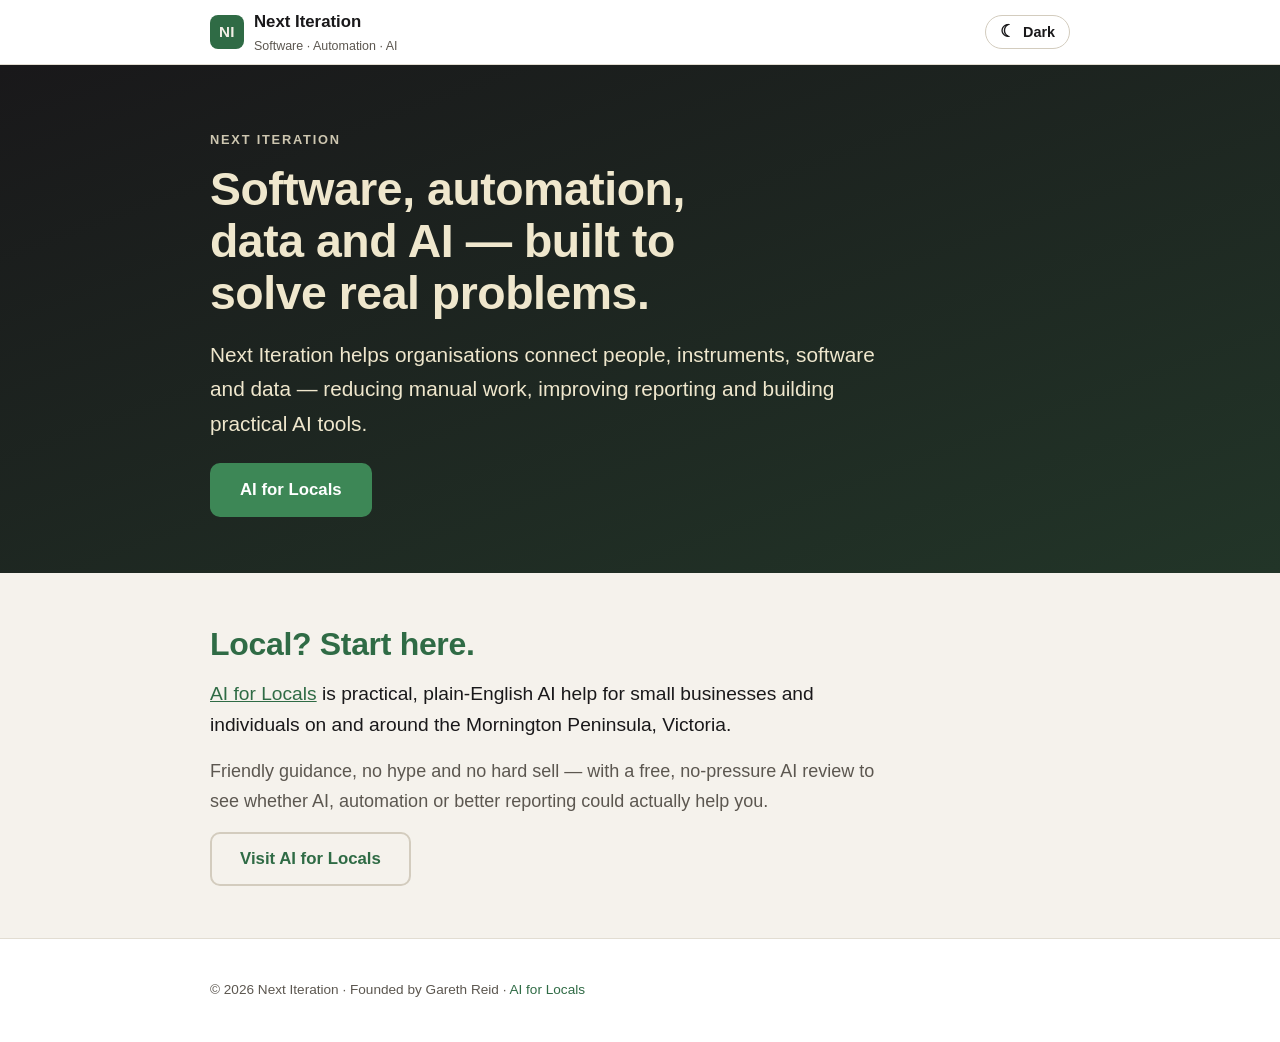
==== index.html @ d34dd405 "Add "AI for Locals" landing page and site scaffold Build the Next Iteration "AI for Locals" static s" ====
<!DOCTYPE html>
<html lang="en-AU">
<head>
  <meta charset="utf-8">
  <meta name="viewport" content="width=device-width, initial-scale=1">
  <title>Next Iteration — Software, Automation &amp; AI</title>
  <meta name="description" content="Next Iteration builds software, automation, data and AI solutions. Local? See AI for Locals — practical, plain-English AI help for Mornington Peninsula businesses and individuals.">
  <link rel="canonical" href="https://next-iteration.com/">
  <meta name="robots" content="index, follow, max-image-preview:large">
  <meta name="theme-color" content="#19181a">

  <meta property="og:title" content="Next Iteration — Software, Automation & AI">
  <meta property="og:description" content="Software, automation, data and AI solutions. Plus AI for Locals: practical AI help for Mornington Peninsula businesses and individuals.">
  <meta property="og:type" content="website">
  <meta property="og:url" content="https://next-iteration.com/">
  <meta property="og:image" content="https://next-iteration.com/assets/og-ai-for-locals.png">
  <meta name="twitter:card" content="summary_large_image">

  <link rel="icon" href="/favicon.svg" type="image/svg+xml">
  <link rel="icon" href="/favicon.ico" sizes="any">
  <link rel="manifest" href="/site.webmanifest">
  <script>
    (function () {
      try {
        var s = localStorage.getItem("ni-theme");
        if (s === "dark" || s === "light") document.documentElement.setAttribute("data-theme", s);
      } catch (e) {}
    })();
  </script>
  <link rel="stylesheet" href="/assets/styles.css">

  <script type="application/ld+json">
  {
    "@context": "https://schema.org",
    "@type": "Organization",
    "name": "Next Iteration",
    "url": "https://next-iteration.com/",
    "founder": { "@type": "Person", "name": "Gareth Reid" },
    "description": "Software, automation, data and AI solutions, including practical AI help for local businesses and individuals on the Mornington Peninsula.",
    "areaServed": "Australia"
  }
  </script>

  <script src="/assets/main.js" defer></script>
</head>
<body>
  <a class="skip-link" href="#main">Skip to main content</a>

  <header class="site-header">
    <div class="wrap">
      <a class="brand" href="/">
        <span class="mark" aria-hidden="true">NI</span>
        <span>Next Iteration<small>Software · Automation · AI</small></span>
      </a>
      <button id="theme-toggle" class="theme-toggle" type="button" aria-pressed="false" aria-label="Switch to dark theme">
        <span class="icon" aria-hidden="true">☾</span><span class="label">Dark</span>
      </button>
    </div>
  </header>

  <header class="hero">
    <div class="wrap">
      <p class="eyebrow">Next Iteration</p>
      <h1>Software, automation, data and AI — built to solve real problems.</h1>
      <p class="sub">Next Iteration helps organisations connect people, instruments, software and data — reducing manual work, improving reporting and building practical AI tools.</p>
      <div class="hero-actions">
        <a class="btn" href="/ai-for-locals/" title="AI for Locals: practical AI help for Mornington Peninsula businesses and individuals">AI for Locals</a>
      </div>
    </div>
  </header>

  <main id="main">
    <section aria-labelledby="local-h">
      <div class="wrap">
        <div class="section-head">
          <h2 id="local-h">Local? Start here.</h2>
          <p class="lead">
            <a href="/ai-for-locals/" title="AI for Locals: practical AI help for Mornington Peninsula businesses and individuals">AI for Locals</a>
            is practical, plain-English AI help for small businesses and individuals on and around the Mornington Peninsula, Victoria.
          </p>
        </div>
        <p class="muted">Friendly guidance, no hype and no hard sell — with a free, no-pressure AI review to see whether AI, automation or better reporting could actually help you.</p>
        <div class="hero-actions" style="margin-top:8px">
          <a class="btn on-light ghost" href="/ai-for-locals/">Visit AI for Locals</a>
        </div>
      </div>
    </section>
  </main>

  <footer class="site-footer">
    <div class="wrap">
      <div class="fine" style="border-top:0;padding-top:0">
        <p style="margin:0">© <span id="year">2026</span> Next Iteration · Founded by Gareth Reid · <a href="/ai-for-locals/">AI for Locals</a></p>
      </div>
    </div>
  </footer>

  <script>document.getElementById("year").textContent = new Date().getFullYear();</script>
</body>
</html>
---- assets/styles.css ----
/* ==========================================================================
   Next Iteration — AI for Locals
   Theme C "Earthy Confident": light default + automatic dark mode + toggle
   ========================================================================== */

:root {
  /* Light theme (default) */
  --bg: #f5f2ec;
  --surface: #ffffff;
  --surface-soft: #efe7cd;      /* soft gold highlight */
  --text: #19181a;
  --text-muted: #5c5750;
  --heading: #2f6b45;           /* dark green */
  --link: #2f6b45;
  --link-hover: #23512f;
  --line: #e2ddd2;
  --line-strong: #d3ccbe;

  --cta-bg: #3d8756;            /* green, AA on white for large text */
  --cta-bg-hover: #336f47;
  --cta-text: #ffffff;

  --hero-bg: linear-gradient(160deg, #19181a 0%, #223528 100%);
  --hero-text: #efe7cd;
  --hero-muted: #cdc6b0;

  --chip-bg: #efe7cd;
  --chip-text: #46401f;
  --chip-bg-hover: #e4d7a8;

  --band-bg: #2f6b45;
  --band-text: #f2efe6;
  --band-muted: #cfe0d3;

  --icon-bg: #efe7cd;
  --icon-fg: #2f6b45;

  --accent-plum: #A16E83;

  --focus: #3d8756;
  --shadow: 0 1px 2px rgba(25, 24, 26, 0.05), 0 6px 20px rgba(25, 24, 26, 0.06);
  --radius: 12px;
  --radius-sm: 8px;
  --maxw: 900px;
  --font: -apple-system, BlinkMacSystemFont, "Segoe UI", Roboto, Helvetica, Arial, "Apple Color Emoji", sans-serif;
}

/* Automatic dark mode — applies unless the user explicitly chose light */
@media (prefers-color-scheme: dark) {
  :root:not([data-theme="light"]) {
    --bg: #121114;
    --surface: #1e1d21;
    --surface-soft: #26242a;
    --text: #efe9df;
    --text-muted: #b7b1a6;
    --heading: #7fc99a;
    --link: #7fc99a;
    --link-hover: #9fd8b3;
    --line: #2f2d33;
    --line-strong: #3a383f;

    --cta-bg: #479761;
    --cta-bg-hover: #56a870;
    --cta-text: #ffffff;

    --hero-bg: linear-gradient(180deg, #0d0c0e 0%, #1c231b 100%);
    --hero-text: #efe7cd;
    --hero-muted: #b9b299;

    --chip-bg: #3a3620;
    --chip-text: #e4d6a0;
    --chip-bg-hover: #4a4429;

    --band-bg: #1f3a29;
    --band-text: #eef3ea;
    --band-muted: #a9c3b1;

    --icon-bg: #24331d;
    --icon-fg: #7fc99a;

    --accent-plum: #c79cb0;

    --focus: #7fc99a;
    --shadow: 0 1px 2px rgba(0,0,0,0.4), 0 6px 20px rgba(0,0,0,0.35);
  }
}

/* Manual dark mode — wins over the media query */
:root[data-theme="dark"] {
  --bg: #121114;
  --surface: #1e1d21;
  --surface-soft: #26242a;
  --text: #efe9df;
  --text-muted: #b7b1a6;
  --heading: #7fc99a;
  --link: #7fc99a;
  --link-hover: #9fd8b3;
  --line: #2f2d33;
  --line-strong: #3a383f;

  --cta-bg: #479761;
  --cta-bg-hover: #56a870;
  --cta-text: #ffffff;

  --hero-bg: linear-gradient(180deg, #0d0c0e 0%, #1c231b 100%);
  --hero-text: #efe7cd;
  --hero-muted: #b9b299;

  --chip-bg: #3a3620;
  --chip-text: #e4d6a0;
  --chip-bg-hover: #4a4429;

  --band-bg: #1f3a29;
  --band-text: #eef3ea;
  --band-muted: #a9c3b1;

  --icon-bg: #24331d;
  --icon-fg: #7fc99a;

  --accent-plum: #c79cb0;

  --focus: #7fc99a;
  --shadow: 0 1px 2px rgba(0,0,0,0.4), 0 6px 20px rgba(0,0,0,0.35);
}

/* --------------------------------------------------------------------------
   Base
   -------------------------------------------------------------------------- */
*, *::before, *::after { box-sizing: border-box; }

html {
  scroll-behavior: smooth;
  -webkit-text-size-adjust: 100%;
}

@media (prefers-reduced-motion: reduce) {
  html { scroll-behavior: auto; }
}

body {
  margin: 0;
  font-family: var(--font);
  font-size: 1.125rem;      /* 18px base — comfortable for older readers */
  line-height: 1.65;
  color: var(--text);
  background: var(--bg);
  -webkit-font-smoothing: antialiased;
  text-rendering: optimizeLegibility;
}

img { max-width: 100%; height: auto; }

.wrap {
  width: 100%;
  max-width: var(--maxw);
  margin-inline: auto;
  padding-inline: 20px;
}

/* Skip link */
.skip-link {
  position: absolute;
  left: 12px;
  top: -60px;
  z-index: 200;
  background: var(--cta-bg);
  color: var(--cta-text);
  padding: 12px 18px;
  border-radius: var(--radius-sm);
  font-weight: 700;
  text-decoration: none;
  transition: top 0.15s ease;
}
.skip-link:focus { top: 12px; }

/* Focus visibility everywhere */
a:focus-visible,
button:focus-visible,
input:focus-visible,
select:focus-visible,
textarea:focus-visible,
.chip:focus-visible {
  outline: 3px solid var(--focus);
  outline-offset: 2px;
  border-radius: 4px;
}

/* Anchor offset so sticky nav never hides headings */
:target { scroll-margin-top: 96px; }
main section { scroll-margin-top: 96px; }

/* --------------------------------------------------------------------------
   Header
   -------------------------------------------------------------------------- */
.site-header {
  background: var(--surface);
  border-bottom: 1px solid var(--line);
}
.site-header .wrap {
  display: flex;
  align-items: center;
  justify-content: space-between;
  gap: 12px;
  min-height: 64px;
}
.brand {
  display: inline-flex;
  align-items: center;
  gap: 10px;
  text-decoration: none;
  color: var(--text);
  font-weight: 700;
  font-size: 1.05rem;
}
.brand .mark {
  width: 34px; height: 34px;
  border-radius: 8px;
  background: var(--band-bg);
  color: var(--band-text);
  display: inline-flex; align-items: center; justify-content: center;
  font-weight: 800; font-size: 0.95rem; letter-spacing: 0.02em;
  flex: none;
}
.brand small { display: block; font-weight: 500; color: var(--text-muted); font-size: 0.78rem; }

.theme-toggle {
  border: 1px solid var(--line-strong);
  background: transparent;
  color: var(--text);
  border-radius: 999px;
  padding: 8px 14px;
  font-size: 0.9rem;
  font-weight: 600;
  cursor: pointer;
  display: inline-flex;
  align-items: center;
  gap: 8px;
  line-height: 1;
}
.theme-toggle:hover { background: var(--surface-soft); }
.theme-toggle .icon { font-size: 1.05rem; }

/* --------------------------------------------------------------------------
   Hero
   -------------------------------------------------------------------------- */
.hero {
  background: var(--hero-bg);
  color: var(--hero-text);
  padding: 64px 0 56px;
}
.hero .eyebrow {
  text-transform: uppercase;
  letter-spacing: 0.14em;
  font-size: 0.8rem;
  font-weight: 700;
  color: var(--hero-muted);
  margin: 0 0 14px;
}
.hero h1 {
  font-size: clamp(2rem, 5vw, 2.9rem);
  line-height: 1.12;
  margin: 0 0 18px;
  font-weight: 800;
  letter-spacing: -0.01em;
  max-width: 20ch;
}
.hero .sub {
  font-size: clamp(1.1rem, 2.4vw, 1.3rem);
  margin: 0 0 22px;
  max-width: 60ch;
  color: var(--hero-text);
}
.hero .lede {
  color: var(--hero-muted);
  max-width: 62ch;
  margin: 0 0 30px;
}
.hero .lede p { margin: 0 0 14px; }
.hero .lede strong { color: var(--hero-text); }

.hero-actions { display: flex; flex-wrap: wrap; gap: 14px; align-items: center; }

/* --------------------------------------------------------------------------
   Buttons
   -------------------------------------------------------------------------- */
.btn {
  display: inline-flex;
  align-items: center;
  justify-content: center;
  gap: 8px;
  background: var(--cta-bg);
  color: var(--cta-text);
  padding: 15px 28px;
  border-radius: 10px;
  text-decoration: none;
  font-weight: 700;
  font-size: 1.05rem;
  border: 2px solid transparent;
  cursor: pointer;
  line-height: 1.2;
  min-height: 52px;           /* large tap target */
  transition: background-color 0.15s ease;
}
.btn:hover { background: var(--cta-bg-hover); }
.btn.ghost {
  background: transparent;
  color: var(--hero-text);
  border-color: var(--hero-text);
}
.btn.ghost:hover { background: rgba(255,255,255,0.08); }
.btn.on-light.ghost {
  color: var(--heading);
  border-color: var(--line-strong);
}
.btn.on-light.ghost:hover { background: var(--surface-soft); }

/* --------------------------------------------------------------------------
   Quick links
   -------------------------------------------------------------------------- */
.quick-links {
  position: sticky;
  top: 0;
  z-index: 100;
  background: var(--surface);
  border-bottom: 1px solid var(--line);
}
.quick-links .wrap {
  display: flex;
  flex-wrap: wrap;
  gap: 10px;
  padding-block: 12px;
  overflow-x: auto;
}
.chip {
  display: inline-flex;
  align-items: center;
  background: var(--chip-bg);
  color: var(--chip-text);
  text-decoration: none;
  padding: 9px 16px;
  border-radius: 999px;
  font-size: 0.95rem;
  font-weight: 600;
  white-space: nowrap;
  min-height: 40px;
}
.chip:hover { background: var(--chip-bg-hover); }

/* --------------------------------------------------------------------------
   Sections
   -------------------------------------------------------------------------- */
main section { padding: 52px 0; border-bottom: 1px solid var(--line); }
main section.alt { background: var(--surface); }

.section-head { max-width: 62ch; }
h2 {
  font-size: clamp(1.6rem, 3.4vw, 2rem);
  line-height: 1.2;
  color: var(--heading);
  margin: 0 0 14px;
  font-weight: 800;
  letter-spacing: -0.01em;
}
h3 {
  font-size: 1.25rem;
  color: var(--text);
  margin: 26px 0 8px;
  font-weight: 700;
}
p { margin: 0 0 16px; max-width: 68ch; }
.lead { font-size: 1.2rem; color: var(--text); max-width: 64ch; }
.muted { color: var(--text-muted); }

.highlight {
  background: var(--surface-soft);
  border-left: 5px solid var(--cta-bg);
  padding: 18px 22px;
  border-radius: 0 var(--radius-sm) var(--radius-sm) 0;
  font-weight: 600;
  font-size: 1.15rem;
  margin: 24px 0 0;
  max-width: 64ch;
}

/* --------------------------------------------------------------------------
   Service cards
   -------------------------------------------------------------------------- */
.cards {
  display: grid;
  grid-template-columns: repeat(auto-fit, minmax(min(100%, 320px), 1fr));
  gap: 18px;
  margin-top: 28px;
}
.card {
  background: var(--surface);
  border: 1px solid var(--line);
  border-radius: var(--radius);
  padding: 24px;
}
.card .ico {
  width: 46px; height: 46px;
  border-radius: 10px;
  background: var(--icon-bg);
  color: var(--icon-fg);
  display: inline-flex; align-items: center; justify-content: center;
  margin-bottom: 14px;
  font-size: 1.35rem;
}
.card h3 { margin: 0 0 8px; font-size: 1.2rem; color: var(--heading); }
.card p { margin: 0; font-size: 1rem; color: var(--text-muted); max-width: none; }

/* Sub-topic grid (business help) */
.subgrid {
  display: grid;
  grid-template-columns: repeat(auto-fit, minmax(min(100%, 280px), 1fr));
  gap: 22px 32px;
  margin-top: 26px;
}
.subgrid h3 { margin-top: 0; }
.subgrid p { margin-bottom: 0; }

/* FAQ */
.faq { margin-top: 30px; display: grid; gap: 22px; }
.faq .qa { border-top: 1px solid var(--line); padding-top: 18px; max-width: 74ch; }
.faq .qa:first-child { border-top: 0; padding-top: 0; }
.faq .q { font-size: 1.15rem; font-weight: 700; color: var(--text); margin: 0 0 6px; }
.faq .a { margin: 0; color: var(--text-muted); }

/* --------------------------------------------------------------------------
   CTA band
   -------------------------------------------------------------------------- */
.cta-band {
  background: var(--band-bg);
  color: var(--band-text);
  text-align: center;
  border-bottom: 0;
}
.cta-band h2 { color: var(--band-text); }
.cta-band p { color: var(--band-muted); margin-inline: auto; }
.cta-band .btn { margin-top: 8px; }

/* --------------------------------------------------------------------------
   Contact form
   -------------------------------------------------------------------------- */
.contact-grid {
  display: grid;
  grid-template-columns: 1.2fr 0.9fr;
  gap: 36px;
  margin-top: 26px;
  align-items: start;
}
form.contact { display: grid; gap: 16px; }
.field { display: grid; gap: 6px; }
.field label { font-weight: 600; font-size: 1rem; }
.field .req { color: var(--cta-bg); }
.field .hint { font-size: 0.85rem; color: var(--text-muted); font-weight: 400; }
input, select, textarea {
  font: inherit;
  font-size: 1rem;
  color: var(--text);
  background: var(--surface);
  border: 1px solid var(--line-strong);
  border-radius: var(--radius-sm);
  padding: 12px 14px;
  width: 100%;
  min-height: 48px;
}
textarea { min-height: 130px; resize: vertical; }
input::placeholder, textarea::placeholder { color: var(--text-muted); opacity: 0.8; }

.privacy-note {
  background: var(--surface-soft);
  border-radius: var(--radius-sm);
  padding: 14px 16px;
  font-size: 0.92rem;
  color: var(--chip-text);
  margin: 0;
  max-width: none;
}
.form-status {
  margin: 4px 0 0;
  padding: 14px 16px;
  border-radius: var(--radius-sm);
  font-weight: 600;
  display: none;
}
.form-status.show { display: block; }
.form-status.ok { background: var(--surface-soft); color: var(--chip-text); border-left: 5px solid var(--cta-bg); }

.contact-aside .card { height: 100%; }
.contact-aside a { color: var(--link); font-weight: 600; }
.contact-aside a:hover { color: var(--link-hover); }
.contact-aside ul { padding-left: 20px; margin: 0 0 8px; }
.contact-aside li { margin-bottom: 6px; }

/* --------------------------------------------------------------------------
   Footer
   -------------------------------------------------------------------------- */
.site-footer {
  background: var(--surface);
  padding: 40px 0;
  font-size: 0.95rem;
  color: var(--text-muted);
}
.site-footer .cols {
  display: grid;
  grid-template-columns: repeat(auto-fit, minmax(min(100%, 220px), 1fr));
  gap: 24px;
  margin-bottom: 24px;
}
.site-footer h2 { font-size: 1.05rem; color: var(--text); margin: 0 0 10px; }
.site-footer a { color: var(--link); text-decoration: none; }
.site-footer a:hover { text-decoration: underline; }
.site-footer ul { list-style: none; padding: 0; margin: 0; }
.site-footer li { margin-bottom: 6px; }
.site-footer .fine {
  border-top: 1px solid var(--line);
  padding-top: 18px;
  font-size: 0.85rem;
}

/* General links inside prose */
main a { color: var(--link); }
main a:hover { color: var(--link-hover); }

/* --------------------------------------------------------------------------
   Responsive
   -------------------------------------------------------------------------- */
@media (max-width: 720px) {
  .contact-grid { grid-template-columns: 1fr; }
  .hero { padding: 48px 0 40px; }
  .hero-actions .btn { width: 100%; }
  .brand small { display: none; }
}

/* Visually hidden but available to screen readers */
.sr-only {
  position: absolute; width: 1px; height: 1px;
  padding: 0; margin: -1px; overflow: hidden;
  clip: rect(0,0,0,0); white-space: nowrap; border: 0;
}
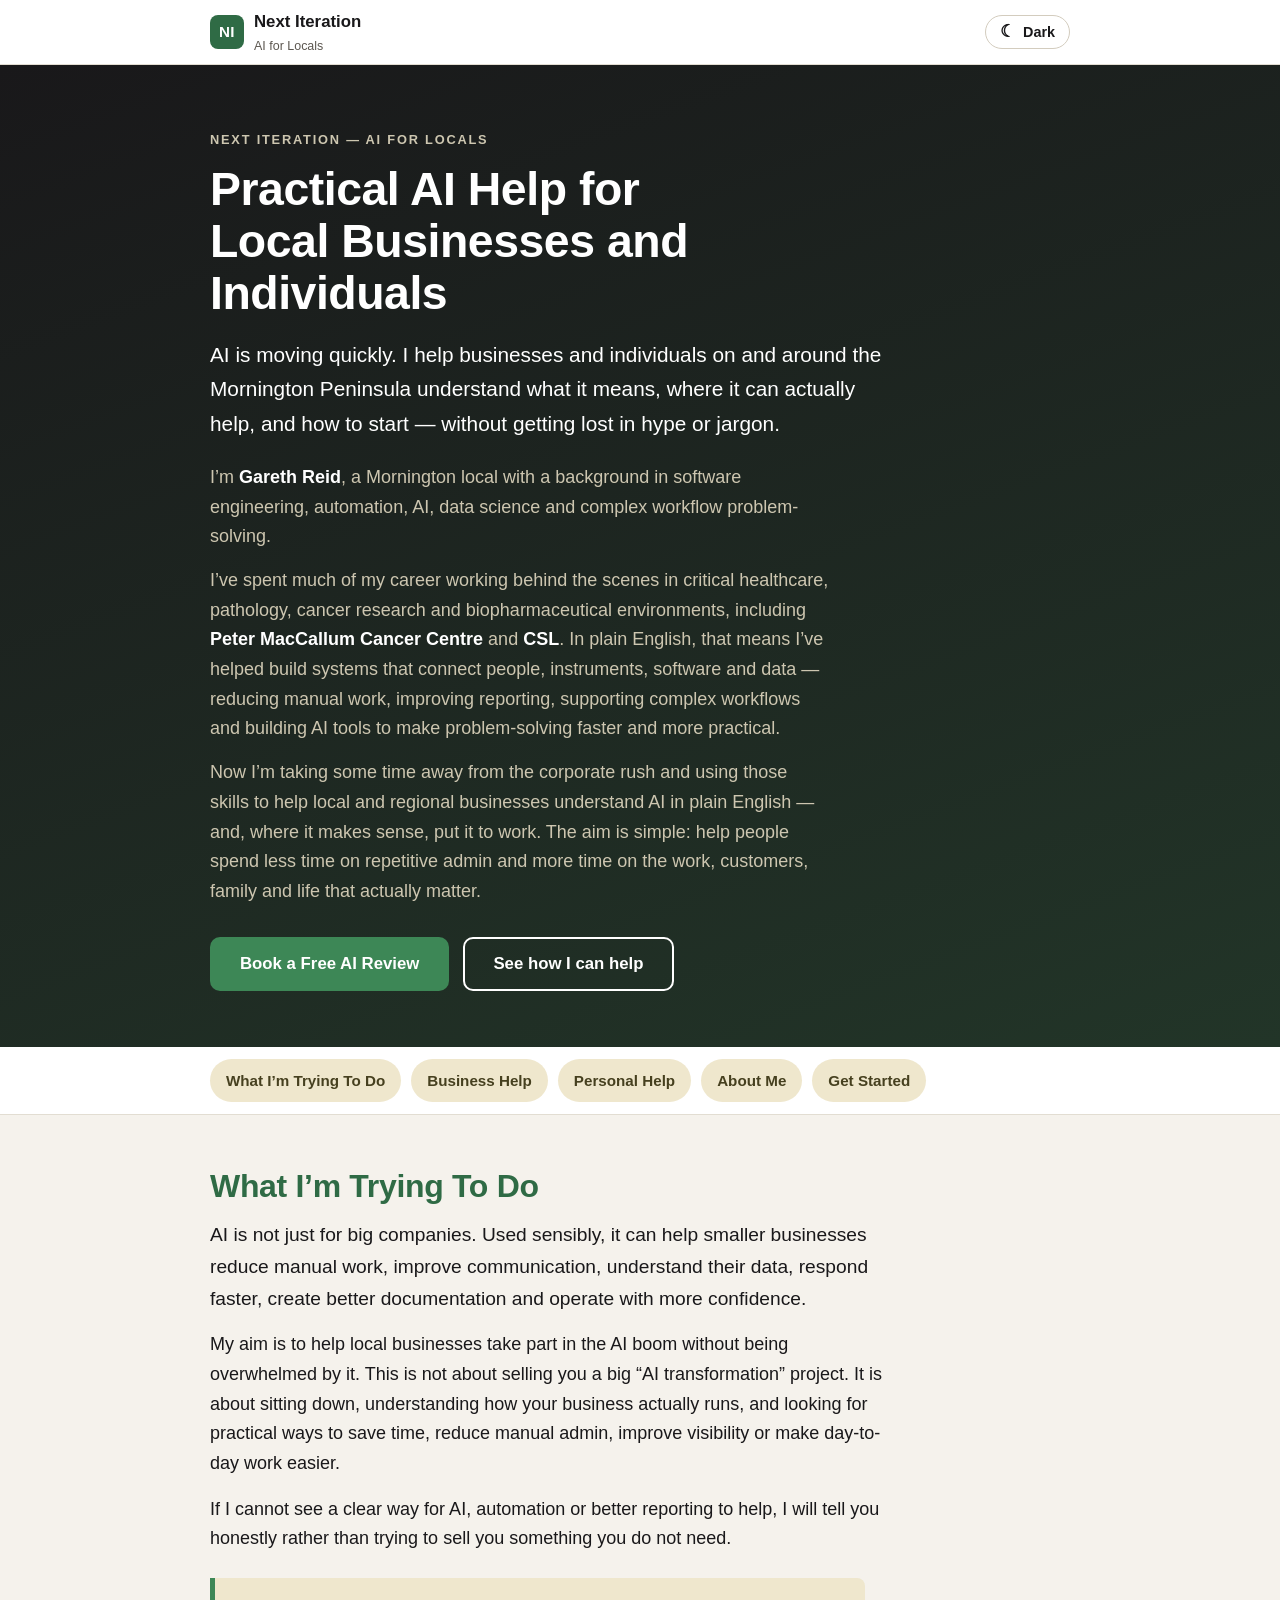
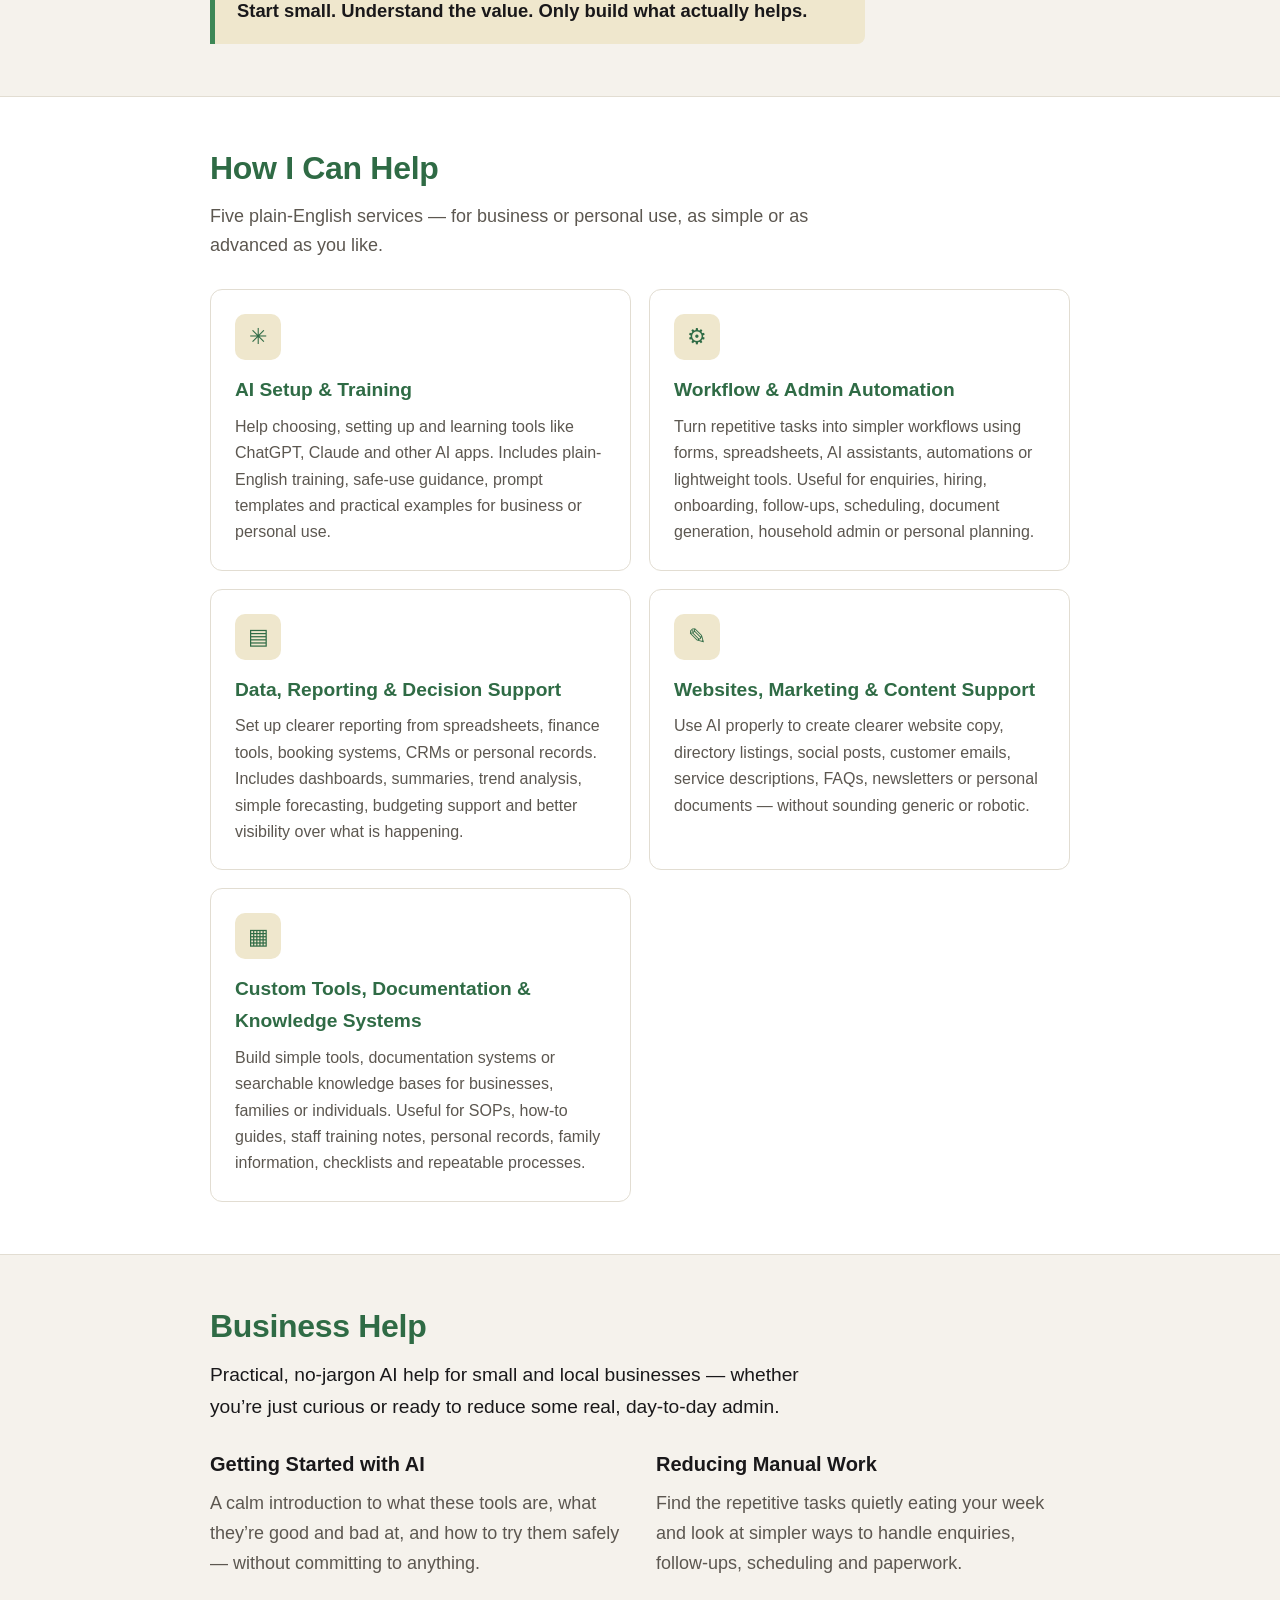
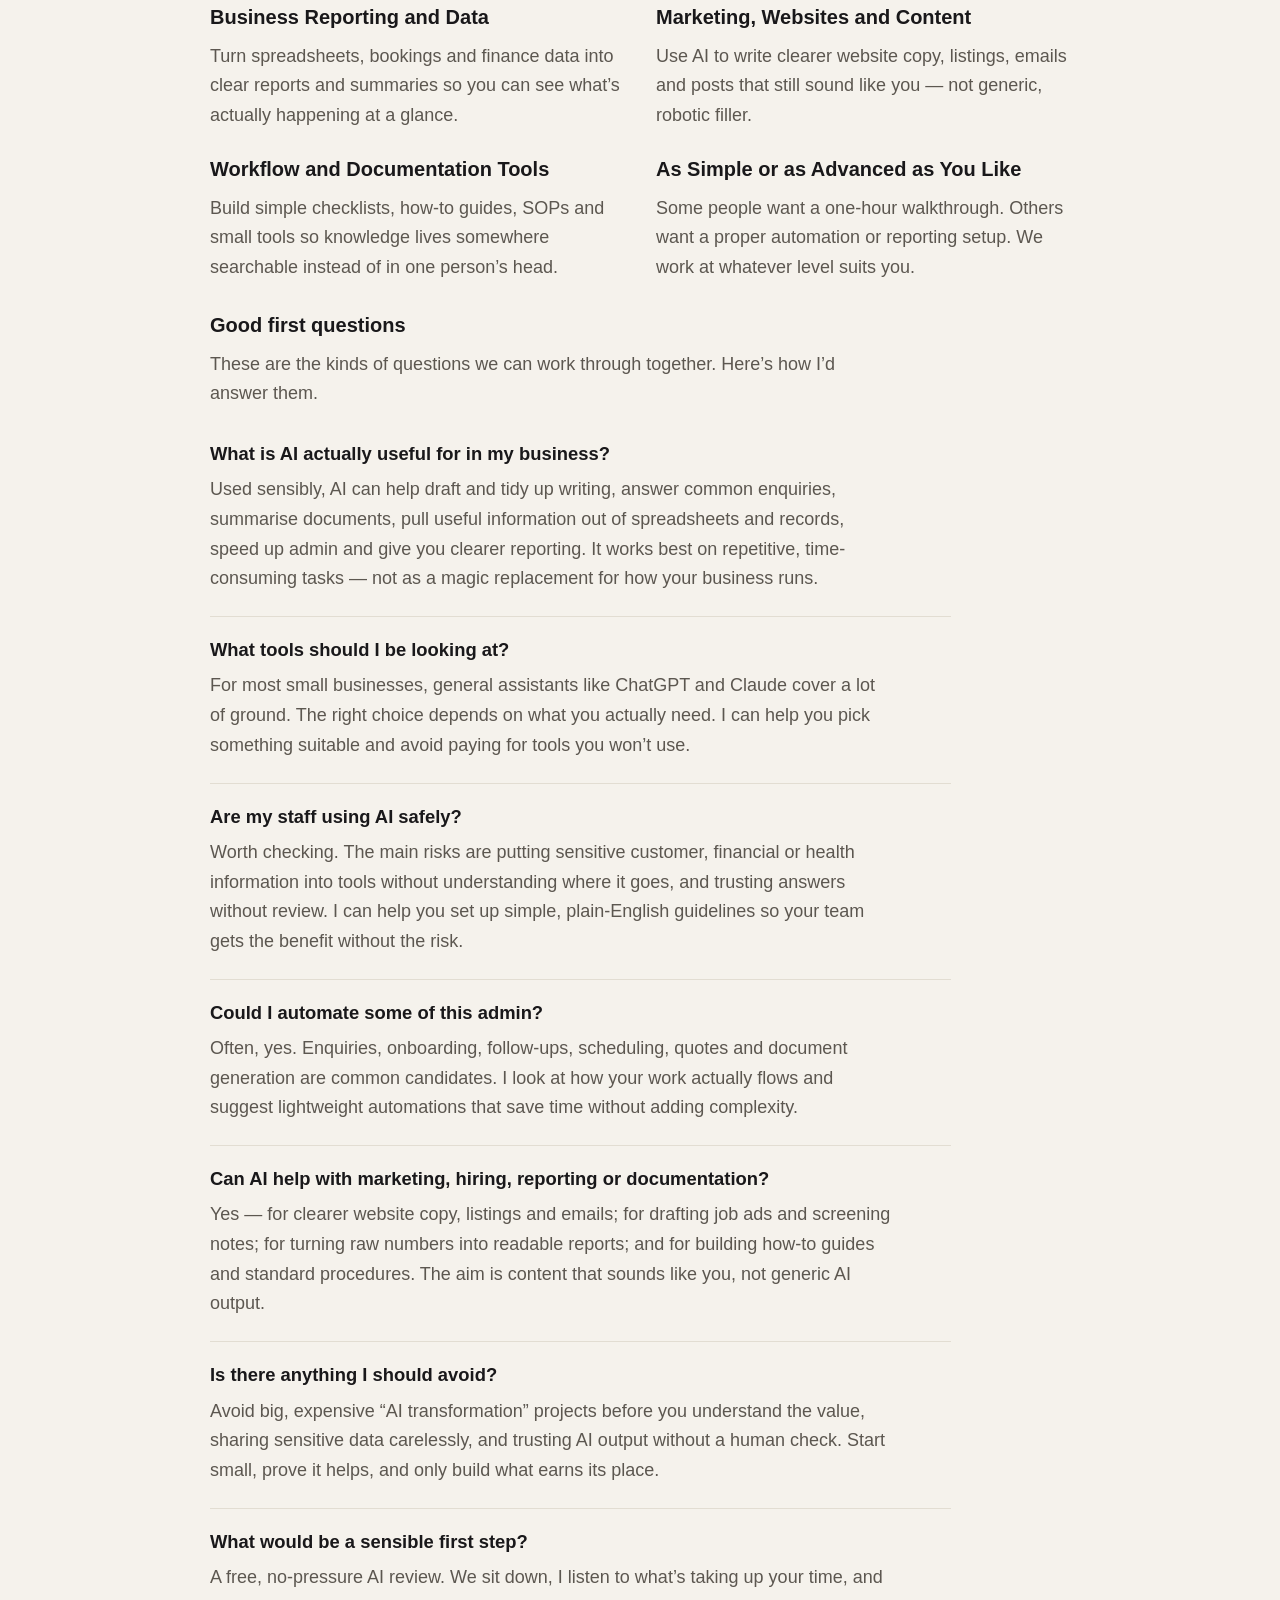
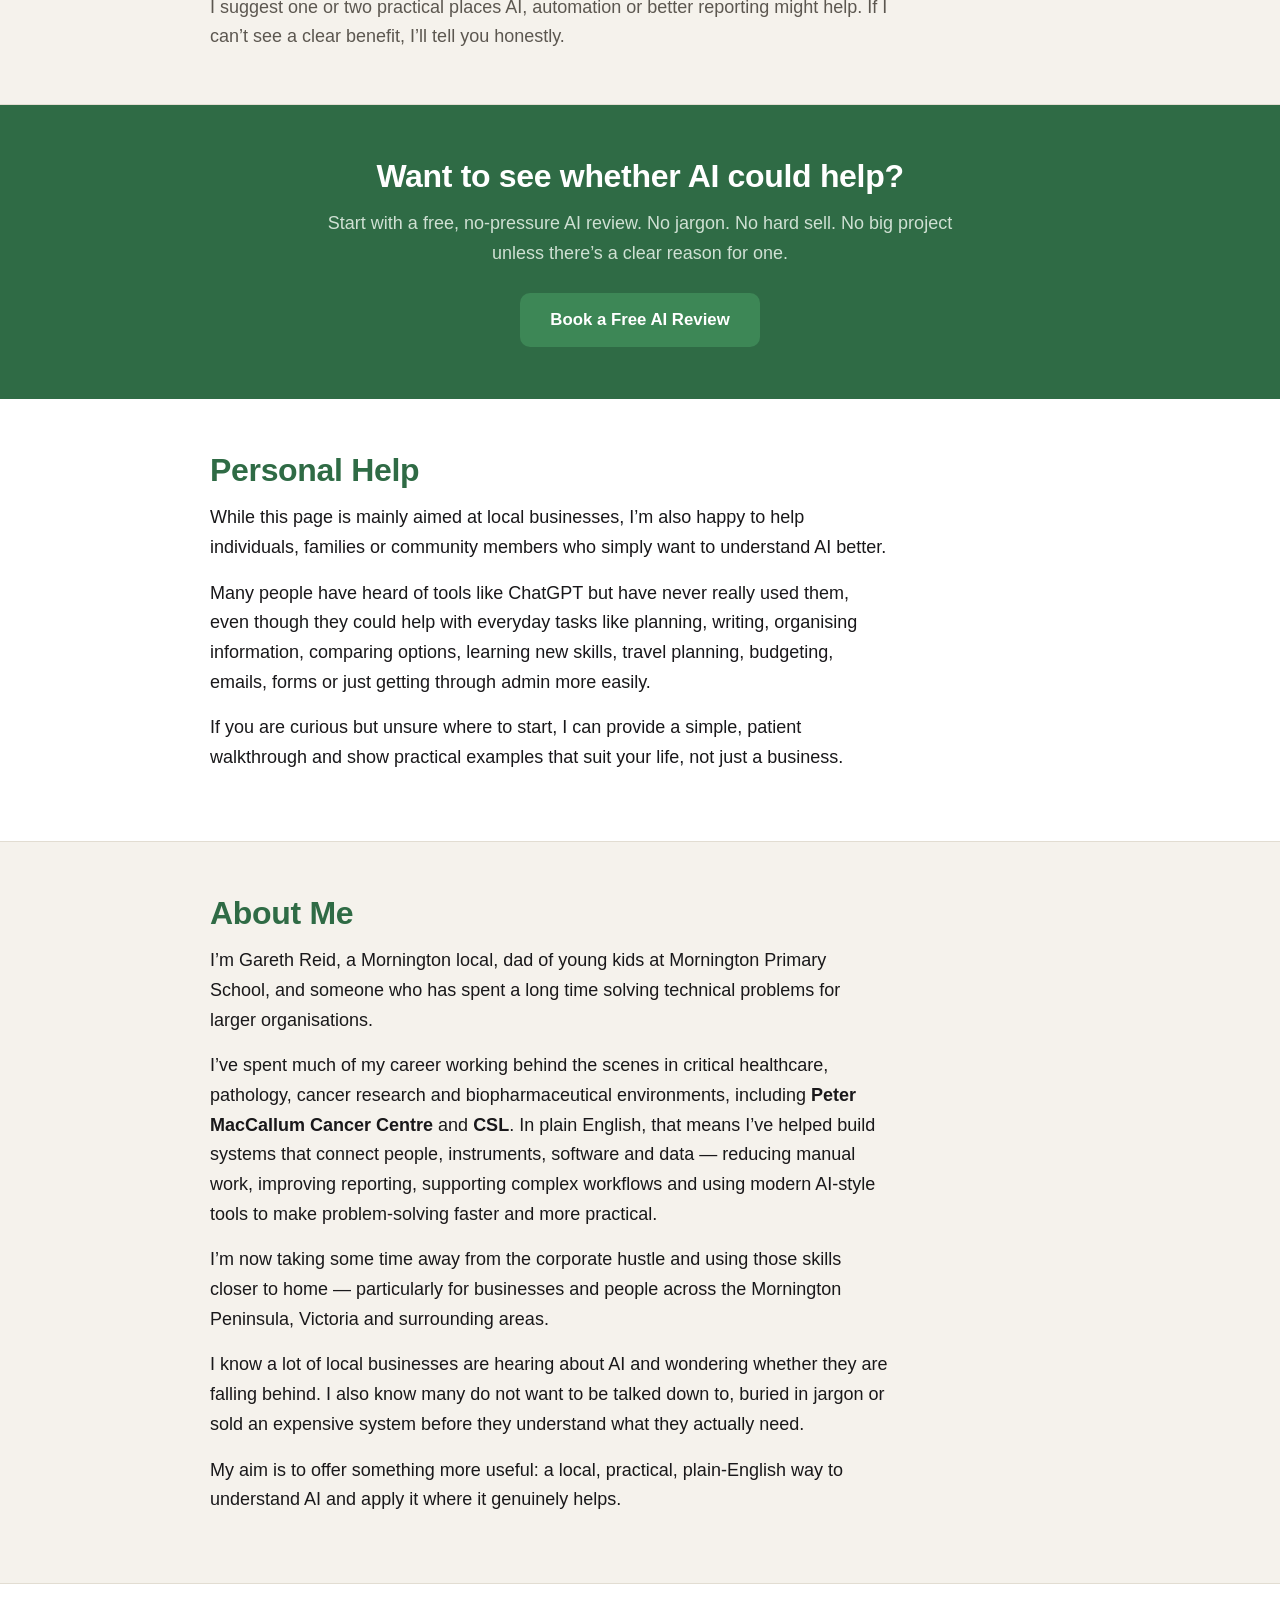
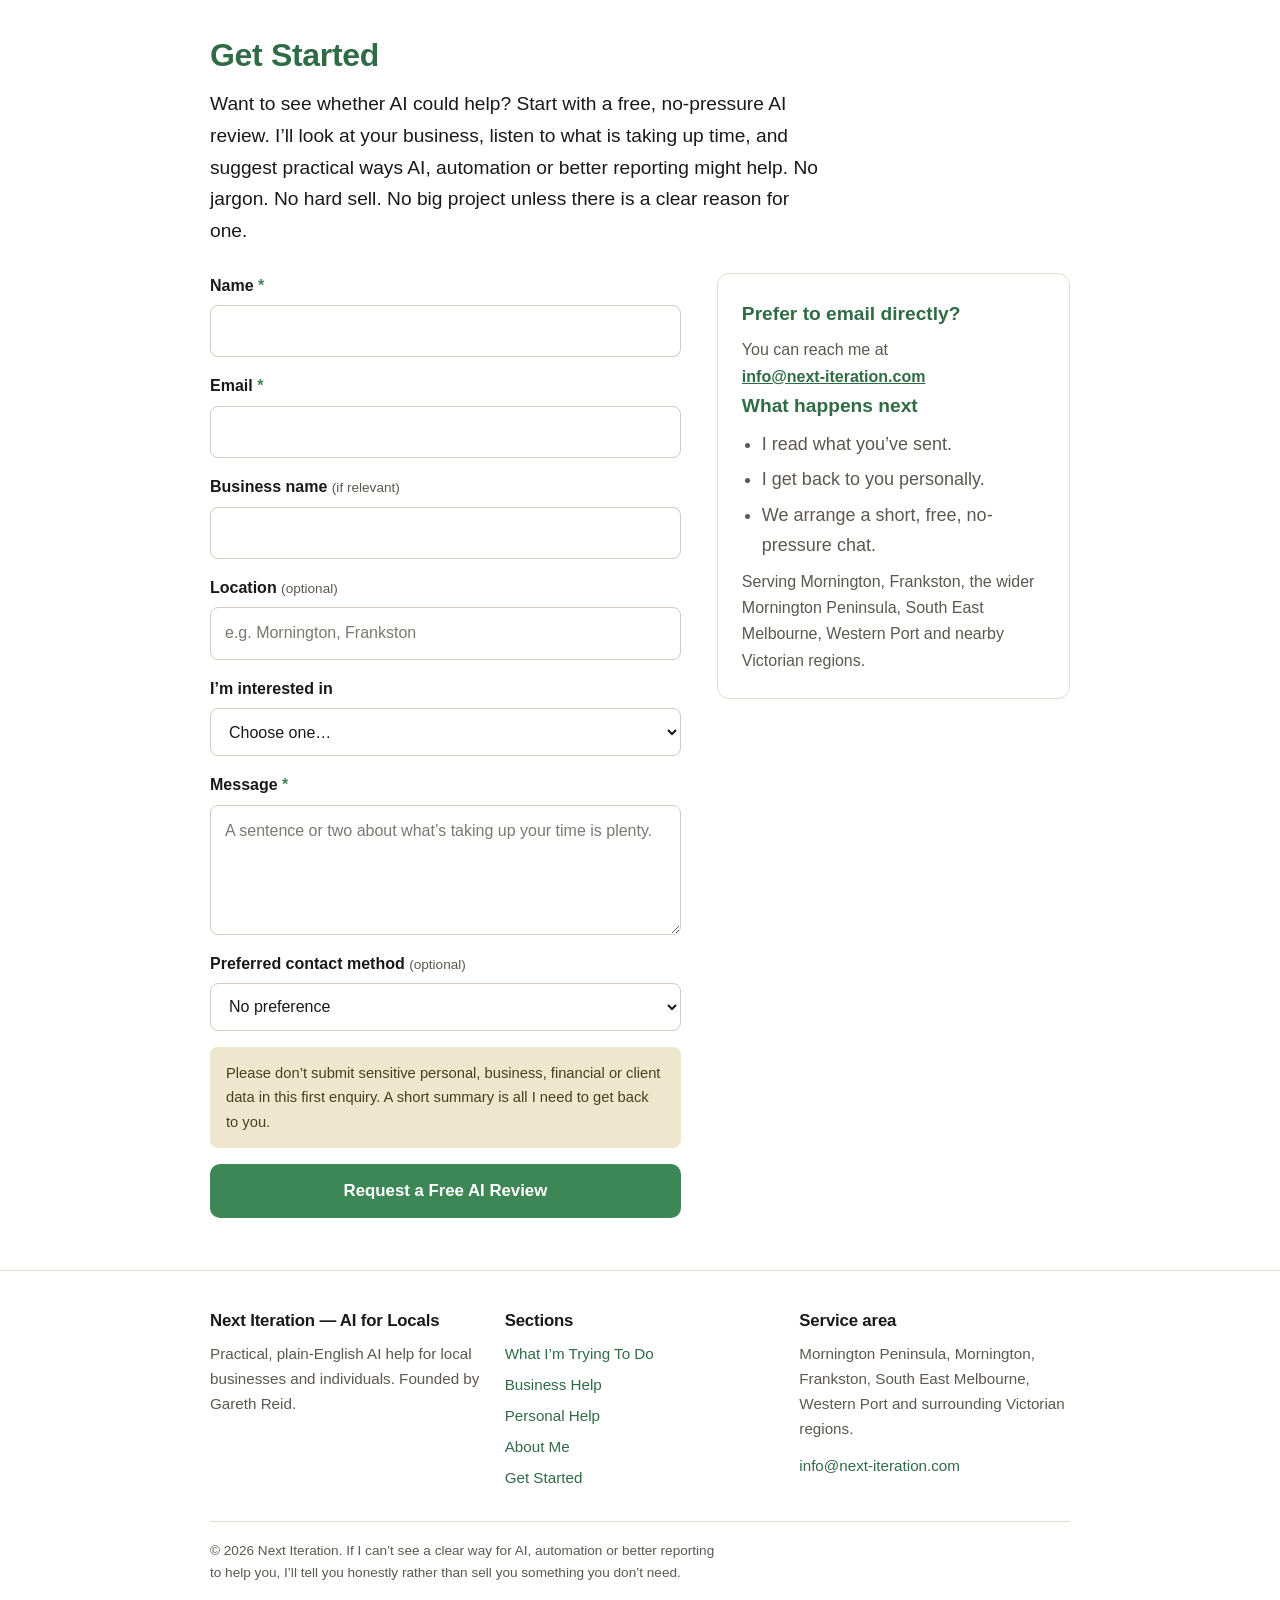
==== commit cd0095a5: "Move AI for Locals page to site root The AI for Locals page is now the whole site, so serve it at th" ====
--- a/index.html
+++ b/index.html
@@ -3,22 +3,38 @@
 <head>
   <meta charset="utf-8">
   <meta name="viewport" content="width=device-width, initial-scale=1">
-  <title>Next Iteration — Software, Automation &amp; AI</title>
-  <meta name="description" content="Next Iteration builds software, automation, data and AI solutions. Local? See AI for Locals — practical, plain-English AI help for Mornington Peninsula businesses and individuals.">
+
+  <title>AI for Locals | Practical AI Help on the Mornington Peninsula</title>
+  <meta name="description" content="Friendly, plain-English AI guidance and support for local small businesses and individuals on and around the Mornington Peninsula. Free, no-pressure AI review available.">
   <link rel="canonical" href="https://next-iteration.com/">
   <meta name="robots" content="index, follow, max-image-preview:large">
+  <meta name="author" content="Gareth Reid">
   <meta name="theme-color" content="#19181a">
-
-  <meta property="og:title" content="Next Iteration — Software, Automation & AI">
-  <meta property="og:description" content="Software, automation, data and AI solutions. Plus AI for Locals: practical AI help for Mornington Peninsula businesses and individuals.">
+  <meta name="geo.region" content="AU-VIC">
+  <meta name="geo.placename" content="Mornington Peninsula, Victoria">
+
+  <!-- Open Graph / social -->
+  <meta property="og:title" content="AI for Locals | Practical AI Help on the Mornington Peninsula">
+  <meta property="og:description" content="Friendly, plain-English AI guidance and support for local small businesses and individuals on and around the Mornington Peninsula.">
   <meta property="og:type" content="website">
   <meta property="og:url" content="https://next-iteration.com/">
   <meta property="og:image" content="https://next-iteration.com/assets/og-ai-for-locals.png">
+  <meta property="og:image:width" content="1200">
+  <meta property="og:image:height" content="630">
+  <meta property="og:image:alt" content="AI for Locals — practical AI help for Mornington Peninsula businesses and individuals">
+  <meta property="og:locale" content="en_AU">
+  <meta property="og:site_name" content="Next Iteration">
   <meta name="twitter:card" content="summary_large_image">
+  <meta name="twitter:title" content="AI for Locals | Practical AI Help on the Mornington Peninsula">
+  <meta name="twitter:description" content="Friendly, plain-English AI guidance and support for local small businesses and individuals on and around the Mornington Peninsula.">
+  <meta name="twitter:image" content="https://next-iteration.com/assets/og-ai-for-locals.png">
 
   <link rel="icon" href="/favicon.svg" type="image/svg+xml">
   <link rel="icon" href="/favicon.ico" sizes="any">
+  <link rel="apple-touch-icon" href="/assets/apple-touch-icon.png">
   <link rel="manifest" href="/site.webmanifest">
+
+  <!-- Set theme before paint to avoid a flash of the wrong mode -->
   <script>
     (function () {
       try {
@@ -29,15 +45,111 @@
   </script>
   <link rel="stylesheet" href="/assets/styles.css">
 
+  <!-- Structured data: ProfessionalService -->
   <script type="application/ld+json">
   {
     "@context": "https://schema.org",
-    "@type": "Organization",
-    "name": "Next Iteration",
+    "@type": "ProfessionalService",
+    "@id": "https://next-iteration.com/#service",
+    "name": "Next Iteration — AI for Locals",
     "url": "https://next-iteration.com/",
+    "description": "Friendly, plain-English AI guidance and support for local small businesses and individuals on and around the Mornington Peninsula.",
+    "areaServed": [
+      { "@type": "Place", "name": "Mornington Peninsula, Victoria" },
+      { "@type": "Place", "name": "Mornington, Victoria" },
+      { "@type": "Place", "name": "Frankston, Victoria" },
+      { "@type": "Place", "name": "South East Melbourne, Victoria" },
+      { "@type": "Place", "name": "Western Port, Victoria" }
+    ],
     "founder": { "@type": "Person", "name": "Gareth Reid" },
-    "description": "Software, automation, data and AI solutions, including practical AI help for local businesses and individuals on the Mornington Peninsula.",
-    "areaServed": "Australia"
+    "priceRange": "Free initial review",
+    "serviceType": [
+      "AI guidance",
+      "AI training",
+      "Small business automation",
+      "Workflow automation",
+      "Business reporting",
+      "ChatGPT support",
+      "AI support for individuals"
+    ],
+    "makesOffer": [
+      { "@type": "Offer", "itemOffered": { "@type": "Service", "name": "AI Setup & Training" } },
+      { "@type": "Offer", "itemOffered": { "@type": "Service", "name": "Workflow & Admin Automation" } },
+      { "@type": "Offer", "itemOffered": { "@type": "Service", "name": "Data, Reporting & Decision Support" } },
+      { "@type": "Offer", "itemOffered": { "@type": "Service", "name": "Websites, Marketing & Content Support" } },
+      { "@type": "Offer", "itemOffered": { "@type": "Service", "name": "Custom Tools, Documentation & Knowledge Systems" } }
+    ]
+  }
+  </script>
+
+  <!-- Structured data: Person (credibility) -->
+  <script type="application/ld+json">
+  {
+    "@context": "https://schema.org",
+    "@type": "Person",
+    "@id": "https://next-iteration.com/#gareth",
+    "name": "Gareth Reid",
+    "jobTitle": "Software, automation & AI consultant",
+    "worksFor": { "@type": "Organization", "name": "Next Iteration" },
+    "knowsAbout": ["Artificial intelligence", "Automation", "Data science", "Software engineering", "Business reporting", "Healthcare technology"],
+    "description": "Mornington local with a background in software engineering, automation, AI and data science, including work at Peter MacCallum Cancer Centre and CSL."
+  }
+  </script>
+
+  <!-- Structured data: FAQ -->
+  <script type="application/ld+json">
+  {
+    "@context": "https://schema.org",
+    "@type": "FAQPage",
+    "mainEntity": [
+      {
+        "@type": "Question",
+        "name": "What is AI actually useful for in a business?",
+        "acceptedAnswer": { "@type": "Answer", "text": "Used sensibly, AI can help draft and tidy up writing, answer common enquiries, summarise documents, pull useful information out of spreadsheets and records, speed up admin and give you clearer reporting. It works best on repetitive, time-consuming tasks — not as a magic replacement for how your business runs." }
+      },
+      {
+        "@type": "Question",
+        "name": "What AI tools should I be looking at?",
+        "acceptedAnswer": { "@type": "Answer", "text": "For most small businesses and individuals, general assistants like ChatGPT and Claude cover a lot of ground. The right choice depends on what you actually need. I can help you pick something suitable and avoid paying for tools you won't use." }
+      },
+      {
+        "@type": "Question",
+        "name": "Are my staff using AI safely?",
+        "acceptedAnswer": { "@type": "Answer", "text": "This is worth checking. The main risks are putting sensitive customer, financial or health information into tools without understanding where it goes, and trusting answers without review. I can help you set up simple, plain-English guidelines so your team gets the benefit without the risk." }
+      },
+      {
+        "@type": "Question",
+        "name": "Could I automate some of this admin?",
+        "acceptedAnswer": { "@type": "Answer", "text": "Often, yes. Enquiries, onboarding, follow-ups, scheduling, quotes and document generation are common candidates. I look at how your work actually flows and suggest lightweight automations that save time without adding complexity." }
+      },
+      {
+        "@type": "Question",
+        "name": "Can AI help with marketing, hiring, reporting or documentation?",
+        "acceptedAnswer": { "@type": "Answer", "text": "Yes — for clearer website copy, listings, social posts and emails; for drafting job ads and screening notes; for turning raw numbers into readable reports; and for building how-to guides and standard procedures. The aim is content that sounds like you, not generic AI output." }
+      },
+      {
+        "@type": "Question",
+        "name": "Is there anything I should avoid?",
+        "acceptedAnswer": { "@type": "Answer", "text": "Avoid big, expensive 'AI transformation' projects before you understand the value, sharing sensitive data carelessly, and trusting AI output without a human check. Start small, prove it helps, and only build what earns its place." }
+      },
+      {
+        "@type": "Question",
+        "name": "What would be a sensible first step?",
+        "acceptedAnswer": { "@type": "Answer", "text": "A free, no-pressure AI review. We sit down, I listen to what's taking up your time, and I suggest one or two practical places AI, automation or better reporting might help. If I can't see a clear benefit, I'll tell you honestly." }
+      }
+    ]
+  }
+  </script>
+
+  <!-- Structured data: WebSite -->
+  <script type="application/ld+json">
+  {
+    "@context": "https://schema.org",
+    "@type": "WebSite",
+    "@id": "https://next-iteration.com/#website",
+    "name": "Next Iteration — AI for Locals",
+    "url": "https://next-iteration.com/",
+    "publisher": { "@id": "https://next-iteration.com/#service" }
   }
   </script>
 
@@ -50,7 +162,7 @@
     <div class="wrap">
       <a class="brand" href="/">
         <span class="mark" aria-hidden="true">NI</span>
-        <span>Next Iteration<small>Software · Automation · AI</small></span>
+        <span>Next Iteration<small>AI for Locals</small></span>
       </a>
       <button id="theme-toggle" class="theme-toggle" type="button" aria-pressed="false" aria-label="Switch to dark theme">
         <span class="icon" aria-hidden="true">☾</span><span class="label">Dark</span>
@@ -58,39 +170,303 @@
     </div>
   </header>
 
-  <header class="hero">
+  <!-- ================= HERO ================= -->
+  <header class="hero" id="top">
     <div class="wrap">
-      <p class="eyebrow">Next Iteration</p>
-      <h1>Software, automation, data and AI — built to solve real problems.</h1>
-      <p class="sub">Next Iteration helps organisations connect people, instruments, software and data — reducing manual work, improving reporting and building practical AI tools.</p>
+      <p class="eyebrow">Next Iteration — AI for Locals</p>
+      <h1>Practical AI Help for Local Businesses and Individuals</h1>
+      <p class="sub">AI is moving quickly. I help businesses and individuals on and around the Mornington Peninsula understand what it means, where it can actually help, and how to start — without getting lost in hype or jargon.</p>
+      <div class="lede">
+        <p>I’m <strong>Gareth Reid</strong>, a Mornington local with a background in software engineering, automation, AI, data science and complex workflow problem-solving.</p>
+        <p>I’ve spent much of my career working behind the scenes in critical healthcare, pathology, cancer research and biopharmaceutical environments, including <strong>Peter MacCallum Cancer Centre</strong> and <strong>CSL</strong>. In plain English, that means I’ve helped build systems that connect people, instruments, software and data — reducing manual work, improving reporting, supporting complex workflows and building AI tools to make problem-solving faster and more practical.</p>
+        <p>Now I’m taking some time away from the corporate rush and using those skills to help local and regional businesses understand AI in plain English — and, where it makes sense, put it to work. The aim is simple: help people spend less time on repetitive admin and more time on the work, customers, family and life that actually matter.</p>
+      </div>
       <div class="hero-actions">
-        <a class="btn" href="/ai-for-locals/" title="AI for Locals: practical AI help for Mornington Peninsula businesses and individuals">AI for Locals</a>
+        <a class="btn" href="#get-started" data-cta="book-review" data-cta-loc="hero">Book a Free AI Review</a>
+        <a class="btn ghost" href="#business-help">See how I can help</a>
       </div>
     </div>
   </header>
 
+  <!-- ================= QUICK LINKS ================= -->
+  <nav class="quick-links" aria-label="AI for Locals page sections">
+    <div class="wrap">
+      <a class="chip" data-quick-link href="#what-im-trying-to-do">What I’m Trying To Do</a>
+      <a class="chip" data-quick-link href="#business-help">Business Help</a>
+      <a class="chip" data-quick-link href="#personal-help">Personal Help</a>
+      <a class="chip" data-quick-link href="#about-me">About Me</a>
+      <a class="chip" data-quick-link href="#get-started">Get Started</a>
+    </div>
+  </nav>
+
   <main id="main">
-    <section aria-labelledby="local-h">
-      <div class="wrap">
-        <div class="section-head">
-          <h2 id="local-h">Local? Start here.</h2>
-          <p class="lead">
-            <a href="/ai-for-locals/" title="AI for Locals: practical AI help for Mornington Peninsula businesses and individuals">AI for Locals</a>
-            is practical, plain-English AI help for small businesses and individuals on and around the Mornington Peninsula, Victoria.
-          </p>
-        </div>
-        <p class="muted">Friendly guidance, no hype and no hard sell — with a free, no-pressure AI review to see whether AI, automation or better reporting could actually help you.</p>
-        <div class="hero-actions" style="margin-top:8px">
-          <a class="btn on-light ghost" href="/ai-for-locals/">Visit AI for Locals</a>
-        </div>
-      </div>
-    </section>
+
+    <!-- ================= WHAT I'M TRYING TO DO ================= -->
+    <section id="what-im-trying-to-do" aria-labelledby="what-h">
+      <div class="wrap">
+        <div class="section-head">
+          <h2 id="what-h">What I’m Trying To Do</h2>
+        </div>
+        <p class="lead">AI is not just for big companies. Used sensibly, it can help smaller businesses reduce manual work, improve communication, understand their data, respond faster, create better documentation and operate with more confidence.</p>
+        <p>My aim is to help local businesses take part in the AI boom without being overwhelmed by it. This is not about selling you a big “AI transformation” project. It is about sitting down, understanding how your business actually runs, and looking for practical ways to save time, reduce manual admin, improve visibility or make day-to-day work easier.</p>
+        <p>If I cannot see a clear way for AI, automation or better reporting to help, I will tell you honestly rather than trying to sell you something you do not need.</p>
+        <p class="highlight">Start small. Understand the value. Only build what actually helps.</p>
+      </div>
+    </section>
+
+    <!-- ================= SERVICES ================= -->
+    <section id="services" class="alt" aria-labelledby="services-h">
+      <div class="wrap">
+        <div class="section-head">
+          <h2 id="services-h">How I Can Help</h2>
+          <p class="muted">Five plain-English services — for business or personal use, as simple or as advanced as you like.</p>
+        </div>
+        <div class="cards">
+          <article class="card">
+            <div class="ico" aria-hidden="true">✳</div>
+            <h3>AI Setup &amp; Training</h3>
+            <p>Help choosing, setting up and learning tools like ChatGPT, Claude and other AI apps. Includes plain-English training, safe-use guidance, prompt templates and practical examples for business or personal use.</p>
+          </article>
+          <article class="card">
+            <div class="ico" aria-hidden="true">⚙</div>
+            <h3>Workflow &amp; Admin Automation</h3>
+            <p>Turn repetitive tasks into simpler workflows using forms, spreadsheets, AI assistants, automations or lightweight tools. Useful for enquiries, hiring, onboarding, follow-ups, scheduling, document generation, household admin or personal planning.</p>
+          </article>
+          <article class="card">
+            <div class="ico" aria-hidden="true">▤</div>
+            <h3>Data, Reporting &amp; Decision Support</h3>
+            <p>Set up clearer reporting from spreadsheets, finance tools, booking systems, CRMs or personal records. Includes dashboards, summaries, trend analysis, simple forecasting, budgeting support and better visibility over what is happening.</p>
+          </article>
+          <article class="card">
+            <div class="ico" aria-hidden="true">✎</div>
+            <h3>Websites, Marketing &amp; Content Support</h3>
+            <p>Use AI properly to create clearer website copy, directory listings, social posts, customer emails, service descriptions, FAQs, newsletters or personal documents — without sounding generic or robotic.</p>
+          </article>
+          <article class="card">
+            <div class="ico" aria-hidden="true">▦</div>
+            <h3>Custom Tools, Documentation &amp; Knowledge Systems</h3>
+            <p>Build simple tools, documentation systems or searchable knowledge bases for businesses, families or individuals. Useful for SOPs, how-to guides, staff training notes, personal records, family information, checklists and repeatable processes.</p>
+          </article>
+        </div>
+      </div>
+    </section>
+
+    <!-- ================= BUSINESS HELP ================= -->
+    <section id="business-help" aria-labelledby="biz-h">
+      <div class="wrap">
+        <div class="section-head">
+          <h2 id="biz-h">Business Help</h2>
+          <p class="lead">Practical, no-jargon AI help for small and local businesses — whether you’re just curious or ready to reduce some real, day-to-day admin.</p>
+        </div>
+
+        <div class="subgrid">
+          <div>
+            <h3>Getting Started with AI</h3>
+            <p class="muted">A calm introduction to what these tools are, what they’re good and bad at, and how to try them safely — without committing to anything.</p>
+          </div>
+          <div>
+            <h3>Reducing Manual Work</h3>
+            <p class="muted">Find the repetitive tasks quietly eating your week and look at simpler ways to handle enquiries, follow-ups, scheduling and paperwork.</p>
+          </div>
+          <div>
+            <h3>Business Reporting and Data</h3>
+            <p class="muted">Turn spreadsheets, bookings and finance data into clear reports and summaries so you can see what’s actually happening at a glance.</p>
+          </div>
+          <div>
+            <h3>Marketing, Websites and Content</h3>
+            <p class="muted">Use AI to write clearer website copy, listings, emails and posts that still sound like you — not generic, robotic filler.</p>
+          </div>
+          <div>
+            <h3>Workflow and Documentation Tools</h3>
+            <p class="muted">Build simple checklists, how-to guides, SOPs and small tools so knowledge lives somewhere searchable instead of in one person’s head.</p>
+          </div>
+          <div>
+            <h3>As Simple or as Advanced as You Like</h3>
+            <p class="muted">Some people want a one-hour walkthrough. Others want a proper automation or reporting setup. We work at whatever level suits you.</p>
+          </div>
+        </div>
+
+        <h3 id="good-questions">Good first questions</h3>
+        <p class="muted">These are the kinds of questions we can work through together. Here’s how I’d answer them.</p>
+        <div class="faq">
+          <div class="qa">
+            <p class="q">What is AI actually useful for in my business?</p>
+            <p class="a">Used sensibly, AI can help draft and tidy up writing, answer common enquiries, summarise documents, pull useful information out of spreadsheets and records, speed up admin and give you clearer reporting. It works best on repetitive, time-consuming tasks — not as a magic replacement for how your business runs.</p>
+          </div>
+          <div class="qa">
+            <p class="q">What tools should I be looking at?</p>
+            <p class="a">For most small businesses, general assistants like ChatGPT and Claude cover a lot of ground. The right choice depends on what you actually need. I can help you pick something suitable and avoid paying for tools you won’t use.</p>
+          </div>
+          <div class="qa">
+            <p class="q">Are my staff using AI safely?</p>
+            <p class="a">Worth checking. The main risks are putting sensitive customer, financial or health information into tools without understanding where it goes, and trusting answers without review. I can help you set up simple, plain-English guidelines so your team gets the benefit without the risk.</p>
+          </div>
+          <div class="qa">
+            <p class="q">Could I automate some of this admin?</p>
+            <p class="a">Often, yes. Enquiries, onboarding, follow-ups, scheduling, quotes and document generation are common candidates. I look at how your work actually flows and suggest lightweight automations that save time without adding complexity.</p>
+          </div>
+          <div class="qa">
+            <p class="q">Can AI help with marketing, hiring, reporting or documentation?</p>
+            <p class="a">Yes — for clearer website copy, listings and emails; for drafting job ads and screening notes; for turning raw numbers into readable reports; and for building how-to guides and standard procedures. The aim is content that sounds like you, not generic AI output.</p>
+          </div>
+          <div class="qa">
+            <p class="q">Is there anything I should avoid?</p>
+            <p class="a">Avoid big, expensive “AI transformation” projects before you understand the value, sharing sensitive data carelessly, and trusting AI output without a human check. Start small, prove it helps, and only build what earns its place.</p>
+          </div>
+          <div class="qa">
+            <p class="q">What would be a sensible first step?</p>
+            <p class="a">A free, no-pressure AI review. We sit down, I listen to what’s taking up your time, and I suggest one or two practical places AI, automation or better reporting might help. If I can’t see a clear benefit, I’ll tell you honestly.</p>
+          </div>
+        </div>
+      </div>
+    </section>
+
+    <!-- ================= CTA BAND (mid) ================= -->
+    <section class="cta-band" aria-label="Book a free AI review">
+      <div class="wrap">
+        <h2>Want to see whether AI could help?</h2>
+        <p>Start with a free, no-pressure AI review. No jargon. No hard sell. No big project unless there’s a clear reason for one.</p>
+        <a class="btn" href="#get-started" data-cta="book-review" data-cta-loc="mid">Book a Free AI Review</a>
+      </div>
+    </section>
+
+    <!-- ================= PERSONAL HELP ================= -->
+    <section id="personal-help" class="alt" aria-labelledby="personal-h">
+      <div class="wrap">
+        <div class="section-head">
+          <h2 id="personal-h">Personal Help</h2>
+        </div>
+        <p>While this page is mainly aimed at local businesses, I’m also happy to help individuals, families or community members who simply want to understand AI better.</p>
+        <p>Many people have heard of tools like ChatGPT but have never really used them, even though they could help with everyday tasks like planning, writing, organising information, comparing options, learning new skills, travel planning, budgeting, emails, forms or just getting through admin more easily.</p>
+        <p>If you are curious but unsure where to start, I can provide a simple, patient walkthrough and show practical examples that suit your life, not just a business.</p>
+      </div>
+    </section>
+
+    <!-- ================= ABOUT ================= -->
+    <section id="about-me" aria-labelledby="about-h">
+      <div class="wrap">
+        <div class="section-head">
+          <h2 id="about-h">About Me</h2>
+        </div>
+        <p>I’m Gareth Reid, a Mornington local, dad of young kids at Mornington Primary School, and someone who has spent a long time solving technical problems for larger organisations.</p>
+        <p>I’ve spent much of my career working behind the scenes in critical healthcare, pathology, cancer research and biopharmaceutical environments, including <strong>Peter MacCallum Cancer Centre</strong> and <strong>CSL</strong>. In plain English, that means I’ve helped build systems that connect people, instruments, software and data — reducing manual work, improving reporting, supporting complex workflows and using modern AI-style tools to make problem-solving faster and more practical.</p>
+        <p>I’m now taking some time away from the corporate hustle and using those skills closer to home — particularly for businesses and people across the Mornington Peninsula, Victoria and surrounding areas.</p>
+        <p>I know a lot of local businesses are hearing about AI and wondering whether they are falling behind. I also know many do not want to be talked down to, buried in jargon or sold an expensive system before they understand what they actually need.</p>
+        <p>My aim is to offer something more useful: a local, practical, plain-English way to understand AI and apply it where it genuinely helps.</p>
+      </div>
+    </section>
+
+    <!-- ================= GET STARTED / CONTACT ================= -->
+    <section id="get-started" class="alt" aria-labelledby="start-h">
+      <div class="wrap">
+        <div class="section-head">
+          <h2 id="start-h">Get Started</h2>
+          <p class="lead">Want to see whether AI could help? Start with a free, no-pressure AI review. I’ll look at your business, listen to what is taking up time, and suggest practical ways AI, automation or better reporting might help. No jargon. No hard sell. No big project unless there is a clear reason for one.</p>
+        </div>
+
+        <div class="contact-grid">
+          <form class="contact" id="contact-form" action="https://formspree.io/f/mwvzyeog" method="POST" novalidate aria-describedby="privacy-note">
+            <input type="hidden" name="_subject" value="AI for Locals enquiry">
+            <input type="text" name="_gotcha" tabindex="-1" autocomplete="off" aria-hidden="true" style="display:none">
+            <div class="field">
+              <label for="name">Name <span class="req" aria-hidden="true">*</span></label>
+              <input id="name" name="name" type="text" autocomplete="name" required>
+            </div>
+            <div class="field">
+              <label for="email">Email <span class="req" aria-hidden="true">*</span></label>
+              <input id="email" name="email" type="email" autocomplete="email" required>
+            </div>
+            <div class="field">
+              <label for="business">Business name <span class="hint">(if relevant)</span></label>
+              <input id="business" name="business" type="text" autocomplete="organization">
+            </div>
+            <div class="field">
+              <label for="location">Location <span class="hint">(optional)</span></label>
+              <input id="location" name="location" type="text" placeholder="e.g. Mornington, Frankston" autocomplete="address-level2">
+            </div>
+            <div class="field">
+              <label for="interest">I’m interested in</label>
+              <select id="interest" name="interest">
+                <option value="">Choose one…</option>
+                <option value="business">AI for my business</option>
+                <option value="personal">AI for personal use</option>
+                <option value="admin">Reducing admin / manual work</option>
+                <option value="reporting">Reporting / data</option>
+                <option value="marketing">Website / marketing / content</option>
+                <option value="training">Staff training</option>
+                <option value="not-sure">Not sure yet</option>
+              </select>
+            </div>
+            <div class="field">
+              <label for="message">Message <span class="req" aria-hidden="true">*</span></label>
+              <textarea id="message" name="message" required placeholder="A sentence or two about what’s taking up your time is plenty."></textarea>
+            </div>
+            <div class="field">
+              <label for="contact_method">Preferred contact method <span class="hint">(optional)</span></label>
+              <select id="contact_method" name="contact_method">
+                <option value="">No preference</option>
+                <option value="email">Email</option>
+                <option value="phone">Phone</option>
+                <option value="either">Either</option>
+              </select>
+            </div>
+
+            <p class="privacy-note" id="privacy-note">
+              Please don’t submit sensitive personal, business, financial or client data in this first enquiry. A short summary is all I need to get back to you.
+            </p>
+
+            <button class="btn" type="submit" data-cta="book-review" data-cta-loc="form">Request a Free AI Review</button>
+
+            <p class="form-status" id="form-status" aria-live="polite"></p>
+          </form>
+
+          <aside class="contact-aside" aria-label="Other ways to get in touch">
+            <div class="card">
+              <h3 style="margin-top:0">Prefer to email directly?</h3>
+              <p class="muted">You can reach me at<br>
+                <a data-email-link href="mailto:info@next-iteration.com">info@next-iteration.com</a>
+              </p>
+              <h3>What happens next</h3>
+              <ul class="muted">
+                <li>I read what you’ve sent.</li>
+                <li>I get back to you personally.</li>
+                <li>We arrange a short, free, no-pressure chat.</li>
+              </ul>
+              <p class="muted" style="margin-bottom:0">Serving Mornington, Frankston, the wider Mornington Peninsula, South East Melbourne, Western Port and nearby Victorian regions.</p>
+            </div>
+          </aside>
+        </div>
+      </div>
+    </section>
+
   </main>
 
+  <!-- ================= FOOTER ================= -->
   <footer class="site-footer">
     <div class="wrap">
-      <div class="fine" style="border-top:0;padding-top:0">
-        <p style="margin:0">© <span id="year">2026</span> Next Iteration · Founded by Gareth Reid · <a href="/ai-for-locals/">AI for Locals</a></p>
+      <div class="cols">
+        <div>
+          <h2>Next Iteration — AI for Locals</h2>
+          <p style="margin:0">Practical, plain-English AI help for local businesses and individuals. Founded by Gareth Reid.</p>
+        </div>
+        <div>
+          <h2>Sections</h2>
+          <ul>
+            <li><a href="#what-im-trying-to-do">What I’m Trying To Do</a></li>
+            <li><a href="#business-help">Business Help</a></li>
+            <li><a href="#personal-help">Personal Help</a></li>
+            <li><a href="#about-me">About Me</a></li>
+            <li><a href="#get-started">Get Started</a></li>
+          </ul>
+        </div>
+        <div>
+          <h2>Service area</h2>
+          <p style="margin:0">Mornington Peninsula, Mornington, Frankston, South East Melbourne, Western Port and surrounding Victorian regions.</p>
+          <p style="margin:12px 0 0"><a data-email-link href="mailto:info@next-iteration.com">info@next-iteration.com</a></p>
+        </div>
+      </div>
+      <div class="fine">
+        <p style="margin:0">© <span id="year">2026</span> Next Iteration. If I can’t see a clear way for AI, automation or better reporting to help you, I’ll tell you honestly rather than sell you something you don’t need.</p>
       </div>
     </div>
   </footer>
--- a/assets/styles.css
+++ b/assets/styles.css
@@ -21,7 +21,7 @@
   --cta-text: #ffffff;
 
   --hero-bg: linear-gradient(160deg, #19181a 0%, #223528 100%);
-  --hero-text: #efe7cd;
+  --hero-text: #ffffff;
   --hero-muted: #cdc6b0;
 
   --chip-bg: #efe7cd;
@@ -29,7 +29,7 @@
   --chip-bg-hover: #e4d7a8;
 
   --band-bg: #2f6b45;
-  --band-text: #f2efe6;
+  --band-text: #ffffff;
   --band-muted: #cfe0d3;
 
   --icon-bg: #efe7cd;
@@ -51,7 +51,7 @@
     --bg: #121114;
     --surface: #1e1d21;
     --surface-soft: #26242a;
-    --text: #efe9df;
+    --text: #ffffff;
     --text-muted: #b7b1a6;
     --heading: #7fc99a;
     --link: #7fc99a;
@@ -64,7 +64,7 @@
     --cta-text: #ffffff;
 
     --hero-bg: linear-gradient(180deg, #0d0c0e 0%, #1c231b 100%);
-    --hero-text: #efe7cd;
+    --hero-text: #ffffff;
     --hero-muted: #b9b299;
 
     --chip-bg: #3a3620;
@@ -72,7 +72,7 @@
     --chip-bg-hover: #4a4429;
 
     --band-bg: #1f3a29;
-    --band-text: #eef3ea;
+    --band-text: #ffffff;
     --band-muted: #a9c3b1;
 
     --icon-bg: #24331d;
@@ -90,7 +90,7 @@
   --bg: #121114;
   --surface: #1e1d21;
   --surface-soft: #26242a;
-  --text: #efe9df;
+  --text: #ffffff;
   --text-muted: #b7b1a6;
   --heading: #7fc99a;
   --link: #7fc99a;
@@ -103,7 +103,7 @@
   --cta-text: #ffffff;
 
   --hero-bg: linear-gradient(180deg, #0d0c0e 0%, #1c231b 100%);
-  --hero-text: #efe7cd;
+  --hero-text: #ffffff;
   --hero-muted: #b9b299;
 
   --chip-bg: #3a3620;
@@ -111,7 +111,7 @@
   --chip-bg-hover: #4a4429;
 
   --band-bg: #1f3a29;
-  --band-text: #eef3ea;
+  --band-text: #ffffff;
   --band-muted: #a9c3b1;
 
   --icon-bg: #24331d;
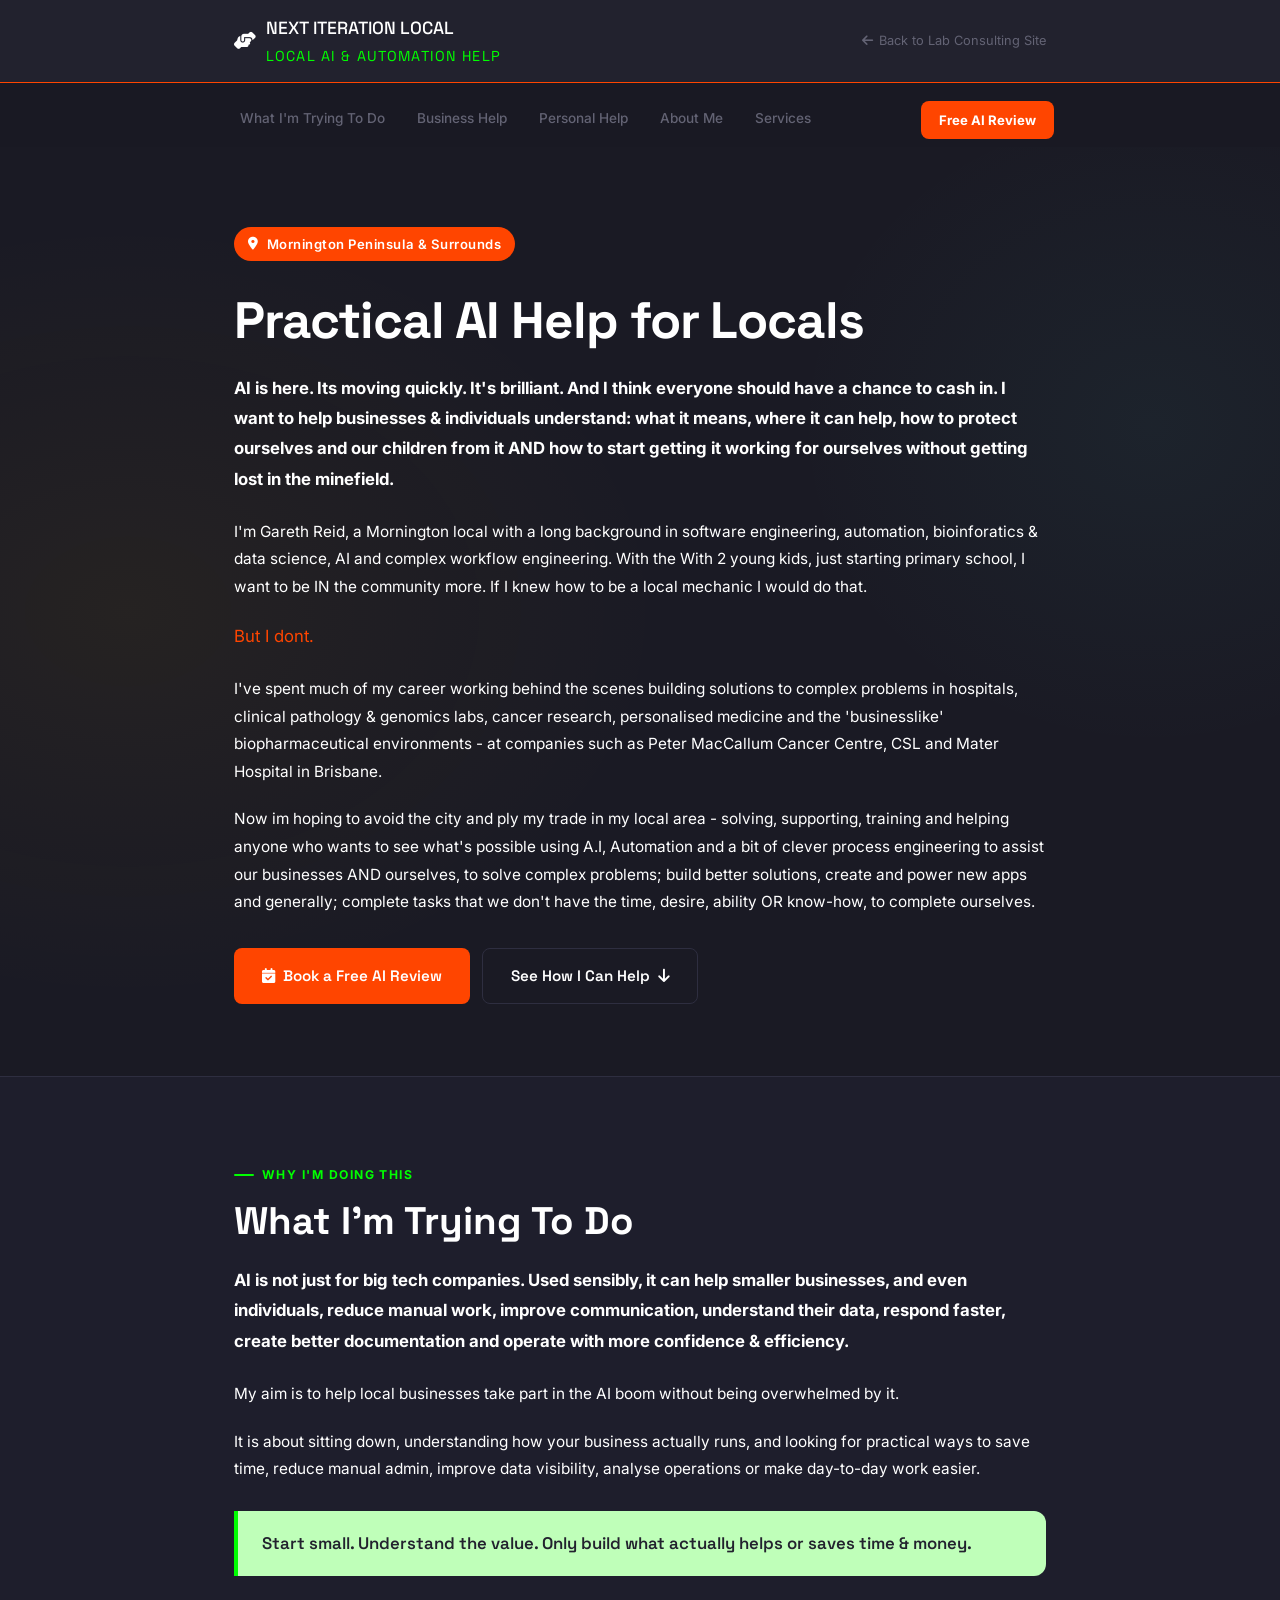
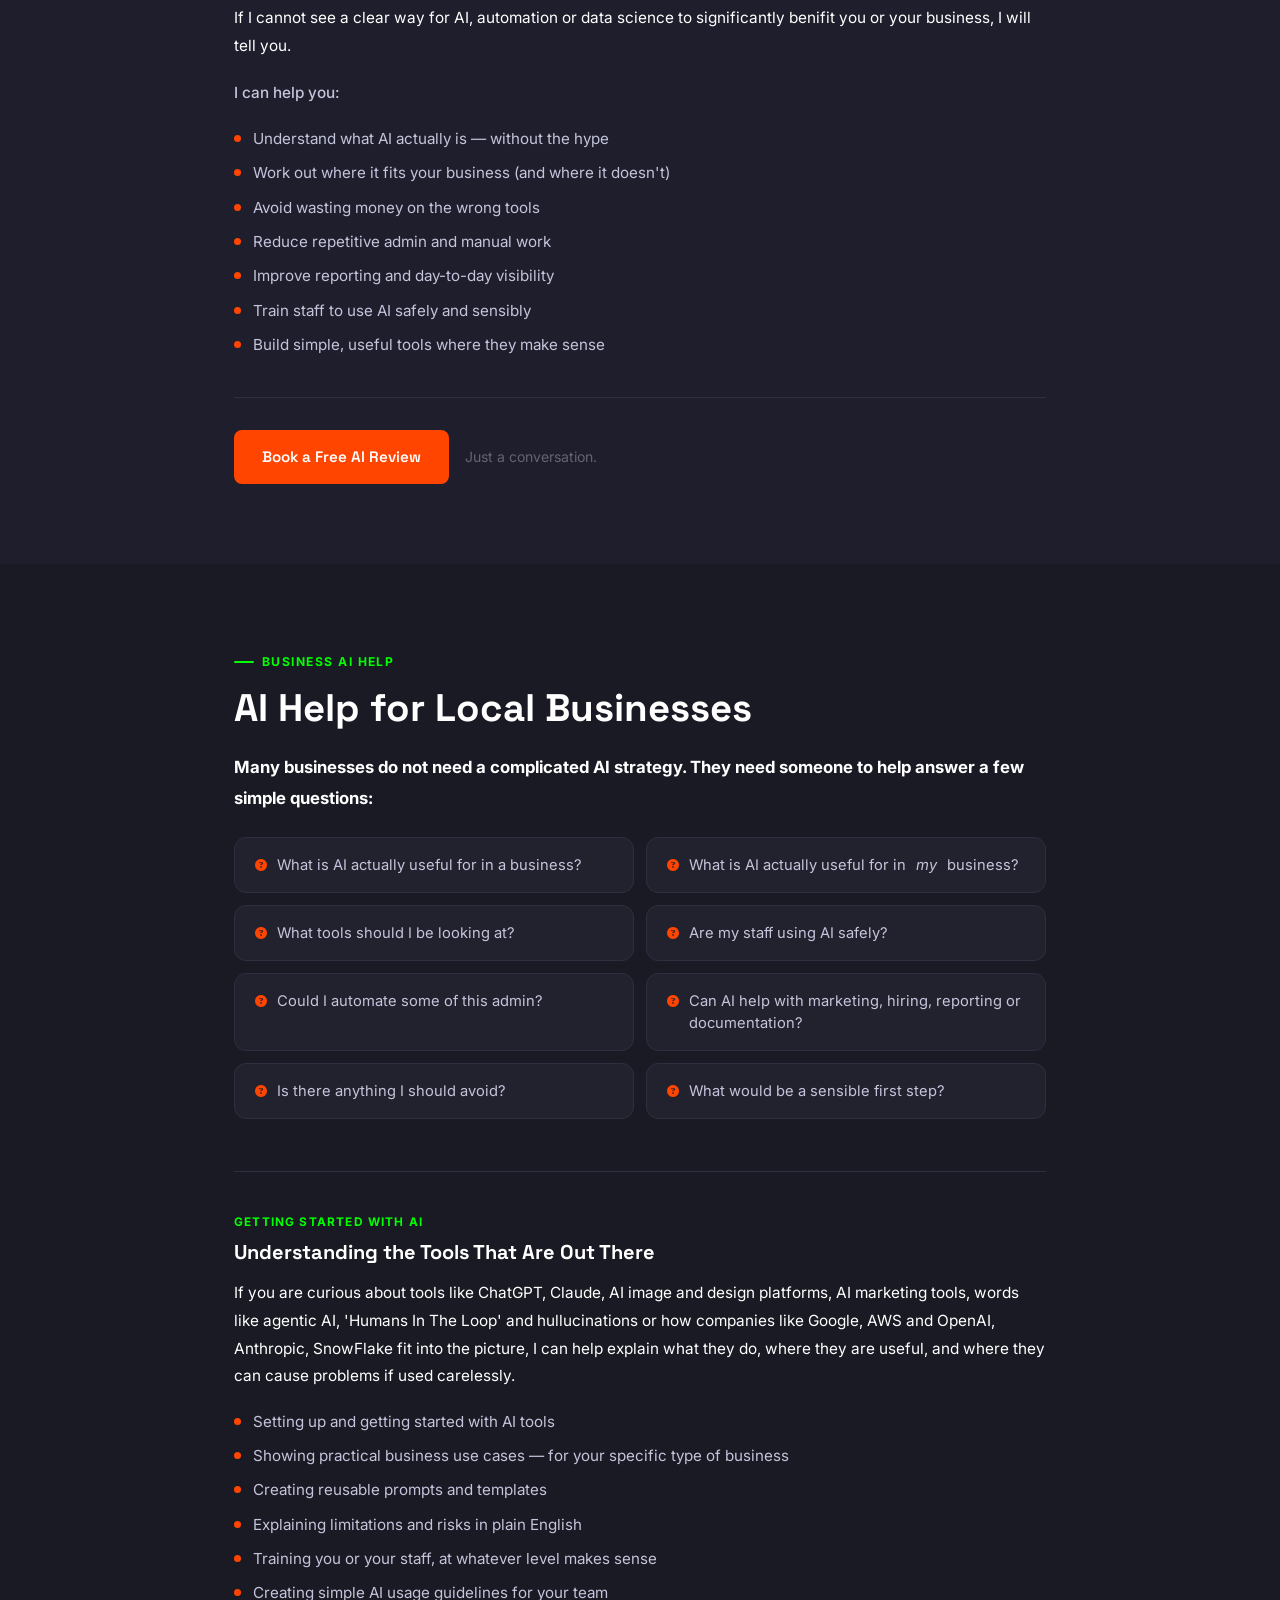
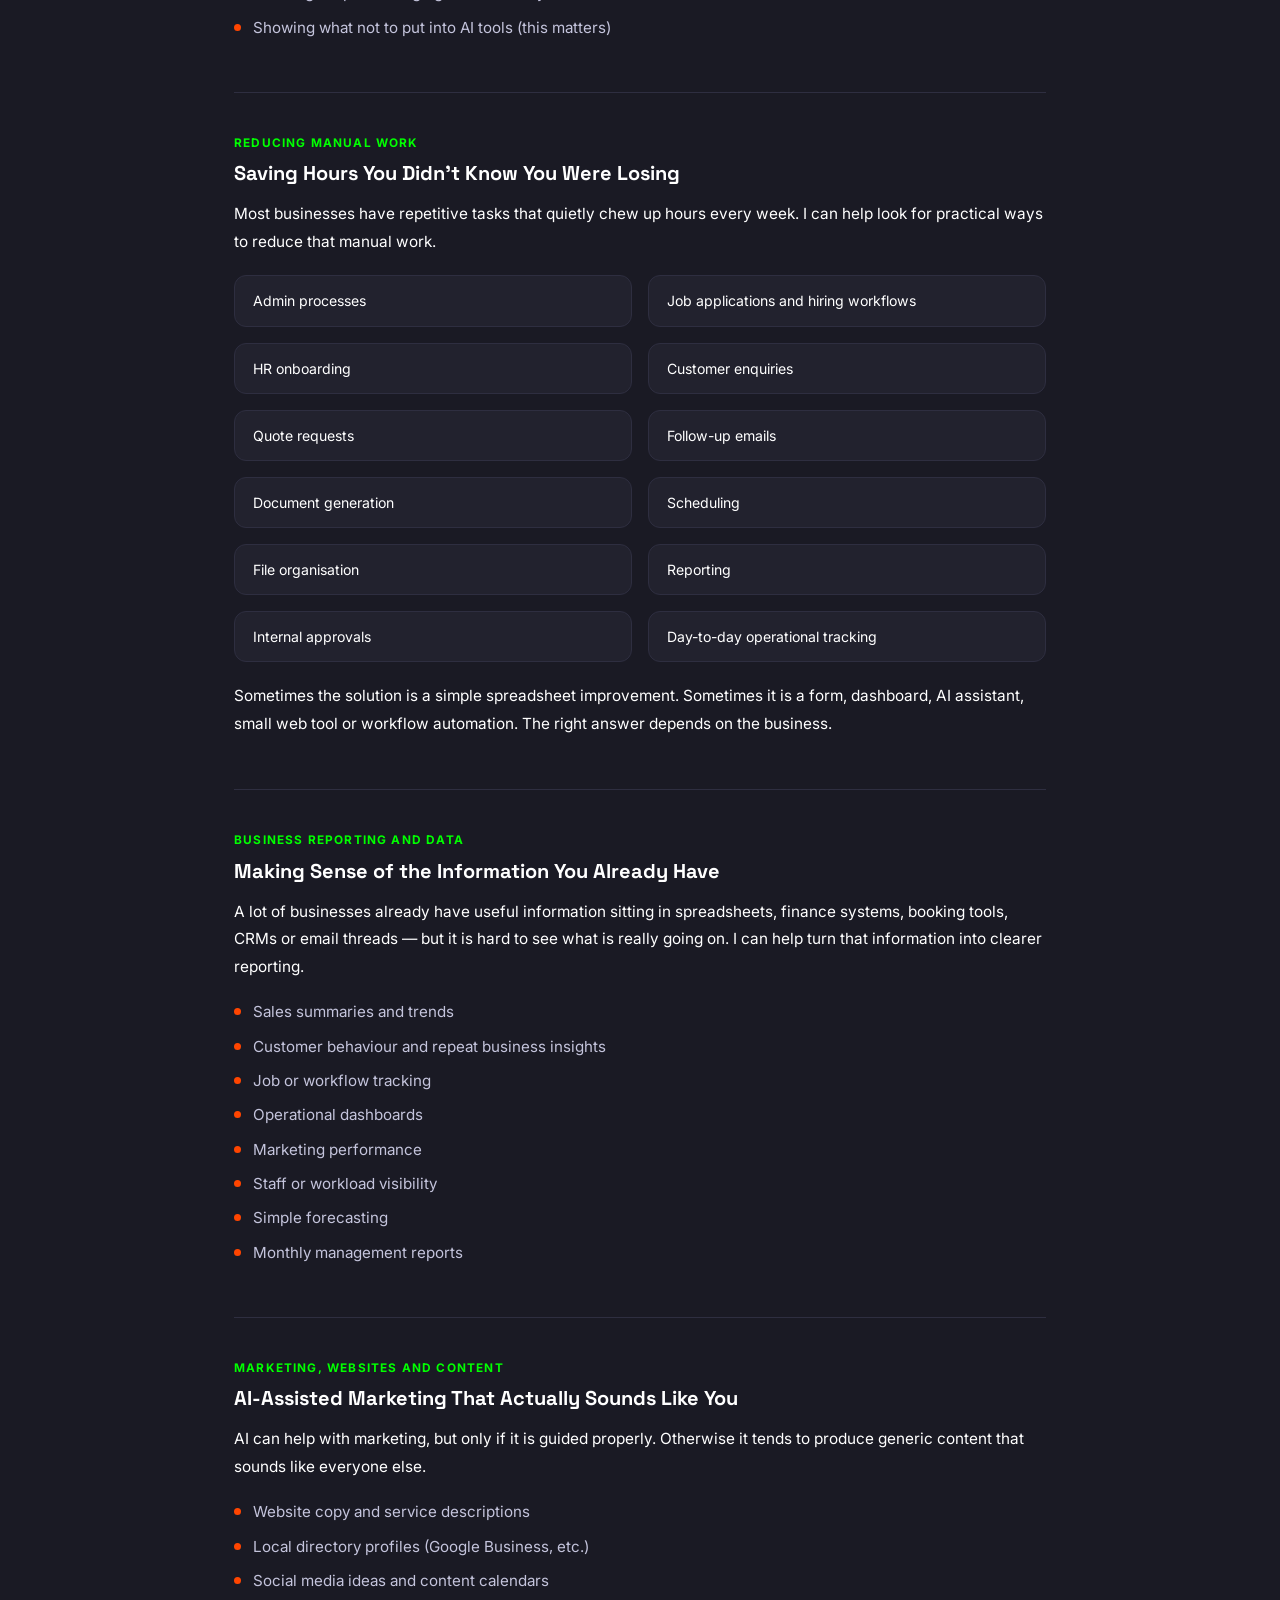
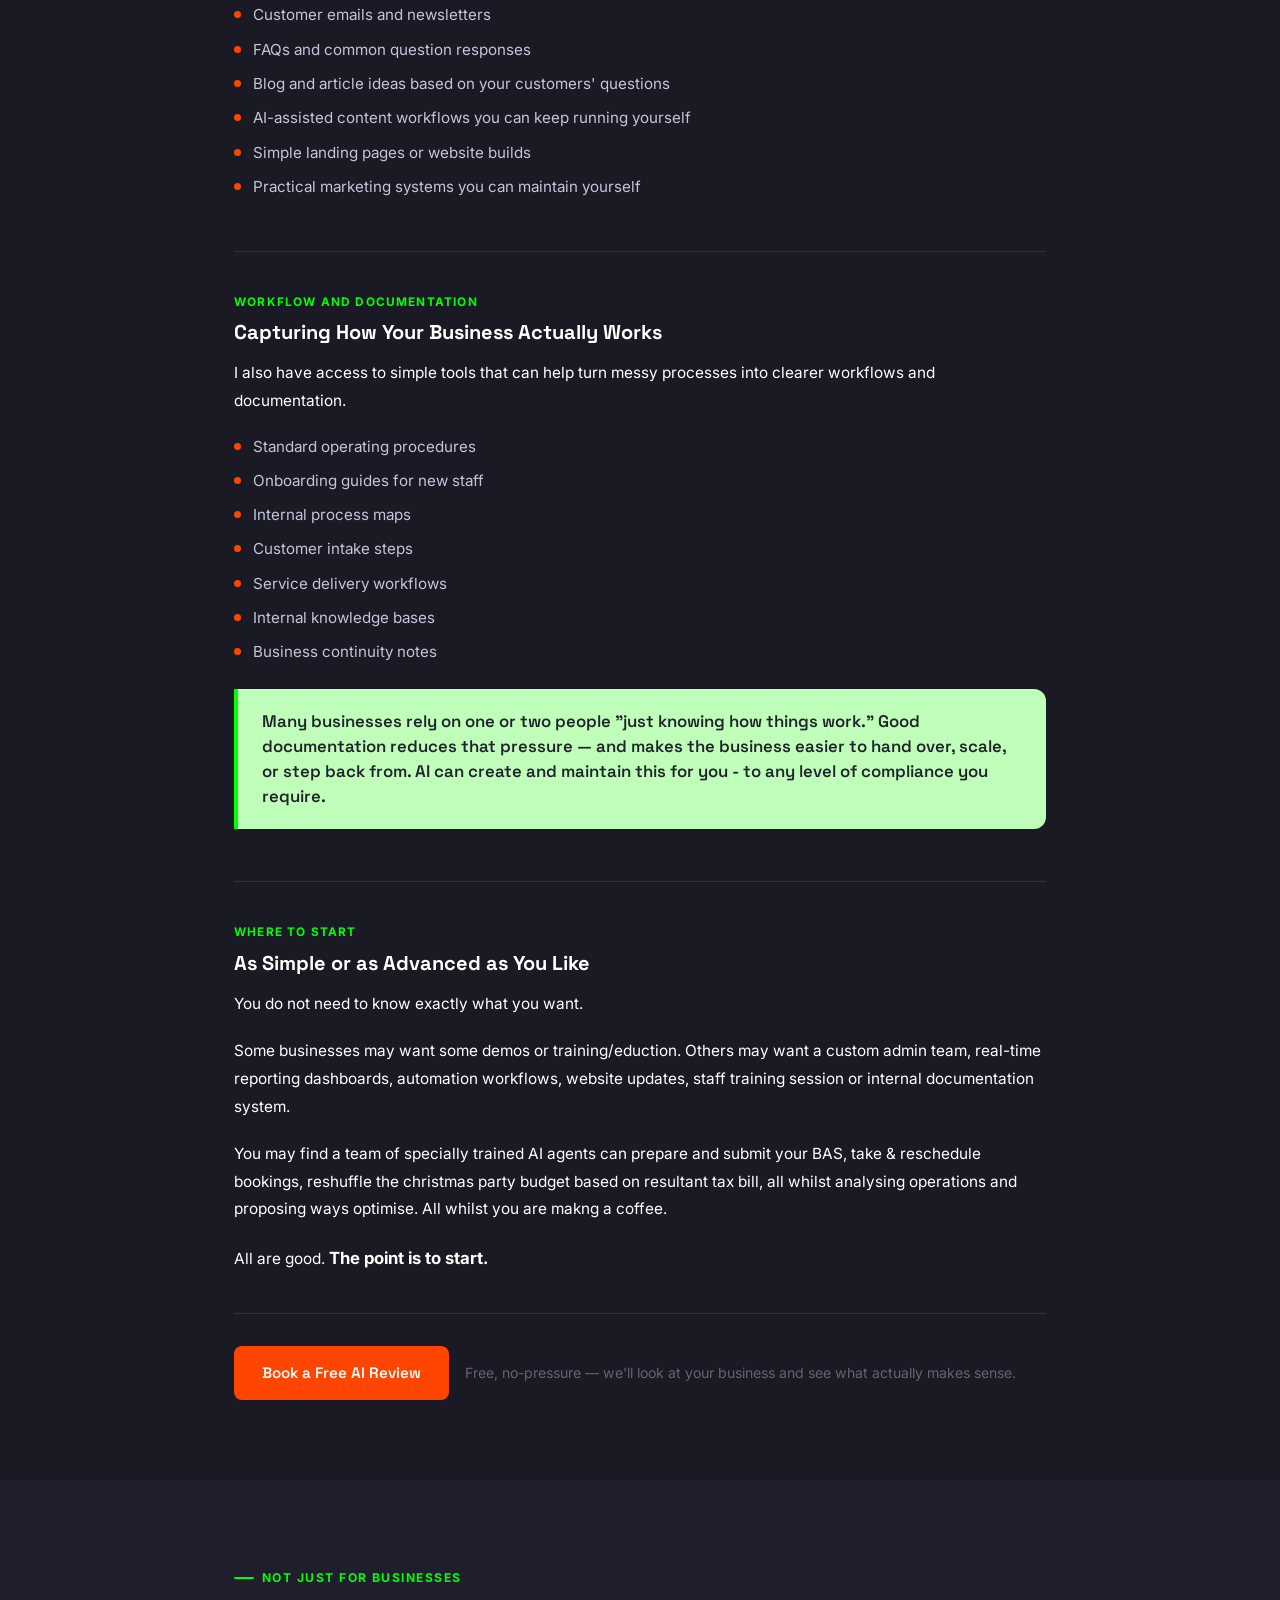
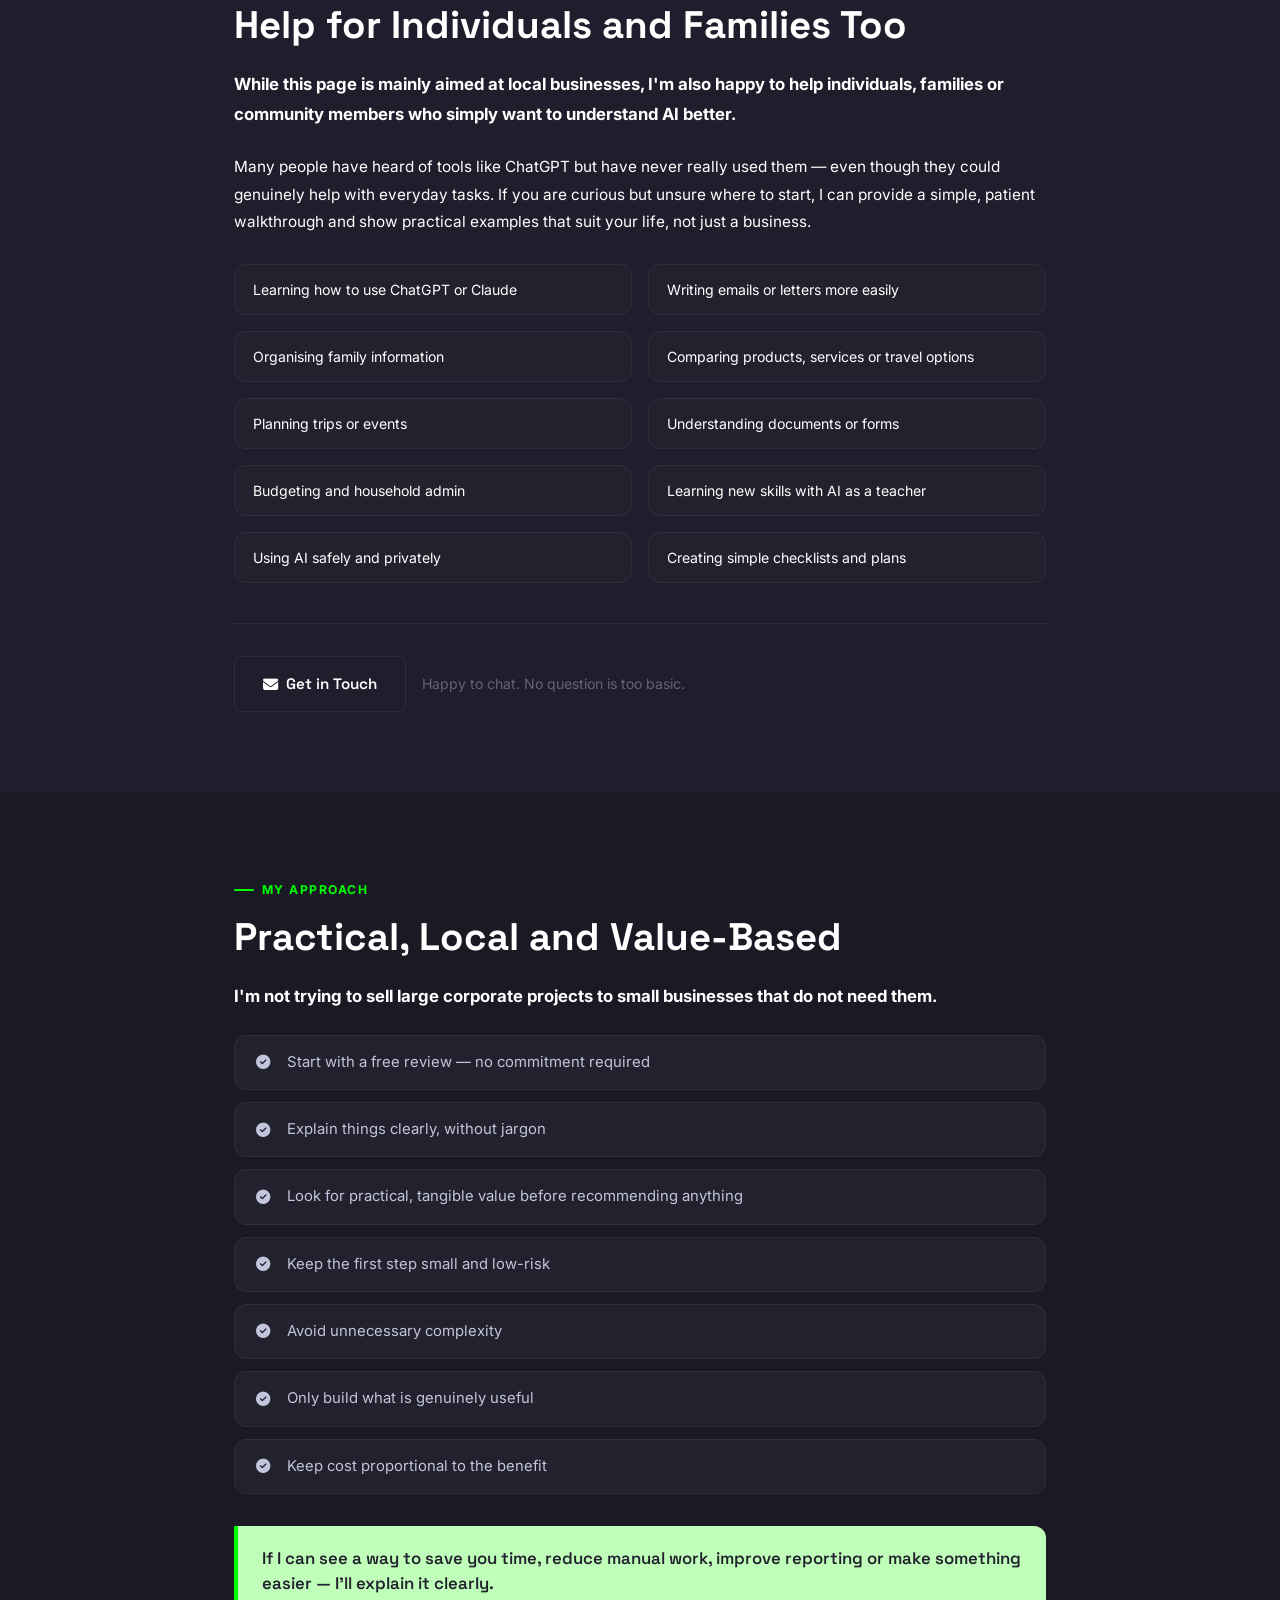
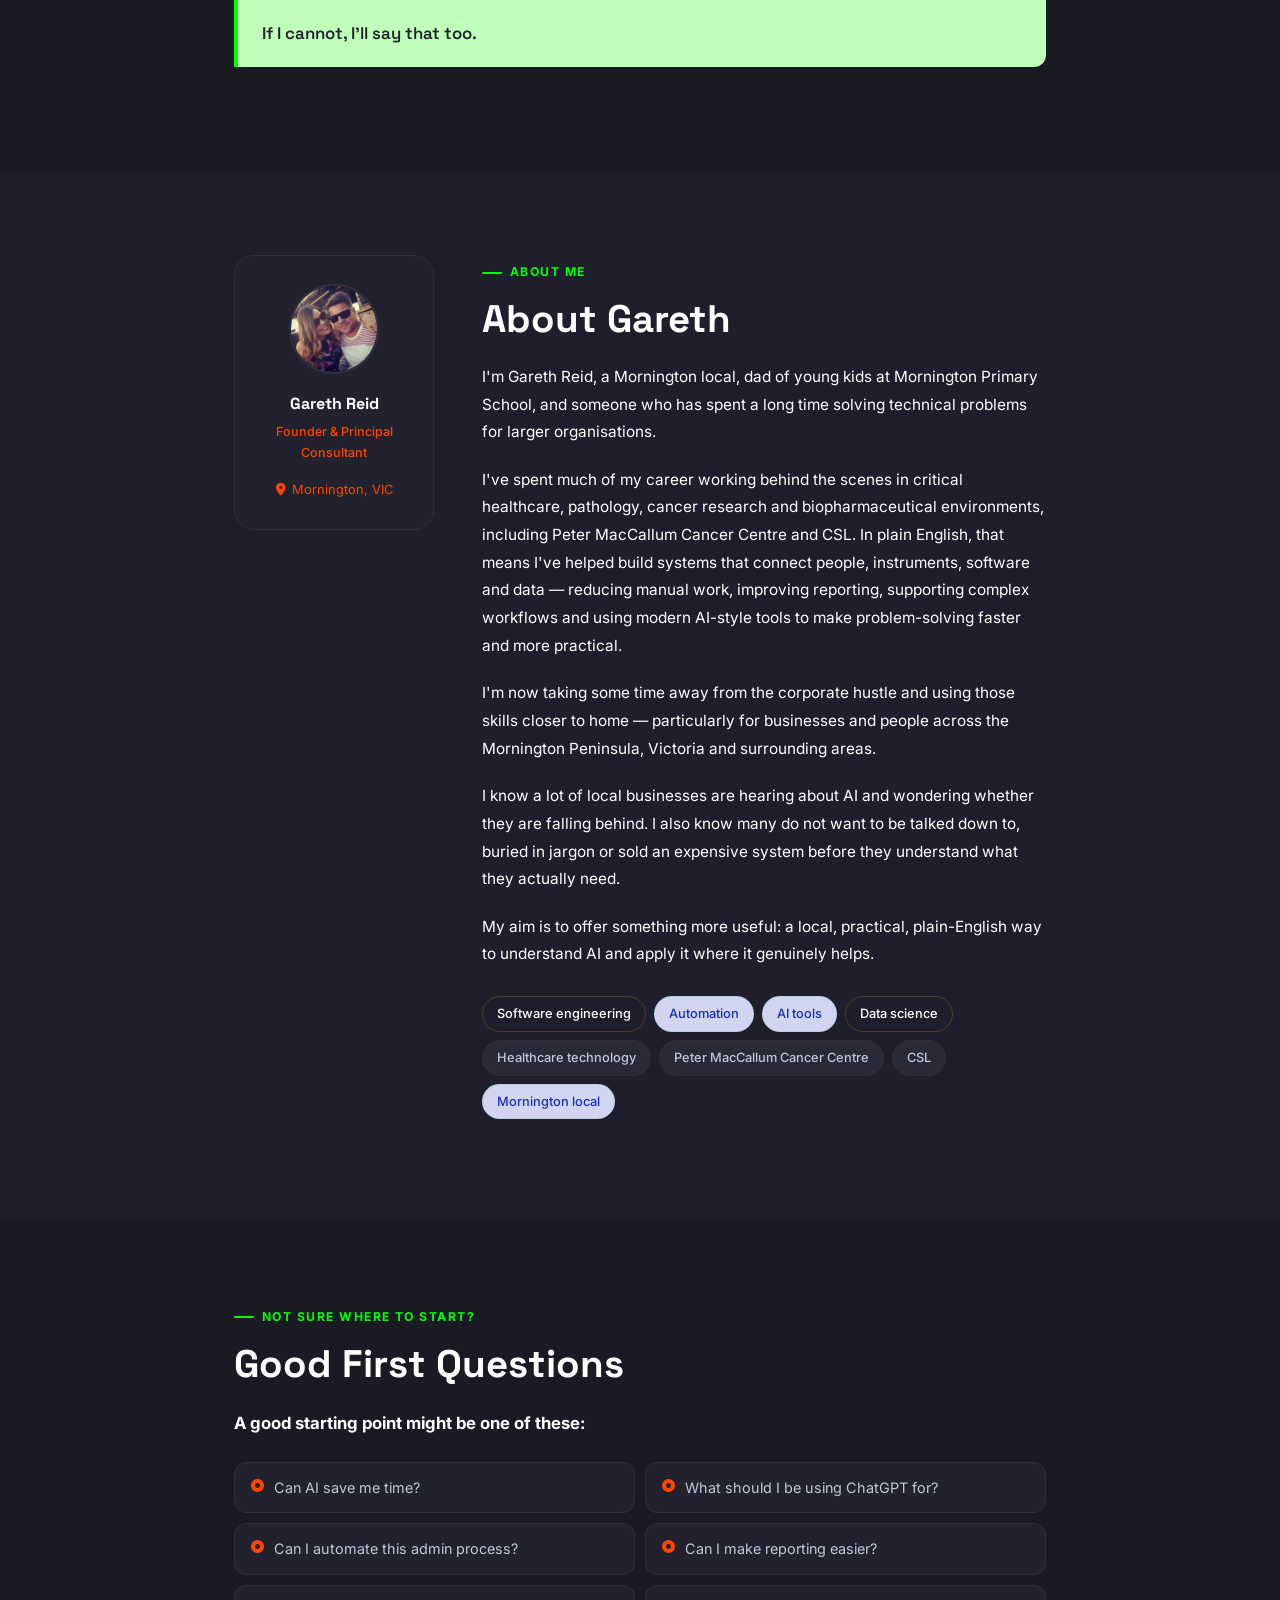
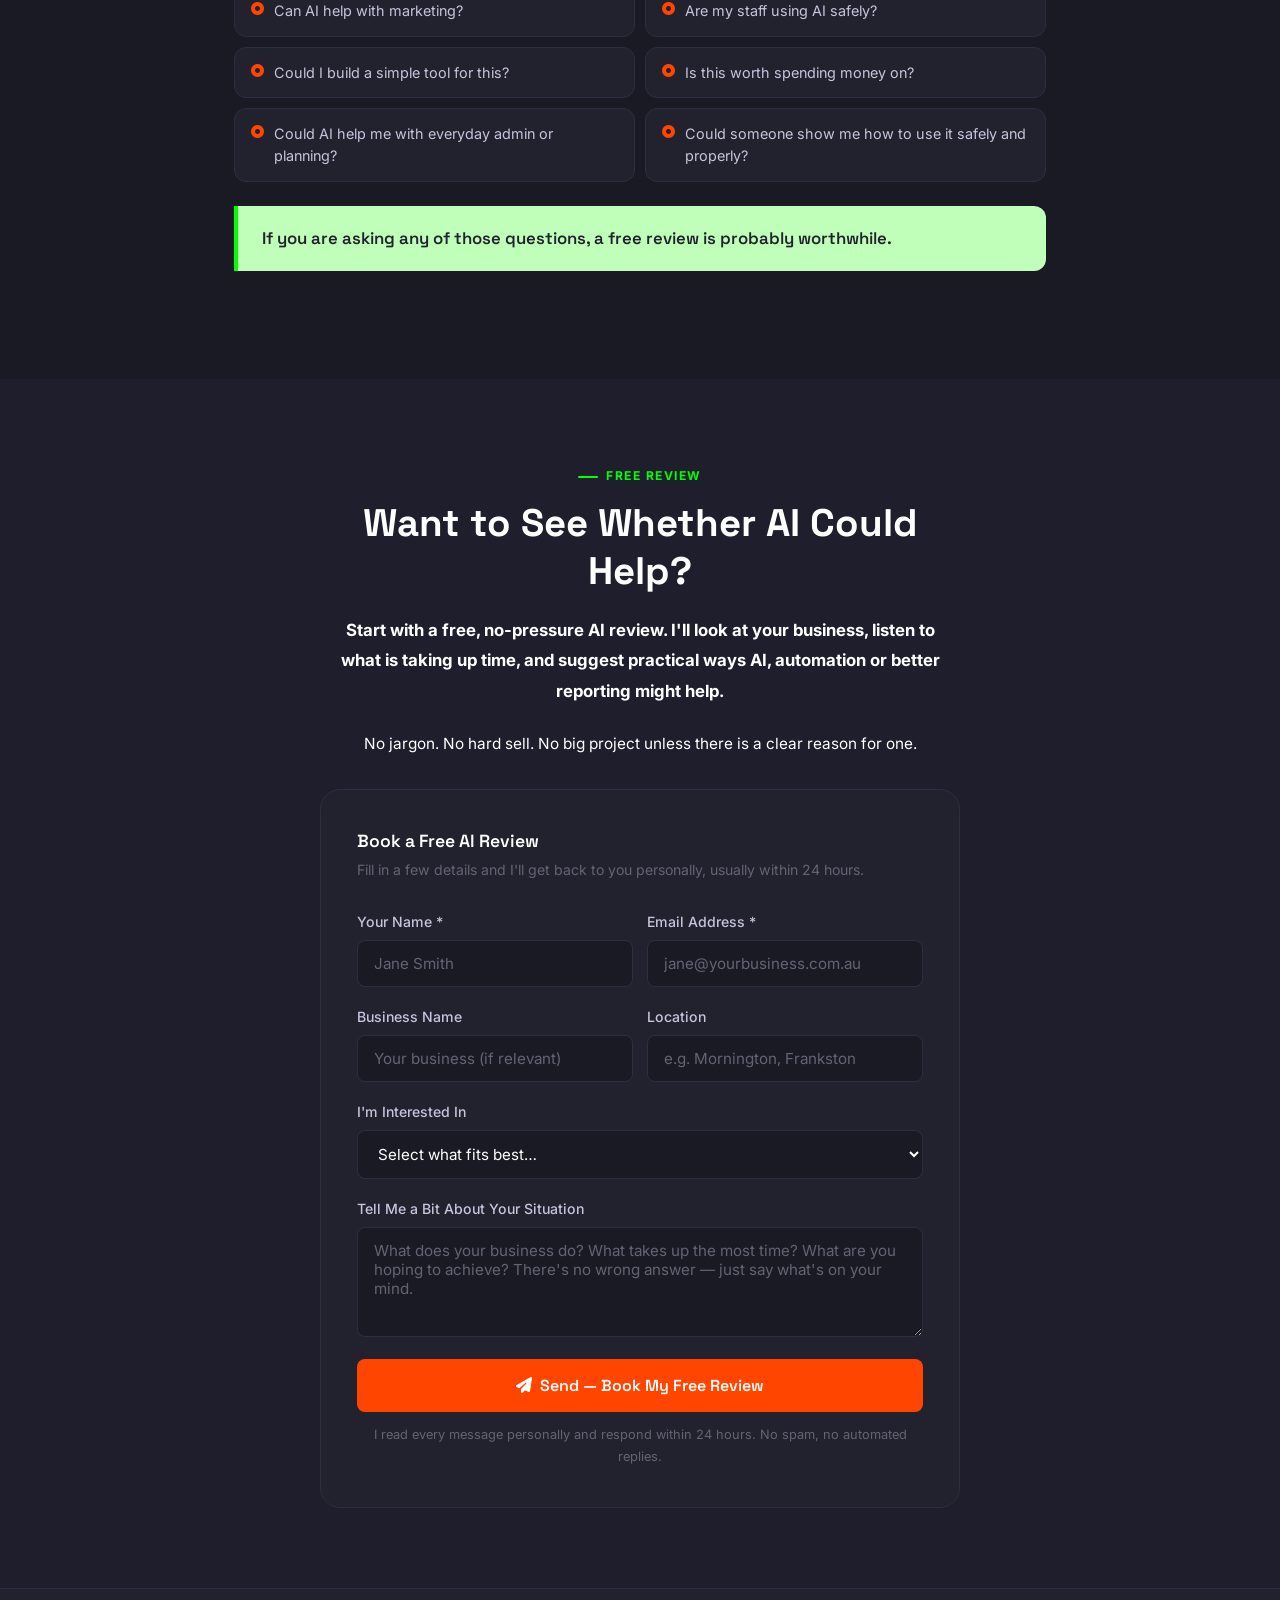
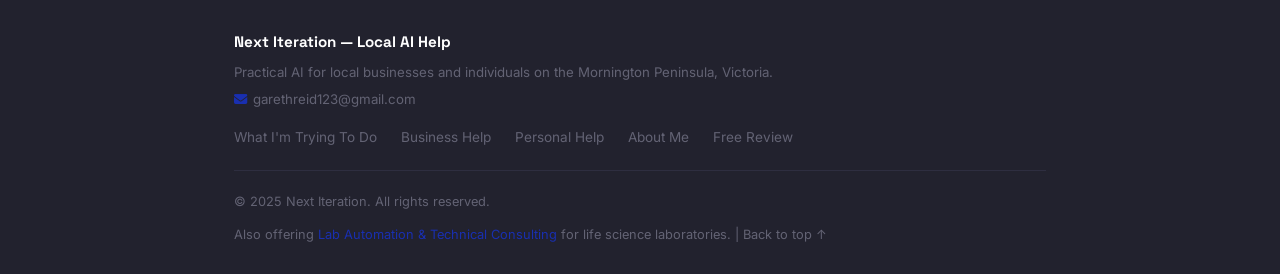
==== commit e6770aca: "Rollback top old site" ====
--- a/index.html
+++ b/index.html
@@ -1,476 +1,1470 @@
 <!DOCTYPE html>
 <html lang="en-AU">
 <head>
-  <meta charset="utf-8">
-  <meta name="viewport" content="width=device-width, initial-scale=1">
-
-  <title>AI for Locals | Practical AI Help on the Mornington Peninsula</title>
-  <meta name="description" content="Friendly, plain-English AI guidance and support for local small businesses and individuals on and around the Mornington Peninsula. Free, no-pressure AI review available.">
-  <link rel="canonical" href="https://next-iteration.com/">
-  <meta name="robots" content="index, follow, max-image-preview:large">
-  <meta name="author" content="Gareth Reid">
-  <meta name="theme-color" content="#19181a">
-  <meta name="geo.region" content="AU-VIC">
-  <meta name="geo.placename" content="Mornington Peninsula, Victoria">
-
-  <!-- Open Graph / social -->
-  <meta property="og:title" content="AI for Locals | Practical AI Help on the Mornington Peninsula">
-  <meta property="og:description" content="Friendly, plain-English AI guidance and support for local small businesses and individuals on and around the Mornington Peninsula.">
-  <meta property="og:type" content="website">
-  <meta property="og:url" content="https://next-iteration.com/">
-  <meta property="og:image" content="https://next-iteration.com/assets/og-ai-for-locals.png">
-  <meta property="og:image:width" content="1200">
-  <meta property="og:image:height" content="630">
-  <meta property="og:image:alt" content="AI for Locals — practical AI help for Mornington Peninsula businesses and individuals">
-  <meta property="og:locale" content="en_AU">
-  <meta property="og:site_name" content="Next Iteration">
-  <meta name="twitter:card" content="summary_large_image">
-  <meta name="twitter:title" content="AI for Locals | Practical AI Help on the Mornington Peninsula">
-  <meta name="twitter:description" content="Friendly, plain-English AI guidance and support for local small businesses and individuals on and around the Mornington Peninsula.">
-  <meta name="twitter:image" content="https://next-iteration.com/assets/og-ai-for-locals.png">
-
-  <link rel="icon" href="/favicon.svg" type="image/svg+xml">
-  <link rel="icon" href="/favicon.ico" sizes="any">
-  <link rel="apple-touch-icon" href="/assets/apple-touch-icon.png">
-  <link rel="manifest" href="/site.webmanifest">
-
-  <!-- Set theme before paint to avoid a flash of the wrong mode -->
-  <script>
-    (function () {
-      try {
-        var s = localStorage.getItem("ni-theme");
-        if (s === "dark" || s === "light") document.documentElement.setAttribute("data-theme", s);
-      } catch (e) {}
-    })();
-  </script>
-  <link rel="stylesheet" href="/assets/styles.css">
-
-  <!-- Structured data: ProfessionalService -->
+  <meta charset="UTF-8" />
+  <meta name="viewport" content="width=device-width, initial-scale=1.0" />
+
+  <!-- ─── Primary meta ────────────────────────────────────────────────────── -->
+  <title>AI Help for Local Businesses — Mornington Peninsula | Next Iteration</title>
+  <meta name="description" content="Practical AI help for local businesses and individuals on the Mornington Peninsula, Victoria. Free AI review — no jargon, no hard sell. Reduce admin, improve reporting, understand AI tools." />
+  <meta name="author" content="Gareth Reid" />
+  <meta name="robots" content="index, follow, max-snippet:-1, max-image-preview:large, max-video-preview:-1" />
+  <meta name="keywords" content="AI help Mornington Peninsula, local business AI, ChatGPT for small business, AI automation Victoria, Gareth Reid, Next Iteration" />
+  <link rel="canonical" href="https://local.next-iteration.com/" />
+
+  <!-- ─── Open Graph (Facebook, LinkedIn, iMessage previews) ─────────────── -->
+  <meta property="og:type" content="website" />
+  <meta property="og:site_name" content="Next Iteration — Local AI Help" />
+  <meta property="og:title" content="Practical AI Help for Local Businesses — Mornington Peninsula" />
+  <meta property="og:description" content="Honest, plain-English AI guidance for local businesses and individuals. Free AI review, no jargon, no hard sell. Based in Mornington, VIC." />
+  <meta property="og:url" content="https://local.next-iteration.com/" />
+  <meta property="og:image" content="https://local.next-iteration.com/assets/og-image.jpg" />
+  <meta property="og:image:width" content="1200" />
+  <meta property="og:image:height" content="630" />
+  <meta property="og:image:alt" content="Next Iteration — Practical AI Help for Local Businesses on the Mornington Peninsula" />
+  <meta property="og:locale" content="en_AU" />
+
+  <!-- ─── Twitter / X card ────────────────────────────────────────────────── -->
+  <meta name="twitter:card" content="summary_large_image" />
+  <meta name="twitter:title" content="Practical AI Help for Local Businesses — Mornington Peninsula" />
+  <meta name="twitter:description" content="Honest, plain-English AI guidance for local businesses and individuals. Free AI review, no jargon, no hard sell." />
+  <meta name="twitter:image" content="https://local.next-iteration.com/assets/og-image.jpg" />
+  <meta name="twitter:image:alt" content="Next Iteration — Local AI Help" />
+
+  <!-- ─── Favicon stack (covers all browsers & platforms) ────────────────── -->
+  <link rel="icon" type="image/svg+xml" href="/assets/favicon.svg" />
+  <link rel="icon" type="image/png" sizes="96x96" href="/assets/favicon-96x96.png" />
+  <link rel="shortcut icon" href="/assets/favicon.ico" />
+  <link rel="apple-touch-icon" sizes="180x180" href="/assets/apple-touch-icon.png" />
+
+  <!-- ─── PWA ─────────────────────────────────────────────────────────────── -->
+  <link rel="manifest" href="/manifest.json" />
+  <meta name="theme-color" content="#1A1A24" />
+  <meta name="apple-mobile-web-app-capable" content="yes" />
+  <meta name="apple-mobile-web-app-status-bar-style" content="black-translucent" />
+  <meta name="apple-mobile-web-app-title" content="Local AI Help" />
+
+  <!-- ─── Geo / local discovery ───────────────────────────────────────────── -->
+  <meta name="geo.region" content="AU-VIC" />
+  <meta name="geo.placename" content="Mornington Peninsula, Victoria, Australia" />
+  <meta name="geo.position" content="-38.2193;145.0368" />
+  <meta name="ICBM" content="-38.2193, 145.0368" />
+
+  <!-- ─── Performance hints ───────────────────────────────────────────────── -->
+  <link rel="preconnect" href="https://fonts.googleapis.com" />
+  <link rel="preconnect" href="https://fonts.gstatic.com" crossorigin />
+  <link rel="dns-prefetch" href="https://cdnjs.cloudflare.com" />
+  <link rel="dns-prefetch" href="https://formspree.io" />
+  <link rel="preload" href="/assets/av.png" as="image" />
+  <link href="https://fonts.googleapis.com/css2?family=Space+Grotesk:wght@300;400;500;600;700&family=Inter:wght@300;400;500;600&display=swap" rel="stylesheet" />
+  <link rel="stylesheet" href="https://cdnjs.cloudflare.com/ajax/libs/font-awesome/6.5.0/css/all.min.css" />
+
+  <!-- ─── Analytics ───────────────────────────────────────────────────────── -->
+  <script async src="https://www.googletagmanager.com/gtag/js?id=G-XXXXXXXXXX"></script>
+  <script>window.dataLayer=window.dataLayer||[];function gtag(){dataLayer.push(arguments);}gtag('js',new Date());gtag('config','G-XXXXXXXXXX');</script>
+
+  <!-- ─── Structured data ─────────────────────────────────────────────────── -->
   <script type="application/ld+json">
   {
     "@context": "https://schema.org",
-    "@type": "ProfessionalService",
-    "@id": "https://next-iteration.com/#service",
-    "name": "Next Iteration — AI for Locals",
-    "url": "https://next-iteration.com/",
-    "description": "Friendly, plain-English AI guidance and support for local small businesses and individuals on and around the Mornington Peninsula.",
-    "areaServed": [
-      { "@type": "Place", "name": "Mornington Peninsula, Victoria" },
-      { "@type": "Place", "name": "Mornington, Victoria" },
-      { "@type": "Place", "name": "Frankston, Victoria" },
-      { "@type": "Place", "name": "South East Melbourne, Victoria" },
-      { "@type": "Place", "name": "Western Port, Victoria" }
-    ],
-    "founder": { "@type": "Person", "name": "Gareth Reid" },
-    "priceRange": "Free initial review",
-    "serviceType": [
-      "AI guidance",
-      "AI training",
-      "Small business automation",
-      "Workflow automation",
-      "Business reporting",
-      "ChatGPT support",
-      "AI support for individuals"
-    ],
-    "makesOffer": [
-      { "@type": "Offer", "itemOffered": { "@type": "Service", "name": "AI Setup & Training" } },
-      { "@type": "Offer", "itemOffered": { "@type": "Service", "name": "Workflow & Admin Automation" } },
-      { "@type": "Offer", "itemOffered": { "@type": "Service", "name": "Data, Reporting & Decision Support" } },
-      { "@type": "Offer", "itemOffered": { "@type": "Service", "name": "Websites, Marketing & Content Support" } },
-      { "@type": "Offer", "itemOffered": { "@type": "Service", "name": "Custom Tools, Documentation & Knowledge Systems" } }
-    ]
-  }
-  </script>
-
-  <!-- Structured data: Person (credibility) -->
-  <script type="application/ld+json">
-  {
-    "@context": "https://schema.org",
-    "@type": "Person",
-    "@id": "https://next-iteration.com/#gareth",
-    "name": "Gareth Reid",
-    "jobTitle": "Software, automation & AI consultant",
-    "worksFor": { "@type": "Organization", "name": "Next Iteration" },
-    "knowsAbout": ["Artificial intelligence", "Automation", "Data science", "Software engineering", "Business reporting", "Healthcare technology"],
-    "description": "Mornington local with a background in software engineering, automation, AI and data science, including work at Peter MacCallum Cancer Centre and CSL."
-  }
-  </script>
-
-  <!-- Structured data: FAQ -->
-  <script type="application/ld+json">
-  {
-    "@context": "https://schema.org",
-    "@type": "FAQPage",
-    "mainEntity": [
+    "@graph": [
       {
-        "@type": "Question",
-        "name": "What is AI actually useful for in a business?",
-        "acceptedAnswer": { "@type": "Answer", "text": "Used sensibly, AI can help draft and tidy up writing, answer common enquiries, summarise documents, pull useful information out of spreadsheets and records, speed up admin and give you clearer reporting. It works best on repetitive, time-consuming tasks — not as a magic replacement for how your business runs." }
+        "@type": "LocalBusiness",
+        "@id": "https://local.next-iteration.com/#business",
+        "name": "Next Iteration — Local AI Help",
+        "url": "https://local.next-iteration.com/",
+        "description": "Practical AI help for local businesses and individuals on the Mornington Peninsula, Victoria. Free AI review, no jargon, no hard sell.",
+        "image": "https://local.next-iteration.com/assets/og-image.jpg",
+        "telephone": "",
+        "email": "garethreid123@gmail.com",
+        "priceRange": "$$",
+        "address": {
+          "@type": "PostalAddress",
+          "addressLocality": "Mornington",
+          "addressRegion": "VIC",
+          "addressCountry": "AU"
+        },
+        "geo": {
+          "@type": "GeoCoordinates",
+          "latitude": -38.2193,
+          "longitude": 145.0368
+        },
+        "areaServed": [
+          { "@type": "Place", "name": "Mornington Peninsula, Victoria, Australia" },
+          { "@type": "Place", "name": "Frankston, Victoria, Australia" },
+          { "@type": "Place", "name": "Mount Eliza, Victoria, Australia" },
+          { "@type": "Place", "name": "Rosebud, Victoria, Australia" },
+          { "@type": "Place", "name": "Sorrento, Victoria, Australia" }
+        ],
+        "serviceType": [
+          "AI Consulting",
+          "Business Automation",
+          "AI Training",
+          "Data Reporting",
+          "Workflow Automation"
+        ],
+        "openingHours": "Mo-Fr 09:00-17:00",
+        "founder": { "@id": "https://local.next-iteration.com/#gareth" },
+        "sameAs": ["https://next-iteration.com"]
       },
       {
-        "@type": "Question",
-        "name": "What AI tools should I be looking at?",
-        "acceptedAnswer": { "@type": "Answer", "text": "For most small businesses and individuals, general assistants like ChatGPT and Claude cover a lot of ground. The right choice depends on what you actually need. I can help you pick something suitable and avoid paying for tools you won't use." }
+        "@type": "Person",
+        "@id": "https://local.next-iteration.com/#gareth",
+        "name": "Gareth Reid",
+        "jobTitle": "Founder & Principal Consultant",
+        "description": "Software engineer and AI consultant based in Mornington, Victoria. Background in healthcare technology, lab automation, data science and AI tools.",
+        "url": "https://local.next-iteration.com/",
+        "email": "garethreid123@gmail.com",
+        "address": {
+          "@type": "PostalAddress",
+          "addressLocality": "Mornington",
+          "addressRegion": "VIC",
+          "addressCountry": "AU"
+        },
+        "knowsAbout": ["Artificial Intelligence", "Business Automation", "Data Science", "Software Engineering", "Workflow Optimisation"]
       },
       {
-        "@type": "Question",
-        "name": "Are my staff using AI safely?",
-        "acceptedAnswer": { "@type": "Answer", "text": "This is worth checking. The main risks are putting sensitive customer, financial or health information into tools without understanding where it goes, and trusting answers without review. I can help you set up simple, plain-English guidelines so your team gets the benefit without the risk." }
-      },
-      {
-        "@type": "Question",
-        "name": "Could I automate some of this admin?",
-        "acceptedAnswer": { "@type": "Answer", "text": "Often, yes. Enquiries, onboarding, follow-ups, scheduling, quotes and document generation are common candidates. I look at how your work actually flows and suggest lightweight automations that save time without adding complexity." }
-      },
-      {
-        "@type": "Question",
-        "name": "Can AI help with marketing, hiring, reporting or documentation?",
-        "acceptedAnswer": { "@type": "Answer", "text": "Yes — for clearer website copy, listings, social posts and emails; for drafting job ads and screening notes; for turning raw numbers into readable reports; and for building how-to guides and standard procedures. The aim is content that sounds like you, not generic AI output." }
-      },
-      {
-        "@type": "Question",
-        "name": "Is there anything I should avoid?",
-        "acceptedAnswer": { "@type": "Answer", "text": "Avoid big, expensive 'AI transformation' projects before you understand the value, sharing sensitive data carelessly, and trusting AI output without a human check. Start small, prove it helps, and only build what earns its place." }
-      },
-      {
-        "@type": "Question",
-        "name": "What would be a sensible first step?",
-        "acceptedAnswer": { "@type": "Answer", "text": "A free, no-pressure AI review. We sit down, I listen to what's taking up your time, and I suggest one or two practical places AI, automation or better reporting might help. If I can't see a clear benefit, I'll tell you honestly." }
+        "@type": "WebSite",
+        "@id": "https://local.next-iteration.com/#website",
+        "url": "https://local.next-iteration.com/",
+        "name": "Next Iteration — Local AI Help",
+        "publisher": { "@id": "https://local.next-iteration.com/#business" }
       }
     ]
   }
   </script>
 
-  <!-- Structured data: WebSite -->
-  <script type="application/ld+json">
-  {
-    "@context": "https://schema.org",
-    "@type": "WebSite",
-    "@id": "https://next-iteration.com/#website",
-    "name": "Next Iteration — AI for Locals",
-    "url": "https://next-iteration.com/",
-    "publisher": { "@id": "https://next-iteration.com/#service" }
-  }
-  </script>
-
-  <script src="/assets/main.js" defer></script>
+  <style>
+    /* ─── Design tokens (shared with main site) ─────────────────────────── */
+    :root {
+      --bg:         #1A1A24;
+      --bg-alt:     #1E1E2C;
+      --card:       #22222E;
+      --card-hover: #292938;
+      --border:     #2E2E40;
+      --main:     #FF4500; /*F5B800;*/
+      --main-dim:   color-mix(in oklab, var(--main) 60%, white);
+      --main2: #FF4500;/*#4169e1;*/
+      --main2-dim: color-mix(in oklab, var(--main2) 60%, white);
+      --main3: #00FF00;
+      --main3-dim: color-mix(in oklab, var(--main3) 40%, white);
+/*rgba(78,205,196,0.12); /*rgba(245,184,0,0.12);*/
+      /*--teal:       #4ECDC4;
+      --teal-dim:   rgba(78,205,196,0.12);*/
+      --teal: #192fb0;
+      --teal-dim: #d1d5ef;
+      --pink:      #E8207A;
+      --pink-dim:   rgba(232,32,122,0.12);
+      --white:      #FFFFFF;
+      --muted:      #636374;
+      --light:      #C4C4DC;
+      --radius:     12px;
+      --radius-lg:  20px;
+      --transition: 0.3s ease;
+    }
+
+    .main-border {
+      border: 3px solid var(--main);
+    }
+
+    .main-font {
+      color: var(--main);
+      
+    }
+
+    .main-dim-bg {
+      background: color-mix(in oklab, var(--main) 80%, white);
+    }
+    /* ─── Reset ─────────────────────────────────────────────────────────── */
+    *, *::before, *::after { box-sizing: border-box; margin: 0; padding: 0; }
+    html { scroll-behavior: smooth; }
+    body {
+      font-family: 'Inter', sans-serif;
+      background: var(--bg);
+      color: var(--white);
+      line-height: 1.7;
+      overflow-x: hidden;
+      font-size: 1rem;
+    }
+    h1, h2, h3, h4 { font-family: 'Space Grotesk', sans-serif; line-height: 1.25; }
+    a { text-decoration: none; color: inherit; }
+    img { max-width: 100%; display: block; }
+    ul { list-style: none; }
+
+    .container {
+      max-width: 860px;
+      margin: 0 auto;
+      padding: 0 24px;
+    }
+
+    /* ─── Top bar (brand + back link — no lab nav) ───────────────────────── */
+    .top-bar {
+      background: var(--card);
+      border-bottom: 1px solid var(--main);
+      padding: 14px 0;
+    }
+
+    .top-bar-inner {
+      display: flex;
+      align-items: center;
+      justify-content: space-between;
+      max-width: 860px;
+      margin: 0 auto;
+      padding: 0 24px;
+      
+    }
+
+     .top-bar-inner .hl {
+      color: var(--main3);
+      font-size: 0.90rem;
+      text-transform: uppercase;
+    }
+
+    .top-bar-brand {
+      display: flex;
+      align-items: center;
+      gap: 10px;
+      font-family: 'Space Grotesk', sans-serif;
+      font-size: 1.1rem;
+      font-weight: 500;
+      text-transform: uppercase;
+    }
+
+    .top-bar-brand span {
+      display: block;
+      font-size: 0.65rem;
+      font-weight: 400;
+      color: var(--main);
+      letter-spacing: 0.08em;
+      
+    }
+
+    .top-bar-back {
+      font-size: 0.8rem;
+      color: var(--muted);
+      display: flex;
+      align-items: center;
+      gap: 6px;
+      transition: color var(--transition);
+    }
+
+    .top-bar-back:hover { color: var(--light); }
+
+    /* ─── Sticky quick-links nav ─────────────────────────────────────────── */
+    .quick-links-wrap {
+      position: sticky;
+      top: 0;
+      padding-top: 10px;
+      z-index: 90;
+      background: rgba(26, 26, 36, 0.97);
+      backdrop-filter: blur(12px);
+      border-bottom: 1px solid main-border;/*var(--border);*/
+    }
+
+   
+
+    .quick-links {
+      display: flex;
+      align-items: center;
+      gap: 4px;
+      max-width: 860px;
+      margin: 0 auto;
+      padding: 0 16px;
+      
+      overflow-x: auto;
+      scrollbar-width: none;
+    }
+
+    .quick-links::-webkit-scrollbar { display: none; }
+
+    .quick-links a {
+      display: block;
+      padding: 14px 14px;
+      font-size: 0.85rem;
+      font-weight: 500;
+      color: var(--muted);
+      white-space: nowrap;
+      border-bottom: 2px solid transparent;
+      transition: color var(--transition), border-color var(--transition);
+    }
+
+    .quick-links a:hover { color: var(--white); border-color: var(--main ); }
+
+    .quick-links .ql-cta {
+      margin-left: auto;
+      background: var(--main);
+      color: #fff;
+      padding: 8px 18px;
+      border-radius: 8px;
+      font-weight: 700;
+      font-size: 0.82rem;
+      flex-shrink: 0;
+      border-bottom: none !important;
+      transition: background var(--transition), transform var(--transition);
+    }
+
+    .quick-links .ql-cta:hover { background: var(--main); transform: translateY(-1px); }
+
+    /* ─── Sections ───────────────────────────────────────────────────────── */
+    .section {
+      padding: 80px 0;
+    }
+
+    .section-alt { background: var(--bg-alt); }
+
+    .section-label {
+      display: inline-flex;
+      align-items: center;
+      gap: 8px;
+      font-size: 0.76rem;
+      font-weight: 700;
+      letter-spacing: 0.12em;
+      text-transform: uppercase;
+      color: var(--main3);
+      margin-bottom: 12px;
+    }
+
+    .section-label::before {
+      content: '';
+      display: block;
+      width: 20px;
+      height: 2px;
+      background: var(--main3);
+      border-radius: 2px;
+    }
+
+    h2.section-title {
+      font-size: clamp(1.7rem, 4vw, 2.4rem);
+      font-weight: 700;
+      margin-bottom: 20px;
+      color: var(--white);
+    }
+
+    .lead {
+      font-size: 1.05rem;
+      color: white;
+      line-height: 1.8;
+      font-weight: bold;
+      margin-bottom: 24px;
+    }
+    .lead2 {
+      font-size: 1.05rem;
+      color: var(--main);
+      line-height: 1.8;
+      margin-bottom: 24px;
+    }
+
+    .body-text {
+      font-size: 0.96rem;
+      color: white;
+      line-height: 1.8;
+      margin-bottom: 20px;
+    }
+
+    /* ─── Hero ───────────────────────────────────────────────────────────── */
+    .hero {
+      padding: 80px 0 72px;
+      background: var(--bg);
+      position: relative;
+      overflow: hidden;
+      border-bottom: 1px solid var(--border);
+    }
+
+    .hero::before {
+      content: '';
+      position: absolute;
+      inset: 0;
+      background:
+        radial-gradient(ellipse 60% 60% at 10% 50%, rgba(245,184,0,0.05) 0%, transparent 70%),
+        radial-gradient(ellipse 40% 50% at 90% 30%, rgba(78,205,196,0.05) 0%, transparent 70%);
+      pointer-events: none;
+    }
+
+    .hero-badge {
+      display: inline-flex;
+      align-items: center;
+      gap: 8px;
+      background: var(--main);
+      border: var(--main);
+      color: white;
+      padding: 6px 14px;
+      border-radius: 20px;
+      font-size: 0.82rem;
+      font-weight: 600;
+      letter-spacing: 0.04em;
+      margin-bottom: 28px;
+    }
+
+    .hero h1 {
+      font-size: clamp(2rem, 5.5vw, 3.2rem);
+      font-weight: 700;
+      color: var(--white);
+      margin-bottom: 20px;
+      letter-spacing: -0.02em;
+    }
+
+    .hero-actions {
+      display: flex;
+      flex-wrap: wrap;
+      gap: 12px;
+      margin-top: 32px;
+    }
+    .phero h1 {
+      font-size: clamp(2rem, 5.5vw, 3.2rem);
+      font-weight: 700;
+      color: var(--main);
+      margin-bottom: 20px;
+      letter-spacing: -0.02em;
+    }
+    /* ─── Buttons ────────────────────────────────────────────────────────── */
+    .btn {
+      display: inline-flex;
+      align-items: center;
+      gap: 8px;
+      padding: 14px 28px;
+      border-radius: 8px;
+      font-family: 'Space Grotesk', sans-serif;
+      font-size: 0.95rem;
+      font-weight: 600;
+      cursor: pointer;
+      transition: var(--transition);
+      border: none;
+      text-decoration: none;
+    }
+
+    .btn-primary {
+      background: var(--main2);
+      color: #ffffff;
+    }
+
+    .btn-primary:hover { background: var(--main2); transform: translateY(-2px); box-shadow: 0 8px 24px rgba(245,184,0,0.25); }
+
+    .btn-outline {
+      background: transparent;
+      color: var(--white);
+      border: 1.5px solid var(--border);
+    }
+
+    .btn-outline:hover { border-color: var(--main); color: var(--main ); transform: translateY(-2px); }
+
+    .btn-teal {
+      background: var(--teal);
+      color: #111111;
+    }
+
+    .btn-teal:hover { background: #3dbdb5; transform: translateY(-2px); box-shadow: 0 8px 24px rgba(78,205,196,0.25); }
+
+    /* ─── Highlight box ──────────────────────────────────────────────────── */
+    .highlight-box {
+      background: var(--main3-dim);
+      border-left: 4px solid var(--main3);
+      border-radius: 0 var(--radius) var(--radius) 0;
+      padding: 20px 24px;
+      margin: 28px 0;
+      font-family: 'Space Grotesk', sans-serif;
+      font-size: 1.05rem;
+      font-weight: 600;
+      color: var(--card);
+      line-height: 1.5;
+    }
+
+    /* ─── Bullet list (plain, readable) ─────────────────────────────────── */
+    .clean-list {
+      display: flex;
+      flex-direction: column;
+      gap: 10px;
+      margin: 20px 0;
+    }
+
+    .clean-list li {
+      display: flex;
+      align-items: flex-start;
+      gap: 12px;
+      font-size: 0.95rem;
+      color: var(--light);
+      line-height: 1.6;
+    }
+
+    .clean-list li::before {
+      content: '';
+      display: block;
+      width: 7px;
+      height: 7px;
+      border-radius: 50%;
+      background: var(--main);
+      flex-shrink: 0;
+      margin-top: 8px;
+    }
+
+    .clean-list.teal li::before { background: var(--main); }
+    .clean-list.pink li::before { background: var(--pink); }
+
+    /* ─── Question cards ─────────────────────────────────────────────────── */
+    .question-grid {
+      display: grid;
+      grid-template-columns: 1fr 1fr;
+      gap: 12px;
+      margin: 24px 0;
+    }
+
+    .question-card {
+      background: var(--card);
+      border: 1px solid var(--border);
+      border-radius: var(--radius);
+      padding: 16px 20px;
+      font-size: 0.92rem;
+      color: var(--light);
+      line-height: 1.5;
+      display: flex;
+      align-items: flex-start;
+      gap: 10px;
+    }
+
+    .question-card i {
+      color: var(--main);
+      font-size: 0.75rem;
+      margin-top: 5px;
+      flex-shrink: 0;
+    }
+
+    /* ─── Subsection ─────────────────────────────────────────────────────── */
+    .subsection {
+      margin-top: 52px;
+      padding-top: 40px;
+      border-top: 1px solid var(--border);
+    }
+
+    .subsection h3 {
+      font-size: 1.25rem;
+      font-weight: 700;
+      color: var(--white);
+      margin-bottom: 14px;
+    }
+
+    .subsection-label {
+      font-size: 0.74rem;
+      font-weight: 700;
+      letter-spacing: 0.1em;
+      text-transform: uppercase;
+      color: var(--main3);
+      margin-bottom: 8px;
+    }
+
+    /* ─── Two-column subsection layout ──────────────────────────────────── */
+    .two-col {
+      display: grid;
+      grid-template-columns: 1fr 1fr;
+      gap: 16px;
+      margin: 20px 0;
+    }
+
+    .mini-card {
+      background: var(--card);
+      border: 1px solid var(--border);
+      border-radius: var(--radius);
+      padding: 14px 18px;
+      font-size: 0.88rem;
+      color: white;
+      line-height: 1.5;
+    }
+
+    /* ─── Value chips ────────────────────────────────────────────────────── */
+    .chips {
+      display: flex;
+      flex-wrap: wrap;
+      gap: 8px;
+      margin: 20px 0;
+    }
+
+    .chip {
+      padding: 6px 14px;
+      border-radius: 20px;
+      font-size: 0.8rem;
+      font-weight: 500;
+    }
+
+    .chip-yellow { background: var(--yellow-dim); color: var(--yellow); border: 1px solid rgba(245,184,0,0.2); }
+    .chip-teal   { background: var(--teal-dim);   color: var(--teal);   border: 1px solid rgba(78,205,196,0.2); }
+    .chip-muted  { background: rgba(255,255,255,0.05); color: var(--light); border: 1px solid var(--border); }
+
+    /* ─── Value list (for "Practical, Local, Value-Based") ───────────────── */
+    .value-list {
+      display: flex;
+      flex-direction: column;
+      gap: 12px;
+      margin: 24px 0;
+    }
+
+    .value-item {
+      display: flex;
+      align-items: center;
+      gap: 14px;
+      padding: 14px 18px;
+      background: var(--card);
+      border: 1px solid var(--border);
+      border-radius: var(--radius);
+      font-size: 0.93rem;
+      color: var(--light);
+    }
+
+    .value-item i {
+      color: var(--yellow);
+      font-size: 0.9rem;
+      width: 20px;
+      text-align: center;
+      flex-shrink: 0;
+    }
+
+    /* ─── Section CTA (repeated after major sections) ────────────────────── */
+    .section-cta {
+      margin-top: 40px;
+      padding-top: 32px;
+      border-top: 1px solid var(--border);
+      display: flex;
+      flex-wrap: wrap;
+      align-items: center;
+      gap: 16px;
+    }
+
+    .section-cta p {
+      font-size: 0.88rem;
+      color: var(--muted);
+    }
+
+    /* ─── About Gareth ───────────────────────────────────────────────────── */
+    .about-grid {
+      display: grid;
+      grid-template-columns: 200px 1fr;
+      gap: 48px;
+      align-items: start;
+    }
+
+    .about-card {
+      background: var(--card);
+      border: 1px solid var(--border);
+      border-radius: var(--radius-lg);
+      padding: 28px 24px;
+      text-align: center;
+      position: sticky;
+      top: 80px;
+    }
+
+    .about-avatar {
+      width: 90px;
+      height: 90px;
+      border-radius: 50%;
+      overflow: hidden;
+      margin: 0 auto 16px;
+      border: 2px solid var(--border);
+    }
+
+    .about-avatar img {
+      width: 100%;
+      height: 100%;
+      object-fit: cover;
+    }
+
+    .about-name {
+      font-family: 'Space Grotesk', sans-serif;
+      font-size: 1rem;
+      font-weight: 700;
+      margin-bottom: 4px;
+    }
+
+    .about-role {
+      font-size: 0.78rem;
+      color: var(--main);
+      font-weight: 500;
+      margin-bottom: 16px;
+    }
+
+    .about-location {
+      font-size: 0.8rem;
+      color: var(--main2);
+      display: flex;
+      align-items: center;
+      gap: 6px;
+      justify-content: center;
+    }
+
+    /* ─── Good First Questions ───────────────────────────────────────────── */
+    .questions-grid {
+      display: grid;
+      grid-template-columns: 1fr 1fr;
+      gap: 10px;
+      margin: 24px 0;
+    }
+
+    .fq-card {
+      background: var(--card);
+      border: 1px solid var(--border);
+      border-radius: var(--radius);
+      padding: 14px 16px;
+      font-size: 0.9rem;
+      color: var(--light);
+      display: flex;
+      align-items: flex-start;
+      gap: 10px;
+      line-height: 1.5;
+    }
+
+    .fq-card i {
+      color: var(--main);
+      font-size: 0.8rem;
+      margin-top: 3px;
+      flex-shrink: 0;
+    }
+
+    /* ─── Contact form ───────────────────────────────────────────────────── */
+    .form-wrap {
+      background: var(--card);
+      border: 1px solid var(--border);
+      border-radius: var(--radius-lg);
+      padding: 40px 36px;
+      max-width: 640px;
+      margin: 32px auto 0;
+    }
+
+    .form-group {
+      display: flex;
+      flex-direction: column;
+      gap: 6px;
+      margin-bottom: 18px;
+    }
+
+    .form-group label {
+      font-size: 0.88rem;
+      font-weight: 500;
+      color: var(--light);
+    }
+
+    .form-group input,
+    .form-group select,
+    .form-group textarea {
+      background: var(--bg);
+      border: 1.5px solid var(--border);
+      border-radius: 8px;
+      padding: 13px 16px;
+      color: var(--white);
+      font-family: 'Inter', sans-serif;
+      font-size: 0.95rem;
+      transition: border-color var(--transition);
+      outline: none;
+      width: 100%;
+    }
+
+    .form-group select option { background: var(--bg); }
+
+    .form-group input::placeholder,
+    .form-group textarea::placeholder { color: var(--muted); }
+
+    .form-group input:focus,
+    .form-group select:focus,
+    .form-group textarea:focus { border-color: var(--yellow); }
+
+    .form-group textarea { resize: vertical; min-height: 110px; }
+
+    .form-row { display: grid; grid-template-columns: 1fr 1fr; gap: 14px; }
+
+    .form-submit { width: 100%; justify-content: center; padding: 16px; font-size: 1rem; margin-top: 4px; }
+
+    .form-note {
+      text-align: center;
+      font-size: 0.8rem;
+      color: var(--muted);
+      margin-top: 12px;
+    }
+
+    #local-form-success {
+      display: none;
+      background: var(--main-dim);
+      border: 1px solid rgba(78,205,196,0.3);
+      border-radius: 8px;
+      padding: 16px;
+      color: var(--main);
+      font-size: 0.9rem;
+      text-align: center;
+      margin-top: 16px;
+    }
+
+    /* ─── Footer ─────────────────────────────────────────────────────────── */
+    .local-footer {
+      background: var(--card);
+      border-top: 1px solid var(--border);
+      padding: 40px 0 28px;
+      margin-top: 0;
+    }
+
+    .local-footer-inner {
+      max-width: 860px;
+      margin: 0 auto;
+      padding: 0 24px;
+      display: flex;
+      flex-direction: column;
+      gap: 20px;
+    }
+
+    .local-footer-top {
+      display: flex;
+      align-items: center;
+      justify-content: space-between;
+      flex-wrap: wrap;
+      gap: 16px;
+    }
+
+    .local-footer-links {
+      display: flex;
+      gap: 24px;
+      flex-wrap: wrap;
+    }
+
+    .local-footer-links a {
+      font-size: 0.85rem;
+      color: var(--muted);
+      transition: color var(--transition);
+    }
+
+    .local-footer-links a:hover { color: var(--main); }
+
+    .local-footer-bottom {
+      border-top: 1px solid var(--border);
+      padding-top: 20px;
+      display: flex;
+      justify-content: space-between;
+      align-items: center;
+      flex-wrap: wrap;
+      gap: 12px;
+    }
+
+    .local-footer-bottom p { font-size: 0.8rem; color: var(--muted); }
+    .local-footer-bottom span { color: var(--yellow); }
+
+    /* ─── Reveal animation ───────────────────────────────────────────────── */
+    .reveal {
+      opacity: 0;
+      transform: translateY(24px);
+      transition: opacity 0.55s ease, transform 0.55s ease;
+    }
+    .reveal.visible { opacity: 1; transform: translateY(0); }
+
+    /* ─── Responsive ─────────────────────────────────────────────────────── */
+    @media (max-width: 768px) {
+      .section { padding: 60px 0; }
+      .question-grid { grid-template-columns: 1fr; }
+      .questions-grid { grid-template-columns: 1fr; }
+      .two-col { grid-template-columns: 1fr; }
+      .form-row { grid-template-columns: 1fr; }
+      .about-grid { grid-template-columns: 1fr; }
+      .about-card { position: static; }
+      .form-wrap { padding: 28px 20px; }
+      .local-footer-top { flex-direction: column; align-items: flex-start; }
+      .local-footer-bottom { flex-direction: column; text-align: center; }
+      .top-bar-back span { display: none; }
+    }
+
+    @media (max-width: 480px) {
+      .hero h1 { font-size: 1.8rem; }
+      .hero-actions { flex-direction: column; }
+      .hero-actions .btn { width: 100%; justify-content: center; }
+      .section-cta { flex-direction: column; align-items: flex-start; }
+    }
+  </style>
 </head>
 <body>
-  <a class="skip-link" href="#main">Skip to main content</a>
-
-  <header class="site-header">
-    <div class="wrap">
-      <a class="brand" href="/">
-        <span class="mark" aria-hidden="true">NI</span>
-        <span>Next Iteration<small>AI for Locals</small></span>
+
+  <!-- Skip to main content (screen reader / keyboard accessibility) -->
+  <a href="#main-content" class="sr-skip">Skip to main content</a>
+  <style>
+    .sr-skip {
+      position: absolute;
+      left: -9999px;
+      top: auto;
+      width: 1px;
+      height: 1px;
+      overflow: hidden;
+    }
+    .sr-skip:focus {
+      position: fixed;
+      top: 0; left: 0;
+      width: auto; height: auto;
+      padding: 12px 20px;
+      background: var(--main);
+      color: #fff;
+      font-weight: 700;
+      font-size: 0.9rem;
+      z-index: 9999;
+      border-radius: 0 0 8px 0;
+    }
+  </style>
+
+  <!-- ─── Top bar (brand only — no lab consulting nav) ─────────────────────── -->
+  <header class="top-bar" role="banner">
+    <div class="top-bar-inner">
+      <a href="/" class="top-bar-brand" aria-label="Next Iteration — Local AI Help, home">
+        <i class="fa-solid fa-handshake-angle"></i>
+        <div>
+          Next Iteration Local
+          <span class="hl">Local AI & Automation Help</span>
+        </div>
       </a>
-      <button id="theme-toggle" class="theme-toggle" type="button" aria-pressed="false" aria-label="Switch to dark theme">
-        <span class="icon" aria-hidden="true">☾</span><span class="label">Dark</span>
-      </button>
+      <a href="https://next-iteration.com" class="top-bar-back" rel="noopener">
+        <i class="fa-solid fa-arrow-left" aria-hidden="true"></i>
+        <span>Back to Lab Consulting Site</span>
+      </a>
     </div>
   </header>
 
-  <!-- ================= HERO ================= -->
-  <header class="hero" id="top">
-    <div class="wrap">
-      <p class="eyebrow">Next Iteration — AI for Locals</p>
-      <h1>Practical AI Help for Local Businesses and Individuals</h1>
-      <p class="sub">AI is moving quickly. I help businesses and individuals on and around the Mornington Peninsula understand what it means, where it can actually help, and how to start — without getting lost in hype or jargon.</p>
-      <div class="lede">
-        <p>I’m <strong>Gareth Reid</strong>, a Mornington local with a background in software engineering, automation, AI, data science and complex workflow problem-solving.</p>
-        <p>I’ve spent much of my career working behind the scenes in critical healthcare, pathology, cancer research and biopharmaceutical environments, including <strong>Peter MacCallum Cancer Centre</strong> and <strong>CSL</strong>. In plain English, that means I’ve helped build systems that connect people, instruments, software and data — reducing manual work, improving reporting, supporting complex workflows and building AI tools to make problem-solving faster and more practical.</p>
-        <p>Now I’m taking some time away from the corporate rush and using those skills to help local and regional businesses understand AI in plain English — and, where it makes sense, put it to work. The aim is simple: help people spend less time on repetitive admin and more time on the work, customers, family and life that actually matter.</p>
-      </div>
-      <div class="hero-actions">
-        <a class="btn" href="#get-started" data-cta="book-review" data-cta-loc="hero">Book a Free AI Review</a>
-        <a class="btn ghost" href="#business-help">See how I can help</a>
+  <!-- ─── Sticky quick-links ───────────────────────────────────────────────── -->
+  <div class="quick-links-wrap">
+    <nav class="quick-links" aria-label="Page sections">
+      <a href="#what-im-trying-to-do">What I'm Trying To Do</a>
+      <a href="#business-help">Business Help</a>
+      <a href="#personal-help">Personal Help</a>
+      <a href="#about-gareth">About Me</a>
+      <a href="/services/">Services</a>
+      <a href="#get-started" class="ql-cta">Free AI Review</a>
+    </nav>
+  </div>
+
+  <!-- ─── Hero ─────────────────────────────────────────────────────────────── -->
+  <main id="main-content">
+  <section class="hero" id="home">
+    <div class="container">
+      <div class="reveal">
+        <div class="hero-badge">
+          <i class="fa-solid fa-location-dot" aria-hidden="true"></i> Mornington Peninsula &amp; Surrounds
+        </div>
+        <h1>Practical AI Help for Locals</h1>
+        <p class="lead">
+          AI is here. Its moving quickly. It's brilliant. And I think everyone should have a chance to cash in. 
+          I want to help businesses & individuals understand: what it means, where it can help, how to protect 
+          ourselves and our children from it AND 
+          how to start getting it working for ourselves without getting lost in the minefield.
+        </p>
+        <p class="body-text">
+          I'm Gareth Reid, a Mornington local with a long background in software engineering, 
+          automation, bioinforatics & data science, AI and complex workflow engineering. With the  
+          With 2 young kids, just starting primary school, I want to be IN the community more. 
+          If I knew how to be a local mechanic I would do that. 
+        </p>
+        <p class="lead2">
+            But I dont. 
+        </p>
+        <p class="body-text">
+          I've spent much of my career working behind the scenes building solutions to complex problems in 
+          hospitals, clinical pathology & genomics labs, cancer research, personalised medicine and the 'businesslike' 
+          biopharmaceutical environments -
+          at companies such as Peter MacCallum Cancer Centre, CSL and Mater Hospital in Brisbane.  
+        </p>
+        <p class="body-text">
+          Now im hoping to avoid the city and ply my trade in my local area - solving, supporting, 
+           training and helping
+           anyone who wants to see what's possible using A.I, Automation and a bit of clever process engineering to 
+           assist our businesses AND ourselves, to<span>
+           solve complex problems; build better solutions, create and power new apps and 
+           generally; complete tasks that we don't have the time, desire, ability OR know-how, to complete 
+           ourselves.</span>
+        </p>
+        <p class="lead"></p>
+        <div class="hero-actions">
+          <a href="#get-started" class="btn btn-primary">
+            <i class="fa-solid fa-calendar-check" aria-hidden="true"></i> Book a Free AI Review
+          </a>
+          <a href="#business-help" class="btn btn-outline">
+            See How I Can Help <i class="fa-solid fa-arrow-down" aria-hidden="true"></i>
+          </a>
+        </div>
       </div>
     </div>
-  </header>
-
-  <!-- ================= QUICK LINKS ================= -->
-  <nav class="quick-links" aria-label="AI for Locals page sections">
-    <div class="wrap">
-      <a class="chip" data-quick-link href="#what-im-trying-to-do">What I’m Trying To Do</a>
-      <a class="chip" data-quick-link href="#business-help">Business Help</a>
-      <a class="chip" data-quick-link href="#personal-help">Personal Help</a>
-      <a class="chip" data-quick-link href="#about-me">About Me</a>
-      <a class="chip" data-quick-link href="#get-started">Get Started</a>
+  </section>
+
+  <!-- ─── What I'm Trying To Do ────────────────────────────────────────────── -->
+  <section class="section section-alt" id="what-im-trying-to-do">
+    <div class="container">
+      <div class="reveal">
+        <div class="section-label">Why I'm Doing This</div>
+        <h2 class="section-title">What I'm Trying To Do</h2>
+        <p class="lead">AI is not just for big tech companies. Used sensibly, it can help smaller businesses, 
+          and even individuals, reduce 
+          manual work, improve communication, understand their data, respond faster, create better documentation 
+          and operate with more confidence & efficiency.</p>
+        <p class="body-text">My aim is to help local businesses take part in the AI boom without being overwhelmed by it.
+
+        </p>
+        <p class="body-text">It is about sitting down, 
+          understanding how your business actually runs, and looking for practical ways to save time, reduce manual admin,
+           improve data visibility, analyse operations or make day-to-day work easier.</p>
+
+        <div class="highlight-box">
+          Start small. Understand the value. Only build what actually helps or saves time & money.
+        </div>
+
+        <p class="body-text">If I cannot see a clear way for AI, automation or data science to significantly 
+          benifit you or your business, I will tell you. 
+          </p>
+
+        <p class="body-text" style="color: var(--light); font-weight: 500;">I can help you:</p>
+        <ul class="clean-list">
+          <li>Understand what AI actually is — without the hype</li>
+          <li>Work out where it fits your business (and where it doesn't)</li>
+          <li>Avoid wasting money on the wrong tools</li>
+          <li>Reduce repetitive admin and manual work</li>
+          <li>Improve reporting and day-to-day visibility</li>
+          <li>Train staff to use AI safely and sensibly</li>
+          <li>Build simple, useful tools where they make sense</li>
+        </ul>
+
+        <div class="section-cta">
+          <a href="#get-started" class="btn btn-primary">Book a Free AI Review</a>
+          <p>Just a conversation.</p>
+        </div>
+      </div>
     </div>
-  </nav>
-
-  <main id="main">
-
-    <!-- ================= WHAT I'M TRYING TO DO ================= -->
-    <section id="what-im-trying-to-do" aria-labelledby="what-h">
-      <div class="wrap">
-        <div class="section-head">
-          <h2 id="what-h">What I’m Trying To Do</h2>
-        </div>
-        <p class="lead">AI is not just for big companies. Used sensibly, it can help smaller businesses reduce manual work, improve communication, understand their data, respond faster, create better documentation and operate with more confidence.</p>
-        <p>My aim is to help local businesses take part in the AI boom without being overwhelmed by it. This is not about selling you a big “AI transformation” project. It is about sitting down, understanding how your business actually runs, and looking for practical ways to save time, reduce manual admin, improve visibility or make day-to-day work easier.</p>
-        <p>If I cannot see a clear way for AI, automation or better reporting to help, I will tell you honestly rather than trying to sell you something you do not need.</p>
-        <p class="highlight">Start small. Understand the value. Only build what actually helps.</p>
-      </div>
-    </section>
-
-    <!-- ================= SERVICES ================= -->
-    <section id="services" class="alt" aria-labelledby="services-h">
-      <div class="wrap">
-        <div class="section-head">
-          <h2 id="services-h">How I Can Help</h2>
-          <p class="muted">Five plain-English services — for business or personal use, as simple or as advanced as you like.</p>
-        </div>
-        <div class="cards">
-          <article class="card">
-            <div class="ico" aria-hidden="true">✳</div>
-            <h3>AI Setup &amp; Training</h3>
-            <p>Help choosing, setting up and learning tools like ChatGPT, Claude and other AI apps. Includes plain-English training, safe-use guidance, prompt templates and practical examples for business or personal use.</p>
-          </article>
-          <article class="card">
-            <div class="ico" aria-hidden="true">⚙</div>
-            <h3>Workflow &amp; Admin Automation</h3>
-            <p>Turn repetitive tasks into simpler workflows using forms, spreadsheets, AI assistants, automations or lightweight tools. Useful for enquiries, hiring, onboarding, follow-ups, scheduling, document generation, household admin or personal planning.</p>
-          </article>
-          <article class="card">
-            <div class="ico" aria-hidden="true">▤</div>
-            <h3>Data, Reporting &amp; Decision Support</h3>
-            <p>Set up clearer reporting from spreadsheets, finance tools, booking systems, CRMs or personal records. Includes dashboards, summaries, trend analysis, simple forecasting, budgeting support and better visibility over what is happening.</p>
-          </article>
-          <article class="card">
-            <div class="ico" aria-hidden="true">✎</div>
-            <h3>Websites, Marketing &amp; Content Support</h3>
-            <p>Use AI properly to create clearer website copy, directory listings, social posts, customer emails, service descriptions, FAQs, newsletters or personal documents — without sounding generic or robotic.</p>
-          </article>
-          <article class="card">
-            <div class="ico" aria-hidden="true">▦</div>
-            <h3>Custom Tools, Documentation &amp; Knowledge Systems</h3>
-            <p>Build simple tools, documentation systems or searchable knowledge bases for businesses, families or individuals. Useful for SOPs, how-to guides, staff training notes, personal records, family information, checklists and repeatable processes.</p>
-          </article>
-        </div>
-      </div>
-    </section>
-
-    <!-- ================= BUSINESS HELP ================= -->
-    <section id="business-help" aria-labelledby="biz-h">
-      <div class="wrap">
-        <div class="section-head">
-          <h2 id="biz-h">Business Help</h2>
-          <p class="lead">Practical, no-jargon AI help for small and local businesses — whether you’re just curious or ready to reduce some real, day-to-day admin.</p>
-        </div>
-
-        <div class="subgrid">
-          <div>
-            <h3>Getting Started with AI</h3>
-            <p class="muted">A calm introduction to what these tools are, what they’re good and bad at, and how to try them safely — without committing to anything.</p>
+  </section>
+
+  <!-- ─── Business Help ─────────────────────────────────────────────────────── -->
+  <section class="section" id="business-help">
+    <div class="container">
+      <div class="reveal">
+        <div class="section-label">Business AI Help</div>
+        <h2 class="section-title">AI Help for Local Businesses</h2>
+        <p class="lead">Many businesses do not need a complicated AI strategy. They need someone to help answer a 
+          few simple questions:</p>
+
+        <div class="question-grid">
+          <div class="question-card"><i class="fa-solid fa-circle-question" aria-hidden="true"></i> What is AI actually useful for in a business?</div>
+          <div class="question-card"><i class="fa-solid fa-circle-question" aria-hidden="true"></i> What is AI actually useful for in <em>my</em> business?</div>
+          <div class="question-card"><i class="fa-solid fa-circle-question" aria-hidden="true"></i> What tools should I be looking at?</div>
+          <div class="question-card"><i class="fa-solid fa-circle-question" aria-hidden="true"></i> Are my staff using AI safely?</div>
+          <div class="question-card"><i class="fa-solid fa-circle-question" aria-hidden="true"></i> Could I automate some of this admin?</div>
+          <div class="question-card"><i class="fa-solid fa-circle-question" aria-hidden="true"></i> Can AI help with marketing, hiring, reporting or documentation?</div>
+          <div class="question-card"><i class="fa-solid fa-circle-question" aria-hidden="true"></i> Is there anything I should avoid?</div>
+          <div class="question-card"><i class="fa-solid fa-circle-question" aria-hidden="true"></i> What would be a sensible first step?</div>
+        </div>
+      </div>
+
+      <!-- Subsection: Getting Started -->
+      <div class="subsection reveal">
+        <div class="subsection-label">Getting Started with AI</div>
+        <h3>Understanding the Tools That Are Out There</h3>
+        <p class="body-text">If you are curious about tools like ChatGPT, Claude, AI image and design platforms, AI marketing 
+          tools, words like agentic AI, 'Humans In The Loop' and hullucinations or how companies like Google, AWS and OpenAI, 
+          Anthropic, SnowFlake
+           fit into the picture, I can help explain what they do, where they are useful, and where they can cause problems 
+           if used carelessly.</p>
+        <ul class="clean-list teal">
+          <li>Setting up and getting started with AI tools</li>
+          <li>Showing practical business use cases — for your specific type of business</li>
+          <li>Creating reusable prompts and templates</li>
+          <li>Explaining limitations and risks in plain English</li>
+          <li>Training you or your staff, at whatever level makes sense</li>
+          <li>Creating simple AI usage guidelines for your team</li>
+          <li>Showing what not to put into AI tools (this matters)</li>
+        </ul>
+      </div>
+
+      <!-- Subsection: Reducing Manual Work -->
+      <div class="subsection reveal">
+        <div class="subsection-label">Reducing Manual Work</div>
+        <h3>Saving Hours You Didn't Know You Were Losing</h3>
+        <p class="body-text">Most businesses have repetitive tasks that quietly chew up hours every week. 
+          I can help look for practical ways to reduce that manual work.</p>
+        <div class="two-col">
+          <div class="mini-card">Admin processes</div>
+          <div class="mini-card">Job applications and hiring workflows</div>
+          <div class="mini-card">HR onboarding</div>
+          <div class="mini-card">Customer enquiries</div>
+          <div class="mini-card">Quote requests</div>
+          <div class="mini-card">Follow-up emails</div>
+          <div class="mini-card">Document generation</div>
+          <div class="mini-card">Scheduling</div>
+          <div class="mini-card">File organisation</div>
+          <div class="mini-card">Reporting</div>
+          <div class="mini-card">Internal approvals</div>
+          <div class="mini-card">Day-to-day operational tracking</div>
+        </div>
+        <p class="body-text">Sometimes the solution is a simple spreadsheet improvement. Sometimes it is a form, dashboard, AI assistant, small web tool or workflow automation. The right answer depends on the business.</p>
+      </div>
+
+      <!-- Subsection: Reporting and Data -->
+      <div class="subsection reveal">
+        <div class="subsection-label">Business Reporting and Data</div>
+        <h3>Making Sense of the Information You Already Have</h3>
+        <p class="body-text">A lot of businesses already have useful information sitting in spreadsheets, finance systems, booking tools, CRMs or email threads — but it is hard to see what is really going on. I can help turn that information into clearer reporting.</p>
+        <ul class="clean-list">
+          <li>Sales summaries and trends</li>
+          <li>Customer behaviour and repeat business insights</li>
+          <li>Job or workflow tracking</li>
+          <li>Operational dashboards</li>
+          <li>Marketing performance</li>
+          <li>Staff or workload visibility</li>
+          <li>Simple forecasting</li>
+          <li>Monthly management reports</li>
+        </ul>
+      </div>
+
+      <!-- Subsection: Marketing and Content -->
+      <div class="subsection reveal">
+        <div class="subsection-label">Marketing, Websites and Content</div>
+        <h3>AI-Assisted Marketing That Actually Sounds Like You</h3>
+        <p class="body-text">AI can help with marketing, but only if it is guided properly. Otherwise it tends to produce generic content that sounds like everyone else.</p>
+        <ul class="clean-list teal">
+          <li>Website copy and service descriptions</li>
+          <li>Local directory profiles (Google Business, etc.)</li>
+          <li>Social media ideas and content calendars</li>
+          <li>Customer emails and newsletters</li>
+          <li>FAQs and common question responses</li>
+          <li>Blog and article ideas based on your customers' questions</li>
+          <li>AI-assisted content workflows you can keep running yourself</li>
+          <li>Simple landing pages or website builds</li>
+          <li>Practical marketing systems you can maintain yourself</li>
+        </ul>
+      </div>
+
+      <!-- Subsection: Workflow and Documentation -->
+      <div class="subsection reveal">
+        <div class="subsection-label">Workflow and Documentation</div>
+        <h3>Capturing How Your Business Actually Works</h3>
+        <p class="body-text">I also have access to simple tools that can help turn messy processes into clearer workflows and documentation.</p>
+        <ul class="clean-list">
+          <li>Standard operating procedures</li>
+          <li>Onboarding guides for new staff</li>
+          <li>Internal process maps</li>
+          <li>Customer intake steps</li>
+          <li>Service delivery workflows</li>
+          <li>Internal knowledge bases</li>
+          <li>Business continuity notes</li>
+        </ul>
+        <div class="highlight-box" style="margin-top: 24px;">
+          Many businesses rely on one or two people "just knowing how things work." Good documentation reduces 
+          that pressure — and makes the business easier to hand over, scale, or step back from. AI can create and maintain this 
+          for you - to any level of compliance you require. 
+        </div>
+      </div>
+
+      <!-- Subsection: As simple or as advanced as you like -->
+      <div class="subsection reveal">
+        <div class="subsection-label">Where to Start</div>
+        <h3>As Simple or as Advanced as You Like</h3>
+        <p class="body-text">You do not need to know exactly what you want.</p>
+        <p class="body-text">Some businesses may want some demos or training/eduction.
+          Others may want a custom admin team, real-time reporting dashboards, automation workflows, 
+          website updates, staff training session or internal documentation system.</p>
+          <p class="body-text">You may find a team of specially trained AI agents can prepare and submit 
+            your BAS, take & reschedule bookings, reshuffle the christmas party budget based on resultant tax bill, 
+            all whilst analysing operations and proposing ways optimise. All whilst you are makng a coffee.</p>
+
+        <p class="body-text">All are good. <span class="lead">The point is to start.</span>
+          </p>
+      </div>
+
+      <div class="section-cta reveal">
+        <a href="#get-started" class="btn btn-primary">Book a Free AI Review</a>
+        <p>Free, no-pressure — we'll look at your business and see what actually makes sense.</p>
+      </div>
+    </div>
+  </section>
+
+  <!-- ─── Personal Help ─────────────────────────────────────────────────────── -->
+  <section class="section section-alt" id="personal-help">
+    <div class="container">
+      <div class="reveal">
+        <div class="section-label">Not Just for Businesses</div>
+        <h2 class="section-title">Help for Individuals and Families Too</h2>
+        <p class="lead">While this page is mainly aimed at local businesses, I'm also happy to help individuals, families or community members who simply want to understand AI better.</p>
+        <p class="body-text">Many people have heard of tools like ChatGPT but have never really used them — even though they could genuinely help with everyday tasks. If you are curious but unsure where to start, I can provide a simple, patient walkthrough and show practical examples that suit your life, not just a business.</p>
+
+        <div class="two-col" style="margin-top: 28px;">
+          <div class="mini-card">Learning how to use ChatGPT or Claude</div>
+          <div class="mini-card">Writing emails or letters more easily</div>
+          <div class="mini-card">Organising family information</div>
+          <div class="mini-card">Comparing products, services or travel options</div>
+          <div class="mini-card">Planning trips or events</div>
+          <div class="mini-card">Understanding documents or forms</div>
+          <div class="mini-card">Budgeting and household admin</div>
+          <div class="mini-card">Learning new skills  with AI as a teacher</div>
+          <div class="mini-card">Using AI safely and privately</div>
+          <div class="mini-card">Creating simple checklists and plans</div>
+        </div>
+
+        <div class="section-cta">
+          <a href="#get-started" class="btn btn-outline">
+            <i class="fa-solid fa-envelope" aria-hidden="true"></i> Get in Touch
+          </a>
+          <p>Happy to chat. No question is too basic.</p>
+        </div>
+      </div>
+    </div>
+  </section>
+
+  <!-- ─── Practical, Local, Value-Based ────────────────────────────────────── -->
+  <section class="section" id="approach">
+    <div class="container">
+      <div class="reveal">
+        <div class="section-label">My Approach</div>
+        <h2 class="section-title">Practical, Local and Value-Based</h2>
+        <p class="lead">I'm not trying to sell large corporate projects to small businesses that do not need them.</p>
+
+        <div class="value-list">
+          <div class="value-item"><i class="fa-solid fa-circle-check" aria-hidden="true"></i> Start with a free review — no commitment required</div>
+          <div class="value-item"><i class="fa-solid fa-circle-check" aria-hidden="true"></i> Explain things clearly, without jargon</div>
+          <div class="value-item"><i class="fa-solid fa-circle-check" aria-hidden="true"></i> Look for practical, tangible value before recommending anything</div>
+          <div class="value-item"><i class="fa-solid fa-circle-check" aria-hidden="true"></i> Keep the first step small and low-risk</div>
+          <div class="value-item"><i class="fa-solid fa-circle-check" aria-hidden="true"></i> Avoid unnecessary complexity</div>
+          <div class="value-item"><i class="fa-solid fa-circle-check" aria-hidden="true"></i> Only build what is genuinely useful</div>
+          <div class="value-item"><i class="fa-solid fa-circle-check" aria-hidden="true"></i> Keep cost proportional to the benefit</div>
+        </div>
+
+        <div class="highlight-box" style="margin-top: 32px;">
+          If I can see a way to save you time, reduce manual work, improve reporting or make something easier — I'll explain it clearly.<br /><br />
+          If I cannot, I'll say that too.
+        </div>
+      </div>
+    </div>
+  </section>
+
+  <!-- ─── About Gareth ──────────────────────────────────────────────────────── -->
+  <section class="section section-alt" id="about-gareth">
+    <div class="container">
+      <div class="about-grid reveal">
+
+        <div class="about-card">
+          <div class="about-avatar">
+            <img src="/assets/av.png" alt="Gareth Reid" />
           </div>
-          <div>
-            <h3>Reducing Manual Work</h3>
-            <p class="muted">Find the repetitive tasks quietly eating your week and look at simpler ways to handle enquiries, follow-ups, scheduling and paperwork.</p>
+          <div class="about-name">Gareth Reid</div>
+          <div class="about-role">Founder &amp; Principal Consultant</div>
+          <div class="about-location"><i class="fa-solid fa-location-dot" aria-hidden="true"></i> Mornington, VIC</div>
+        </div>
+
+        <div>
+          <div class="section-label">About Me</div>
+          <h2 class="section-title">About Gareth</h2>
+          <p class="body-text">
+            I'm Gareth Reid, a Mornington local, dad of young kids at Mornington Primary School, and someone who has spent a long time solving technical problems for larger organisations.
+          </p>
+          <p class="body-text">
+            I've spent much of my career working behind the scenes in critical healthcare, pathology, cancer research and biopharmaceutical environments, including Peter MacCallum Cancer Centre and CSL. In plain English, that means I've helped build systems that connect people, instruments, software and data — reducing manual work, improving reporting, supporting complex workflows and using modern AI-style tools to make problem-solving faster and more practical.
+          </p>
+          <p class="body-text">
+            I'm now taking some time away from the corporate hustle and using those skills closer to home — particularly for businesses and people across the Mornington Peninsula, Victoria and surrounding areas.
+          </p>
+          <p class="body-text">
+            I know a lot of local businesses are hearing about AI and wondering whether they are falling behind. I also know many do not want to be talked down to, buried in jargon or sold an expensive system before they understand what they actually need.
+          </p>
+          <p class="body-text">
+            My aim is to offer something more useful: a local, practical, plain-English way to understand AI and apply it where it genuinely helps.
+          </p>
+
+          <div class="chips" style="margin-top: 28px;">
+            <span class="chip chip-yellow">Software engineering</span>
+            <span class="chip chip-teal">Automation</span>
+            <span class="chip chip-teal">AI tools</span>
+            <span class="chip chip-yellow">Data science</span>
+            <span class="chip chip-muted">Healthcare technology</span>
+            <span class="chip chip-muted">Peter MacCallum Cancer Centre</span>
+            <span class="chip chip-muted">CSL</span>
+            <span class="chip chip-teal">Mornington local</span>
           </div>
-          <div>
-            <h3>Business Reporting and Data</h3>
-            <p class="muted">Turn spreadsheets, bookings and finance data into clear reports and summaries so you can see what’s actually happening at a glance.</p>
+        </div>
+
+      </div>
+    </div>
+  </section>
+
+  <!-- ─── Good First Questions ─────────────────────────────────────────────── -->
+  <section class="section" id="first-questions">
+    <div class="container">
+      <div class="reveal">
+        <div class="section-label">Not Sure Where to Start?</div>
+        <h2 class="section-title">Good First Questions</h2>
+        <p class="lead">A good starting point might be one of these:</p>
+
+        <div class="questions-grid">
+          <div class="fq-card"><i class="fa-solid fa-circle-dot" aria-hidden="true"></i> Can AI save me time?</div>
+          <div class="fq-card"><i class="fa-solid fa-circle-dot" aria-hidden="true"></i> What should I be using ChatGPT for?</div>
+          <div class="fq-card"><i class="fa-solid fa-circle-dot" aria-hidden="true"></i> Can I automate this admin process?</div>
+          <div class="fq-card"><i class="fa-solid fa-circle-dot" aria-hidden="true"></i> Can I make reporting easier?</div>
+          <div class="fq-card"><i class="fa-solid fa-circle-dot" aria-hidden="true"></i> Can AI help with marketing?</div>
+          <div class="fq-card"><i class="fa-solid fa-circle-dot" aria-hidden="true"></i> Are my staff using AI safely?</div>
+          <div class="fq-card"><i class="fa-solid fa-circle-dot" aria-hidden="true"></i> Could I build a simple tool for this?</div>
+          <div class="fq-card"><i class="fa-solid fa-circle-dot" aria-hidden="true"></i> Is this worth spending money on?</div>
+          <div class="fq-card"><i class="fa-solid fa-circle-dot" aria-hidden="true"></i> Could AI help me with everyday admin or planning?</div>
+          <div class="fq-card"><i class="fa-solid fa-circle-dot" aria-hidden="true"></i> Could someone show me how to use it safely and properly?</div>
+        </div>
+
+        <div class="highlight-box" style="margin-top: 8px;">
+          If you are asking any of those questions, a free review is probably worthwhile.
+        </div>
+      </div>
+    </div>
+  </section>
+
+  <!-- ─── Get Started / CTA + Form ─────────────────────────────────────────── -->
+  <section class="section section-alt" id="get-started">
+    <div class="container">
+      <div class="reveal" style="text-align: center; max-width: 600px; margin: 0 auto 8px;">
+        <div class="section-label" style="justify-content: center;">Free Review</div>
+        <h2 class="section-title">Want to See Whether AI Could Help?</h2>
+        <p class="lead">Start with a free, no-pressure AI review. I'll look at your business, listen to what is taking up time, and suggest practical ways AI, automation or better reporting might help.</p>
+        <p class="body-text">No jargon. No hard sell. No big project unless there is a clear reason for one.</p>
+      </div>
+
+      <div class="form-wrap reveal">
+        <h3 style="font-size: 1.1rem; font-weight: 600; margin-bottom: 6px;">Book a Free AI Review</h3>
+        <p style="font-size: 0.88rem; color: var(--muted); margin-bottom: 28px;">Fill in a few details and I'll get back to you personally, usually within 24 hours.</p>
+
+        <form id="localForm" action="https://formspree.io/f/mwvzyeog" method="POST">
+          <input type="hidden" name="_subject" value="[Local AI] New enquiry from next-iteration.com" />
+          <div class="form-row">
+            <div class="form-group">
+              <label for="l-name">Your Name *</label>
+              <input type="text" id="l-name" name="name" placeholder="Jane Smith" required />
+            </div>
+            <div class="form-group">
+              <label for="l-email">Email Address *</label>
+              <input type="email" id="l-email" name="email" placeholder="jane@yourbusiness.com.au" required />
+            </div>
           </div>
-          <div>
-            <h3>Marketing, Websites and Content</h3>
-            <p class="muted">Use AI to write clearer website copy, listings, emails and posts that still sound like you — not generic, robotic filler.</p>
+
+          <div class="form-row">
+            <div class="form-group">
+              <label for="l-business">Business Name</label>
+              <input type="text" id="l-business" name="business" placeholder="Your business (if relevant)" />
+            </div>
+            <div class="form-group">
+              <label for="l-location">Location</label>
+              <input type="text" id="l-location" name="location" placeholder="e.g. Mornington, Frankston" />
+            </div>
           </div>
-          <div>
-            <h3>Workflow and Documentation Tools</h3>
-            <p class="muted">Build simple checklists, how-to guides, SOPs and small tools so knowledge lives somewhere searchable instead of in one person’s head.</p>
+
+          <div class="form-group">
+            <label for="l-interest">I'm Interested In</label>
+            <select id="l-interest" name="interest">
+              <option value="">Select what fits best…</option>
+              <option>AI for my business</option>
+              <option>Reducing admin / manual work</option>
+              <option>Better reporting and data</option>
+              <option>Website, marketing and content</option>
+              <option>Staff training on AI</option>
+              <option>AI for personal use</option>
+              <option>Not sure yet — just exploring</option>
+            </select>
           </div>
-          <div>
-            <h3>As Simple or as Advanced as You Like</h3>
-            <p class="muted">Some people want a one-hour walkthrough. Others want a proper automation or reporting setup. We work at whatever level suits you.</p>
+
+          <div class="form-group">
+            <label for="l-message">Tell Me a Bit About Your Situation</label>
+            <textarea id="l-message" name="message" placeholder="What does your business do? What takes up the most time? What are you hoping to achieve? There's no wrong answer — just say what's on your mind."></textarea>
           </div>
-        </div>
-
-        <h3 id="good-questions">Good first questions</h3>
-        <p class="muted">These are the kinds of questions we can work through together. Here’s how I’d answer them.</p>
-        <div class="faq">
-          <div class="qa">
-            <p class="q">What is AI actually useful for in my business?</p>
-            <p class="a">Used sensibly, AI can help draft and tidy up writing, answer common enquiries, summarise documents, pull useful information out of spreadsheets and records, speed up admin and give you clearer reporting. It works best on repetitive, time-consuming tasks — not as a magic replacement for how your business runs.</p>
+
+          <!-- Honeypot spam protection -->
+          <input type="text" name="_gotcha" style="display:none" />
+
+          <button type="submit" class="btn btn-primary form-submit">
+            <i class="fa-solid fa-paper-plane" aria-hidden="true"></i> Send — Book My Free Review
+          </button>
+          <p class="form-note">I read every message personally and respond within 24 hours. No spam, no automated replies.</p>
+          <div id="local-form-success">
+            <i class="fa-solid fa-check-circle" aria-hidden="true"></i>&nbsp; Thanks — received. I'll be in touch personally within 24 hours.
           </div>
-          <div class="qa">
-            <p class="q">What tools should I be looking at?</p>
-            <p class="a">For most small businesses, general assistants like ChatGPT and Claude cover a lot of ground. The right choice depends on what you actually need. I can help you pick something suitable and avoid paying for tools you won’t use.</p>
+        </form>
+      </div>
+    </div>
+  </section>
+
+  <!-- ─── Footer ────────────────────────────────────────────────────────────── -->
+  </main>
+
+  <footer class="local-footer" role="contentinfo">
+    <div class="local-footer-inner">
+      <div class="local-footer-top">
+        <div>
+          <div style="font-family: 'Space Grotesk', sans-serif; font-weight: 700; font-size: 0.95rem; margin-bottom: 6px;">Next Iteration — Local AI Help</div>
+          <div style="font-size: 0.83rem; color: var(--muted);">Practical AI for local businesses and individuals on the Mornington Peninsula, Victoria.</div>
+          <div style="font-size: 0.83rem; color: var(--muted); margin-top: 4px;">
+            <i class="fa-solid fa-envelope" style="color: var(--teal); margin-right: 6px;" aria-hidden="true"></i>garethreid123@gmail.com
           </div>
-          <div class="qa">
-            <p class="q">Are my staff using AI safely?</p>
-            <p class="a">Worth checking. The main risks are putting sensitive customer, financial or health information into tools without understanding where it goes, and trusting answers without review. I can help you set up simple, plain-English guidelines so your team gets the benefit without the risk.</p>
-          </div>
-          <div class="qa">
-            <p class="q">Could I automate some of this admin?</p>
-            <p class="a">Often, yes. Enquiries, onboarding, follow-ups, scheduling, quotes and document generation are common candidates. I look at how your work actually flows and suggest lightweight automations that save time without adding complexity.</p>
-          </div>
-          <div class="qa">
-            <p class="q">Can AI help with marketing, hiring, reporting or documentation?</p>
-            <p class="a">Yes — for clearer website copy, listings and emails; for drafting job ads and screening notes; for turning raw numbers into readable reports; and for building how-to guides and standard procedures. The aim is content that sounds like you, not generic AI output.</p>
-          </div>
-          <div class="qa">
-            <p class="q">Is there anything I should avoid?</p>
-            <p class="a">Avoid big, expensive “AI transformation” projects before you understand the value, sharing sensitive data carelessly, and trusting AI output without a human check. Start small, prove it helps, and only build what earns its place.</p>
-          </div>
-          <div class="qa">
-            <p class="q">What would be a sensible first step?</p>
-            <p class="a">A free, no-pressure AI review. We sit down, I listen to what’s taking up your time, and I suggest one or two practical places AI, automation or better reporting might help. If I can’t see a clear benefit, I’ll tell you honestly.</p>
-          </div>
-        </div>
-      </div>
-    </section>
-
-    <!-- ================= CTA BAND (mid) ================= -->
-    <section class="cta-band" aria-label="Book a free AI review">
-      <div class="wrap">
-        <h2>Want to see whether AI could help?</h2>
-        <p>Start with a free, no-pressure AI review. No jargon. No hard sell. No big project unless there’s a clear reason for one.</p>
-        <a class="btn" href="#get-started" data-cta="book-review" data-cta-loc="mid">Book a Free AI Review</a>
-      </div>
-    </section>
-
-    <!-- ================= PERSONAL HELP ================= -->
-    <section id="personal-help" class="alt" aria-labelledby="personal-h">
-      <div class="wrap">
-        <div class="section-head">
-          <h2 id="personal-h">Personal Help</h2>
-        </div>
-        <p>While this page is mainly aimed at local businesses, I’m also happy to help individuals, families or community members who simply want to understand AI better.</p>
-        <p>Many people have heard of tools like ChatGPT but have never really used them, even though they could help with everyday tasks like planning, writing, organising information, comparing options, learning new skills, travel planning, budgeting, emails, forms or just getting through admin more easily.</p>
-        <p>If you are curious but unsure where to start, I can provide a simple, patient walkthrough and show practical examples that suit your life, not just a business.</p>
-      </div>
-    </section>
-
-    <!-- ================= ABOUT ================= -->
-    <section id="about-me" aria-labelledby="about-h">
-      <div class="wrap">
-        <div class="section-head">
-          <h2 id="about-h">About Me</h2>
-        </div>
-        <p>I’m Gareth Reid, a Mornington local, dad of young kids at Mornington Primary School, and someone who has spent a long time solving technical problems for larger organisations.</p>
-        <p>I’ve spent much of my career working behind the scenes in critical healthcare, pathology, cancer research and biopharmaceutical environments, including <strong>Peter MacCallum Cancer Centre</strong> and <strong>CSL</strong>. In plain English, that means I’ve helped build systems that connect people, instruments, software and data — reducing manual work, improving reporting, supporting complex workflows and using modern AI-style tools to make problem-solving faster and more practical.</p>
-        <p>I’m now taking some time away from the corporate hustle and using those skills closer to home — particularly for businesses and people across the Mornington Peninsula, Victoria and surrounding areas.</p>
-        <p>I know a lot of local businesses are hearing about AI and wondering whether they are falling behind. I also know many do not want to be talked down to, buried in jargon or sold an expensive system before they understand what they actually need.</p>
-        <p>My aim is to offer something more useful: a local, practical, plain-English way to understand AI and apply it where it genuinely helps.</p>
-      </div>
-    </section>
-
-    <!-- ================= GET STARTED / CONTACT ================= -->
-    <section id="get-started" class="alt" aria-labelledby="start-h">
-      <div class="wrap">
-        <div class="section-head">
-          <h2 id="start-h">Get Started</h2>
-          <p class="lead">Want to see whether AI could help? Start with a free, no-pressure AI review. I’ll look at your business, listen to what is taking up time, and suggest practical ways AI, automation or better reporting might help. No jargon. No hard sell. No big project unless there is a clear reason for one.</p>
-        </div>
-
-        <div class="contact-grid">
-          <form class="contact" id="contact-form" action="https://formspree.io/f/mwvzyeog" method="POST" novalidate aria-describedby="privacy-note">
-            <input type="hidden" name="_subject" value="AI for Locals enquiry">
-            <input type="text" name="_gotcha" tabindex="-1" autocomplete="off" aria-hidden="true" style="display:none">
-            <div class="field">
-              <label for="name">Name <span class="req" aria-hidden="true">*</span></label>
-              <input id="name" name="name" type="text" autocomplete="name" required>
-            </div>
-            <div class="field">
-              <label for="email">Email <span class="req" aria-hidden="true">*</span></label>
-              <input id="email" name="email" type="email" autocomplete="email" required>
-            </div>
-            <div class="field">
-              <label for="business">Business name <span class="hint">(if relevant)</span></label>
-              <input id="business" name="business" type="text" autocomplete="organization">
-            </div>
-            <div class="field">
-              <label for="location">Location <span class="hint">(optional)</span></label>
-              <input id="location" name="location" type="text" placeholder="e.g. Mornington, Frankston" autocomplete="address-level2">
-            </div>
-            <div class="field">
-              <label for="interest">I’m interested in</label>
-              <select id="interest" name="interest">
-                <option value="">Choose one…</option>
-                <option value="business">AI for my business</option>
-                <option value="personal">AI for personal use</option>
-                <option value="admin">Reducing admin / manual work</option>
-                <option value="reporting">Reporting / data</option>
-                <option value="marketing">Website / marketing / content</option>
-                <option value="training">Staff training</option>
-                <option value="not-sure">Not sure yet</option>
-              </select>
-            </div>
-            <div class="field">
-              <label for="message">Message <span class="req" aria-hidden="true">*</span></label>
-              <textarea id="message" name="message" required placeholder="A sentence or two about what’s taking up your time is plenty."></textarea>
-            </div>
-            <div class="field">
-              <label for="contact_method">Preferred contact method <span class="hint">(optional)</span></label>
-              <select id="contact_method" name="contact_method">
-                <option value="">No preference</option>
-                <option value="email">Email</option>
-                <option value="phone">Phone</option>
-                <option value="either">Either</option>
-              </select>
-            </div>
-
-            <p class="privacy-note" id="privacy-note">
-              Please don’t submit sensitive personal, business, financial or client data in this first enquiry. A short summary is all I need to get back to you.
-            </p>
-
-            <button class="btn" type="submit" data-cta="book-review" data-cta-loc="form">Request a Free AI Review</button>
-
-            <p class="form-status" id="form-status" aria-live="polite"></p>
-          </form>
-
-          <aside class="contact-aside" aria-label="Other ways to get in touch">
-            <div class="card">
-              <h3 style="margin-top:0">Prefer to email directly?</h3>
-              <p class="muted">You can reach me at<br>
-                <a data-email-link href="mailto:info@next-iteration.com">info@next-iteration.com</a>
-              </p>
-              <h3>What happens next</h3>
-              <ul class="muted">
-                <li>I read what you’ve sent.</li>
-                <li>I get back to you personally.</li>
-                <li>We arrange a short, free, no-pressure chat.</li>
-              </ul>
-              <p class="muted" style="margin-bottom:0">Serving Mornington, Frankston, the wider Mornington Peninsula, South East Melbourne, Western Port and nearby Victorian regions.</p>
-            </div>
-          </aside>
-        </div>
-      </div>
-    </section>
-
-  </main>
-
-  <!-- ================= FOOTER ================= -->
-  <footer class="site-footer">
-    <div class="wrap">
-      <div class="cols">
-        <div>
-          <h2>Next Iteration — AI for Locals</h2>
-          <p style="margin:0">Practical, plain-English AI help for local businesses and individuals. Founded by Gareth Reid.</p>
-        </div>
-        <div>
-          <h2>Sections</h2>
-          <ul>
-            <li><a href="#what-im-trying-to-do">What I’m Trying To Do</a></li>
-            <li><a href="#business-help">Business Help</a></li>
-            <li><a href="#personal-help">Personal Help</a></li>
-            <li><a href="#about-me">About Me</a></li>
-            <li><a href="#get-started">Get Started</a></li>
-          </ul>
-        </div>
-        <div>
-          <h2>Service area</h2>
-          <p style="margin:0">Mornington Peninsula, Mornington, Frankston, South East Melbourne, Western Port and surrounding Victorian regions.</p>
-          <p style="margin:12px 0 0"><a data-email-link href="mailto:info@next-iteration.com">info@next-iteration.com</a></p>
-        </div>
-      </div>
-      <div class="fine">
-        <p style="margin:0">© <span id="year">2026</span> Next Iteration. If I can’t see a clear way for AI, automation or better reporting to help you, I’ll tell you honestly rather than sell you something you don’t need.</p>
+        </div>
+        <div class="local-footer-links">
+          <a href="#what-im-trying-to-do">What I'm Trying To Do</a>
+          <a href="#business-help">Business Help</a>
+          <a href="#personal-help">Personal Help</a>
+          <a href="#about-gareth">About Me</a>
+          <a href="#get-started">Free Review</a>
+        </div>
+      </div>
+      <div class="local-footer-bottom">
+        <p>&copy; 2025 Next Iteration. All rights reserved.</p>
+        <p>Also offering <a href="/" style="color: var(--teal);">Lab Automation &amp; Technical Consulting</a> for life science laboratories. <span>|</span> <a href="#home" style="color: var(--muted);">Back to top ↑</a></p>
       </div>
     </div>
   </footer>
 
-  <script>document.getElementById("year").textContent = new Date().getFullYear();</script>
+  <script>
+    // ── Scroll reveal ─────────────────────────────────────────────────────
+    const obs = new IntersectionObserver((entries) => {
+      entries.forEach(entry => {
+        if (entry.isIntersecting) {
+          entry.target.classList.add('visible');
+          obs.unobserve(entry.target);
+        }
+      });
+    }, { threshold: 0.08 });
+    document.querySelectorAll('.reveal').forEach(el => obs.observe(el));
+
+    // ── Quick-links active state ──────────────────────────────────────────
+    const sections = document.querySelectorAll('section[id]');
+    const qlLinks  = document.querySelectorAll('.quick-links a:not(.ql-cta)');
+    const sectionObs = new IntersectionObserver((entries) => {
+      entries.forEach(entry => {
+        if (entry.isIntersecting) {
+          const id = entry.target.getAttribute('id');
+          qlLinks.forEach(l => {
+            l.style.color = l.getAttribute('href') === `#${id}` ? 'var(--white)' : '';
+            l.style.borderColor = l.getAttribute('href') === `#${id}` ? 'var(--yellow)' : '';
+          });
+        }
+      });
+    }, { threshold: 0.4 });
+    sections.forEach(s => sectionObs.observe(s));
+
+    // ── Formspree async submit ────────────────────────────────────────────
+    const localForm = document.getElementById('localForm');
+    if (localForm) {
+      localForm.addEventListener('submit', async function (e) {
+        e.preventDefault();
+        const btn = this.querySelector('[type=submit]');
+        const successEl = document.getElementById('local-form-success');
+        const orig = btn.innerHTML;
+        btn.disabled = true;
+        btn.innerHTML = '<i class="fa-solid fa-spinner fa-spin" aria-hidden="true"></i> Sending…';
+        try {
+          const res = await fetch(this.action, {
+            method: 'POST',
+            body: new FormData(this),
+            headers: { Accept: 'application/json' }
+          });
+          if (res.ok) {
+            successEl.style.display = 'block';
+            this.reset();
+            if (typeof gtag === 'function') gtag('event', 'form_submit', { form_id: 'local_ai_review' });
+          } else {
+            btn.innerHTML = '<i class="fa-solid fa-triangle-exclamation" aria-hidden="true"></i> Error — please try again';
+            btn.disabled = false;
+          }
+        } catch {
+          btn.innerHTML = '<i class="fa-solid fa-triangle-exclamation" aria-hidden="true"></i> Error — please try again';
+          btn.disabled = false;
+        }
+      });
+    }
+
+    // ── Service Worker ────────────────────────────────────────────────────
+    if ('serviceWorker' in navigator) {
+      window.addEventListener('load', () => {
+        navigator.serviceWorker.register('/sw.js').catch(() => {});
+      });
+    }
+  </script>
 </body>
 </html>
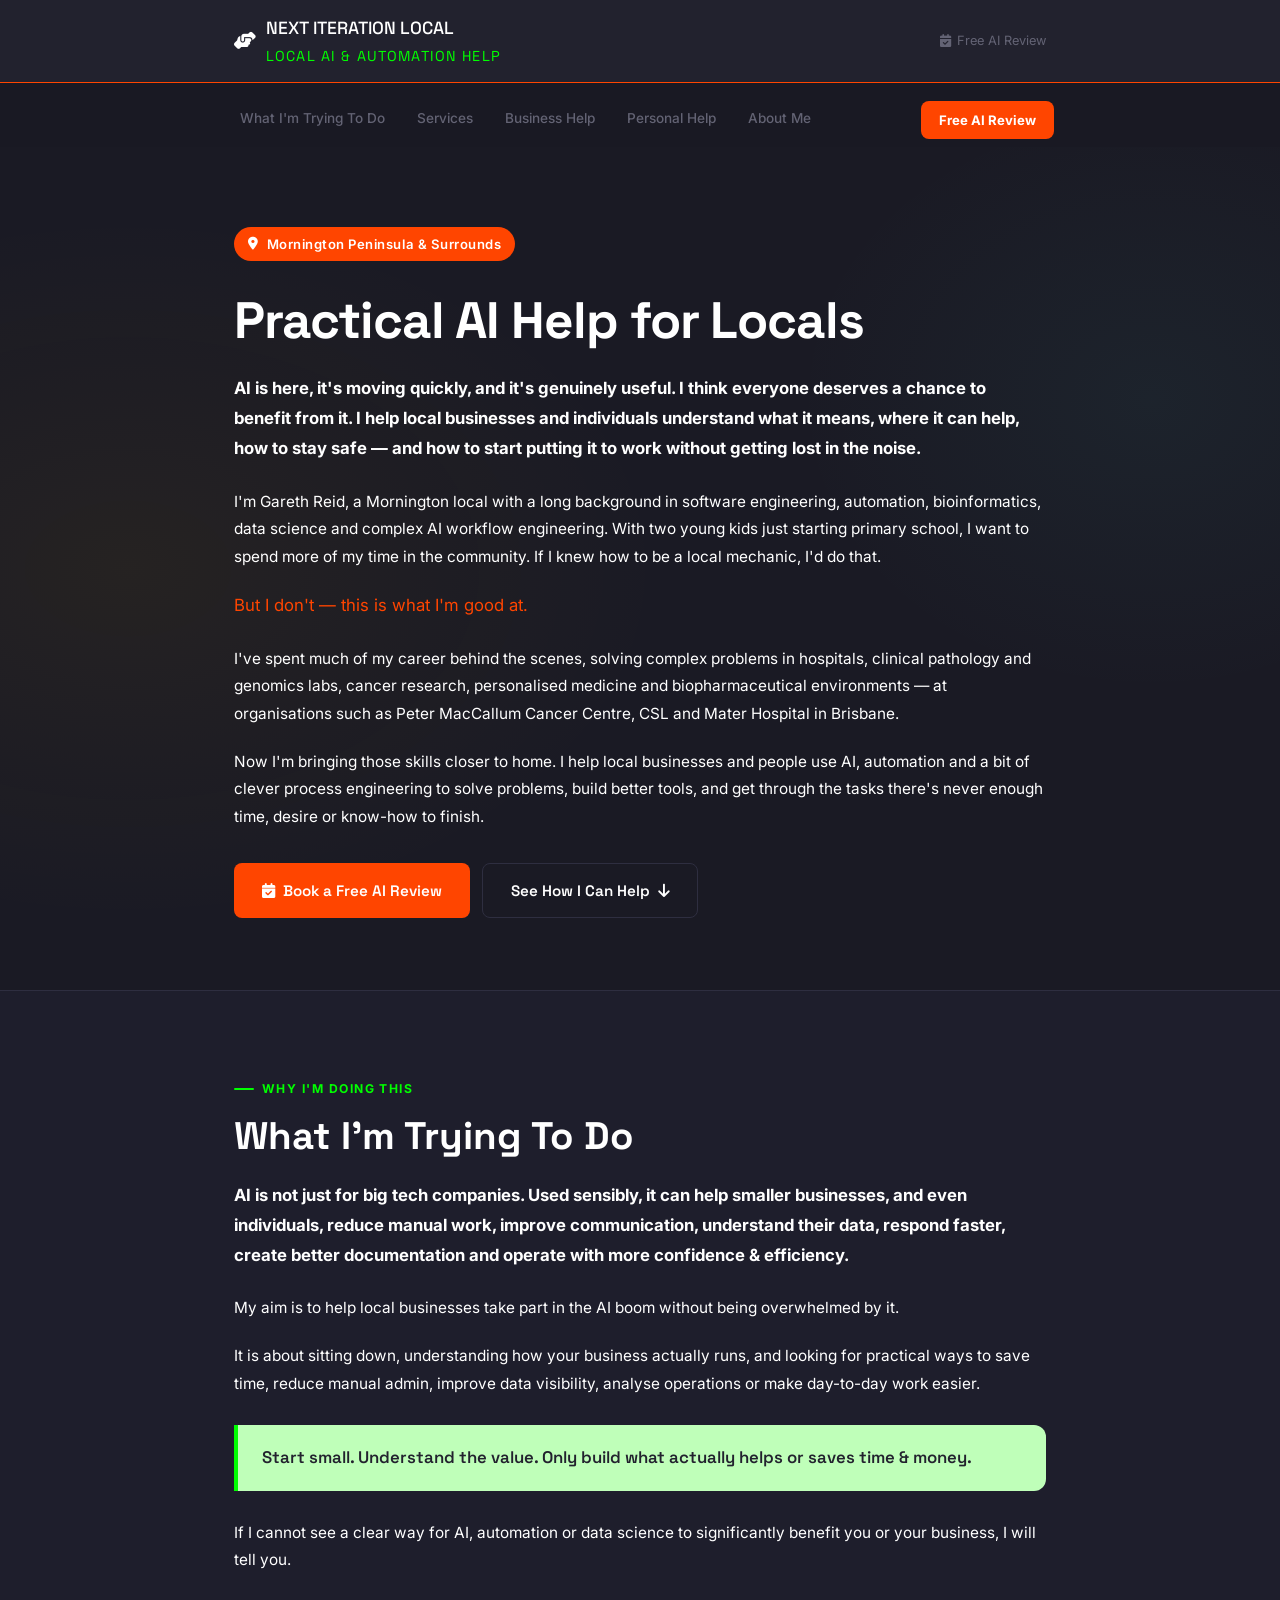
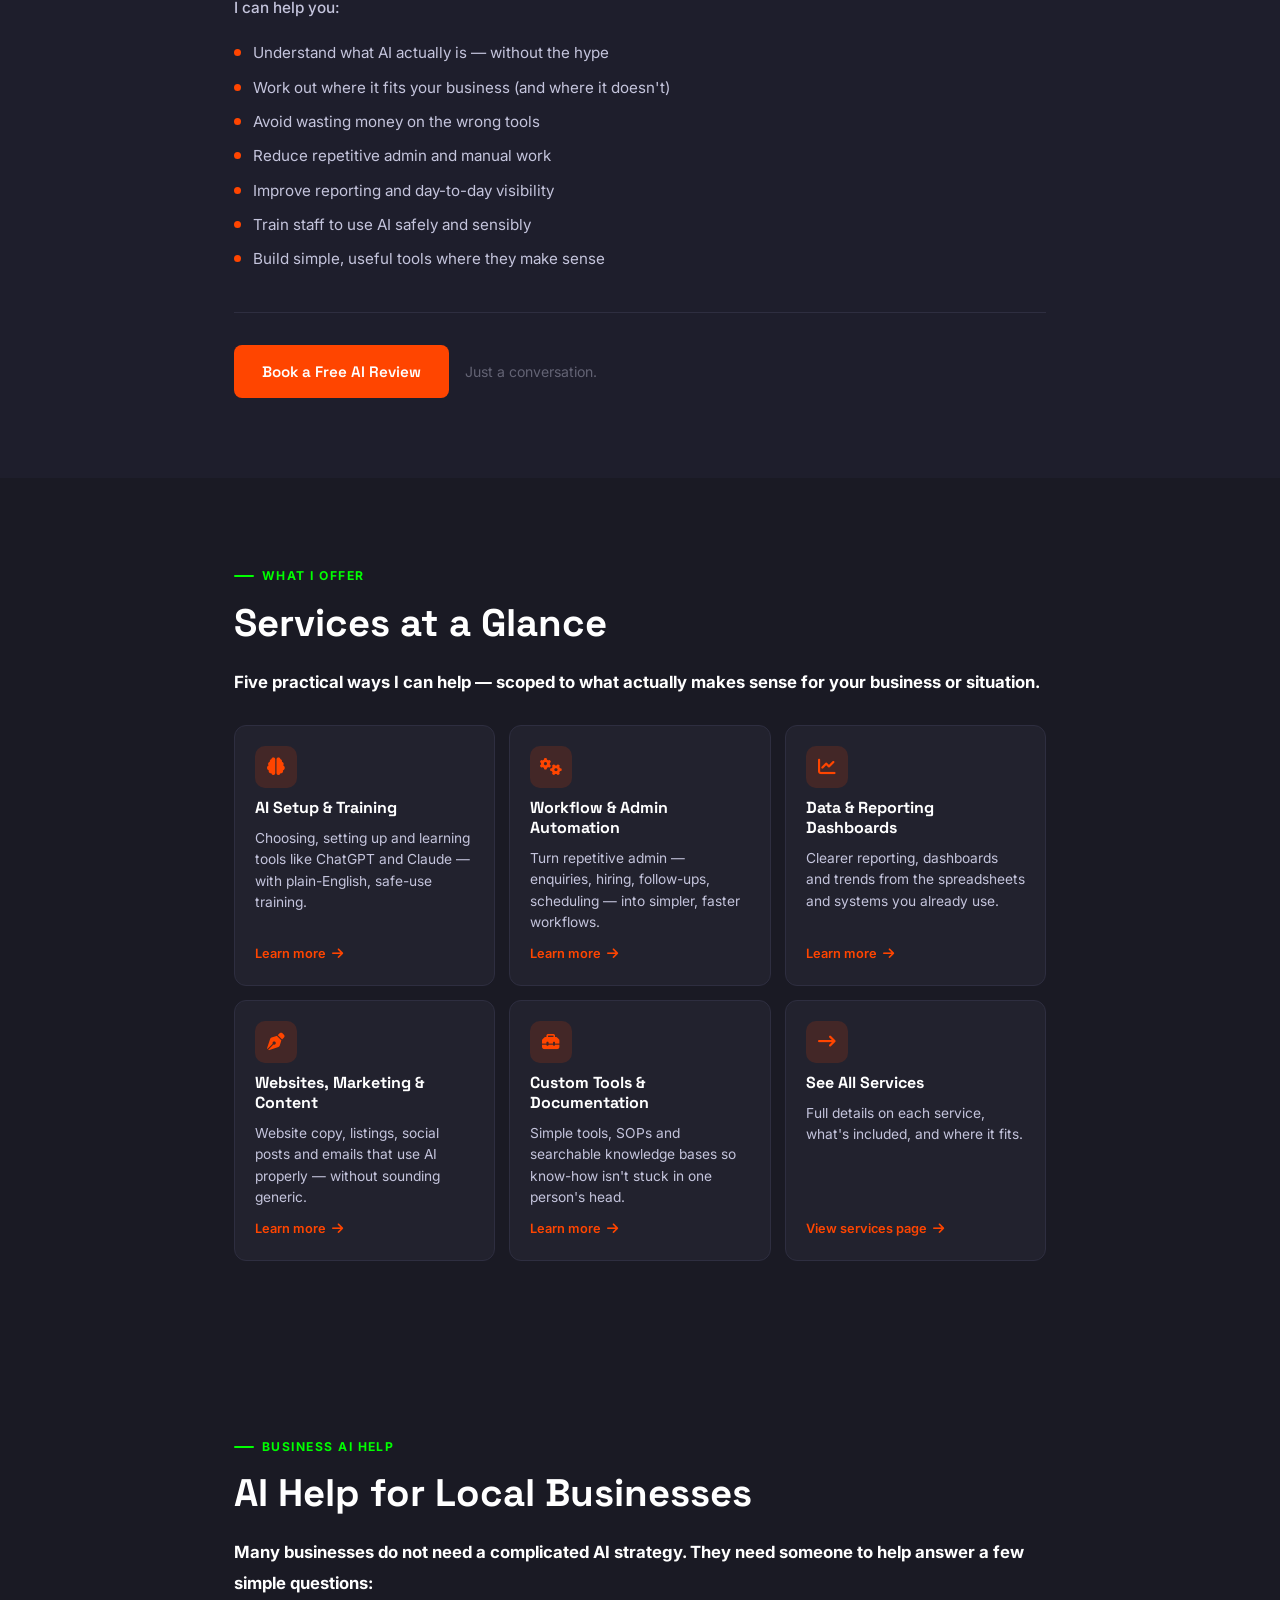
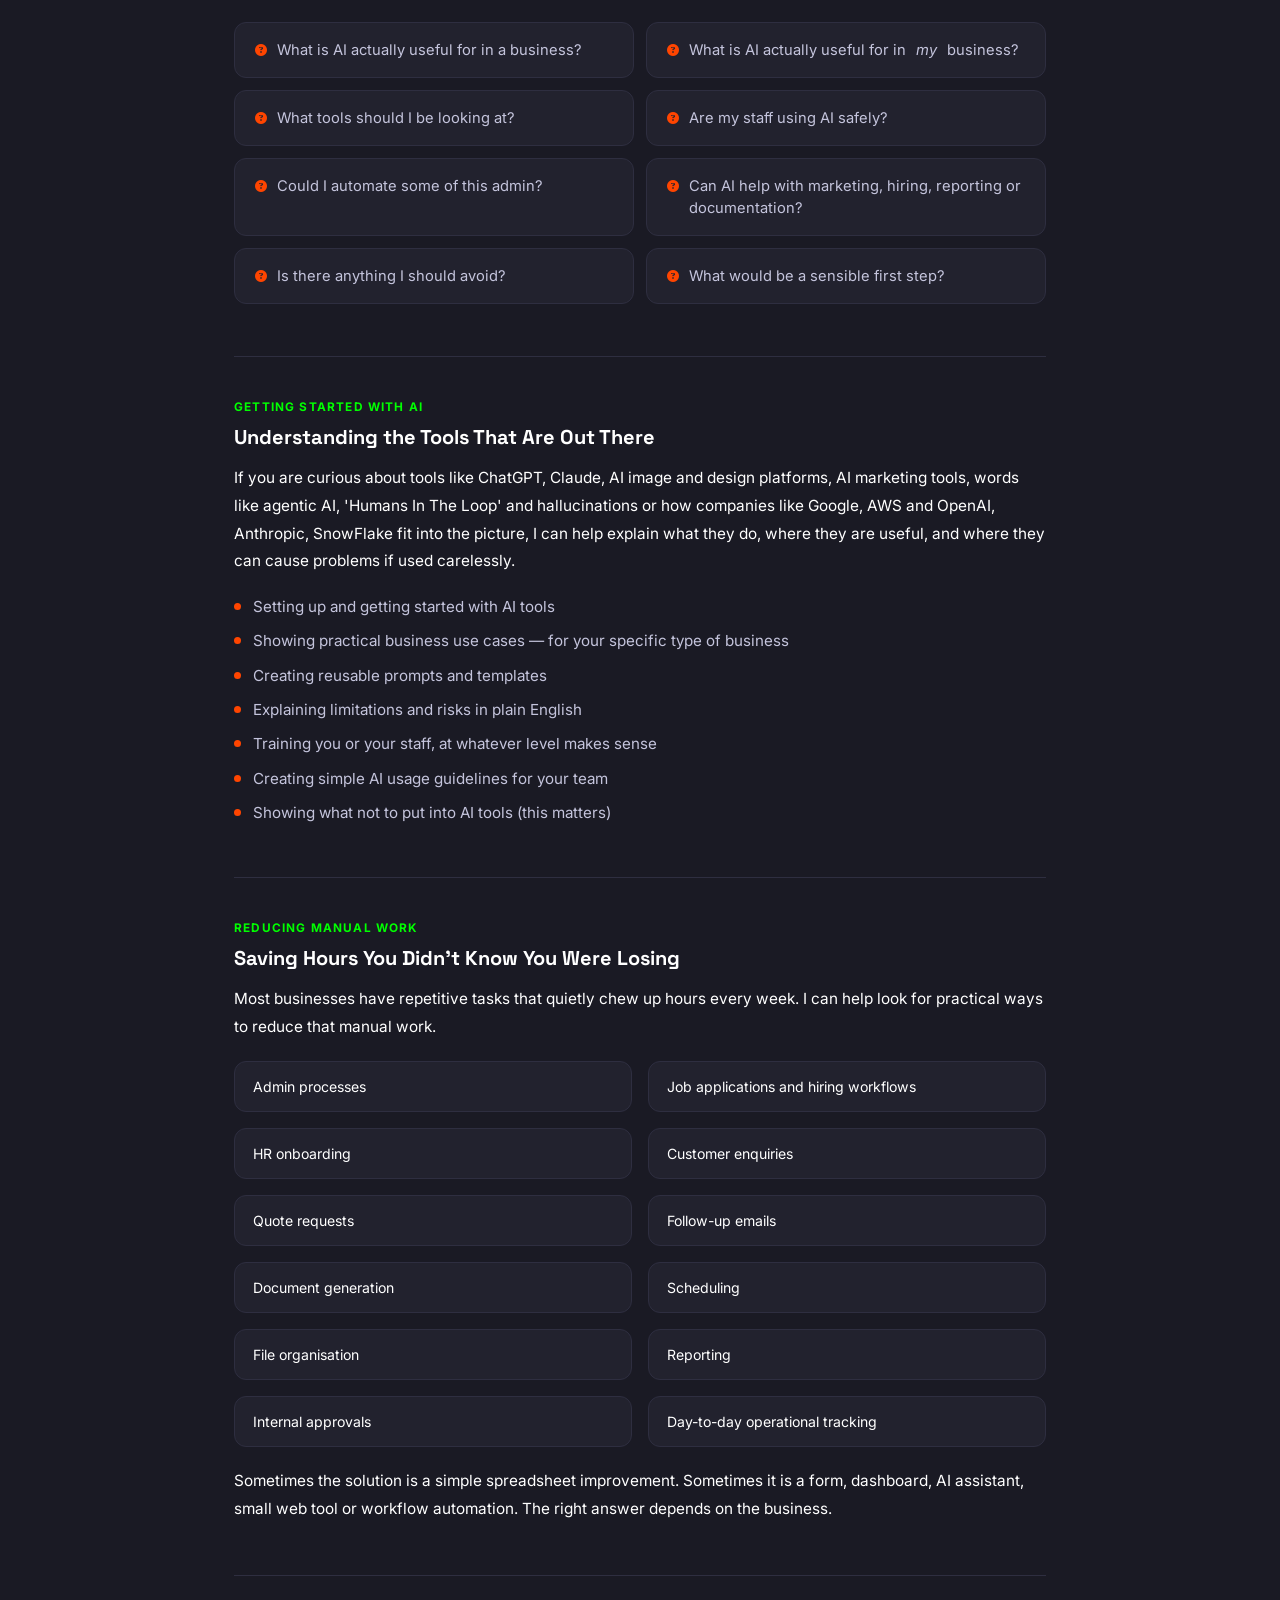
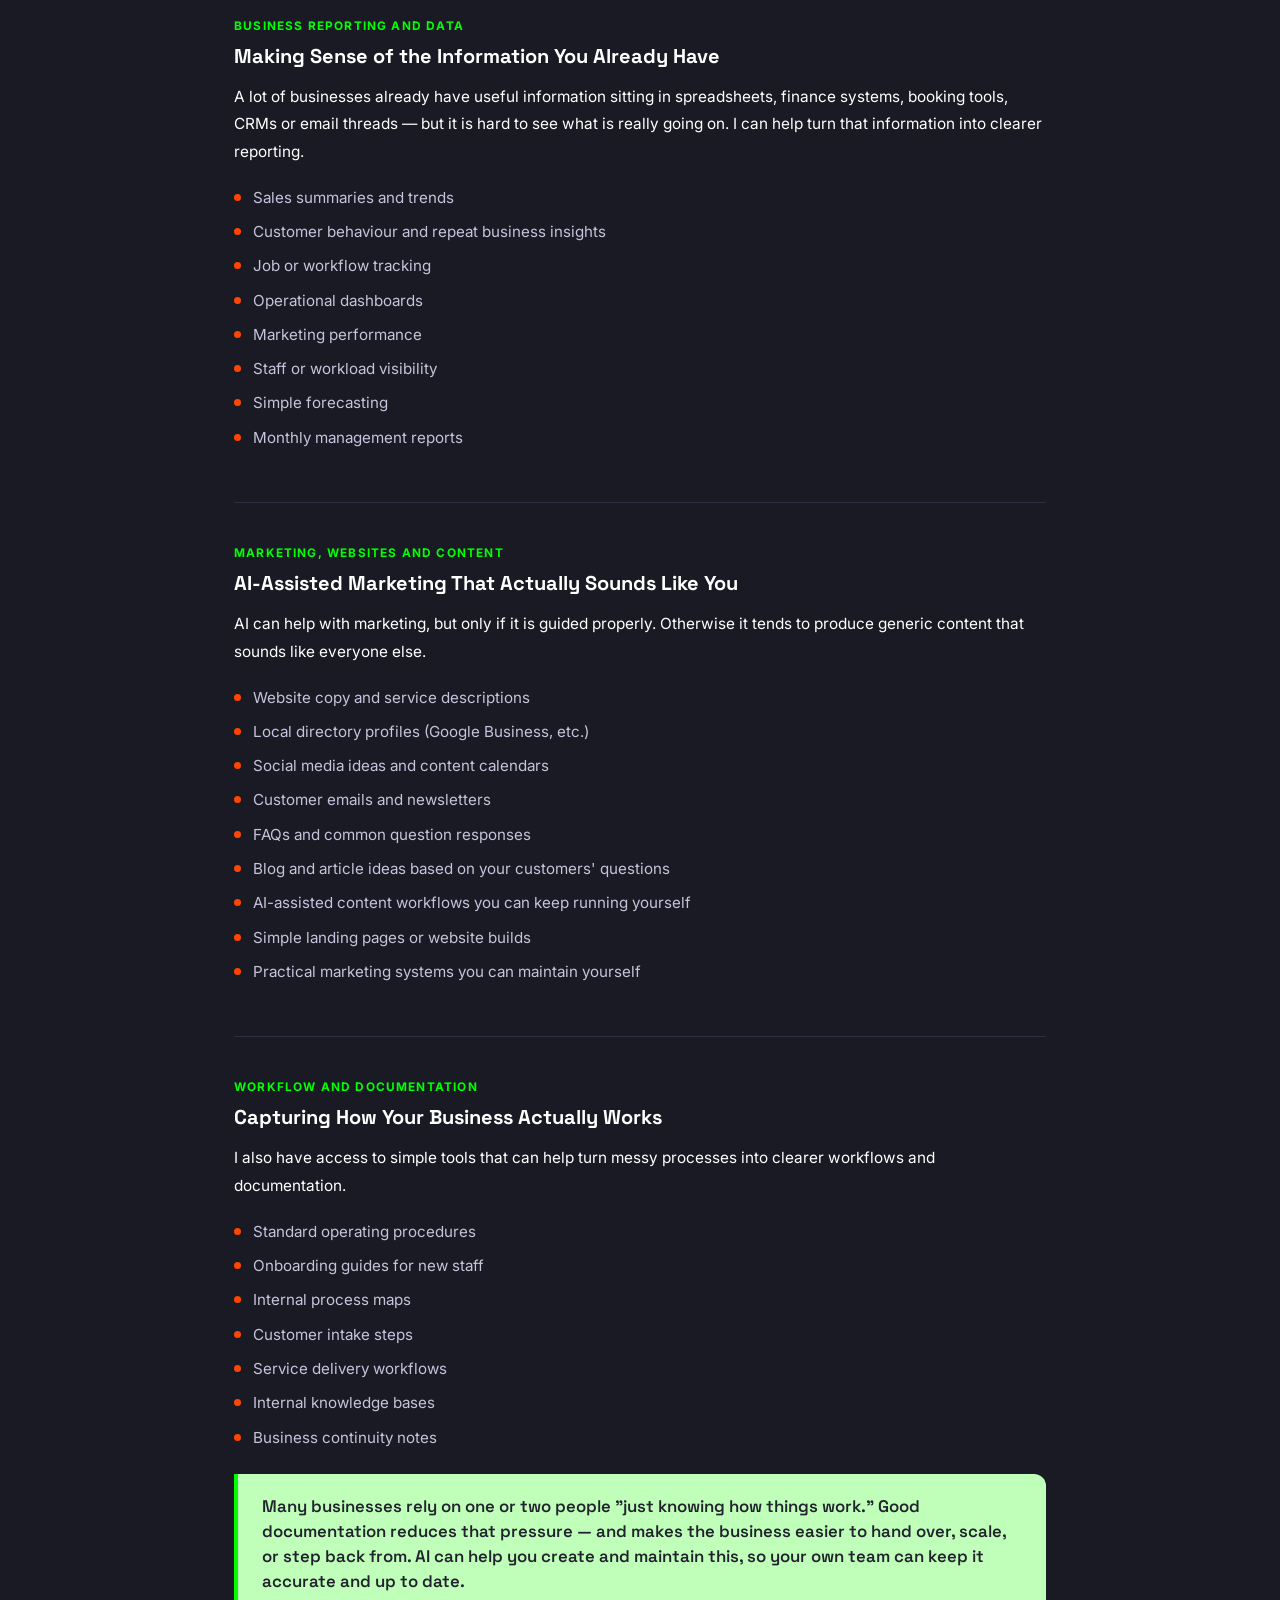
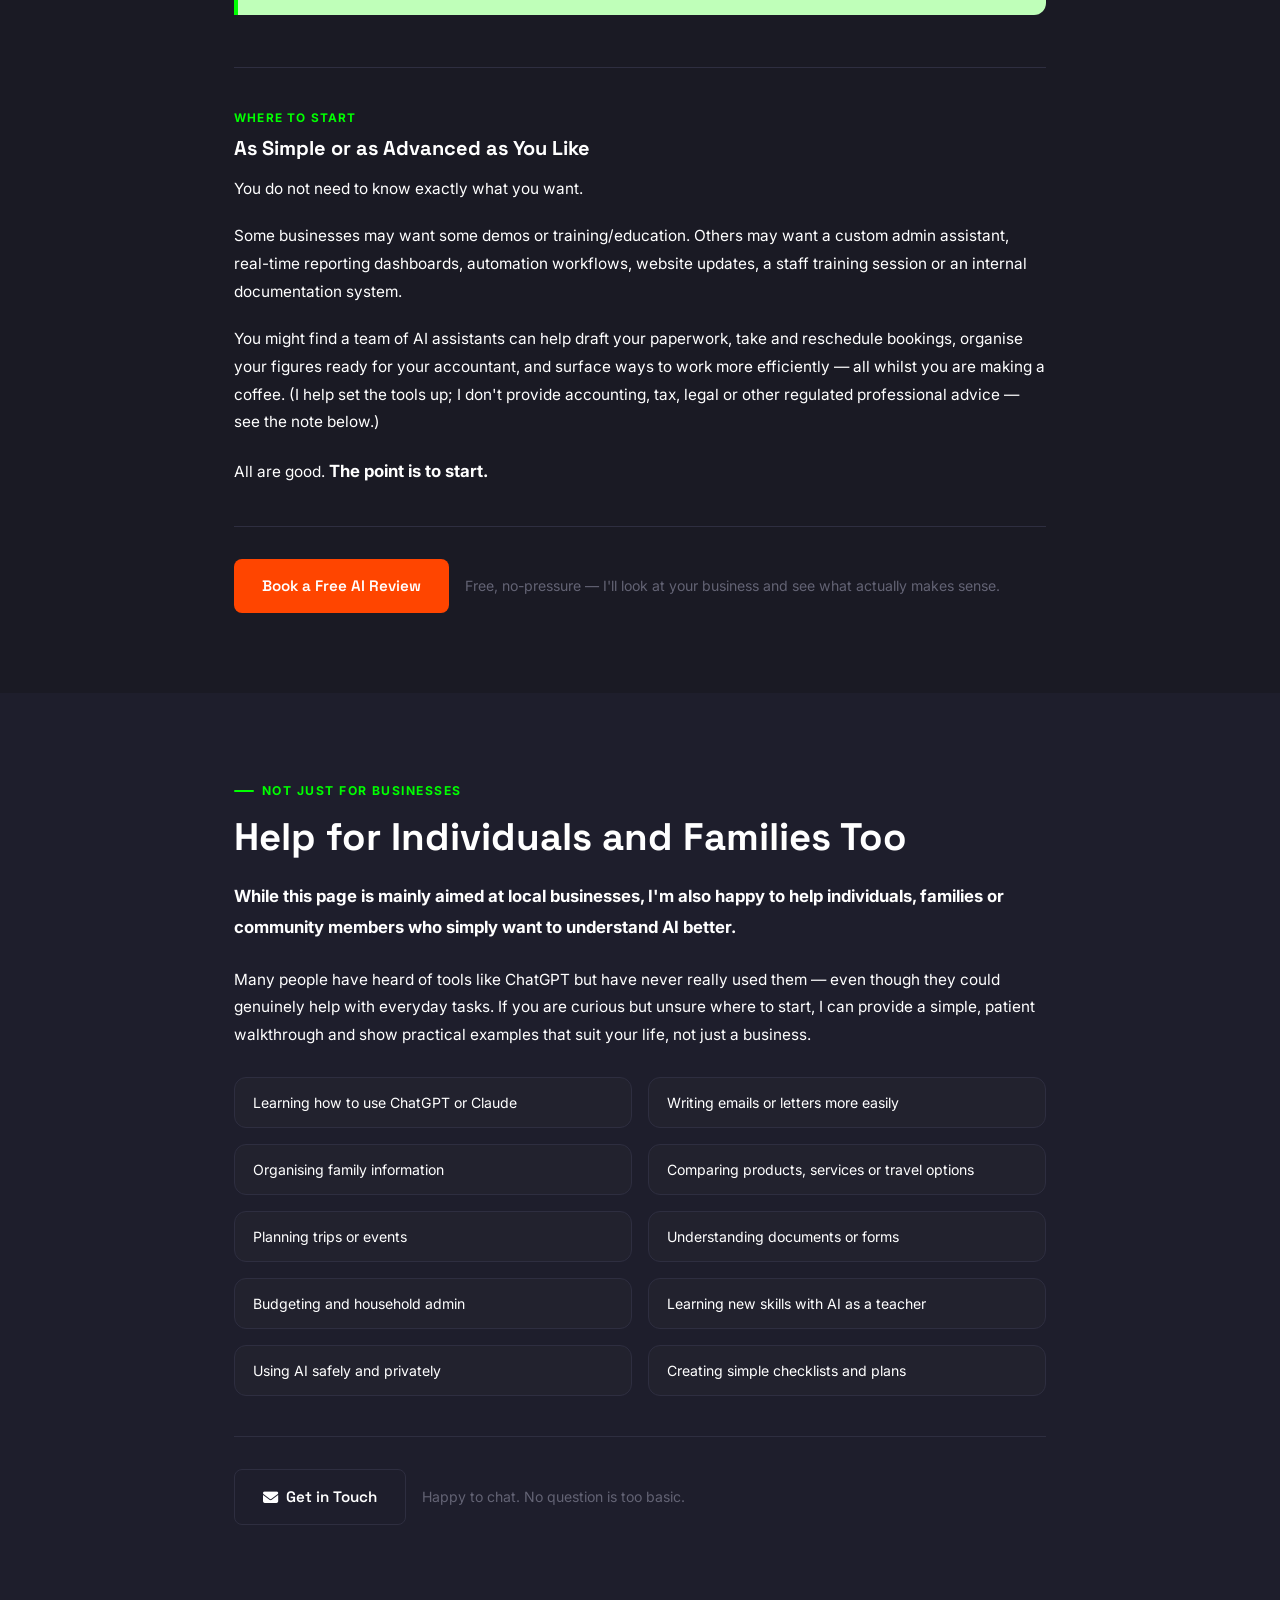
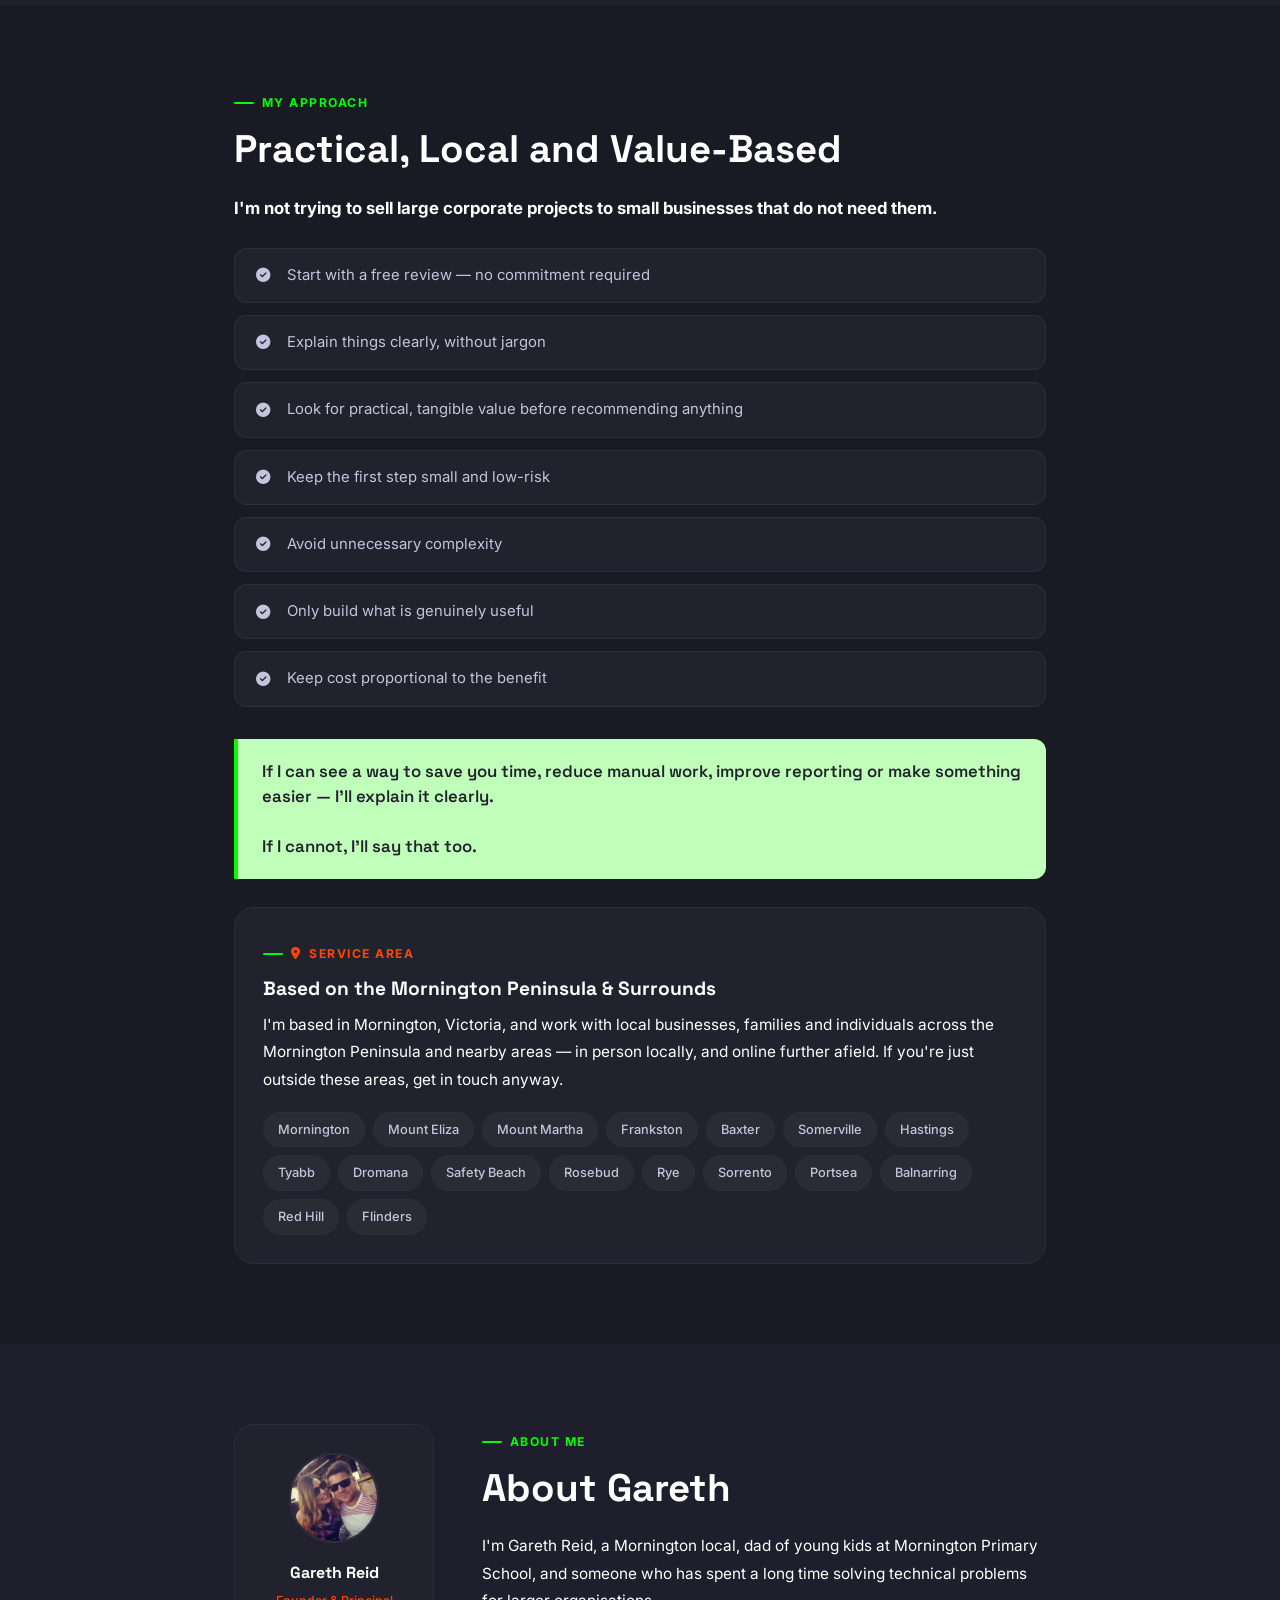
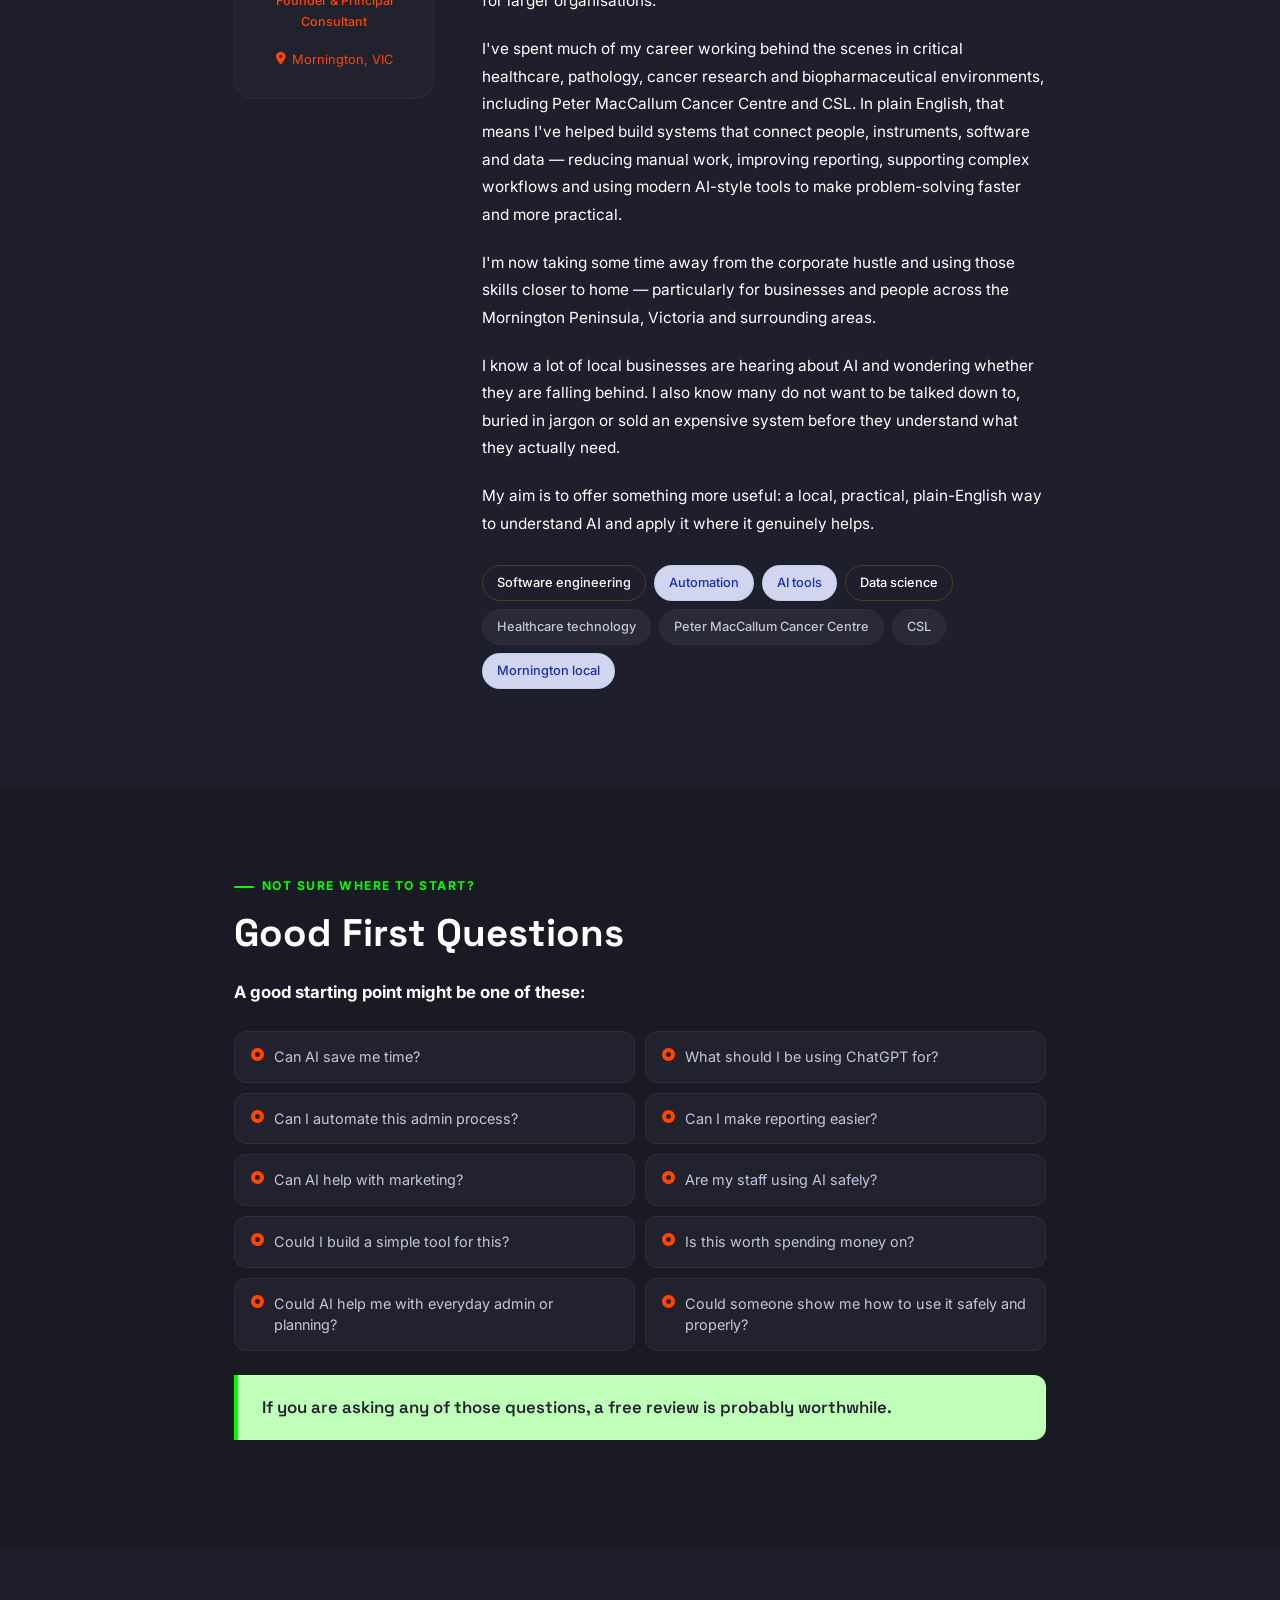
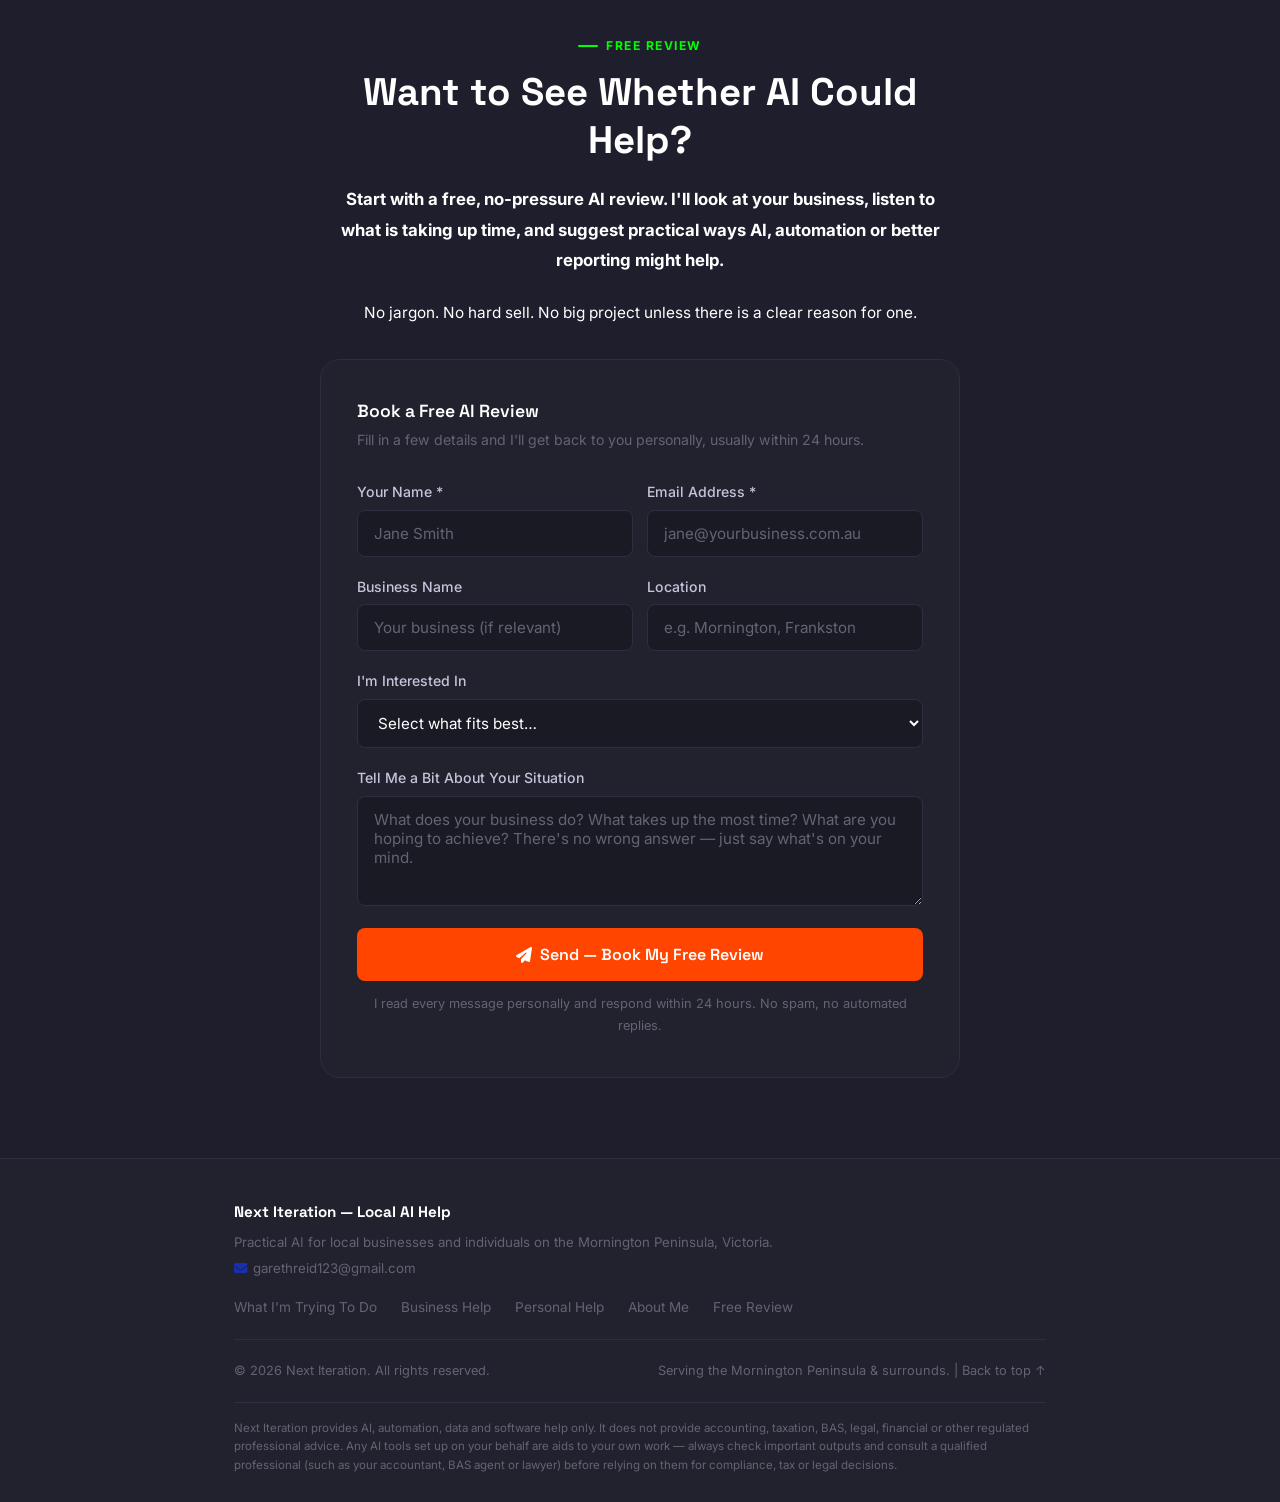
==== commit a45b8683: "AI review number 1" ====
--- a/index.html
+++ b/index.html
@@ -104,8 +104,7 @@
           "Workflow Automation"
         ],
         "openingHours": "Mo-Fr 09:00-17:00",
-        "founder": { "@id": "https://local.next-iteration.com/#gareth" },
-        "sameAs": ["https://next-iteration.com"]
+        "founder": { "@id": "https://local.next-iteration.com/#gareth" }
       },
       {
         "@type": "Person",
@@ -197,7 +196,7 @@
       padding: 0 24px;
     }
 
-    /* ─── Top bar (brand + back link — no lab nav) ───────────────────────── */
+    /* ─── Top bar (brand + free-review link) ─────────────────────────────── */
     .top-bar {
       background: var(--card);
       border-bottom: 1px solid var(--main);
@@ -615,6 +614,88 @@
       flex-shrink: 0;
     }
 
+    /* ─── Compact services grid ──────────────────────────────────────────── */
+    .svc-grid {
+      display: grid;
+      grid-template-columns: repeat(3, 1fr);
+      gap: 14px;
+      margin: 28px 0 8px;
+    }
+
+    .svc-card {
+      display: flex;
+      flex-direction: column;
+      gap: 10px;
+      background: var(--card);
+      border: 1px solid var(--border);
+      border-radius: var(--radius);
+      padding: 20px 20px;
+      transition: border-color var(--transition), transform var(--transition);
+    }
+
+    .svc-card:hover { border-color: var(--main); transform: translateY(-2px); }
+
+    .svc-card .svc-ico {
+      width: 42px;
+      height: 42px;
+      border-radius: 10px;
+      display: flex;
+      align-items: center;
+      justify-content: center;
+      background: color-mix(in oklab, var(--main) 15%, transparent);
+      color: var(--main);
+      font-size: 1.1rem;
+      flex-shrink: 0;
+    }
+
+    .svc-card h3 {
+      font-size: 1rem;
+      font-weight: 700;
+      color: var(--white);
+    }
+
+    .svc-card p {
+      font-size: 0.86rem;
+      color: var(--light);
+      line-height: 1.55;
+    }
+
+    .svc-card .svc-more {
+      margin-top: auto;
+      font-size: 0.8rem;
+      font-weight: 600;
+      color: var(--main);
+      display: inline-flex;
+      align-items: center;
+      gap: 6px;
+    }
+
+    /* ─── Service area block ─────────────────────────────────────────────── */
+    .area-block {
+      background: var(--card);
+      border: 1px solid var(--border);
+      border-radius: var(--radius-lg);
+      padding: 28px 28px;
+      margin-top: 28px;
+    }
+
+    .area-towns {
+      display: flex;
+      flex-wrap: wrap;
+      gap: 8px;
+      margin-top: 18px;
+    }
+
+    .area-towns span {
+      padding: 6px 14px;
+      border-radius: 20px;
+      font-size: 0.8rem;
+      font-weight: 500;
+      background: rgba(255,255,255,0.04);
+      color: var(--light);
+      border: 1px solid var(--border);
+    }
+
     /* ─── Section CTA (repeated after major sections) ────────────────────── */
     .section-cta {
       margin-top: 40px;
@@ -850,6 +931,7 @@
     /* ─── Responsive ─────────────────────────────────────────────────────── */
     @media (max-width: 768px) {
       .section { padding: 60px 0; }
+      .svc-grid { grid-template-columns: 1fr; }
       .question-grid { grid-template-columns: 1fr; }
       .questions-grid { grid-template-columns: 1fr; }
       .two-col { grid-template-columns: 1fr; }
@@ -897,7 +979,7 @@
     }
   </style>
 
-  <!-- ─── Top bar (brand only — no lab consulting nav) ─────────────────────── -->
+  <!-- ─── Top bar (brand + free-review link) ───────────────────────────────── -->
   <header class="top-bar" role="banner">
     <div class="top-bar-inner">
       <a href="/" class="top-bar-brand" aria-label="Next Iteration — Local AI Help, home">
@@ -907,9 +989,9 @@
           <span class="hl">Local AI & Automation Help</span>
         </div>
       </a>
-      <a href="https://next-iteration.com" class="top-bar-back" rel="noopener">
-        <i class="fa-solid fa-arrow-left" aria-hidden="true"></i>
-        <span>Back to Lab Consulting Site</span>
+      <a href="#get-started" class="top-bar-back">
+        <i class="fa-solid fa-calendar-check" aria-hidden="true"></i>
+        <span>Free AI Review</span>
       </a>
     </div>
   </header>
@@ -918,10 +1000,10 @@
   <div class="quick-links-wrap">
     <nav class="quick-links" aria-label="Page sections">
       <a href="#what-im-trying-to-do">What I'm Trying To Do</a>
+      <a href="#services">Services</a>
       <a href="#business-help">Business Help</a>
       <a href="#personal-help">Personal Help</a>
       <a href="#about-gareth">About Me</a>
-      <a href="/services/">Services</a>
       <a href="#get-started" class="ql-cta">Free AI Review</a>
     </nav>
   </div>
@@ -936,36 +1018,30 @@
         </div>
         <h1>Practical AI Help for Locals</h1>
         <p class="lead">
-          AI is here. Its moving quickly. It's brilliant. And I think everyone should have a chance to cash in. 
-          I want to help businesses & individuals understand: what it means, where it can help, how to protect 
-          ourselves and our children from it AND 
-          how to start getting it working for ourselves without getting lost in the minefield.
+          AI is here, it's moving quickly, and it's genuinely useful. I think everyone deserves a chance to
+          benefit from it. I help local businesses and individuals understand what it means, where it can help,
+          how to stay safe — and how to start putting it to work without getting lost in the noise.
         </p>
         <p class="body-text">
-          I'm Gareth Reid, a Mornington local with a long background in software engineering, 
-          automation, bioinforatics & data science, AI and complex workflow engineering. With the  
-          With 2 young kids, just starting primary school, I want to be IN the community more. 
-          If I knew how to be a local mechanic I would do that. 
+          I'm Gareth Reid, a Mornington local with a long background in software engineering, automation,
+          bioinformatics, data science and complex AI workflow engineering. With two young kids just starting
+          primary school, I want to spend more of my time in the community. If I knew how to be a local
+          mechanic, I'd do that.
         </p>
         <p class="lead2">
-            But I dont. 
+          But I don't — this is what I'm good at.
         </p>
         <p class="body-text">
-          I've spent much of my career working behind the scenes building solutions to complex problems in 
-          hospitals, clinical pathology & genomics labs, cancer research, personalised medicine and the 'businesslike' 
-          biopharmaceutical environments -
-          at companies such as Peter MacCallum Cancer Centre, CSL and Mater Hospital in Brisbane.  
+          I've spent much of my career behind the scenes, solving complex problems in hospitals, clinical
+          pathology and genomics labs, cancer research, personalised medicine and biopharmaceutical
+          environments — at organisations such as Peter MacCallum Cancer Centre, CSL and Mater Hospital in
+          Brisbane.
         </p>
         <p class="body-text">
-          Now im hoping to avoid the city and ply my trade in my local area - solving, supporting, 
-           training and helping
-           anyone who wants to see what's possible using A.I, Automation and a bit of clever process engineering to 
-           assist our businesses AND ourselves, to<span>
-           solve complex problems; build better solutions, create and power new apps and 
-           generally; complete tasks that we don't have the time, desire, ability OR know-how, to complete 
-           ourselves.</span>
+          Now I'm bringing those skills closer to home. I help local businesses and people use AI, automation
+          and a bit of clever process engineering to solve problems, build better tools, and get through the
+          tasks there's never enough time, desire or know-how to finish.
         </p>
-        <p class="lead"></p>
         <div class="hero-actions">
           <a href="#get-started" class="btn btn-primary">
             <i class="fa-solid fa-calendar-check" aria-hidden="true"></i> Book a Free AI Review
@@ -999,8 +1075,8 @@
           Start small. Understand the value. Only build what actually helps or saves time & money.
         </div>
 
-        <p class="body-text">If I cannot see a clear way for AI, automation or data science to significantly 
-          benifit you or your business, I will tell you. 
+        <p class="body-text">If I cannot see a clear way for AI, automation or data science to significantly
+          benefit you or your business, I will tell you.
           </p>
 
         <p class="body-text" style="color: var(--light); font-weight: 500;">I can help you:</p>
@@ -1022,6 +1098,56 @@
     </div>
   </section>
 
+  <!-- ─── Services (compact overview) ──────────────────────────────────────── -->
+  <section class="section" id="services">
+    <div class="container">
+      <div class="reveal">
+        <div class="section-label">What I Offer</div>
+        <h2 class="section-title">Services at a Glance</h2>
+        <p class="lead">Five practical ways I can help — scoped to what actually makes sense for your business or situation.</p>
+
+        <div class="svc-grid">
+          <a class="svc-card" href="/services/#ai-training">
+            <div class="svc-ico"><i class="fa-solid fa-brain" aria-hidden="true"></i></div>
+            <h3>AI Setup &amp; Training</h3>
+            <p>Choosing, setting up and learning tools like ChatGPT and Claude — with plain-English, safe-use training.</p>
+            <span class="svc-more">Learn more <i class="fa-solid fa-arrow-right" aria-hidden="true"></i></span>
+          </a>
+          <a class="svc-card" href="/services/#automation">
+            <div class="svc-ico"><i class="fa-solid fa-gears" aria-hidden="true"></i></div>
+            <h3>Workflow &amp; Admin Automation</h3>
+            <p>Turn repetitive admin — enquiries, hiring, follow-ups, scheduling — into simpler, faster workflows.</p>
+            <span class="svc-more">Learn more <i class="fa-solid fa-arrow-right" aria-hidden="true"></i></span>
+          </a>
+          <a class="svc-card" href="/services/#data-reporting">
+            <div class="svc-ico"><i class="fa-solid fa-chart-line" aria-hidden="true"></i></div>
+            <h3>Data &amp; Reporting Dashboards</h3>
+            <p>Clearer reporting, dashboards and trends from the spreadsheets and systems you already use.</p>
+            <span class="svc-more">Learn more <i class="fa-solid fa-arrow-right" aria-hidden="true"></i></span>
+          </a>
+          <a class="svc-card" href="/services/#marketing">
+            <div class="svc-ico"><i class="fa-solid fa-pen-nib" aria-hidden="true"></i></div>
+            <h3>Websites, Marketing &amp; Content</h3>
+            <p>Website copy, listings, social posts and emails that use AI properly — without sounding generic.</p>
+            <span class="svc-more">Learn more <i class="fa-solid fa-arrow-right" aria-hidden="true"></i></span>
+          </a>
+          <a class="svc-card" href="/services/#custom-tools">
+            <div class="svc-ico"><i class="fa-solid fa-toolbox" aria-hidden="true"></i></div>
+            <h3>Custom Tools &amp; Documentation</h3>
+            <p>Simple tools, SOPs and searchable knowledge bases so know-how isn't stuck in one person's head.</p>
+            <span class="svc-more">Learn more <i class="fa-solid fa-arrow-right" aria-hidden="true"></i></span>
+          </a>
+          <a class="svc-card" href="/services/" style="justify-content: center; align-items: flex-start;">
+            <div class="svc-ico" style="background: color-mix(in oklab, var(--main2) 15%, transparent); color: var(--main2);"><i class="fa-solid fa-arrow-right-long" aria-hidden="true"></i></div>
+            <h3>See All Services</h3>
+            <p>Full details on each service, what's included, and where it fits.</p>
+            <span class="svc-more" style="color: var(--main2);">View services page <i class="fa-solid fa-arrow-right" aria-hidden="true"></i></span>
+          </a>
+        </div>
+      </div>
+    </div>
+  </section>
+
   <!-- ─── Business Help ─────────────────────────────────────────────────────── -->
   <section class="section" id="business-help">
     <div class="container">
@@ -1048,7 +1174,7 @@
         <div class="subsection-label">Getting Started with AI</div>
         <h3>Understanding the Tools That Are Out There</h3>
         <p class="body-text">If you are curious about tools like ChatGPT, Claude, AI image and design platforms, AI marketing 
-          tools, words like agentic AI, 'Humans In The Loop' and hullucinations or how companies like Google, AWS and OpenAI, 
+          tools, words like agentic AI, 'Humans In The Loop' and hallucinations or how companies like Google, AWS and OpenAI,
           Anthropic, SnowFlake
            fit into the picture, I can help explain what they do, where they are useful, and where they can cause problems 
            if used carelessly.</p>
@@ -1136,9 +1262,9 @@
           <li>Business continuity notes</li>
         </ul>
         <div class="highlight-box" style="margin-top: 24px;">
-          Many businesses rely on one or two people "just knowing how things work." Good documentation reduces 
-          that pressure — and makes the business easier to hand over, scale, or step back from. AI can create and maintain this 
-          for you - to any level of compliance you require. 
+          Many businesses rely on one or two people "just knowing how things work." Good documentation reduces
+          that pressure — and makes the business easier to hand over, scale, or step back from. AI can help you
+          create and maintain this, so your own team can keep it accurate and up to date.
         </div>
       </div>
 
@@ -1147,12 +1273,13 @@
         <div class="subsection-label">Where to Start</div>
         <h3>As Simple or as Advanced as You Like</h3>
         <p class="body-text">You do not need to know exactly what you want.</p>
-        <p class="body-text">Some businesses may want some demos or training/eduction.
-          Others may want a custom admin team, real-time reporting dashboards, automation workflows, 
-          website updates, staff training session or internal documentation system.</p>
-          <p class="body-text">You may find a team of specially trained AI agents can prepare and submit 
-            your BAS, take & reschedule bookings, reshuffle the christmas party budget based on resultant tax bill, 
-            all whilst analysing operations and proposing ways optimise. All whilst you are makng a coffee.</p>
+        <p class="body-text">Some businesses may want some demos or training/education.
+          Others may want a custom admin assistant, real-time reporting dashboards, automation workflows,
+          website updates, a staff training session or an internal documentation system.</p>
+          <p class="body-text">You might find a team of AI assistants can help draft your paperwork,
+            take and reschedule bookings, organise your figures ready for your accountant, and surface
+            ways to work more efficiently — all whilst you are making a coffee. (I help set the tools up;
+            I don't provide accounting, tax, legal or other regulated professional advice — see the note below.)</p>
 
         <p class="body-text">All are good. <span class="lead">The point is to start.</span>
           </p>
@@ -1160,7 +1287,7 @@
 
       <div class="section-cta reveal">
         <a href="#get-started" class="btn btn-primary">Book a Free AI Review</a>
-        <p>Free, no-pressure — we'll look at your business and see what actually makes sense.</p>
+        <p>Free, no-pressure — I'll look at your business and see what actually makes sense.</p>
       </div>
     </div>
   </section>
@@ -1218,6 +1345,33 @@
         <div class="highlight-box" style="margin-top: 32px;">
           If I can see a way to save you time, reduce manual work, improve reporting or make something easier — I'll explain it clearly.<br /><br />
           If I cannot, I'll say that too.
+        </div>
+
+        <div class="area-block">
+          <div class="section-label" style="color: var(--main2);"><i class="fa-solid fa-location-dot" aria-hidden="true"></i> Service Area</div>
+          <h3 style="font-size: 1.2rem; font-weight: 700; color: var(--white); margin-bottom: 10px;">Based on the Mornington Peninsula &amp; Surrounds</h3>
+          <p class="body-text" style="margin-bottom: 0;">I'm based in Mornington, Victoria, and work with local businesses, families and individuals across the
+            Mornington Peninsula and nearby areas — in person locally, and online further afield. If you're just outside
+            these areas, get in touch anyway.</p>
+          <div class="area-towns">
+            <span>Mornington</span>
+            <span>Mount Eliza</span>
+            <span>Mount Martha</span>
+            <span>Frankston</span>
+            <span>Baxter</span>
+            <span>Somerville</span>
+            <span>Hastings</span>
+            <span>Tyabb</span>
+            <span>Dromana</span>
+            <span>Safety Beach</span>
+            <span>Rosebud</span>
+            <span>Rye</span>
+            <span>Sorrento</span>
+            <span>Portsea</span>
+            <span>Balnarring</span>
+            <span>Red Hill</span>
+            <span>Flinders</span>
+          </div>
         </div>
       </div>
     </div>
@@ -1394,9 +1548,15 @@
         </div>
       </div>
       <div class="local-footer-bottom">
-        <p>&copy; 2025 Next Iteration. All rights reserved.</p>
-        <p>Also offering <a href="/" style="color: var(--teal);">Lab Automation &amp; Technical Consulting</a> for life science laboratories. <span>|</span> <a href="#home" style="color: var(--muted);">Back to top ↑</a></p>
-      </div>
+        <p>&copy; 2026 Next Iteration. All rights reserved.</p>
+        <p>Serving the Mornington Peninsula &amp; surrounds. <span>|</span> <a href="#home" style="color: var(--muted);">Back to top ↑</a></p>
+      </div>
+      <p style="font-size: 0.72rem; color: var(--muted); line-height: 1.6; border-top: 1px solid var(--border); padding-top: 16px;">
+        Next Iteration provides AI, automation, data and software help only. It does not provide accounting, taxation,
+        BAS, legal, financial or other regulated professional advice. Any AI tools set up on your behalf are aids to
+        your own work — always check important outputs and consult a qualified professional (such as your accountant,
+        BAS agent or lawyer) before relying on them for compliance, tax or legal decisions.
+      </p>
     </div>
   </footer>
 
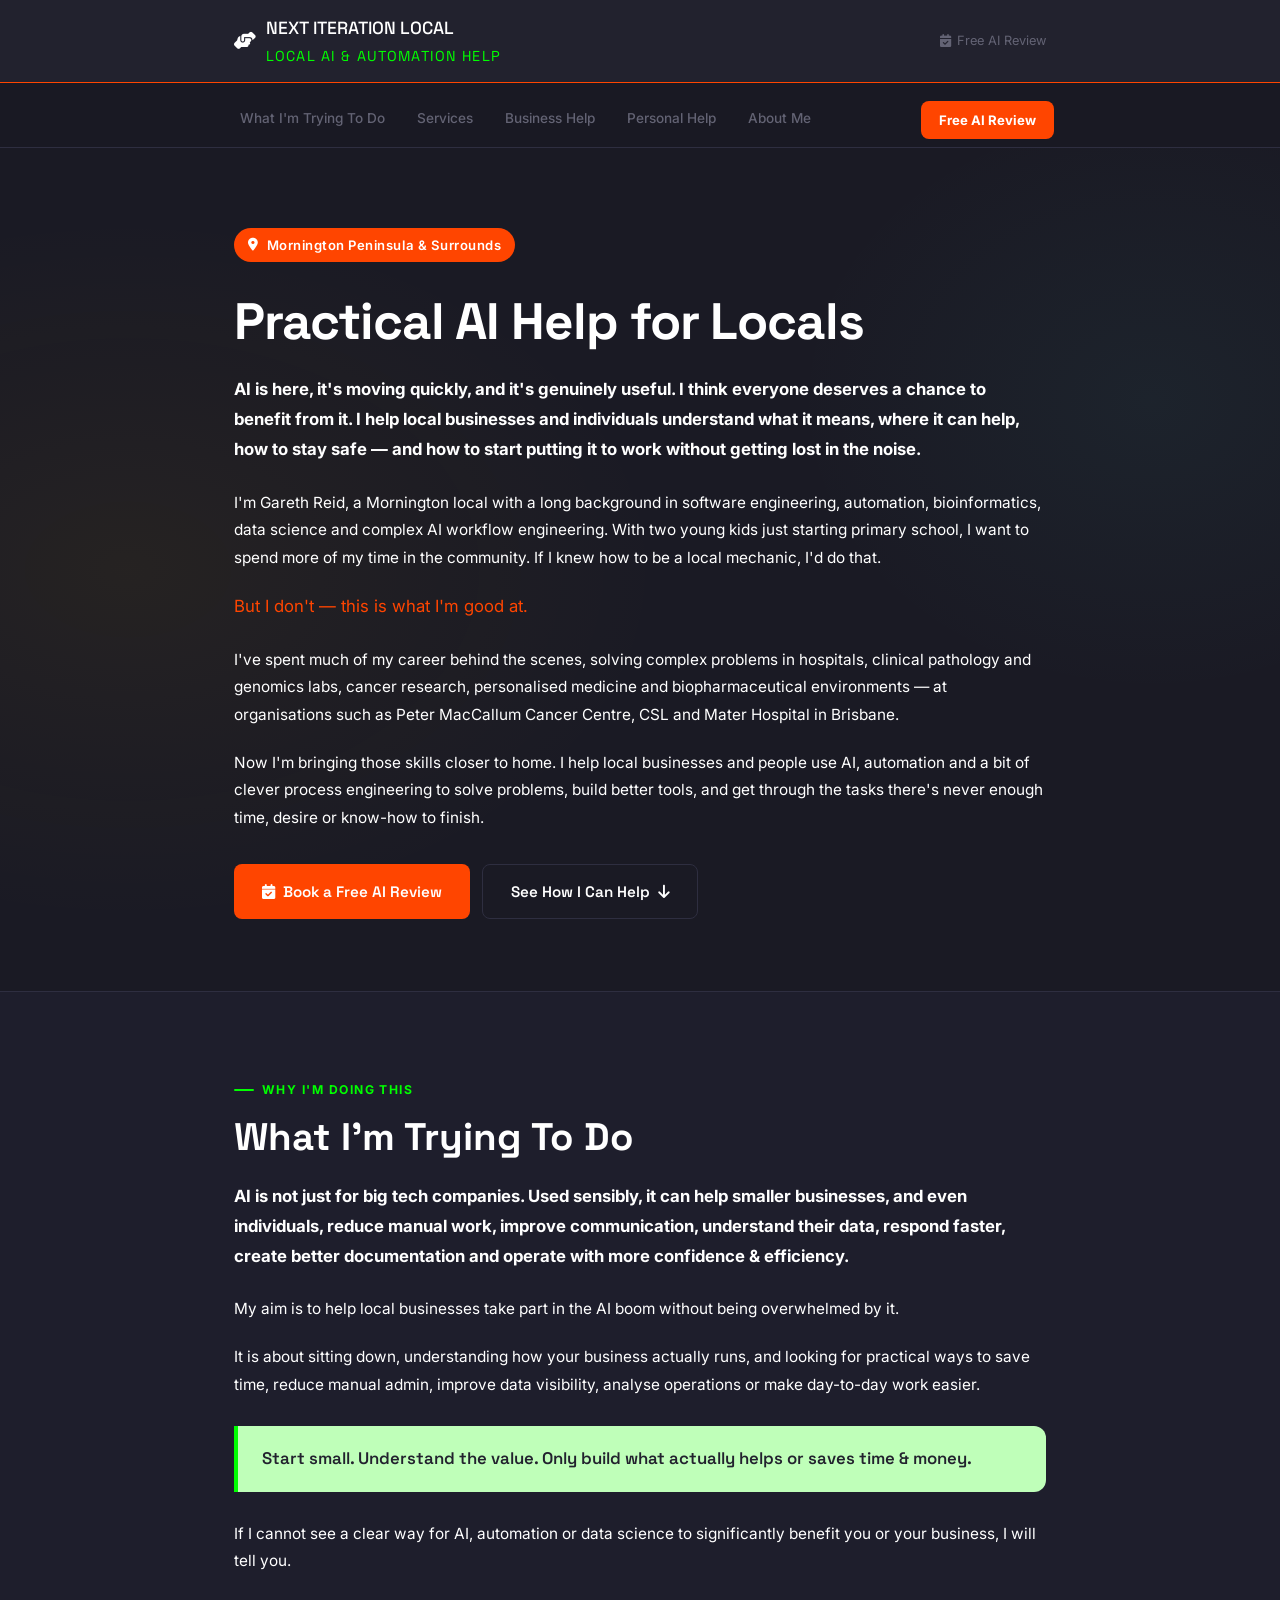
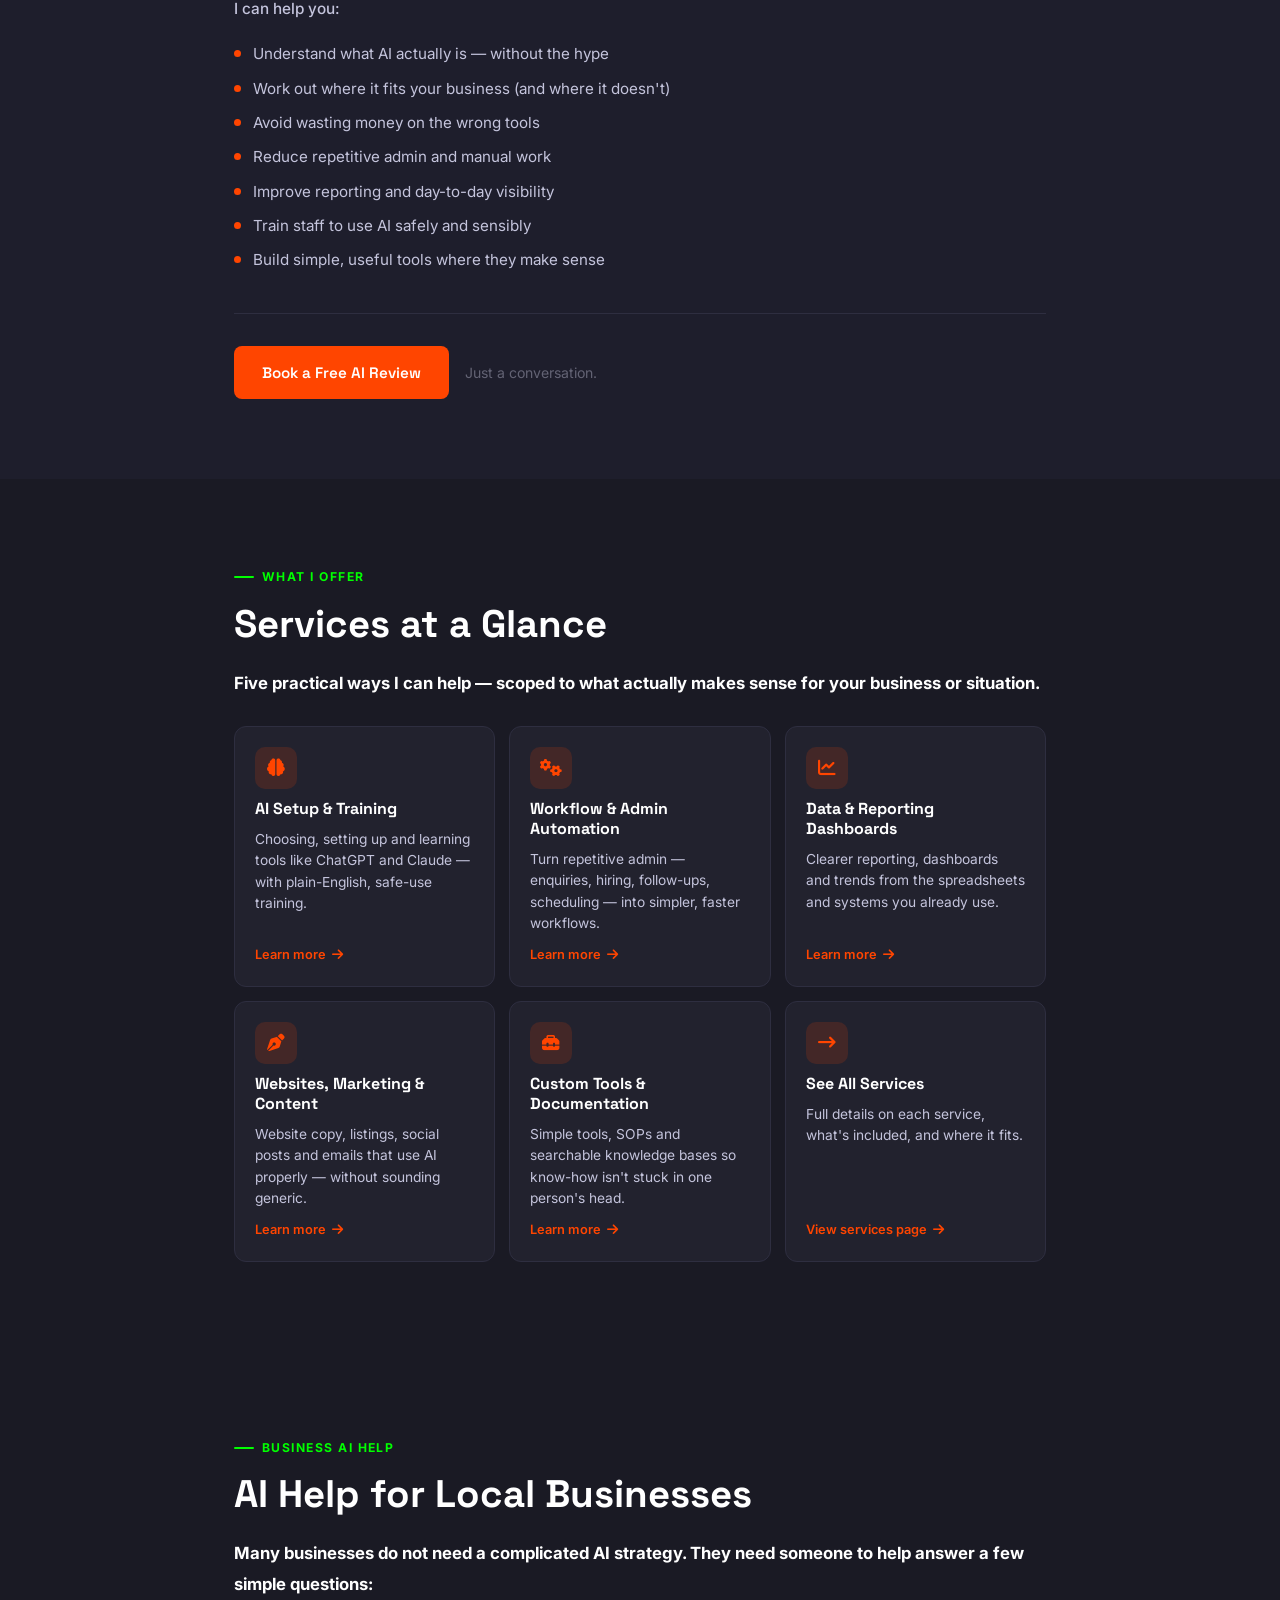
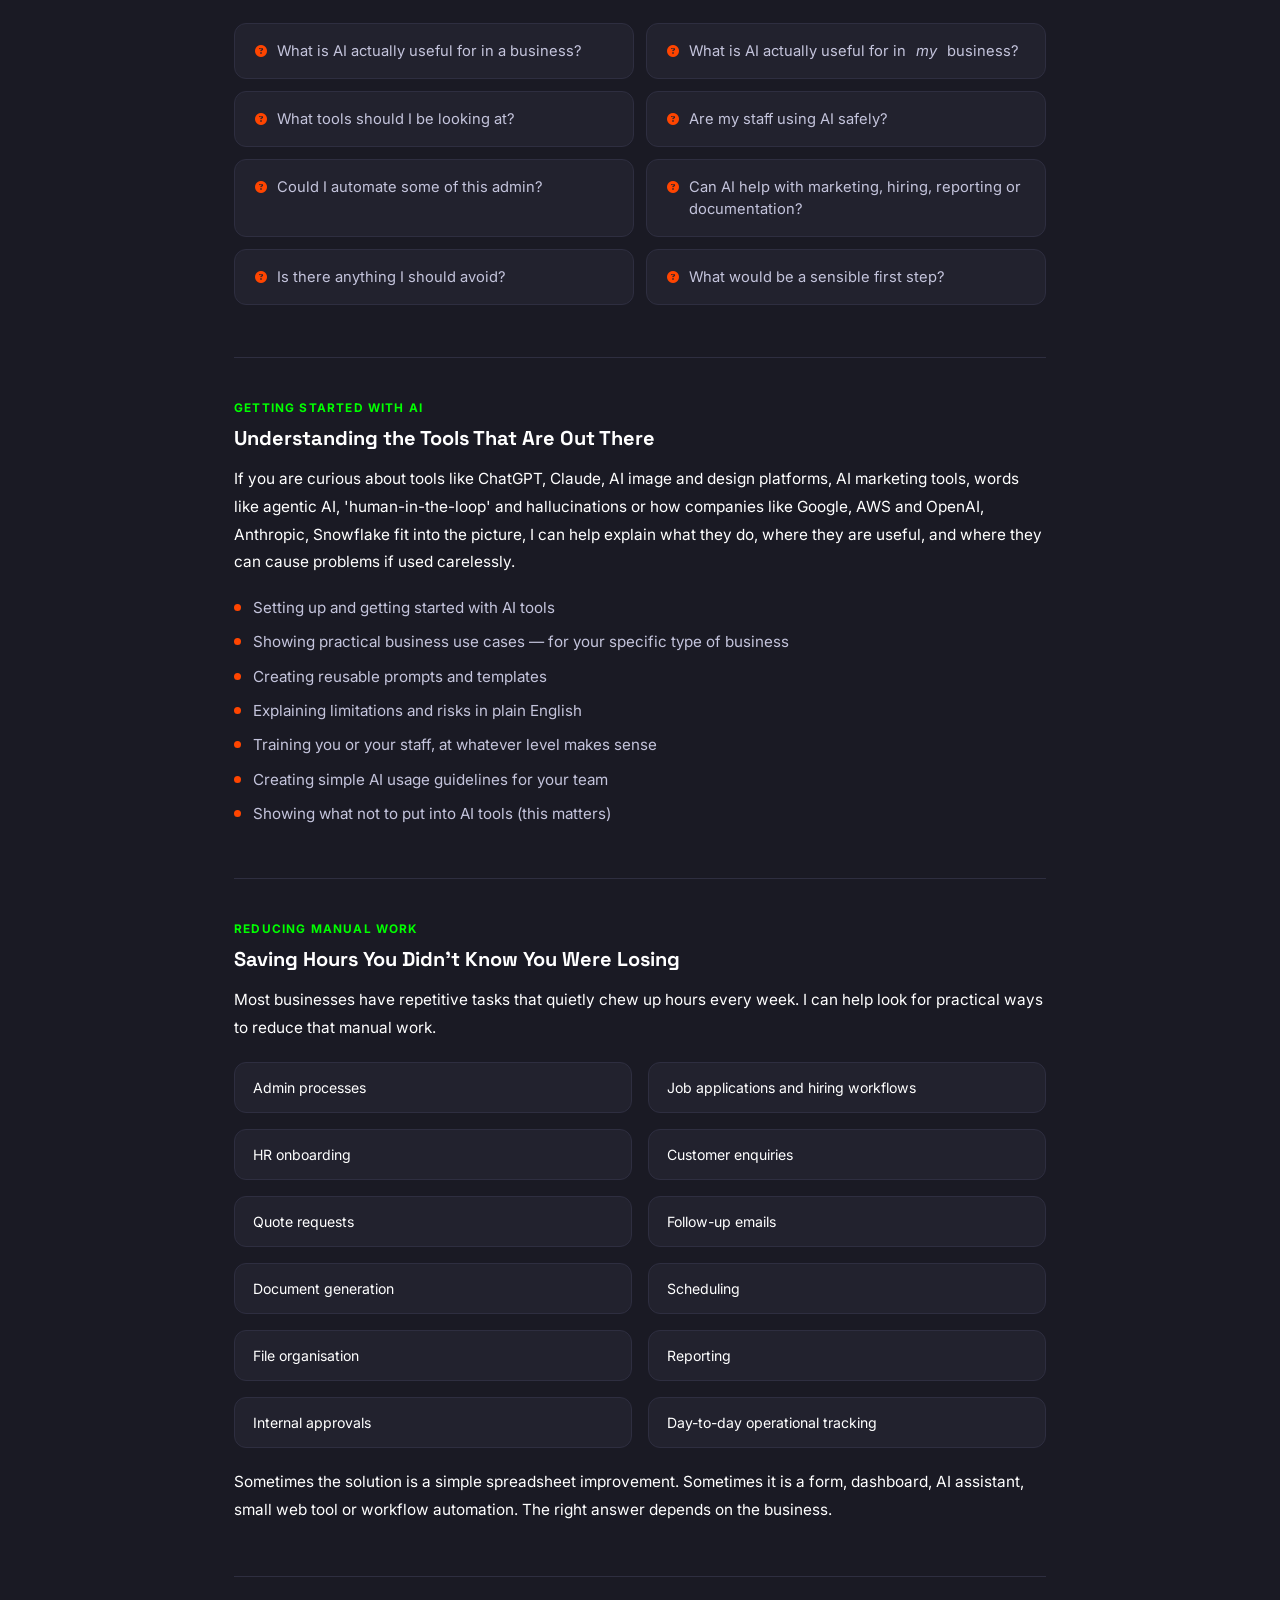
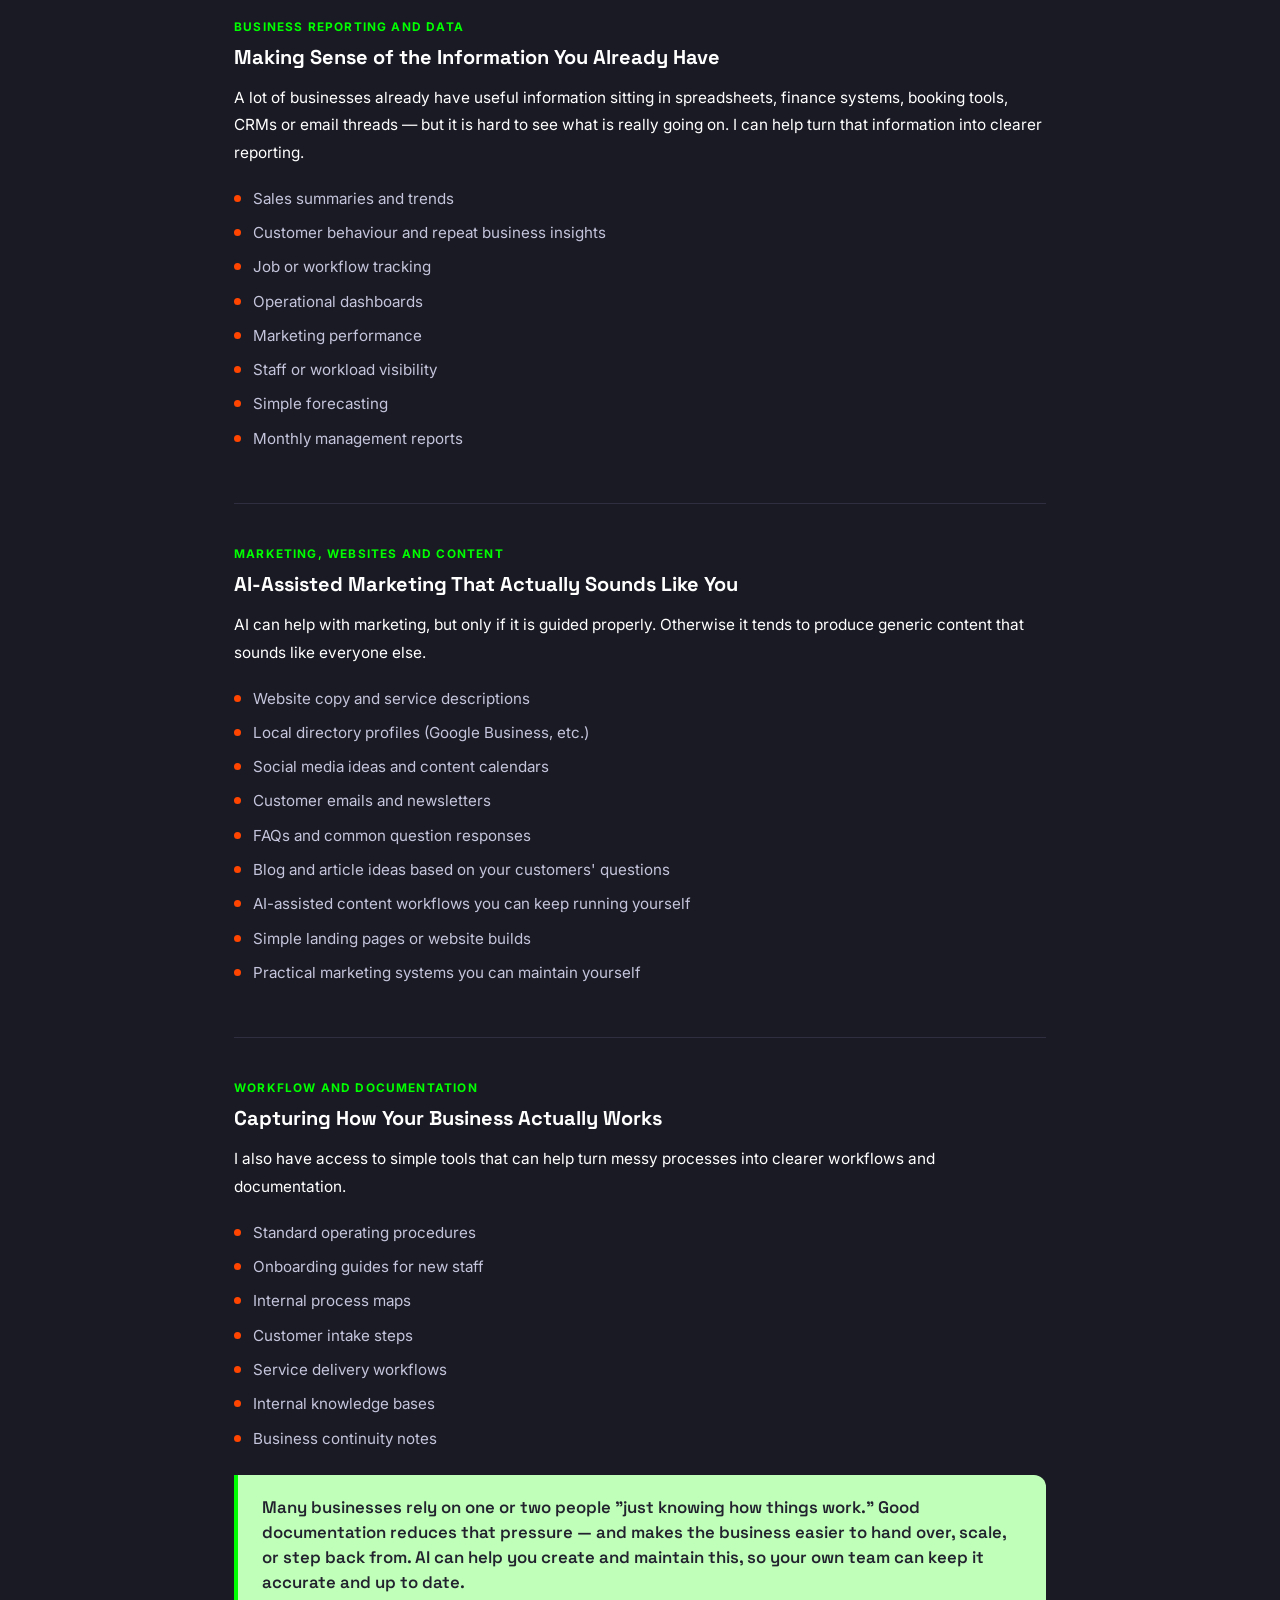
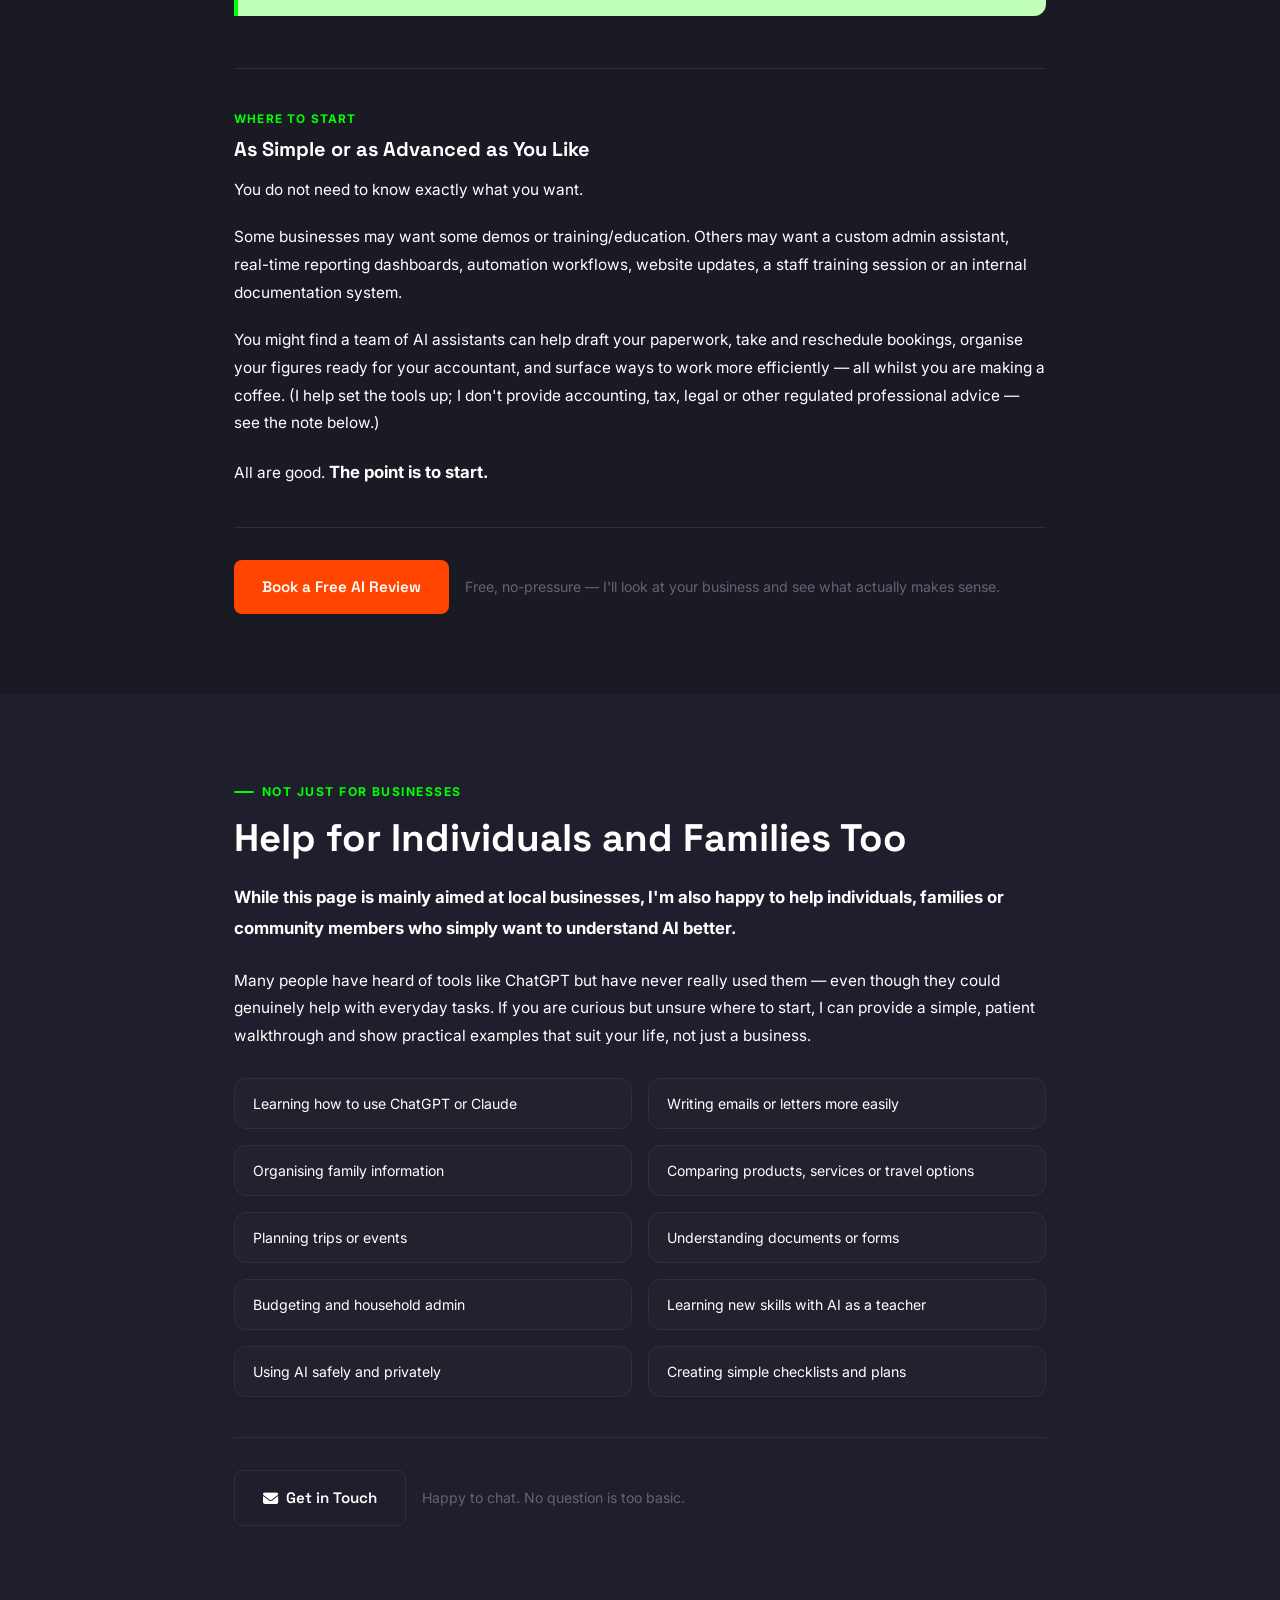
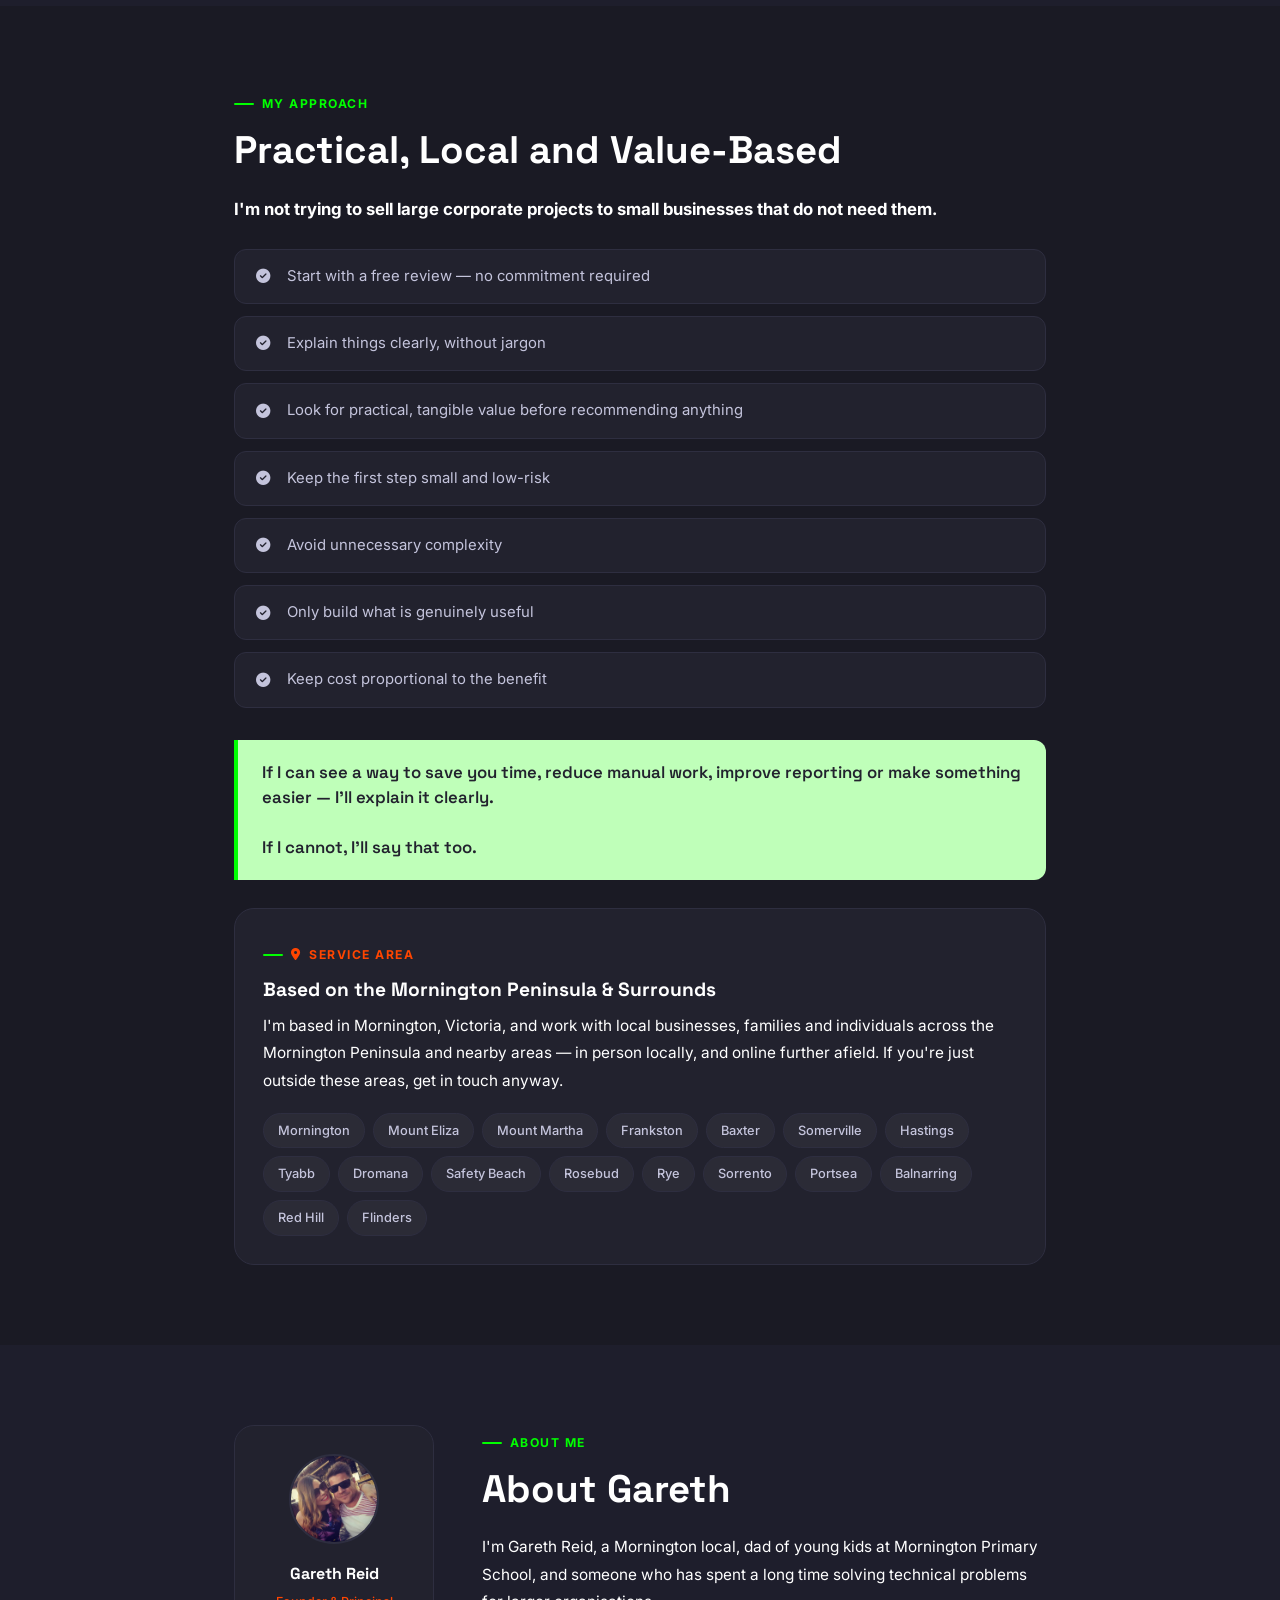
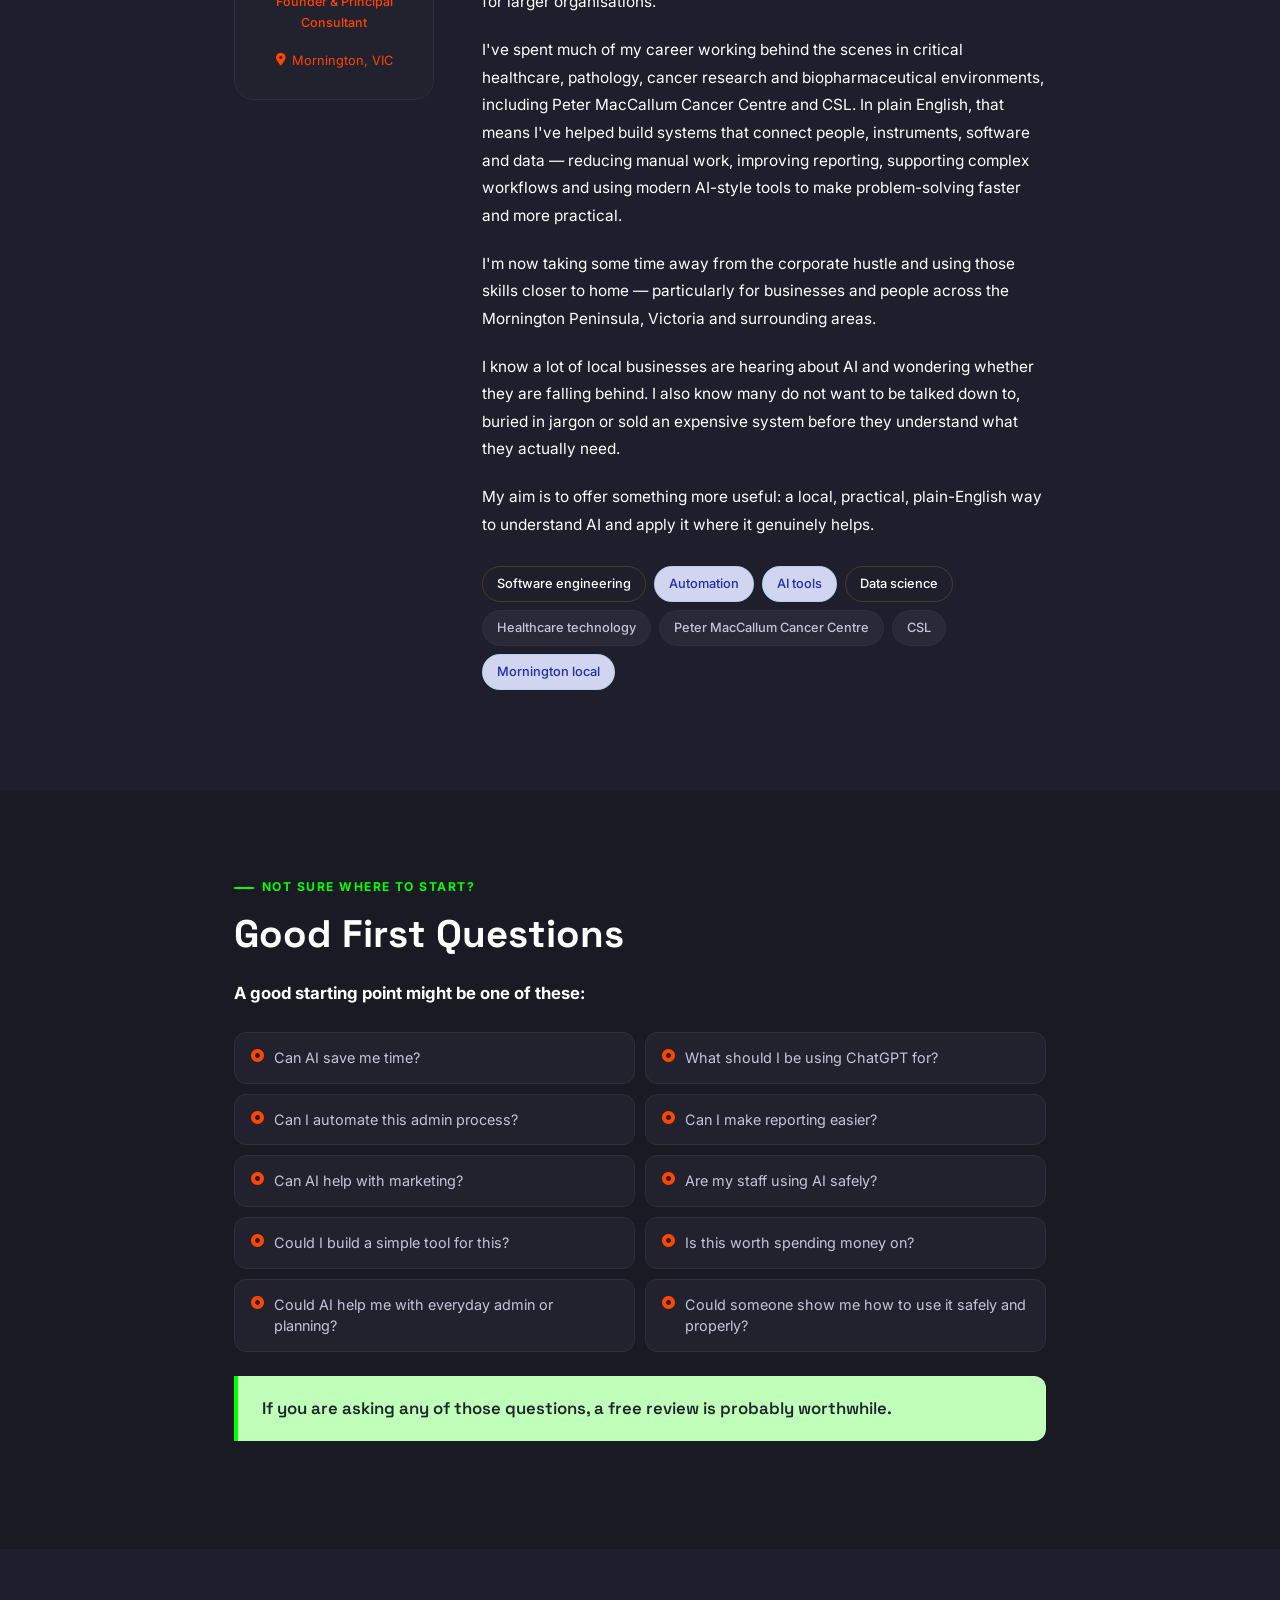
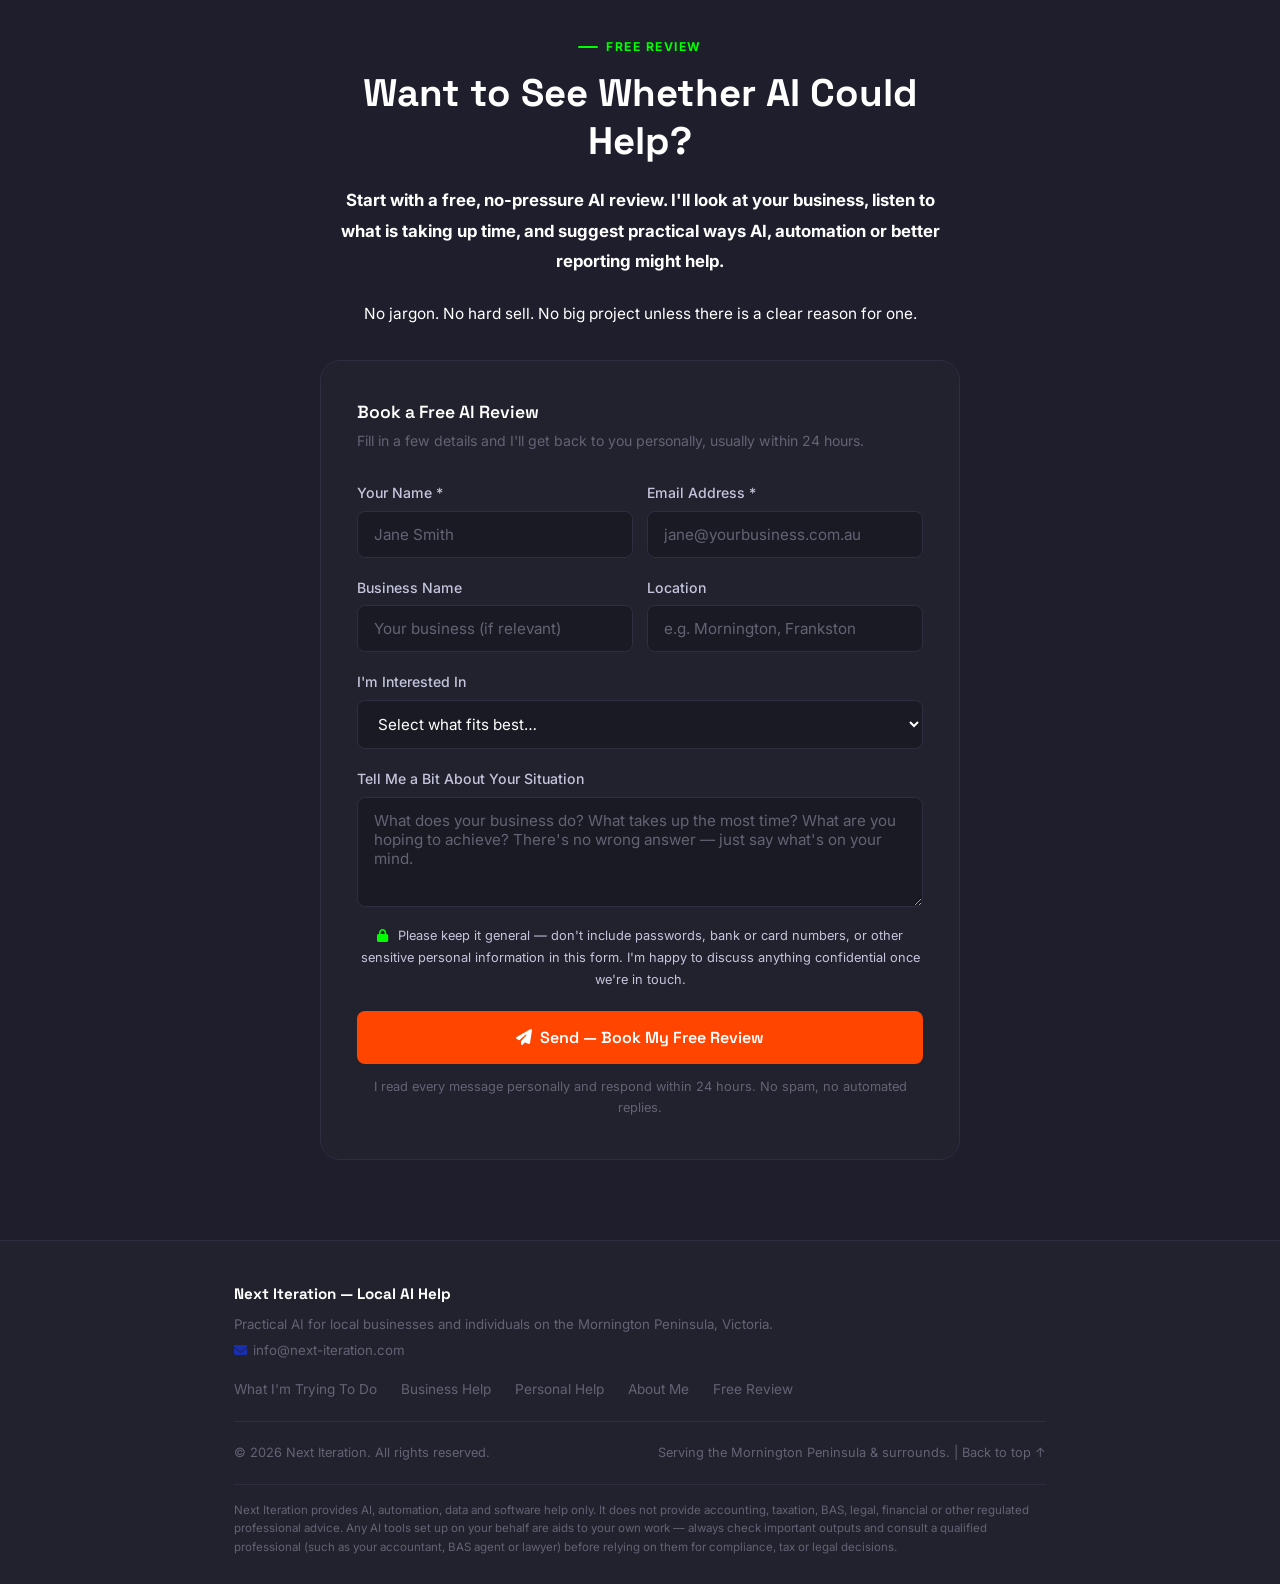
==== commit b89def67: "Clean up local AI site: copy, services, SEO and final domain Round 1 — content and structure: - Remo" ====
--- a/index.html
+++ b/index.html
@@ -10,15 +10,15 @@
   <meta name="author" content="Gareth Reid" />
   <meta name="robots" content="index, follow, max-snippet:-1, max-image-preview:large, max-video-preview:-1" />
   <meta name="keywords" content="AI help Mornington Peninsula, local business AI, ChatGPT for small business, AI automation Victoria, Gareth Reid, Next Iteration" />
-  <link rel="canonical" href="https://local.next-iteration.com/" />
+  <link rel="canonical" href="https://next-iteration.com/" />
 
   <!-- ─── Open Graph (Facebook, LinkedIn, iMessage previews) ─────────────── -->
   <meta property="og:type" content="website" />
   <meta property="og:site_name" content="Next Iteration — Local AI Help" />
   <meta property="og:title" content="Practical AI Help for Local Businesses — Mornington Peninsula" />
   <meta property="og:description" content="Honest, plain-English AI guidance for local businesses and individuals. Free AI review, no jargon, no hard sell. Based in Mornington, VIC." />
-  <meta property="og:url" content="https://local.next-iteration.com/" />
-  <meta property="og:image" content="https://local.next-iteration.com/assets/og-image.jpg" />
+  <meta property="og:url" content="https://next-iteration.com/" />
+  <meta property="og:image" content="https://next-iteration.com/assets/og-image.jpg" />
   <meta property="og:image:width" content="1200" />
   <meta property="og:image:height" content="630" />
   <meta property="og:image:alt" content="Next Iteration — Practical AI Help for Local Businesses on the Mornington Peninsula" />
@@ -28,7 +28,7 @@
   <meta name="twitter:card" content="summary_large_image" />
   <meta name="twitter:title" content="Practical AI Help for Local Businesses — Mornington Peninsula" />
   <meta name="twitter:description" content="Honest, plain-English AI guidance for local businesses and individuals. Free AI review, no jargon, no hard sell." />
-  <meta name="twitter:image" content="https://local.next-iteration.com/assets/og-image.jpg" />
+  <meta name="twitter:image" content="https://next-iteration.com/assets/og-image.jpg" />
   <meta name="twitter:image:alt" content="Next Iteration — Local AI Help" />
 
   <!-- ─── Favicon stack (covers all browsers & platforms) ────────────────── -->
@@ -60,8 +60,8 @@
   <link rel="stylesheet" href="https://cdnjs.cloudflare.com/ajax/libs/font-awesome/6.5.0/css/all.min.css" />
 
   <!-- ─── Analytics ───────────────────────────────────────────────────────── -->
-  <script async src="https://www.googletagmanager.com/gtag/js?id=G-XXXXXXXXXX"></script>
-  <script>window.dataLayer=window.dataLayer||[];function gtag(){dataLayer.push(arguments);}gtag('js',new Date());gtag('config','G-XXXXXXXXXX');</script>
+  <script async src="https://www.googletagmanager.com/gtag/js?id=G-VQEQ19CEVB"></script>
+  <script>window.dataLayer=window.dataLayer||[];function gtag(){dataLayer.push(arguments);}gtag('js',new Date());gtag('config','G-VQEQ19CEVB');</script>
 
   <!-- ─── Structured data ─────────────────────────────────────────────────── -->
   <script type="application/ld+json">
@@ -70,13 +70,13 @@
     "@graph": [
       {
         "@type": "LocalBusiness",
-        "@id": "https://local.next-iteration.com/#business",
+        "@id": "https://next-iteration.com/#business",
         "name": "Next Iteration — Local AI Help",
-        "url": "https://local.next-iteration.com/",
+        "url": "https://next-iteration.com/",
         "description": "Practical AI help for local businesses and individuals on the Mornington Peninsula, Victoria. Free AI review, no jargon, no hard sell.",
-        "image": "https://local.next-iteration.com/assets/og-image.jpg",
+        "image": "https://next-iteration.com/assets/og-image.jpg",
         "telephone": "",
-        "email": "garethreid123@gmail.com",
+        "email": "info@next-iteration.com",
         "priceRange": "$$",
         "address": {
           "@type": "PostalAddress",
@@ -104,16 +104,16 @@
           "Workflow Automation"
         ],
         "openingHours": "Mo-Fr 09:00-17:00",
-        "founder": { "@id": "https://local.next-iteration.com/#gareth" }
+        "founder": { "@id": "https://next-iteration.com/#gareth" }
       },
       {
         "@type": "Person",
-        "@id": "https://local.next-iteration.com/#gareth",
+        "@id": "https://next-iteration.com/#gareth",
         "name": "Gareth Reid",
         "jobTitle": "Founder & Principal Consultant",
-        "description": "Software engineer and AI consultant based in Mornington, Victoria. Background in healthcare technology, lab automation, data science and AI tools.",
-        "url": "https://local.next-iteration.com/",
-        "email": "garethreid123@gmail.com",
+        "description": "Software engineer and AI consultant based in Mornington, Victoria. Background in healthcare technology, workflow automation, data science and AI tools.",
+        "url": "https://next-iteration.com/",
+        "email": "info@next-iteration.com",
         "address": {
           "@type": "PostalAddress",
           "addressLocality": "Mornington",
@@ -124,10 +124,10 @@
       },
       {
         "@type": "WebSite",
-        "@id": "https://local.next-iteration.com/#website",
-        "url": "https://local.next-iteration.com/",
+        "@id": "https://next-iteration.com/#website",
+        "url": "https://next-iteration.com/",
         "name": "Next Iteration — Local AI Help",
-        "publisher": { "@id": "https://local.next-iteration.com/#business" }
+        "publisher": { "@id": "https://next-iteration.com/#business" }
       }
     ]
   }
@@ -257,7 +257,7 @@
       z-index: 90;
       background: rgba(26, 26, 36, 0.97);
       backdrop-filter: blur(12px);
-      border-bottom: 1px solid main-border;/*var(--border);*/
+      border-bottom: 1px solid var(--border);
     }
 
    
@@ -1174,8 +1174,8 @@
         <div class="subsection-label">Getting Started with AI</div>
         <h3>Understanding the Tools That Are Out There</h3>
         <p class="body-text">If you are curious about tools like ChatGPT, Claude, AI image and design platforms, AI marketing 
-          tools, words like agentic AI, 'Humans In The Loop' and hallucinations or how companies like Google, AWS and OpenAI,
-          Anthropic, SnowFlake
+          tools, words like agentic AI, 'human-in-the-loop' and hallucinations or how companies like Google, AWS and OpenAI,
+          Anthropic, Snowflake
            fit into the picture, I can help explain what they do, where they are useful, and where they can cause problems 
            if used carelessly.</p>
         <ul class="clean-list teal">
@@ -1514,6 +1514,12 @@
           <!-- Honeypot spam protection -->
           <input type="text" name="_gotcha" style="display:none" />
 
+          <p class="form-note" style="margin: 0 0 16px; color: var(--light);">
+            <i class="fa-solid fa-lock" aria-hidden="true" style="margin-right: 6px; color: var(--main3);"></i>
+            Please keep it general — don't include passwords, bank or card numbers, or other sensitive personal
+            information in this form. I'm happy to discuss anything confidential once we're in touch.
+          </p>
+
           <button type="submit" class="btn btn-primary form-submit">
             <i class="fa-solid fa-paper-plane" aria-hidden="true"></i> Send — Book My Free Review
           </button>
@@ -1536,7 +1542,7 @@
           <div style="font-family: 'Space Grotesk', sans-serif; font-weight: 700; font-size: 0.95rem; margin-bottom: 6px;">Next Iteration — Local AI Help</div>
           <div style="font-size: 0.83rem; color: var(--muted);">Practical AI for local businesses and individuals on the Mornington Peninsula, Victoria.</div>
           <div style="font-size: 0.83rem; color: var(--muted); margin-top: 4px;">
-            <i class="fa-solid fa-envelope" style="color: var(--teal); margin-right: 6px;" aria-hidden="true"></i>garethreid123@gmail.com
+            <i class="fa-solid fa-envelope" style="color: var(--teal); margin-right: 6px;" aria-hidden="true"></i>info@next-iteration.com
           </div>
         </div>
         <div class="local-footer-links">
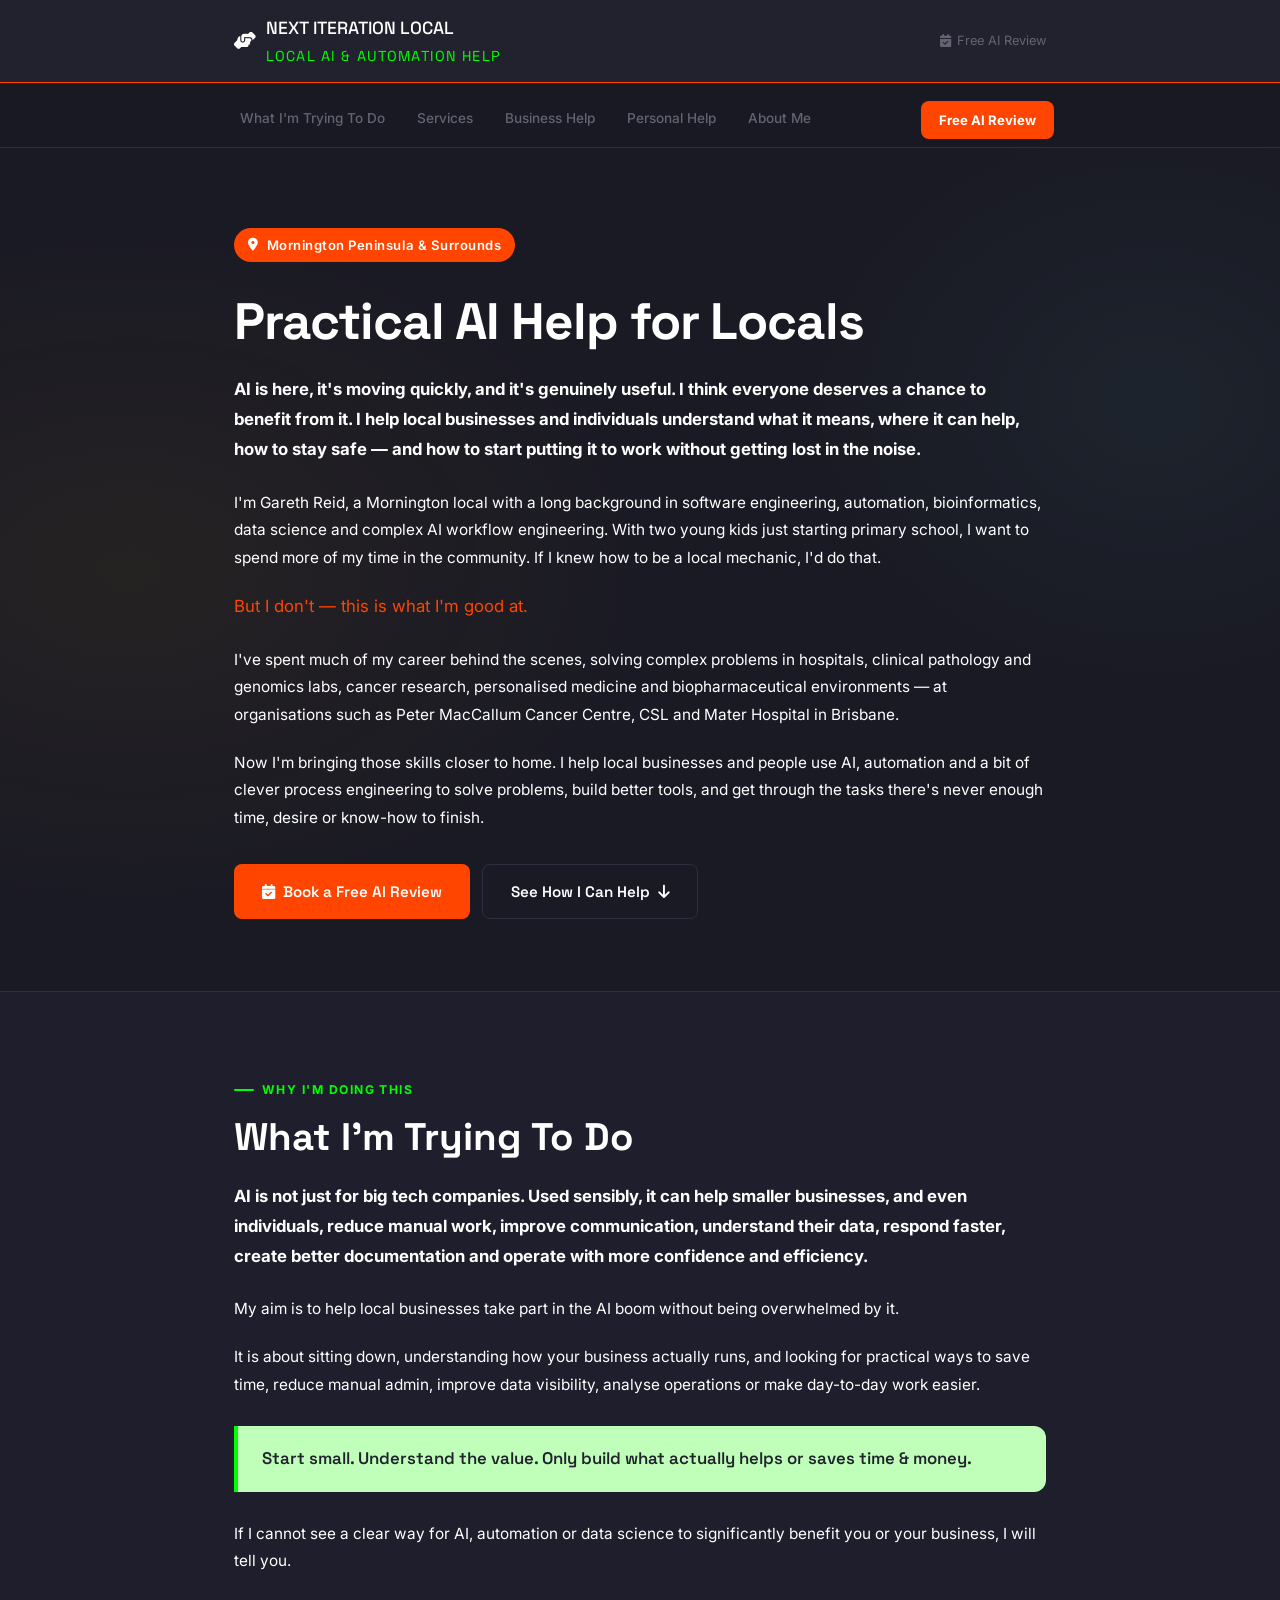
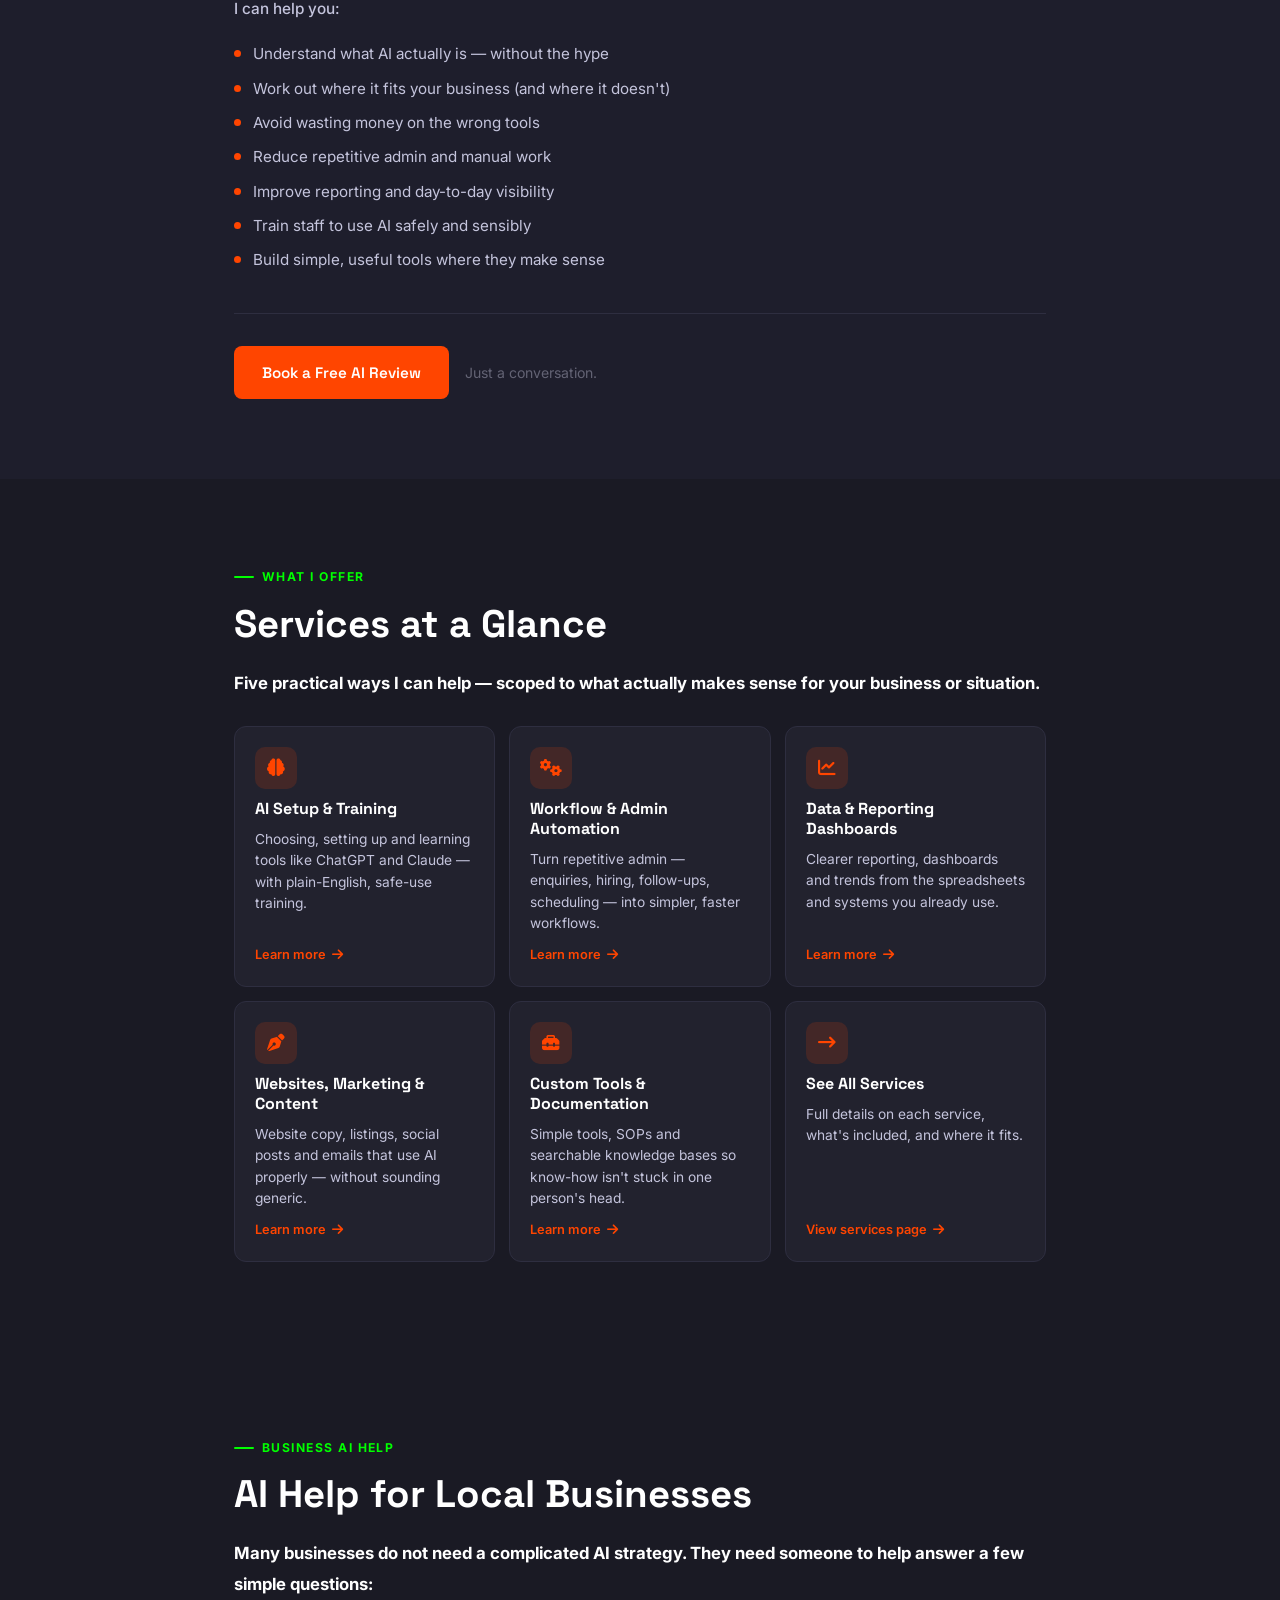
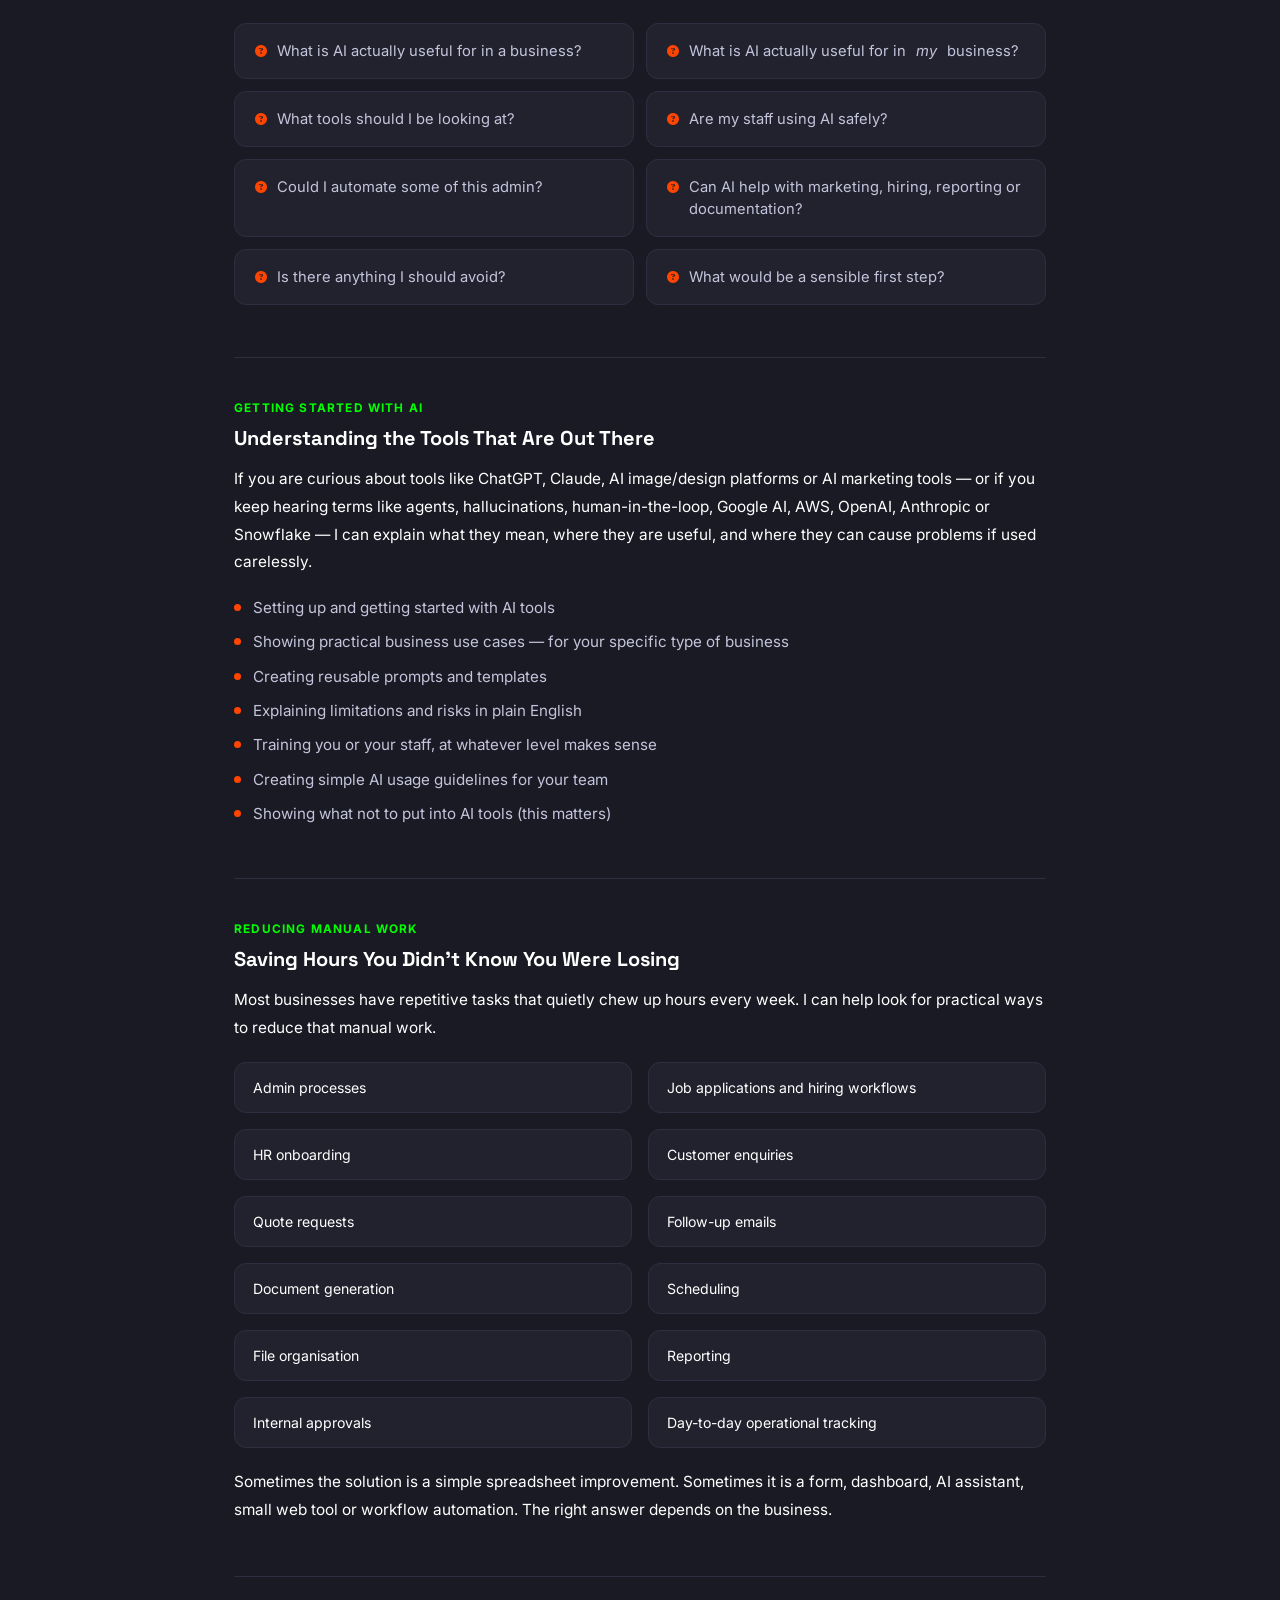
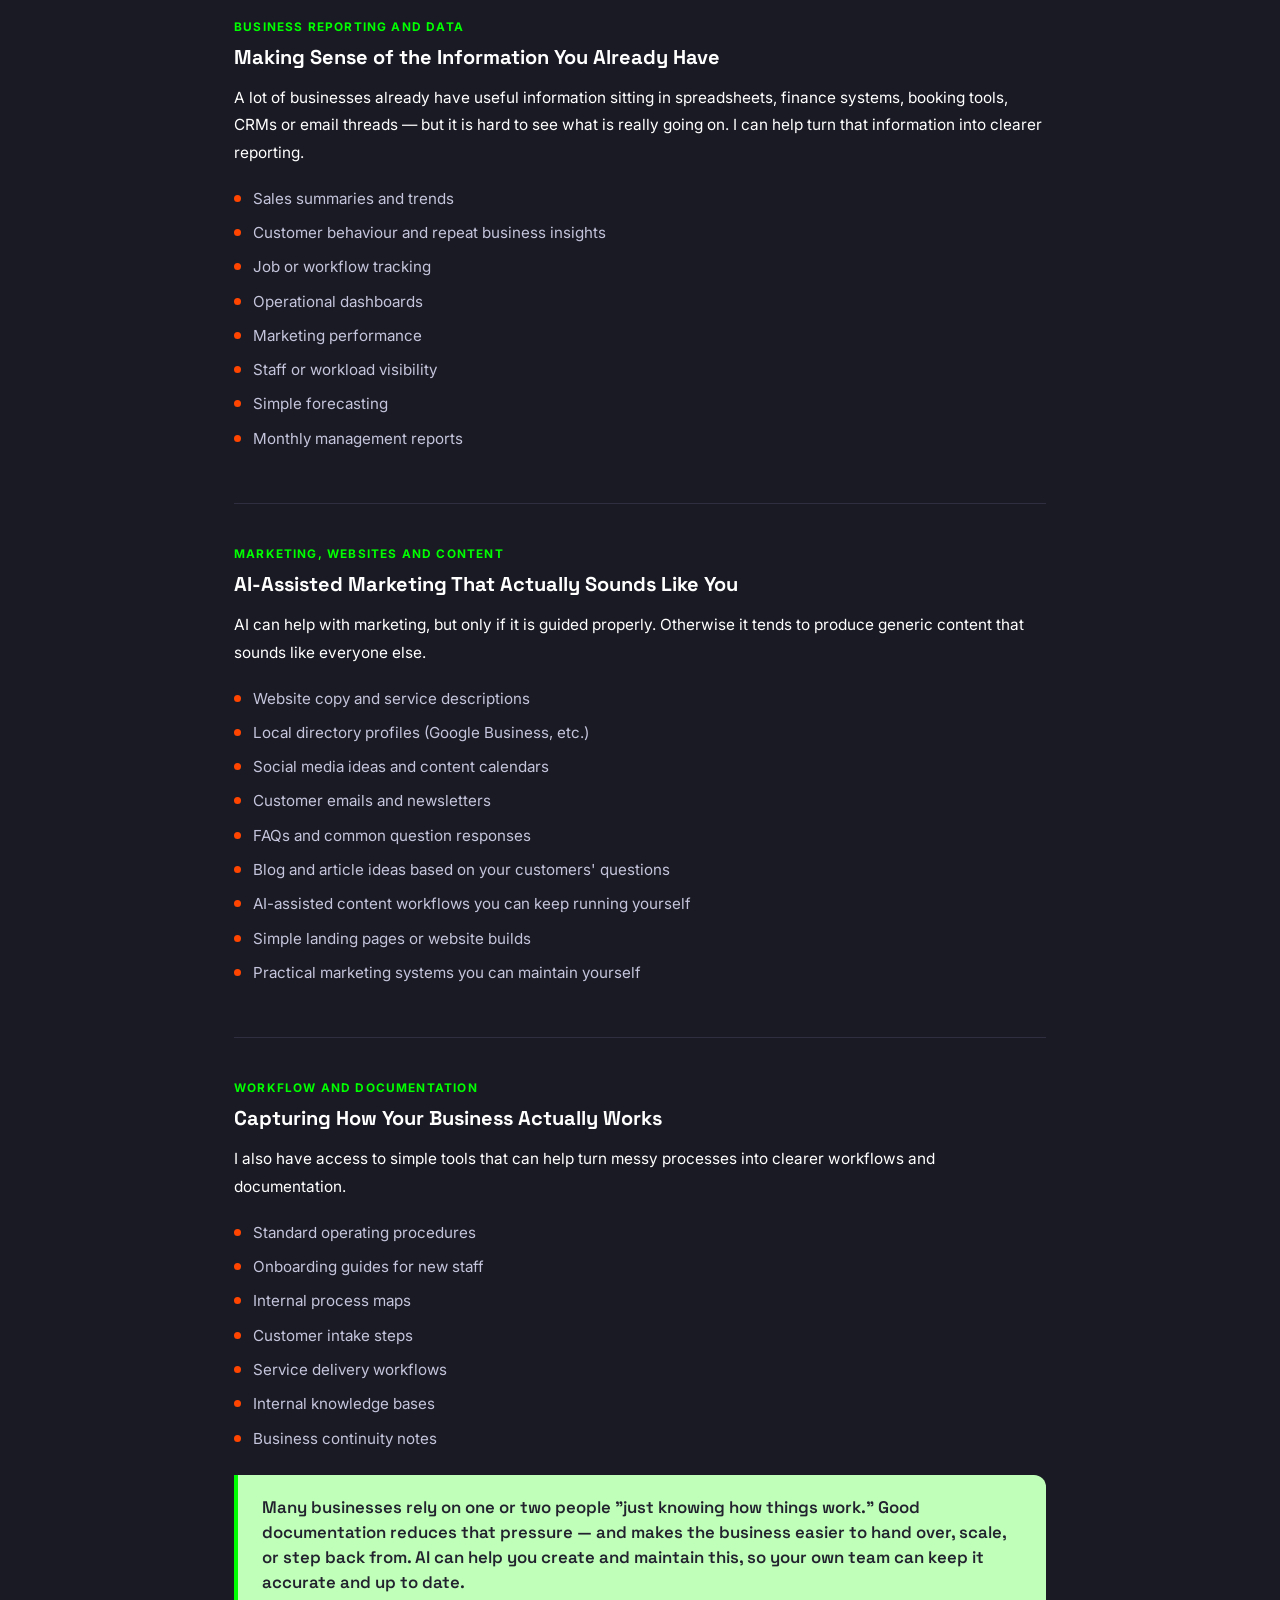
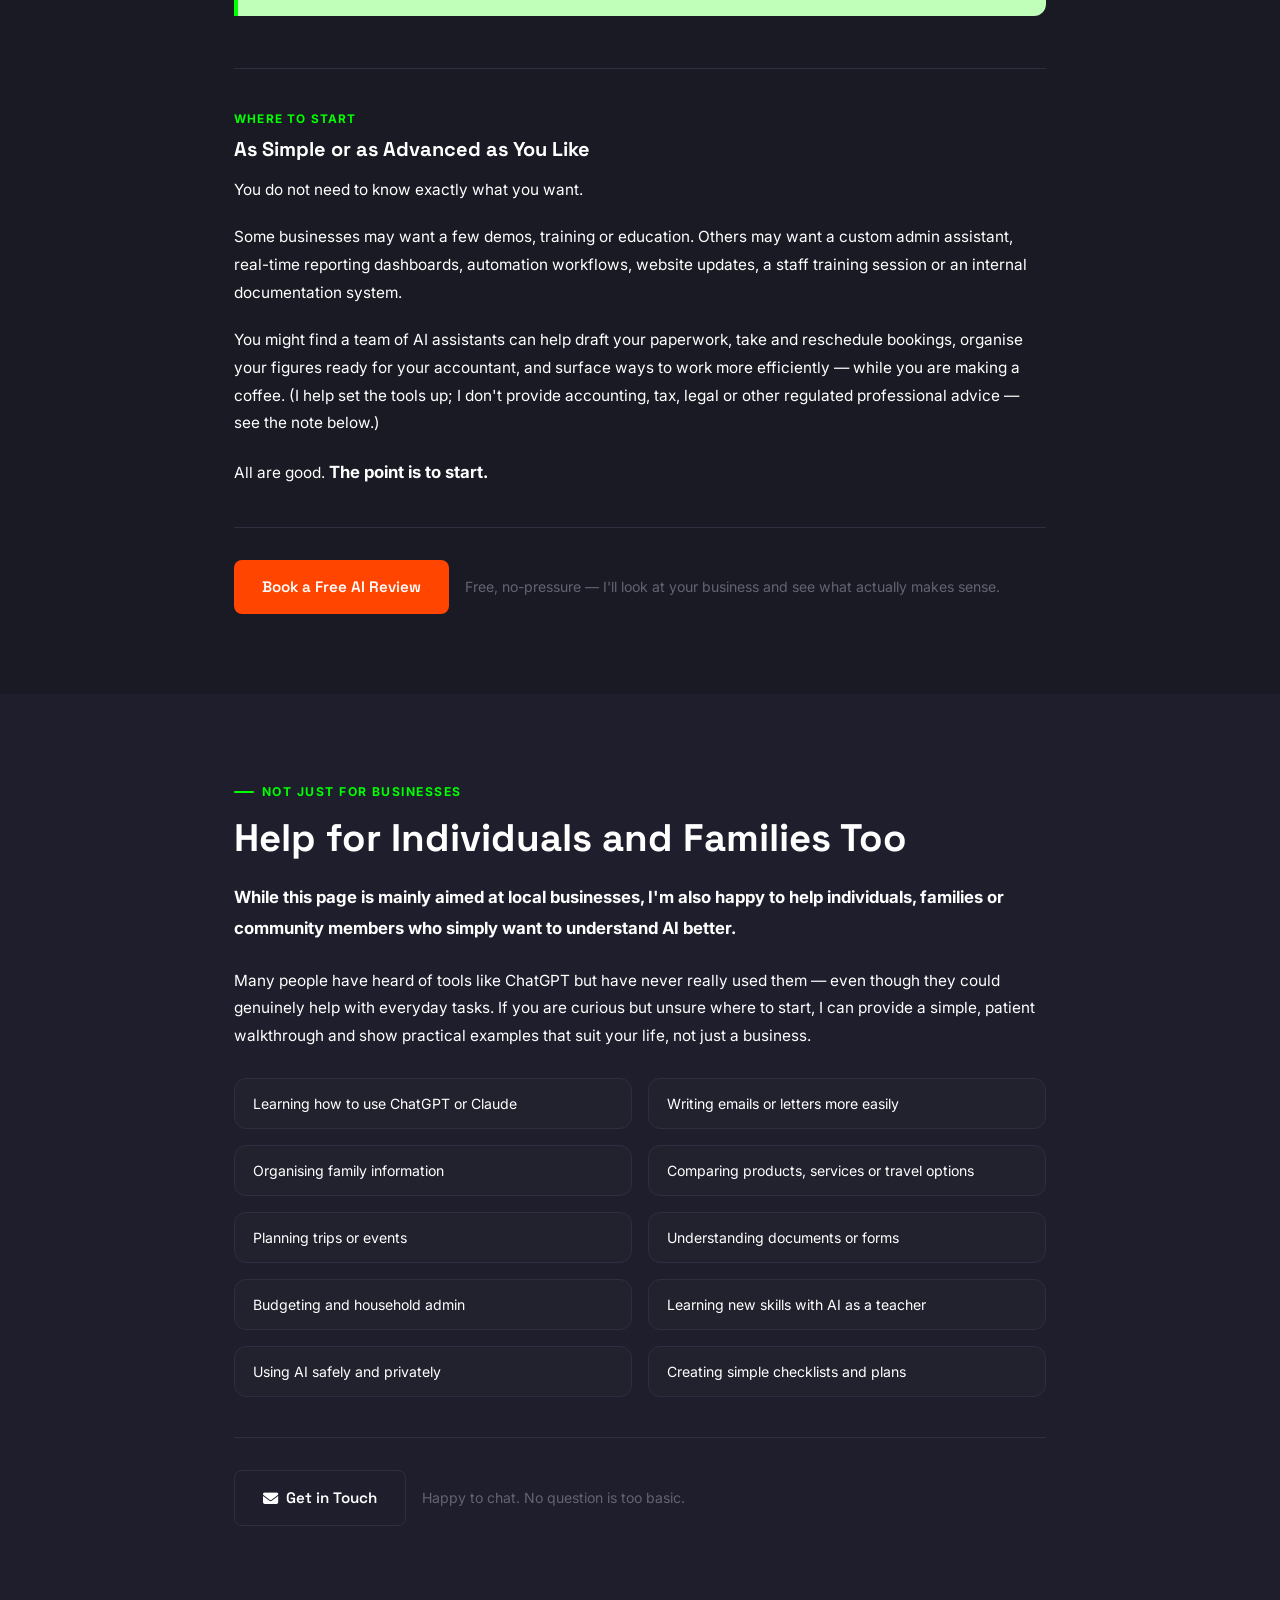
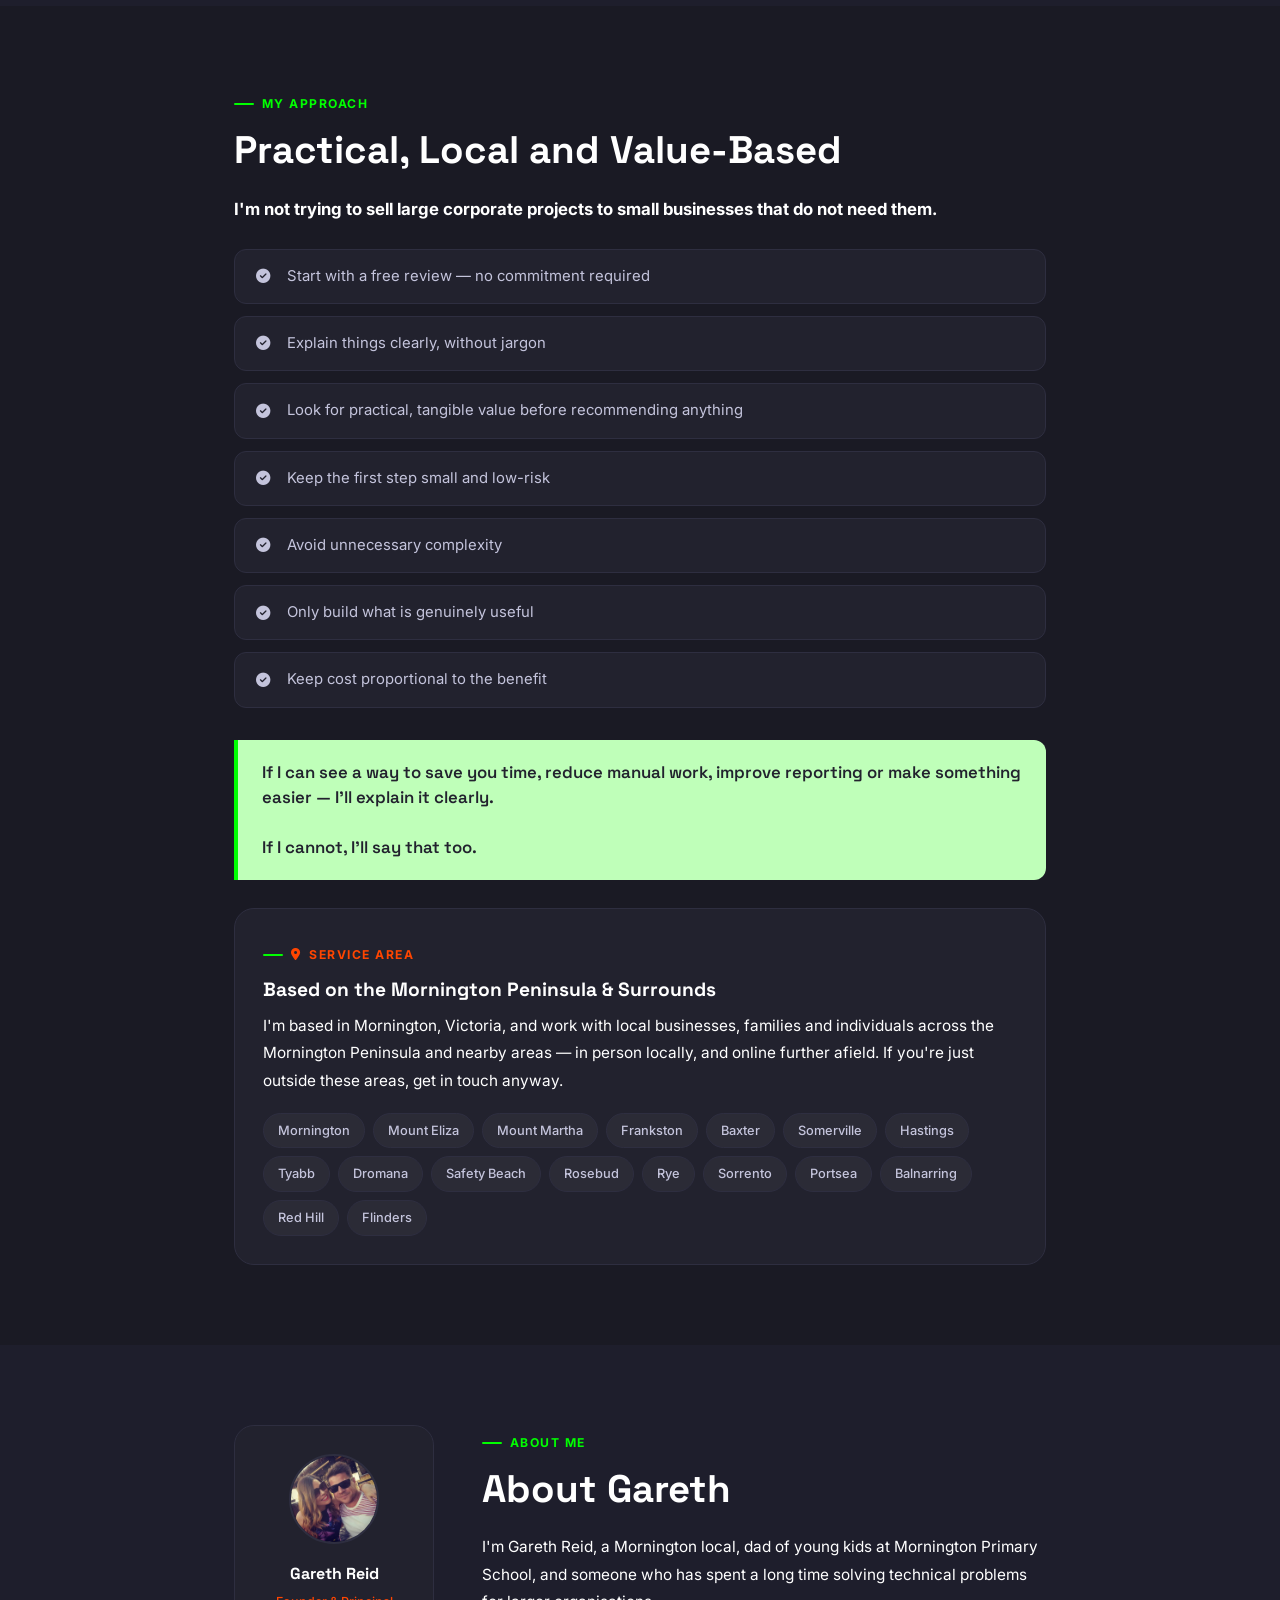
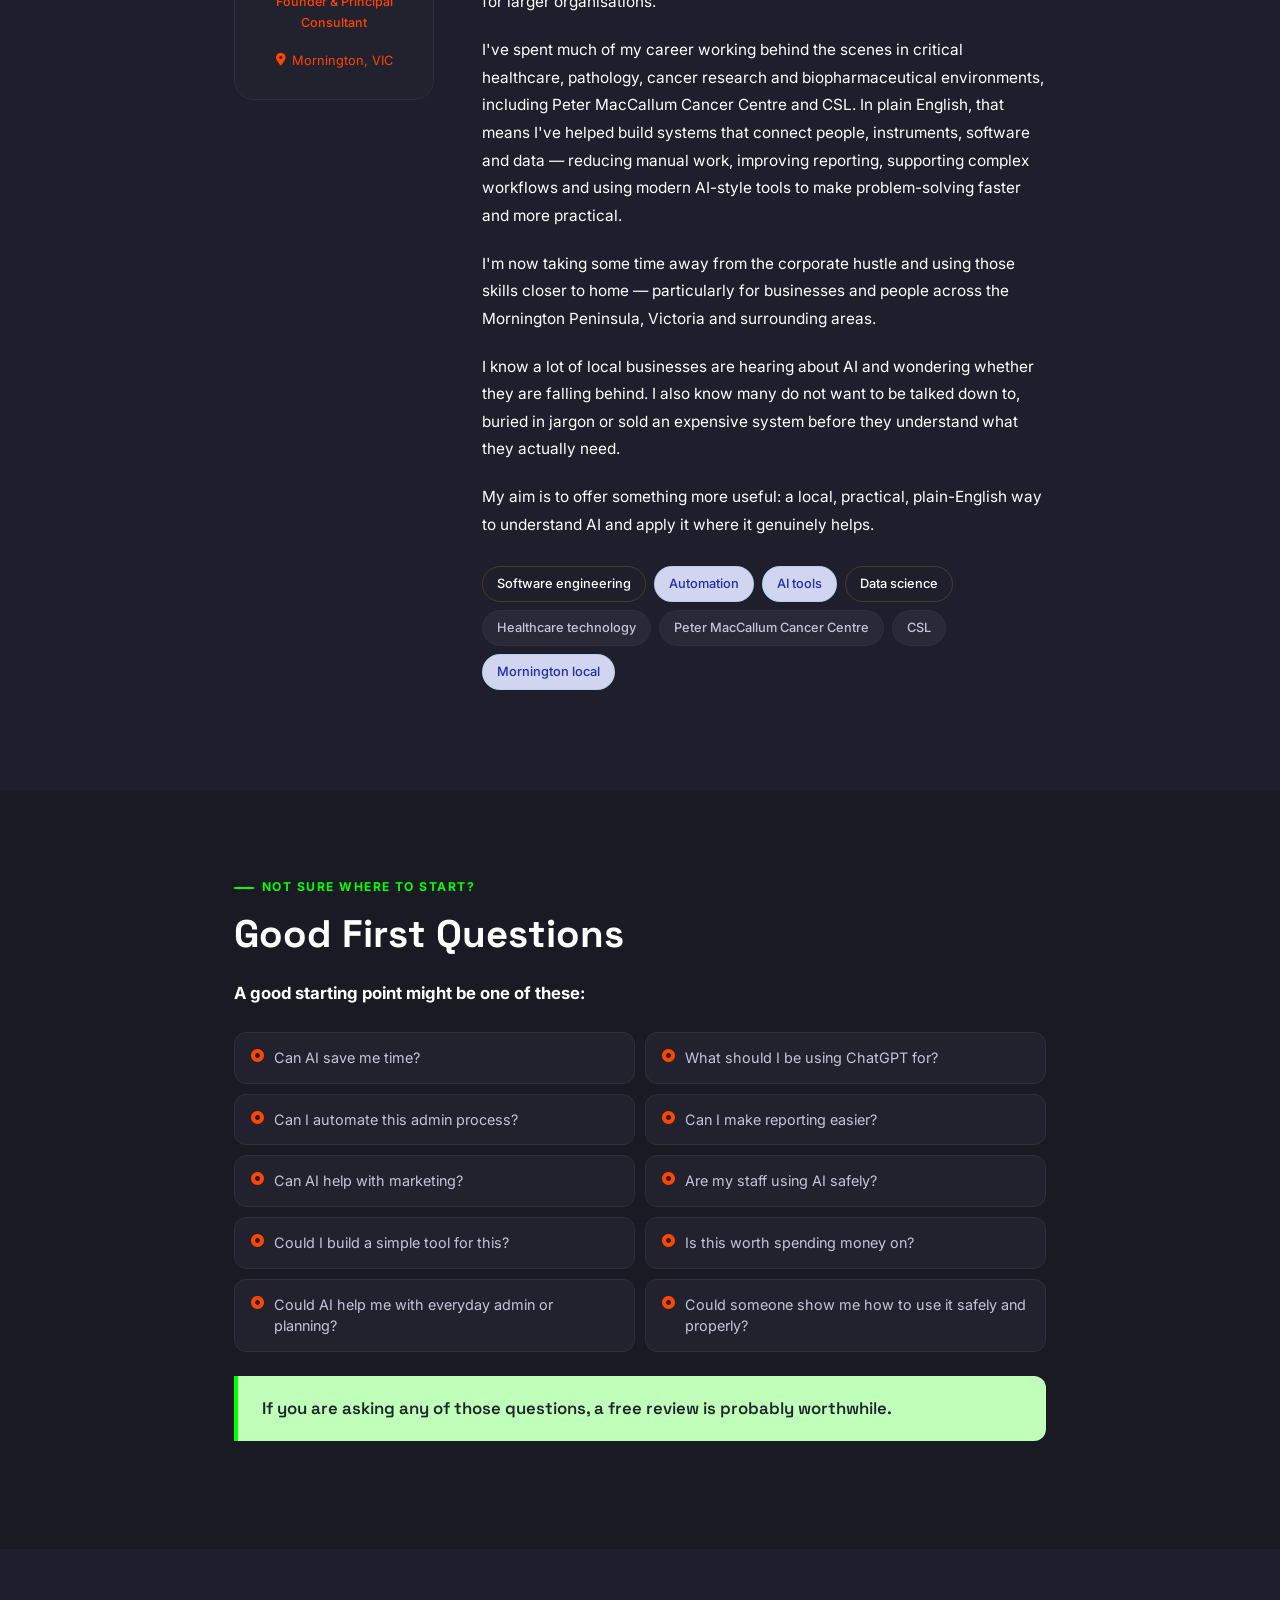
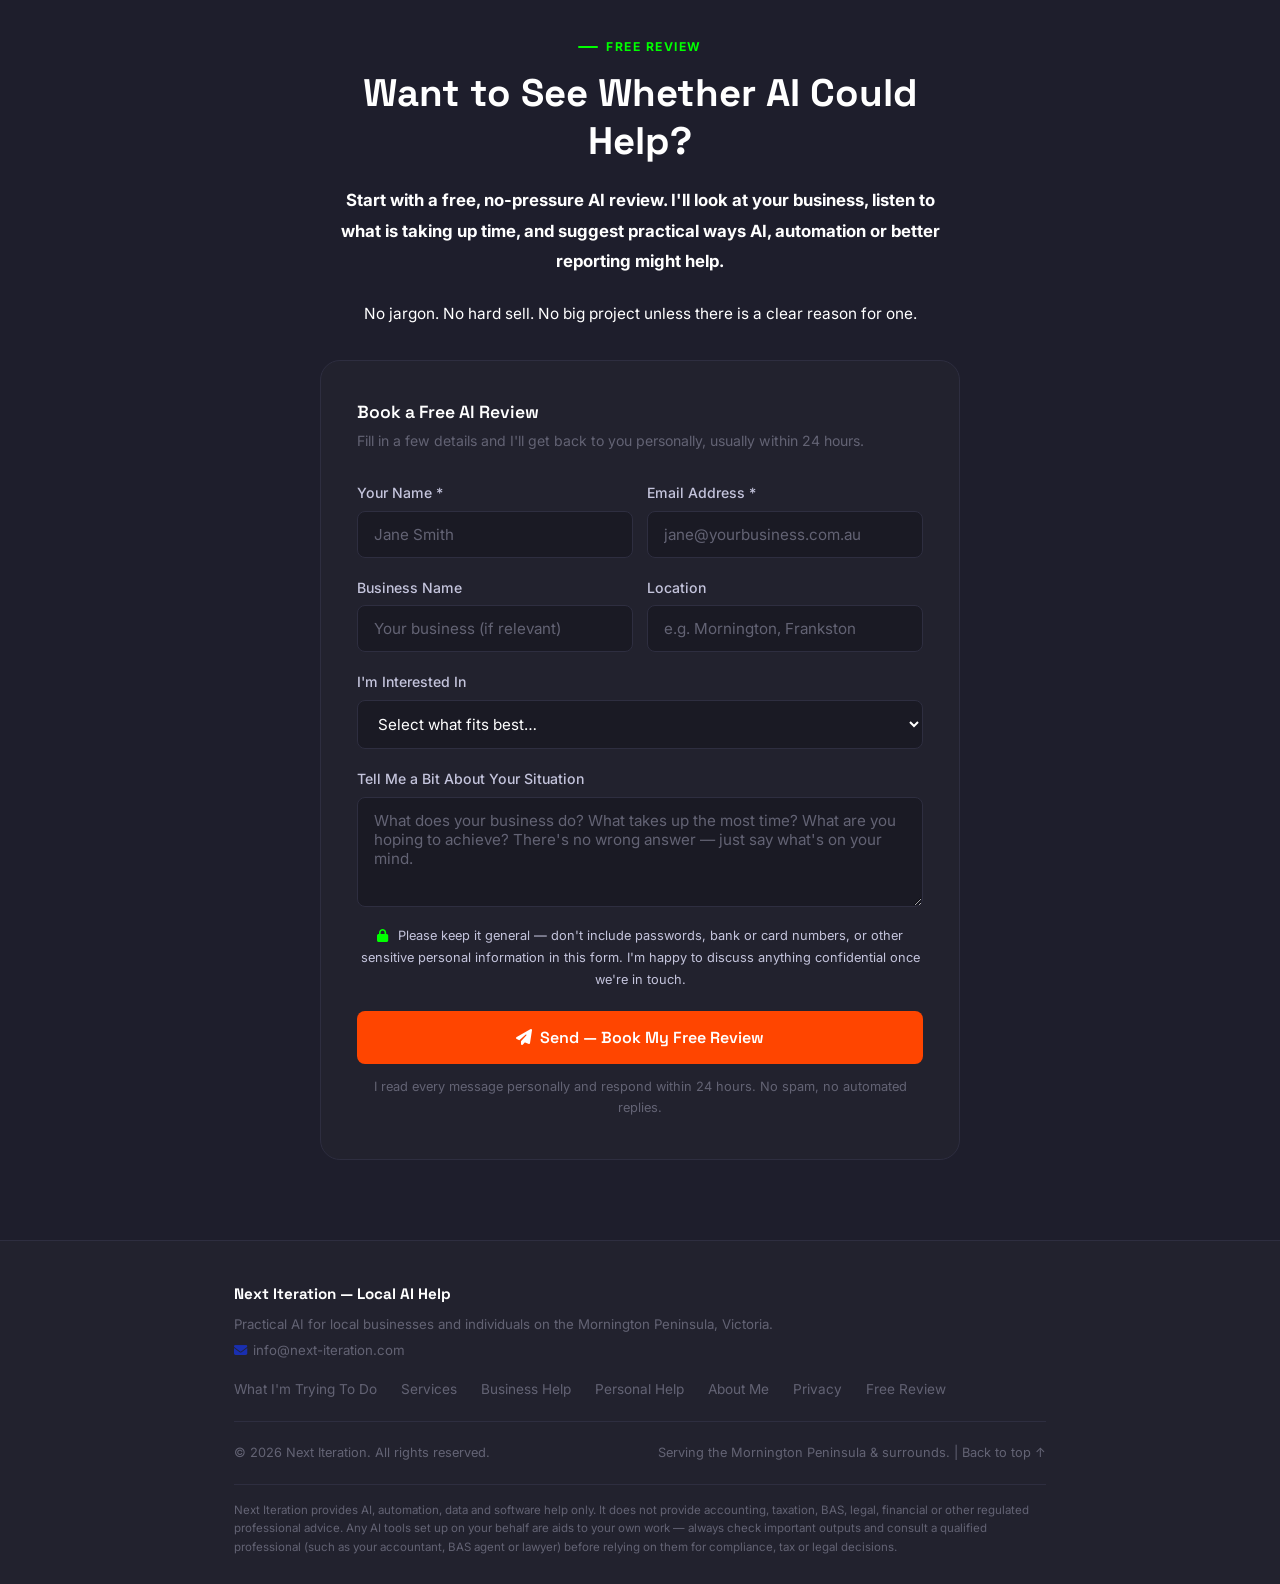
==== commit 2b6223f9: "Rebuild services on shared template, add privacy page, copy fixes - Extract homepage CSS into shared" ====
--- a/index.html
+++ b/index.html
@@ -133,851 +133,12 @@
   }
   </script>
 
-  <style>
-    /* ─── Design tokens (shared with main site) ─────────────────────────── */
-    :root {
-      --bg:         #1A1A24;
-      --bg-alt:     #1E1E2C;
-      --card:       #22222E;
-      --card-hover: #292938;
-      --border:     #2E2E40;
-      --main:     #FF4500; /*F5B800;*/
-      --main-dim:   color-mix(in oklab, var(--main) 60%, white);
-      --main2: #FF4500;/*#4169e1;*/
-      --main2-dim: color-mix(in oklab, var(--main2) 60%, white);
-      --main3: #00FF00;
-      --main3-dim: color-mix(in oklab, var(--main3) 40%, white);
-/*rgba(78,205,196,0.12); /*rgba(245,184,0,0.12);*/
-      /*--teal:       #4ECDC4;
-      --teal-dim:   rgba(78,205,196,0.12);*/
-      --teal: #192fb0;
-      --teal-dim: #d1d5ef;
-      --pink:      #E8207A;
-      --pink-dim:   rgba(232,32,122,0.12);
-      --white:      #FFFFFF;
-      --muted:      #636374;
-      --light:      #C4C4DC;
-      --radius:     12px;
-      --radius-lg:  20px;
-      --transition: 0.3s ease;
-    }
-
-    .main-border {
-      border: 3px solid var(--main);
-    }
-
-    .main-font {
-      color: var(--main);
-      
-    }
-
-    .main-dim-bg {
-      background: color-mix(in oklab, var(--main) 80%, white);
-    }
-    /* ─── Reset ─────────────────────────────────────────────────────────── */
-    *, *::before, *::after { box-sizing: border-box; margin: 0; padding: 0; }
-    html { scroll-behavior: smooth; }
-    body {
-      font-family: 'Inter', sans-serif;
-      background: var(--bg);
-      color: var(--white);
-      line-height: 1.7;
-      overflow-x: hidden;
-      font-size: 1rem;
-    }
-    h1, h2, h3, h4 { font-family: 'Space Grotesk', sans-serif; line-height: 1.25; }
-    a { text-decoration: none; color: inherit; }
-    img { max-width: 100%; display: block; }
-    ul { list-style: none; }
-
-    .container {
-      max-width: 860px;
-      margin: 0 auto;
-      padding: 0 24px;
-    }
-
-    /* ─── Top bar (brand + free-review link) ─────────────────────────────── */
-    .top-bar {
-      background: var(--card);
-      border-bottom: 1px solid var(--main);
-      padding: 14px 0;
-    }
-
-    .top-bar-inner {
-      display: flex;
-      align-items: center;
-      justify-content: space-between;
-      max-width: 860px;
-      margin: 0 auto;
-      padding: 0 24px;
-      
-    }
-
-     .top-bar-inner .hl {
-      color: var(--main3);
-      font-size: 0.90rem;
-      text-transform: uppercase;
-    }
-
-    .top-bar-brand {
-      display: flex;
-      align-items: center;
-      gap: 10px;
-      font-family: 'Space Grotesk', sans-serif;
-      font-size: 1.1rem;
-      font-weight: 500;
-      text-transform: uppercase;
-    }
-
-    .top-bar-brand span {
-      display: block;
-      font-size: 0.65rem;
-      font-weight: 400;
-      color: var(--main);
-      letter-spacing: 0.08em;
-      
-    }
-
-    .top-bar-back {
-      font-size: 0.8rem;
-      color: var(--muted);
-      display: flex;
-      align-items: center;
-      gap: 6px;
-      transition: color var(--transition);
-    }
-
-    .top-bar-back:hover { color: var(--light); }
-
-    /* ─── Sticky quick-links nav ─────────────────────────────────────────── */
-    .quick-links-wrap {
-      position: sticky;
-      top: 0;
-      padding-top: 10px;
-      z-index: 90;
-      background: rgba(26, 26, 36, 0.97);
-      backdrop-filter: blur(12px);
-      border-bottom: 1px solid var(--border);
-    }
-
-   
-
-    .quick-links {
-      display: flex;
-      align-items: center;
-      gap: 4px;
-      max-width: 860px;
-      margin: 0 auto;
-      padding: 0 16px;
-      
-      overflow-x: auto;
-      scrollbar-width: none;
-    }
-
-    .quick-links::-webkit-scrollbar { display: none; }
-
-    .quick-links a {
-      display: block;
-      padding: 14px 14px;
-      font-size: 0.85rem;
-      font-weight: 500;
-      color: var(--muted);
-      white-space: nowrap;
-      border-bottom: 2px solid transparent;
-      transition: color var(--transition), border-color var(--transition);
-    }
-
-    .quick-links a:hover { color: var(--white); border-color: var(--main ); }
-
-    .quick-links .ql-cta {
-      margin-left: auto;
-      background: var(--main);
-      color: #fff;
-      padding: 8px 18px;
-      border-radius: 8px;
-      font-weight: 700;
-      font-size: 0.82rem;
-      flex-shrink: 0;
-      border-bottom: none !important;
-      transition: background var(--transition), transform var(--transition);
-    }
-
-    .quick-links .ql-cta:hover { background: var(--main); transform: translateY(-1px); }
-
-    /* ─── Sections ───────────────────────────────────────────────────────── */
-    .section {
-      padding: 80px 0;
-    }
-
-    .section-alt { background: var(--bg-alt); }
-
-    .section-label {
-      display: inline-flex;
-      align-items: center;
-      gap: 8px;
-      font-size: 0.76rem;
-      font-weight: 700;
-      letter-spacing: 0.12em;
-      text-transform: uppercase;
-      color: var(--main3);
-      margin-bottom: 12px;
-    }
-
-    .section-label::before {
-      content: '';
-      display: block;
-      width: 20px;
-      height: 2px;
-      background: var(--main3);
-      border-radius: 2px;
-    }
-
-    h2.section-title {
-      font-size: clamp(1.7rem, 4vw, 2.4rem);
-      font-weight: 700;
-      margin-bottom: 20px;
-      color: var(--white);
-    }
-
-    .lead {
-      font-size: 1.05rem;
-      color: white;
-      line-height: 1.8;
-      font-weight: bold;
-      margin-bottom: 24px;
-    }
-    .lead2 {
-      font-size: 1.05rem;
-      color: var(--main);
-      line-height: 1.8;
-      margin-bottom: 24px;
-    }
-
-    .body-text {
-      font-size: 0.96rem;
-      color: white;
-      line-height: 1.8;
-      margin-bottom: 20px;
-    }
-
-    /* ─── Hero ───────────────────────────────────────────────────────────── */
-    .hero {
-      padding: 80px 0 72px;
-      background: var(--bg);
-      position: relative;
-      overflow: hidden;
-      border-bottom: 1px solid var(--border);
-    }
-
-    .hero::before {
-      content: '';
-      position: absolute;
-      inset: 0;
-      background:
-        radial-gradient(ellipse 60% 60% at 10% 50%, rgba(245,184,0,0.05) 0%, transparent 70%),
-        radial-gradient(ellipse 40% 50% at 90% 30%, rgba(78,205,196,0.05) 0%, transparent 70%);
-      pointer-events: none;
-    }
-
-    .hero-badge {
-      display: inline-flex;
-      align-items: center;
-      gap: 8px;
-      background: var(--main);
-      border: var(--main);
-      color: white;
-      padding: 6px 14px;
-      border-radius: 20px;
-      font-size: 0.82rem;
-      font-weight: 600;
-      letter-spacing: 0.04em;
-      margin-bottom: 28px;
-    }
-
-    .hero h1 {
-      font-size: clamp(2rem, 5.5vw, 3.2rem);
-      font-weight: 700;
-      color: var(--white);
-      margin-bottom: 20px;
-      letter-spacing: -0.02em;
-    }
-
-    .hero-actions {
-      display: flex;
-      flex-wrap: wrap;
-      gap: 12px;
-      margin-top: 32px;
-    }
-    .phero h1 {
-      font-size: clamp(2rem, 5.5vw, 3.2rem);
-      font-weight: 700;
-      color: var(--main);
-      margin-bottom: 20px;
-      letter-spacing: -0.02em;
-    }
-    /* ─── Buttons ────────────────────────────────────────────────────────── */
-    .btn {
-      display: inline-flex;
-      align-items: center;
-      gap: 8px;
-      padding: 14px 28px;
-      border-radius: 8px;
-      font-family: 'Space Grotesk', sans-serif;
-      font-size: 0.95rem;
-      font-weight: 600;
-      cursor: pointer;
-      transition: var(--transition);
-      border: none;
-      text-decoration: none;
-    }
-
-    .btn-primary {
-      background: var(--main2);
-      color: #ffffff;
-    }
-
-    .btn-primary:hover { background: var(--main2); transform: translateY(-2px); box-shadow: 0 8px 24px rgba(245,184,0,0.25); }
-
-    .btn-outline {
-      background: transparent;
-      color: var(--white);
-      border: 1.5px solid var(--border);
-    }
-
-    .btn-outline:hover { border-color: var(--main); color: var(--main ); transform: translateY(-2px); }
-
-    .btn-teal {
-      background: var(--teal);
-      color: #111111;
-    }
-
-    .btn-teal:hover { background: #3dbdb5; transform: translateY(-2px); box-shadow: 0 8px 24px rgba(78,205,196,0.25); }
-
-    /* ─── Highlight box ──────────────────────────────────────────────────── */
-    .highlight-box {
-      background: var(--main3-dim);
-      border-left: 4px solid var(--main3);
-      border-radius: 0 var(--radius) var(--radius) 0;
-      padding: 20px 24px;
-      margin: 28px 0;
-      font-family: 'Space Grotesk', sans-serif;
-      font-size: 1.05rem;
-      font-weight: 600;
-      color: var(--card);
-      line-height: 1.5;
-    }
-
-    /* ─── Bullet list (plain, readable) ─────────────────────────────────── */
-    .clean-list {
-      display: flex;
-      flex-direction: column;
-      gap: 10px;
-      margin: 20px 0;
-    }
-
-    .clean-list li {
-      display: flex;
-      align-items: flex-start;
-      gap: 12px;
-      font-size: 0.95rem;
-      color: var(--light);
-      line-height: 1.6;
-    }
-
-    .clean-list li::before {
-      content: '';
-      display: block;
-      width: 7px;
-      height: 7px;
-      border-radius: 50%;
-      background: var(--main);
-      flex-shrink: 0;
-      margin-top: 8px;
-    }
-
-    .clean-list.teal li::before { background: var(--main); }
-    .clean-list.pink li::before { background: var(--pink); }
-
-    /* ─── Question cards ─────────────────────────────────────────────────── */
-    .question-grid {
-      display: grid;
-      grid-template-columns: 1fr 1fr;
-      gap: 12px;
-      margin: 24px 0;
-    }
-
-    .question-card {
-      background: var(--card);
-      border: 1px solid var(--border);
-      border-radius: var(--radius);
-      padding: 16px 20px;
-      font-size: 0.92rem;
-      color: var(--light);
-      line-height: 1.5;
-      display: flex;
-      align-items: flex-start;
-      gap: 10px;
-    }
-
-    .question-card i {
-      color: var(--main);
-      font-size: 0.75rem;
-      margin-top: 5px;
-      flex-shrink: 0;
-    }
-
-    /* ─── Subsection ─────────────────────────────────────────────────────── */
-    .subsection {
-      margin-top: 52px;
-      padding-top: 40px;
-      border-top: 1px solid var(--border);
-    }
-
-    .subsection h3 {
-      font-size: 1.25rem;
-      font-weight: 700;
-      color: var(--white);
-      margin-bottom: 14px;
-    }
-
-    .subsection-label {
-      font-size: 0.74rem;
-      font-weight: 700;
-      letter-spacing: 0.1em;
-      text-transform: uppercase;
-      color: var(--main3);
-      margin-bottom: 8px;
-    }
-
-    /* ─── Two-column subsection layout ──────────────────────────────────── */
-    .two-col {
-      display: grid;
-      grid-template-columns: 1fr 1fr;
-      gap: 16px;
-      margin: 20px 0;
-    }
-
-    .mini-card {
-      background: var(--card);
-      border: 1px solid var(--border);
-      border-radius: var(--radius);
-      padding: 14px 18px;
-      font-size: 0.88rem;
-      color: white;
-      line-height: 1.5;
-    }
-
-    /* ─── Value chips ────────────────────────────────────────────────────── */
-    .chips {
-      display: flex;
-      flex-wrap: wrap;
-      gap: 8px;
-      margin: 20px 0;
-    }
-
-    .chip {
-      padding: 6px 14px;
-      border-radius: 20px;
-      font-size: 0.8rem;
-      font-weight: 500;
-    }
-
-    .chip-yellow { background: var(--yellow-dim); color: var(--yellow); border: 1px solid rgba(245,184,0,0.2); }
-    .chip-teal   { background: var(--teal-dim);   color: var(--teal);   border: 1px solid rgba(78,205,196,0.2); }
-    .chip-muted  { background: rgba(255,255,255,0.05); color: var(--light); border: 1px solid var(--border); }
-
-    /* ─── Value list (for "Practical, Local, Value-Based") ───────────────── */
-    .value-list {
-      display: flex;
-      flex-direction: column;
-      gap: 12px;
-      margin: 24px 0;
-    }
-
-    .value-item {
-      display: flex;
-      align-items: center;
-      gap: 14px;
-      padding: 14px 18px;
-      background: var(--card);
-      border: 1px solid var(--border);
-      border-radius: var(--radius);
-      font-size: 0.93rem;
-      color: var(--light);
-    }
-
-    .value-item i {
-      color: var(--yellow);
-      font-size: 0.9rem;
-      width: 20px;
-      text-align: center;
-      flex-shrink: 0;
-    }
-
-    /* ─── Compact services grid ──────────────────────────────────────────── */
-    .svc-grid {
-      display: grid;
-      grid-template-columns: repeat(3, 1fr);
-      gap: 14px;
-      margin: 28px 0 8px;
-    }
-
-    .svc-card {
-      display: flex;
-      flex-direction: column;
-      gap: 10px;
-      background: var(--card);
-      border: 1px solid var(--border);
-      border-radius: var(--radius);
-      padding: 20px 20px;
-      transition: border-color var(--transition), transform var(--transition);
-    }
-
-    .svc-card:hover { border-color: var(--main); transform: translateY(-2px); }
-
-    .svc-card .svc-ico {
-      width: 42px;
-      height: 42px;
-      border-radius: 10px;
-      display: flex;
-      align-items: center;
-      justify-content: center;
-      background: color-mix(in oklab, var(--main) 15%, transparent);
-      color: var(--main);
-      font-size: 1.1rem;
-      flex-shrink: 0;
-    }
-
-    .svc-card h3 {
-      font-size: 1rem;
-      font-weight: 700;
-      color: var(--white);
-    }
-
-    .svc-card p {
-      font-size: 0.86rem;
-      color: var(--light);
-      line-height: 1.55;
-    }
-
-    .svc-card .svc-more {
-      margin-top: auto;
-      font-size: 0.8rem;
-      font-weight: 600;
-      color: var(--main);
-      display: inline-flex;
-      align-items: center;
-      gap: 6px;
-    }
-
-    /* ─── Service area block ─────────────────────────────────────────────── */
-    .area-block {
-      background: var(--card);
-      border: 1px solid var(--border);
-      border-radius: var(--radius-lg);
-      padding: 28px 28px;
-      margin-top: 28px;
-    }
-
-    .area-towns {
-      display: flex;
-      flex-wrap: wrap;
-      gap: 8px;
-      margin-top: 18px;
-    }
-
-    .area-towns span {
-      padding: 6px 14px;
-      border-radius: 20px;
-      font-size: 0.8rem;
-      font-weight: 500;
-      background: rgba(255,255,255,0.04);
-      color: var(--light);
-      border: 1px solid var(--border);
-    }
-
-    /* ─── Section CTA (repeated after major sections) ────────────────────── */
-    .section-cta {
-      margin-top: 40px;
-      padding-top: 32px;
-      border-top: 1px solid var(--border);
-      display: flex;
-      flex-wrap: wrap;
-      align-items: center;
-      gap: 16px;
-    }
-
-    .section-cta p {
-      font-size: 0.88rem;
-      color: var(--muted);
-    }
-
-    /* ─── About Gareth ───────────────────────────────────────────────────── */
-    .about-grid {
-      display: grid;
-      grid-template-columns: 200px 1fr;
-      gap: 48px;
-      align-items: start;
-    }
-
-    .about-card {
-      background: var(--card);
-      border: 1px solid var(--border);
-      border-radius: var(--radius-lg);
-      padding: 28px 24px;
-      text-align: center;
-      position: sticky;
-      top: 80px;
-    }
-
-    .about-avatar {
-      width: 90px;
-      height: 90px;
-      border-radius: 50%;
-      overflow: hidden;
-      margin: 0 auto 16px;
-      border: 2px solid var(--border);
-    }
-
-    .about-avatar img {
-      width: 100%;
-      height: 100%;
-      object-fit: cover;
-    }
-
-    .about-name {
-      font-family: 'Space Grotesk', sans-serif;
-      font-size: 1rem;
-      font-weight: 700;
-      margin-bottom: 4px;
-    }
-
-    .about-role {
-      font-size: 0.78rem;
-      color: var(--main);
-      font-weight: 500;
-      margin-bottom: 16px;
-    }
-
-    .about-location {
-      font-size: 0.8rem;
-      color: var(--main2);
-      display: flex;
-      align-items: center;
-      gap: 6px;
-      justify-content: center;
-    }
-
-    /* ─── Good First Questions ───────────────────────────────────────────── */
-    .questions-grid {
-      display: grid;
-      grid-template-columns: 1fr 1fr;
-      gap: 10px;
-      margin: 24px 0;
-    }
-
-    .fq-card {
-      background: var(--card);
-      border: 1px solid var(--border);
-      border-radius: var(--radius);
-      padding: 14px 16px;
-      font-size: 0.9rem;
-      color: var(--light);
-      display: flex;
-      align-items: flex-start;
-      gap: 10px;
-      line-height: 1.5;
-    }
-
-    .fq-card i {
-      color: var(--main);
-      font-size: 0.8rem;
-      margin-top: 3px;
-      flex-shrink: 0;
-    }
-
-    /* ─── Contact form ───────────────────────────────────────────────────── */
-    .form-wrap {
-      background: var(--card);
-      border: 1px solid var(--border);
-      border-radius: var(--radius-lg);
-      padding: 40px 36px;
-      max-width: 640px;
-      margin: 32px auto 0;
-    }
-
-    .form-group {
-      display: flex;
-      flex-direction: column;
-      gap: 6px;
-      margin-bottom: 18px;
-    }
-
-    .form-group label {
-      font-size: 0.88rem;
-      font-weight: 500;
-      color: var(--light);
-    }
-
-    .form-group input,
-    .form-group select,
-    .form-group textarea {
-      background: var(--bg);
-      border: 1.5px solid var(--border);
-      border-radius: 8px;
-      padding: 13px 16px;
-      color: var(--white);
-      font-family: 'Inter', sans-serif;
-      font-size: 0.95rem;
-      transition: border-color var(--transition);
-      outline: none;
-      width: 100%;
-    }
-
-    .form-group select option { background: var(--bg); }
-
-    .form-group input::placeholder,
-    .form-group textarea::placeholder { color: var(--muted); }
-
-    .form-group input:focus,
-    .form-group select:focus,
-    .form-group textarea:focus { border-color: var(--yellow); }
-
-    .form-group textarea { resize: vertical; min-height: 110px; }
-
-    .form-row { display: grid; grid-template-columns: 1fr 1fr; gap: 14px; }
-
-    .form-submit { width: 100%; justify-content: center; padding: 16px; font-size: 1rem; margin-top: 4px; }
-
-    .form-note {
-      text-align: center;
-      font-size: 0.8rem;
-      color: var(--muted);
-      margin-top: 12px;
-    }
-
-    #local-form-success {
-      display: none;
-      background: var(--main-dim);
-      border: 1px solid rgba(78,205,196,0.3);
-      border-radius: 8px;
-      padding: 16px;
-      color: var(--main);
-      font-size: 0.9rem;
-      text-align: center;
-      margin-top: 16px;
-    }
-
-    /* ─── Footer ─────────────────────────────────────────────────────────── */
-    .local-footer {
-      background: var(--card);
-      border-top: 1px solid var(--border);
-      padding: 40px 0 28px;
-      margin-top: 0;
-    }
-
-    .local-footer-inner {
-      max-width: 860px;
-      margin: 0 auto;
-      padding: 0 24px;
-      display: flex;
-      flex-direction: column;
-      gap: 20px;
-    }
-
-    .local-footer-top {
-      display: flex;
-      align-items: center;
-      justify-content: space-between;
-      flex-wrap: wrap;
-      gap: 16px;
-    }
-
-    .local-footer-links {
-      display: flex;
-      gap: 24px;
-      flex-wrap: wrap;
-    }
-
-    .local-footer-links a {
-      font-size: 0.85rem;
-      color: var(--muted);
-      transition: color var(--transition);
-    }
-
-    .local-footer-links a:hover { color: var(--main); }
-
-    .local-footer-bottom {
-      border-top: 1px solid var(--border);
-      padding-top: 20px;
-      display: flex;
-      justify-content: space-between;
-      align-items: center;
-      flex-wrap: wrap;
-      gap: 12px;
-    }
-
-    .local-footer-bottom p { font-size: 0.8rem; color: var(--muted); }
-    .local-footer-bottom span { color: var(--yellow); }
-
-    /* ─── Reveal animation ───────────────────────────────────────────────── */
-    .reveal {
-      opacity: 0;
-      transform: translateY(24px);
-      transition: opacity 0.55s ease, transform 0.55s ease;
-    }
-    .reveal.visible { opacity: 1; transform: translateY(0); }
-
-    /* ─── Responsive ─────────────────────────────────────────────────────── */
-    @media (max-width: 768px) {
-      .section { padding: 60px 0; }
-      .svc-grid { grid-template-columns: 1fr; }
-      .question-grid { grid-template-columns: 1fr; }
-      .questions-grid { grid-template-columns: 1fr; }
-      .two-col { grid-template-columns: 1fr; }
-      .form-row { grid-template-columns: 1fr; }
-      .about-grid { grid-template-columns: 1fr; }
-      .about-card { position: static; }
-      .form-wrap { padding: 28px 20px; }
-      .local-footer-top { flex-direction: column; align-items: flex-start; }
-      .local-footer-bottom { flex-direction: column; text-align: center; }
-      .top-bar-back span { display: none; }
-    }
-
-    @media (max-width: 480px) {
-      .hero h1 { font-size: 1.8rem; }
-      .hero-actions { flex-direction: column; }
-      .hero-actions .btn { width: 100%; justify-content: center; }
-      .section-cta { flex-direction: column; align-items: flex-start; }
-    }
-  </style>
+  <link rel="stylesheet" href="/assets/site.css" />
 </head>
 <body>
 
   <!-- Skip to main content (screen reader / keyboard accessibility) -->
   <a href="#main-content" class="sr-skip">Skip to main content</a>
-  <style>
-    .sr-skip {
-      position: absolute;
-      left: -9999px;
-      top: auto;
-      width: 1px;
-      height: 1px;
-      overflow: hidden;
-    }
-    .sr-skip:focus {
-      position: fixed;
-      top: 0; left: 0;
-      width: auto; height: auto;
-      padding: 12px 20px;
-      background: var(--main);
-      color: #fff;
-      font-weight: 700;
-      font-size: 0.9rem;
-      z-index: 9999;
-      border-radius: 0 0 8px 0;
-    }
-  </style>
 
   <!-- ─── Top bar (brand + free-review link) ───────────────────────────────── -->
   <header class="top-bar" role="banner">
@@ -1063,7 +224,7 @@
         <p class="lead">AI is not just for big tech companies. Used sensibly, it can help smaller businesses, 
           and even individuals, reduce 
           manual work, improve communication, understand their data, respond faster, create better documentation 
-          and operate with more confidence & efficiency.</p>
+          and operate with more confidence and efficiency.</p>
         <p class="body-text">My aim is to help local businesses take part in the AI boom without being overwhelmed by it.
 
         </p>
@@ -1173,11 +334,10 @@
       <div class="subsection reveal">
         <div class="subsection-label">Getting Started with AI</div>
         <h3>Understanding the Tools That Are Out There</h3>
-        <p class="body-text">If you are curious about tools like ChatGPT, Claude, AI image and design platforms, AI marketing 
-          tools, words like agentic AI, 'human-in-the-loop' and hallucinations or how companies like Google, AWS and OpenAI,
-          Anthropic, Snowflake
-           fit into the picture, I can help explain what they do, where they are useful, and where they can cause problems 
-           if used carelessly.</p>
+        <p class="body-text">If you are curious about tools like ChatGPT, Claude, AI image/design platforms or AI marketing
+          tools — or if you keep hearing terms like agents, hallucinations, human-in-the-loop, Google AI, AWS, OpenAI,
+          Anthropic or Snowflake — I can explain what they mean, where they are useful, and where they can cause problems
+          if used carelessly.</p>
         <ul class="clean-list teal">
           <li>Setting up and getting started with AI tools</li>
           <li>Showing practical business use cases — for your specific type of business</li>
@@ -1273,12 +433,12 @@
         <div class="subsection-label">Where to Start</div>
         <h3>As Simple or as Advanced as You Like</h3>
         <p class="body-text">You do not need to know exactly what you want.</p>
-        <p class="body-text">Some businesses may want some demos or training/education.
+        <p class="body-text">Some businesses may want a few demos, training or education.
           Others may want a custom admin assistant, real-time reporting dashboards, automation workflows,
           website updates, a staff training session or an internal documentation system.</p>
           <p class="body-text">You might find a team of AI assistants can help draft your paperwork,
             take and reschedule bookings, organise your figures ready for your accountant, and surface
-            ways to work more efficiently — all whilst you are making a coffee. (I help set the tools up;
+            ways to work more efficiently — while you are making a coffee. (I help set the tools up;
             I don't provide accounting, tax, legal or other regulated professional advice — see the note below.)</p>
 
         <p class="body-text">All are good. <span class="lead">The point is to start.</span>
@@ -1547,9 +707,11 @@
         </div>
         <div class="local-footer-links">
           <a href="#what-im-trying-to-do">What I'm Trying To Do</a>
+          <a href="#services">Services</a>
           <a href="#business-help">Business Help</a>
           <a href="#personal-help">Personal Help</a>
           <a href="#about-gareth">About Me</a>
+          <a href="/privacy/">Privacy</a>
           <a href="#get-started">Free Review</a>
         </div>
       </div>
--- a/assets/site.css
+++ b/assets/site.css
@@ -0,0 +1,942 @@
+/* ─── Next Iteration Local — shared style system (index + services + privacy) ─── */
+
+/* ─── Design tokens ──────────────────────────────────────────────────── */
+:root {
+  --bg:         #1A1A24;
+  --bg-alt:     #1E1E2C;
+  --card:       #22222E;
+  --card-hover: #292938;
+  --border:     #2E2E40;
+  --main:     #FF4500; /*F5B800;*/
+  --main-dim:   color-mix(in oklab, var(--main) 60%, white);
+  --main2: #FF4500;/*#4169e1;*/
+  --main2-dim: color-mix(in oklab, var(--main2) 60%, white);
+  --main3: #00FF00;
+  --main3-dim: color-mix(in oklab, var(--main3) 40%, white);
+  --teal: #192fb0;
+  --teal-dim: #d1d5ef;
+  --pink:      #E8207A;
+  --pink-dim:   rgba(232,32,122,0.12);
+  --white:      #FFFFFF;
+  --muted:      #636374;
+  --light:      #C4C4DC;
+  --radius:     12px;
+  --radius-lg:  20px;
+  --transition: 0.3s ease;
+}
+
+.main-border {
+  border: 3px solid var(--main);
+}
+
+.main-font {
+  color: var(--main);
+}
+
+.main-dim-bg {
+  background: color-mix(in oklab, var(--main) 80%, white);
+}
+
+/* ─── Reset ─────────────────────────────────────────────────────────── */
+*, *::before, *::after { box-sizing: border-box; margin: 0; padding: 0; }
+html { scroll-behavior: smooth; }
+body {
+  font-family: 'Inter', sans-serif;
+  background: var(--bg);
+  color: var(--white);
+  line-height: 1.7;
+  overflow-x: hidden;
+  font-size: 1rem;
+}
+h1, h2, h3, h4 { font-family: 'Space Grotesk', sans-serif; line-height: 1.25; }
+a { text-decoration: none; color: inherit; }
+img { max-width: 100%; display: block; }
+ul { list-style: none; }
+
+.container {
+  max-width: 860px;
+  margin: 0 auto;
+  padding: 0 24px;
+}
+
+/* ─── Skip link (accessibility) ─────────────────────────────────────── */
+.sr-skip {
+  position: absolute;
+  left: -9999px;
+  top: auto;
+  width: 1px;
+  height: 1px;
+  overflow: hidden;
+}
+.sr-skip:focus {
+  position: fixed;
+  top: 0; left: 0;
+  width: auto; height: auto;
+  padding: 12px 20px;
+  background: var(--main);
+  color: #fff;
+  font-weight: 700;
+  font-size: 0.9rem;
+  z-index: 9999;
+  border-radius: 0 0 8px 0;
+}
+
+/* ─── Top bar (brand + free-review link) ─────────────────────────────── */
+.top-bar {
+  background: var(--card);
+  border-bottom: 1px solid var(--main);
+  padding: 14px 0;
+}
+
+.top-bar-inner {
+  display: flex;
+  align-items: center;
+  justify-content: space-between;
+  max-width: 860px;
+  margin: 0 auto;
+  padding: 0 24px;
+}
+
+.top-bar-inner .hl {
+  color: var(--main3);
+  font-size: 0.90rem;
+  text-transform: uppercase;
+}
+
+.top-bar-brand {
+  display: flex;
+  align-items: center;
+  gap: 10px;
+  font-family: 'Space Grotesk', sans-serif;
+  font-size: 1.1rem;
+  font-weight: 500;
+  text-transform: uppercase;
+}
+
+.top-bar-brand span {
+  display: block;
+  font-size: 0.65rem;
+  font-weight: 400;
+  color: var(--main);
+  letter-spacing: 0.08em;
+}
+
+.top-bar-back {
+  font-size: 0.8rem;
+  color: var(--muted);
+  display: flex;
+  align-items: center;
+  gap: 6px;
+  transition: color var(--transition);
+}
+
+.top-bar-back:hover { color: var(--light); }
+
+/* ─── Sticky quick-links nav ─────────────────────────────────────────── */
+.quick-links-wrap {
+  position: sticky;
+  top: 0;
+  padding-top: 10px;
+  z-index: 90;
+  background: rgba(26, 26, 36, 0.97);
+  backdrop-filter: blur(12px);
+  border-bottom: 1px solid var(--border);
+}
+
+.quick-links {
+  display: flex;
+  align-items: center;
+  gap: 4px;
+  max-width: 860px;
+  margin: 0 auto;
+  padding: 0 16px;
+  overflow-x: auto;
+  scrollbar-width: none;
+}
+
+.quick-links::-webkit-scrollbar { display: none; }
+
+.quick-links a {
+  display: block;
+  padding: 14px 14px;
+  font-size: 0.85rem;
+  font-weight: 500;
+  color: var(--muted);
+  white-space: nowrap;
+  border-bottom: 2px solid transparent;
+  transition: color var(--transition), border-color var(--transition);
+}
+
+.quick-links a:hover { color: var(--white); border-color: var(--main); }
+
+.quick-links .ql-home {
+  color: var(--muted);
+  border-bottom: none;
+  padding-right: 16px;
+  border-right: 1px solid var(--border);
+  margin-right: 8px;
+}
+
+.quick-links .ql-home:hover { color: var(--light); border-bottom: none; border-color: var(--border); }
+
+.quick-links .ql-cta {
+  margin-left: auto;
+  background: var(--main);
+  color: #fff;
+  padding: 8px 18px;
+  border-radius: 8px;
+  font-weight: 700;
+  font-size: 0.82rem;
+  flex-shrink: 0;
+  border-bottom: none !important;
+  transition: background var(--transition), transform var(--transition);
+}
+
+.quick-links .ql-cta:hover { background: var(--main); transform: translateY(-1px); }
+
+/* ─── Sections ───────────────────────────────────────────────────────── */
+.section {
+  padding: 80px 0;
+}
+
+.section-alt { background: var(--bg-alt); }
+
+.section-label {
+  display: inline-flex;
+  align-items: center;
+  gap: 8px;
+  font-size: 0.76rem;
+  font-weight: 700;
+  letter-spacing: 0.12em;
+  text-transform: uppercase;
+  color: var(--main3);
+  margin-bottom: 12px;
+}
+
+.section-label::before {
+  content: '';
+  display: block;
+  width: 20px;
+  height: 2px;
+  background: var(--main3);
+  border-radius: 2px;
+}
+
+h2.section-title {
+  font-size: clamp(1.7rem, 4vw, 2.4rem);
+  font-weight: 700;
+  margin-bottom: 20px;
+  color: var(--white);
+}
+
+.lead {
+  font-size: 1.05rem;
+  color: white;
+  line-height: 1.8;
+  font-weight: bold;
+  margin-bottom: 24px;
+}
+.lead2 {
+  font-size: 1.05rem;
+  color: var(--main);
+  line-height: 1.8;
+  margin-bottom: 24px;
+}
+
+.body-text {
+  font-size: 0.96rem;
+  color: white;
+  line-height: 1.8;
+  margin-bottom: 20px;
+}
+
+/* ─── Hero ───────────────────────────────────────────────────────────── */
+.hero {
+  padding: 80px 0 72px;
+  background: var(--bg);
+  position: relative;
+  overflow: hidden;
+  border-bottom: 1px solid var(--border);
+}
+
+.hero::before {
+  content: '';
+  position: absolute;
+  inset: 0;
+  background:
+    radial-gradient(ellipse 60% 60% at 10% 50%, rgba(245,184,0,0.05) 0%, transparent 70%),
+    radial-gradient(ellipse 40% 50% at 90% 30%, rgba(78,205,196,0.05) 0%, transparent 70%);
+  pointer-events: none;
+}
+
+.hero-badge {
+  display: inline-flex;
+  align-items: center;
+  gap: 8px;
+  background: var(--main);
+  border: var(--main);
+  color: white;
+  padding: 6px 14px;
+  border-radius: 20px;
+  font-size: 0.82rem;
+  font-weight: 600;
+  letter-spacing: 0.04em;
+  margin-bottom: 28px;
+}
+
+.hero h1 {
+  font-size: clamp(2rem, 5.5vw, 3.2rem);
+  font-weight: 700;
+  color: var(--white);
+  margin-bottom: 20px;
+  letter-spacing: -0.02em;
+}
+
+.hero-actions {
+  display: flex;
+  flex-wrap: wrap;
+  gap: 12px;
+  margin-top: 32px;
+}
+.phero h1 {
+  font-size: clamp(2rem, 5.5vw, 3.2rem);
+  font-weight: 700;
+  color: var(--main);
+  margin-bottom: 20px;
+  letter-spacing: -0.02em;
+}
+
+/* ─── Buttons ────────────────────────────────────────────────────────── */
+.btn {
+  display: inline-flex;
+  align-items: center;
+  gap: 8px;
+  padding: 14px 28px;
+  border-radius: 8px;
+  font-family: 'Space Grotesk', sans-serif;
+  font-size: 0.95rem;
+  font-weight: 600;
+  cursor: pointer;
+  transition: var(--transition);
+  border: none;
+  text-decoration: none;
+}
+
+.btn-primary {
+  background: var(--main2);
+  color: #ffffff;
+}
+
+.btn-primary:hover { background: var(--main2); transform: translateY(-2px); box-shadow: 0 8px 24px rgba(245,184,0,0.25); }
+
+.btn-outline {
+  background: transparent;
+  color: var(--white);
+  border: 1.5px solid var(--border);
+}
+
+.btn-outline:hover { border-color: var(--main); color: var(--main); transform: translateY(-2px); }
+
+.btn-teal {
+  background: var(--teal);
+  color: #111111;
+}
+
+.btn-teal:hover { background: #3dbdb5; transform: translateY(-2px); box-shadow: 0 8px 24px rgba(78,205,196,0.25); }
+
+/* ─── Highlight box ──────────────────────────────────────────────────── */
+.highlight-box {
+  background: var(--main3-dim);
+  border-left: 4px solid var(--main3);
+  border-radius: 0 var(--radius) var(--radius) 0;
+  padding: 20px 24px;
+  margin: 28px 0;
+  font-family: 'Space Grotesk', sans-serif;
+  font-size: 1.05rem;
+  font-weight: 600;
+  color: var(--card);
+  line-height: 1.5;
+}
+
+/* ─── Bullet list (plain, readable) ─────────────────────────────────── */
+.clean-list {
+  display: flex;
+  flex-direction: column;
+  gap: 10px;
+  margin: 20px 0;
+}
+
+.clean-list li {
+  display: flex;
+  align-items: flex-start;
+  gap: 12px;
+  font-size: 0.95rem;
+  color: var(--light);
+  line-height: 1.6;
+}
+
+.clean-list li::before {
+  content: '';
+  display: block;
+  width: 7px;
+  height: 7px;
+  border-radius: 50%;
+  background: var(--main);
+  flex-shrink: 0;
+  margin-top: 8px;
+}
+
+.clean-list.teal li::before { background: var(--main); }
+.clean-list.pink li::before { background: var(--pink); }
+
+/* ─── Question cards ─────────────────────────────────────────────────── */
+.question-grid {
+  display: grid;
+  grid-template-columns: 1fr 1fr;
+  gap: 12px;
+  margin: 24px 0;
+}
+
+.question-card {
+  background: var(--card);
+  border: 1px solid var(--border);
+  border-radius: var(--radius);
+  padding: 16px 20px;
+  font-size: 0.92rem;
+  color: var(--light);
+  line-height: 1.5;
+  display: flex;
+  align-items: flex-start;
+  gap: 10px;
+}
+
+.question-card i {
+  color: var(--main);
+  font-size: 0.75rem;
+  margin-top: 5px;
+  flex-shrink: 0;
+}
+
+/* ─── Subsection ─────────────────────────────────────────────────────── */
+.subsection {
+  margin-top: 52px;
+  padding-top: 40px;
+  border-top: 1px solid var(--border);
+}
+
+.subsection h3 {
+  font-size: 1.25rem;
+  font-weight: 700;
+  color: var(--white);
+  margin-bottom: 14px;
+}
+
+.subsection-label {
+  font-size: 0.74rem;
+  font-weight: 700;
+  letter-spacing: 0.1em;
+  text-transform: uppercase;
+  color: var(--main3);
+  margin-bottom: 8px;
+}
+
+/* ─── Two-column subsection layout ──────────────────────────────────── */
+.two-col {
+  display: grid;
+  grid-template-columns: 1fr 1fr;
+  gap: 16px;
+  margin: 20px 0;
+}
+
+.mini-card {
+  background: var(--card);
+  border: 1px solid var(--border);
+  border-radius: var(--radius);
+  padding: 14px 18px;
+  font-size: 0.88rem;
+  color: white;
+  line-height: 1.5;
+}
+
+/* ─── Value chips ────────────────────────────────────────────────────── */
+.chips {
+  display: flex;
+  flex-wrap: wrap;
+  gap: 8px;
+  margin: 20px 0;
+}
+
+.chip {
+  padding: 6px 14px;
+  border-radius: 20px;
+  font-size: 0.8rem;
+  font-weight: 500;
+}
+
+.chip-yellow { background: var(--yellow-dim); color: var(--yellow); border: 1px solid rgba(245,184,0,0.2); }
+.chip-teal   { background: var(--teal-dim);   color: var(--teal);   border: 1px solid rgba(78,205,196,0.2); }
+.chip-muted  { background: rgba(255,255,255,0.05); color: var(--light); border: 1px solid var(--border); }
+
+/* ─── Value list ─────────────────────────────────────────────────────── */
+.value-list {
+  display: flex;
+  flex-direction: column;
+  gap: 12px;
+  margin: 24px 0;
+}
+
+.value-item {
+  display: flex;
+  align-items: center;
+  gap: 14px;
+  padding: 14px 18px;
+  background: var(--card);
+  border: 1px solid var(--border);
+  border-radius: var(--radius);
+  font-size: 0.93rem;
+  color: var(--light);
+}
+
+.value-item i {
+  color: var(--yellow);
+  font-size: 0.9rem;
+  width: 20px;
+  text-align: center;
+  flex-shrink: 0;
+}
+
+/* ─── Compact services grid ──────────────────────────────────────────── */
+.svc-grid {
+  display: grid;
+  grid-template-columns: repeat(3, 1fr);
+  gap: 14px;
+  margin: 28px 0 8px;
+}
+
+.svc-card {
+  display: flex;
+  flex-direction: column;
+  gap: 10px;
+  background: var(--card);
+  border: 1px solid var(--border);
+  border-radius: var(--radius);
+  padding: 20px 20px;
+  transition: border-color var(--transition), transform var(--transition);
+}
+
+.svc-card:hover { border-color: var(--main); transform: translateY(-2px); }
+
+.svc-card .svc-ico {
+  width: 42px;
+  height: 42px;
+  border-radius: 10px;
+  display: flex;
+  align-items: center;
+  justify-content: center;
+  background: color-mix(in oklab, var(--main) 15%, transparent);
+  color: var(--main);
+  font-size: 1.1rem;
+  flex-shrink: 0;
+}
+
+.svc-card h3 {
+  font-size: 1rem;
+  font-weight: 700;
+  color: var(--white);
+}
+
+.svc-card p {
+  font-size: 0.86rem;
+  color: var(--light);
+  line-height: 1.55;
+}
+
+.svc-card .svc-more {
+  margin-top: auto;
+  font-size: 0.8rem;
+  font-weight: 600;
+  color: var(--main);
+  display: inline-flex;
+  align-items: center;
+  gap: 6px;
+}
+
+/* ─── Service detail (services page) ─────────────────────────────────── */
+.service-icon-wrap {
+  width: 56px;
+  height: 56px;
+  border-radius: var(--radius);
+  background: color-mix(in oklab, var(--svc-color, var(--main)) 15%, transparent);
+  color: var(--svc-color, var(--main));
+  display: flex;
+  align-items: center;
+  justify-content: center;
+  font-size: 1.4rem;
+  margin-bottom: 20px;
+  border: 1px solid color-mix(in oklab, var(--svc-color, var(--main)) 30%, transparent);
+}
+
+.service-number {
+  font-family: 'Space Grotesk', sans-serif;
+  font-size: 0.74rem;
+  font-weight: 700;
+  letter-spacing: 0.1em;
+  text-transform: uppercase;
+  color: var(--svc-color, var(--main3));
+  margin-bottom: 8px;
+}
+
+.service-uses {
+  display: grid;
+  grid-template-columns: repeat(2, 1fr);
+  gap: 10px;
+  margin: 24px 0 28px;
+}
+
+.use-item {
+  display: flex;
+  align-items: flex-start;
+  gap: 10px;
+  background: var(--card);
+  border: 1px solid var(--border);
+  border-radius: var(--radius);
+  padding: 12px 16px;
+  font-size: 0.88rem;
+  color: var(--light);
+  line-height: 1.4;
+  transition: border-color var(--transition);
+}
+
+.use-item:hover { border-color: var(--svc-color, var(--main)); }
+
+.use-item i {
+  color: var(--svc-color, var(--main));
+  font-size: 0.72rem;
+  margin-top: 4px;
+  flex-shrink: 0;
+}
+
+/* ─── Service area block ─────────────────────────────────────────────── */
+.area-block {
+  background: var(--card);
+  border: 1px solid var(--border);
+  border-radius: var(--radius-lg);
+  padding: 28px 28px;
+  margin-top: 28px;
+}
+
+.area-towns {
+  display: flex;
+  flex-wrap: wrap;
+  gap: 8px;
+  margin-top: 18px;
+}
+
+.area-towns span {
+  padding: 6px 14px;
+  border-radius: 20px;
+  font-size: 0.8rem;
+  font-weight: 500;
+  background: rgba(255,255,255,0.04);
+  color: var(--light);
+  border: 1px solid var(--border);
+}
+
+/* ─── Section CTA (repeated after major sections) ────────────────────── */
+.section-cta {
+  margin-top: 40px;
+  padding-top: 32px;
+  border-top: 1px solid var(--border);
+  display: flex;
+  flex-wrap: wrap;
+  align-items: center;
+  gap: 16px;
+}
+
+.section-cta p {
+  font-size: 0.88rem;
+  color: var(--muted);
+}
+
+/* ─── About Gareth ───────────────────────────────────────────────────── */
+.about-grid {
+  display: grid;
+  grid-template-columns: 200px 1fr;
+  gap: 48px;
+  align-items: start;
+}
+
+.about-card {
+  background: var(--card);
+  border: 1px solid var(--border);
+  border-radius: var(--radius-lg);
+  padding: 28px 24px;
+  text-align: center;
+  position: sticky;
+  top: 80px;
+}
+
+.about-avatar {
+  width: 90px;
+  height: 90px;
+  border-radius: 50%;
+  overflow: hidden;
+  margin: 0 auto 16px;
+  border: 2px solid var(--border);
+}
+
+.about-avatar img {
+  width: 100%;
+  height: 100%;
+  object-fit: cover;
+}
+
+.about-name {
+  font-family: 'Space Grotesk', sans-serif;
+  font-size: 1rem;
+  font-weight: 700;
+  margin-bottom: 4px;
+}
+
+.about-role {
+  font-size: 0.78rem;
+  color: var(--main);
+  font-weight: 500;
+  margin-bottom: 16px;
+}
+
+.about-location {
+  font-size: 0.8rem;
+  color: var(--main2);
+  display: flex;
+  align-items: center;
+  gap: 6px;
+  justify-content: center;
+}
+
+/* ─── Good First Questions ───────────────────────────────────────────── */
+.questions-grid {
+  display: grid;
+  grid-template-columns: 1fr 1fr;
+  gap: 10px;
+  margin: 24px 0;
+}
+
+.fq-card {
+  background: var(--card);
+  border: 1px solid var(--border);
+  border-radius: var(--radius);
+  padding: 14px 16px;
+  font-size: 0.9rem;
+  color: var(--light);
+  display: flex;
+  align-items: flex-start;
+  gap: 10px;
+  line-height: 1.5;
+}
+
+.fq-card i {
+  color: var(--main);
+  font-size: 0.8rem;
+  margin-top: 3px;
+  flex-shrink: 0;
+}
+
+/* ─── Contact form ───────────────────────────────────────────────────── */
+.form-wrap {
+  background: var(--card);
+  border: 1px solid var(--border);
+  border-radius: var(--radius-lg);
+  padding: 40px 36px;
+  max-width: 640px;
+  margin: 32px auto 0;
+}
+
+.form-group {
+  display: flex;
+  flex-direction: column;
+  gap: 6px;
+  margin-bottom: 18px;
+}
+
+.form-group label {
+  font-size: 0.88rem;
+  font-weight: 500;
+  color: var(--light);
+}
+
+.form-group input,
+.form-group select,
+.form-group textarea {
+  background: var(--bg);
+  border: 1.5px solid var(--border);
+  border-radius: 8px;
+  padding: 13px 16px;
+  color: var(--white);
+  font-family: 'Inter', sans-serif;
+  font-size: 0.95rem;
+  transition: border-color var(--transition);
+  outline: none;
+  width: 100%;
+}
+
+.form-group select option { background: var(--bg); }
+
+.form-group input::placeholder,
+.form-group textarea::placeholder { color: var(--muted); }
+
+.form-group input:focus,
+.form-group select:focus,
+.form-group textarea:focus { border-color: var(--yellow); }
+
+.form-group textarea { resize: vertical; min-height: 110px; }
+
+.form-row { display: grid; grid-template-columns: 1fr 1fr; gap: 14px; }
+
+.form-submit { width: 100%; justify-content: center; padding: 16px; font-size: 1rem; margin-top: 4px; }
+
+.form-note {
+  text-align: center;
+  font-size: 0.8rem;
+  color: var(--muted);
+  margin-top: 12px;
+}
+
+#local-form-success {
+  display: none;
+  background: var(--main-dim);
+  border: 1px solid rgba(78,205,196,0.3);
+  border-radius: 8px;
+  padding: 16px;
+  color: var(--main);
+  font-size: 0.9rem;
+  text-align: center;
+  margin-top: 16px;
+}
+
+/* ─── Prose (privacy / text pages) ───────────────────────────────────── */
+.prose h2 {
+  font-size: 1.3rem;
+  font-weight: 700;
+  color: var(--white);
+  margin: 36px 0 12px;
+}
+
+.prose p, .prose li {
+  font-size: 0.96rem;
+  color: var(--light);
+  line-height: 1.8;
+}
+
+.prose p { margin-bottom: 16px; }
+
+.prose ul {
+  display: flex;
+  flex-direction: column;
+  gap: 8px;
+  margin: 0 0 16px;
+}
+
+.prose ul li {
+  display: flex;
+  align-items: flex-start;
+  gap: 12px;
+}
+
+.prose ul li::before {
+  content: '';
+  display: block;
+  width: 7px;
+  height: 7px;
+  border-radius: 50%;
+  background: var(--main);
+  flex-shrink: 0;
+  margin-top: 9px;
+}
+
+.prose a { color: var(--main); }
+.prose a:hover { text-decoration: underline; }
+
+/* ─── Footer ─────────────────────────────────────────────────────────── */
+.local-footer {
+  background: var(--card);
+  border-top: 1px solid var(--border);
+  padding: 40px 0 28px;
+  margin-top: 0;
+}
+
+.local-footer-inner {
+  max-width: 860px;
+  margin: 0 auto;
+  padding: 0 24px;
+  display: flex;
+  flex-direction: column;
+  gap: 20px;
+}
+
+.local-footer-top {
+  display: flex;
+  align-items: center;
+  justify-content: space-between;
+  flex-wrap: wrap;
+  gap: 16px;
+}
+
+.local-footer-links {
+  display: flex;
+  gap: 24px;
+  flex-wrap: wrap;
+}
+
+.local-footer-links a {
+  font-size: 0.85rem;
+  color: var(--muted);
+  transition: color var(--transition);
+}
+
+.local-footer-links a:hover { color: var(--main); }
+
+.local-footer-bottom {
+  border-top: 1px solid var(--border);
+  padding-top: 20px;
+  display: flex;
+  justify-content: space-between;
+  align-items: center;
+  flex-wrap: wrap;
+  gap: 12px;
+}
+
+.local-footer-bottom p { font-size: 0.8rem; color: var(--muted); }
+.local-footer-bottom span { color: var(--yellow); }
+
+/* ─── Reveal animation ───────────────────────────────────────────────── */
+.reveal {
+  opacity: 0;
+  transform: translateY(24px);
+  transition: opacity 0.55s ease, transform 0.55s ease;
+}
+.reveal.visible { opacity: 1; transform: translateY(0); }
+
+/* ─── Responsive ─────────────────────────────────────────────────────── */
+@media (max-width: 768px) {
+  .section { padding: 60px 0; }
+  .svc-grid { grid-template-columns: 1fr; }
+  .question-grid { grid-template-columns: 1fr; }
+  .questions-grid { grid-template-columns: 1fr; }
+  .service-uses { grid-template-columns: 1fr; }
+  .two-col { grid-template-columns: 1fr; }
+  .form-row { grid-template-columns: 1fr; }
+  .about-grid { grid-template-columns: 1fr; }
+  .about-card { position: static; }
+  .form-wrap { padding: 28px 20px; }
+  .local-footer-top { flex-direction: column; align-items: flex-start; }
+  .local-footer-bottom { flex-direction: column; text-align: center; }
+  .top-bar-back span { display: none; }
+}
+
+@media (max-width: 480px) {
+  .hero h1 { font-size: 1.8rem; }
+  .hero-actions { flex-direction: column; }
+  .hero-actions .btn { width: 100%; justify-content: center; }
+  .section-cta { flex-direction: column; align-items: flex-start; }
+}
